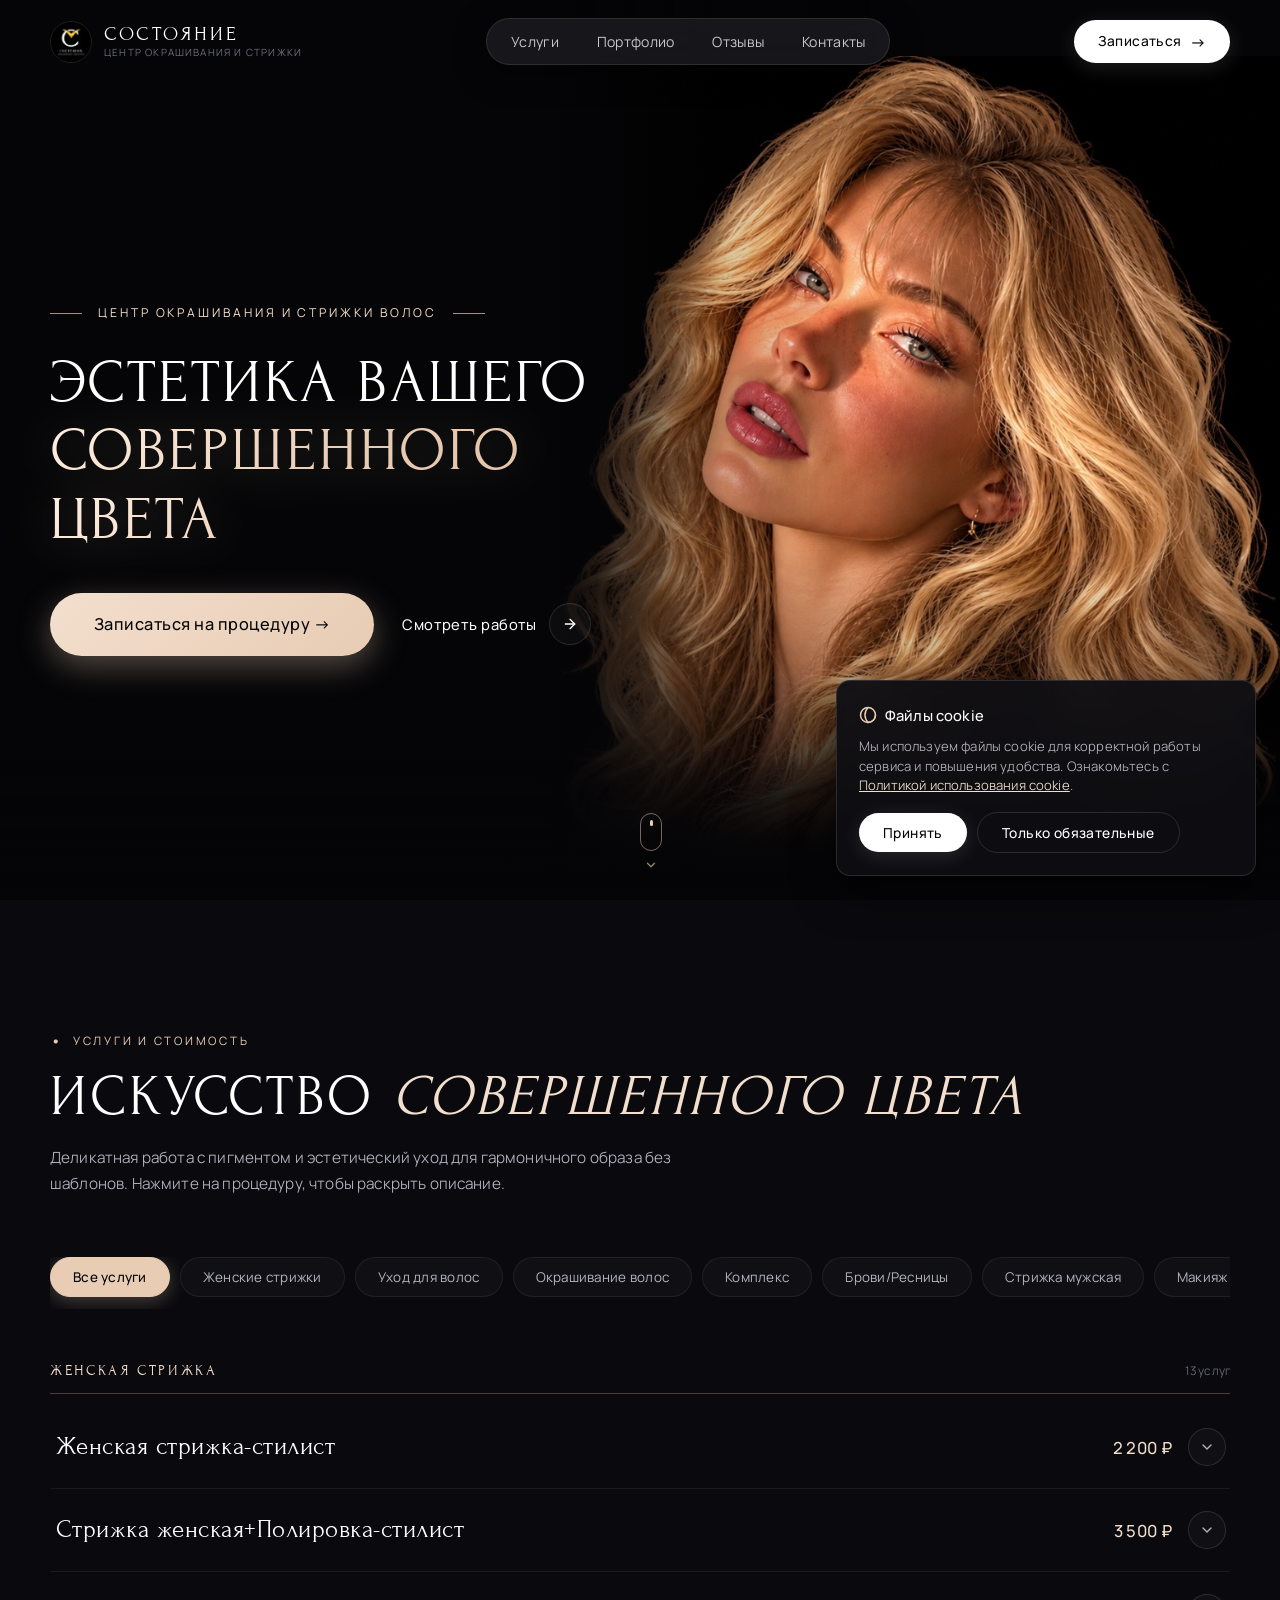
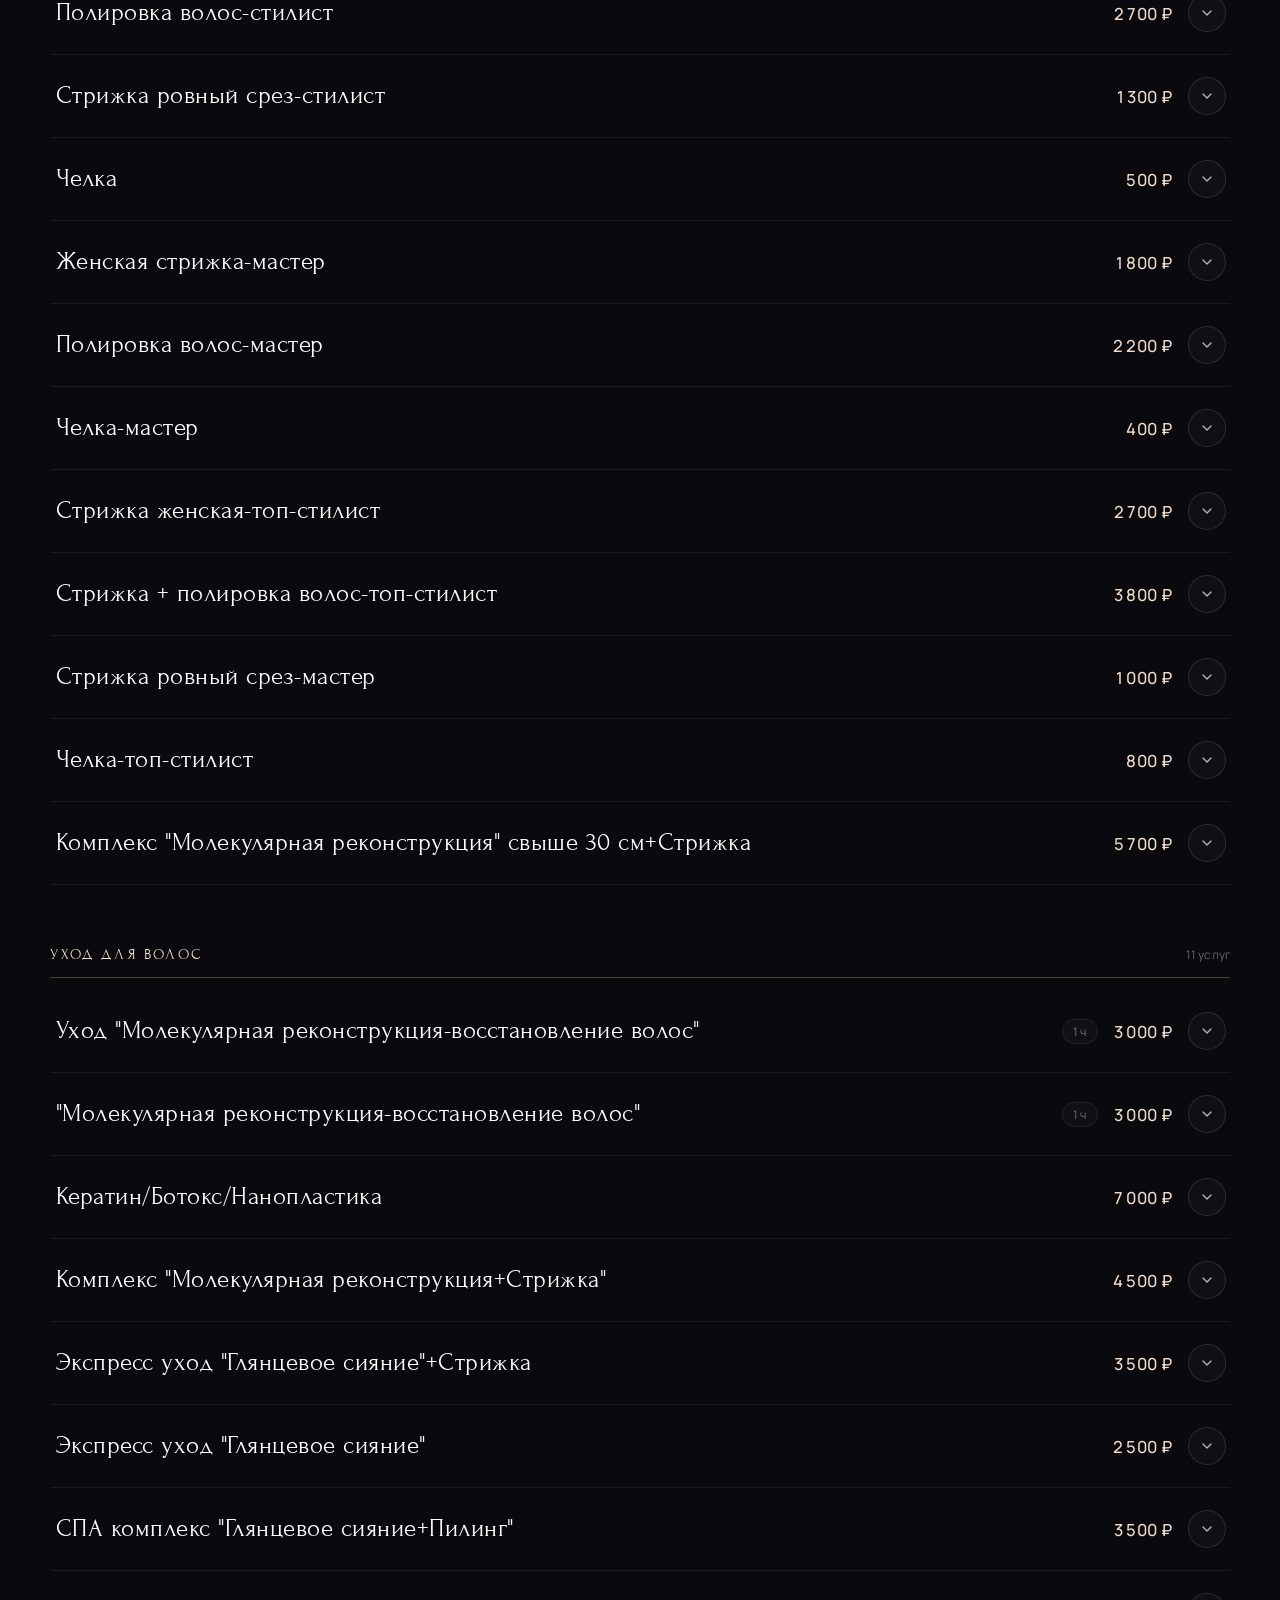
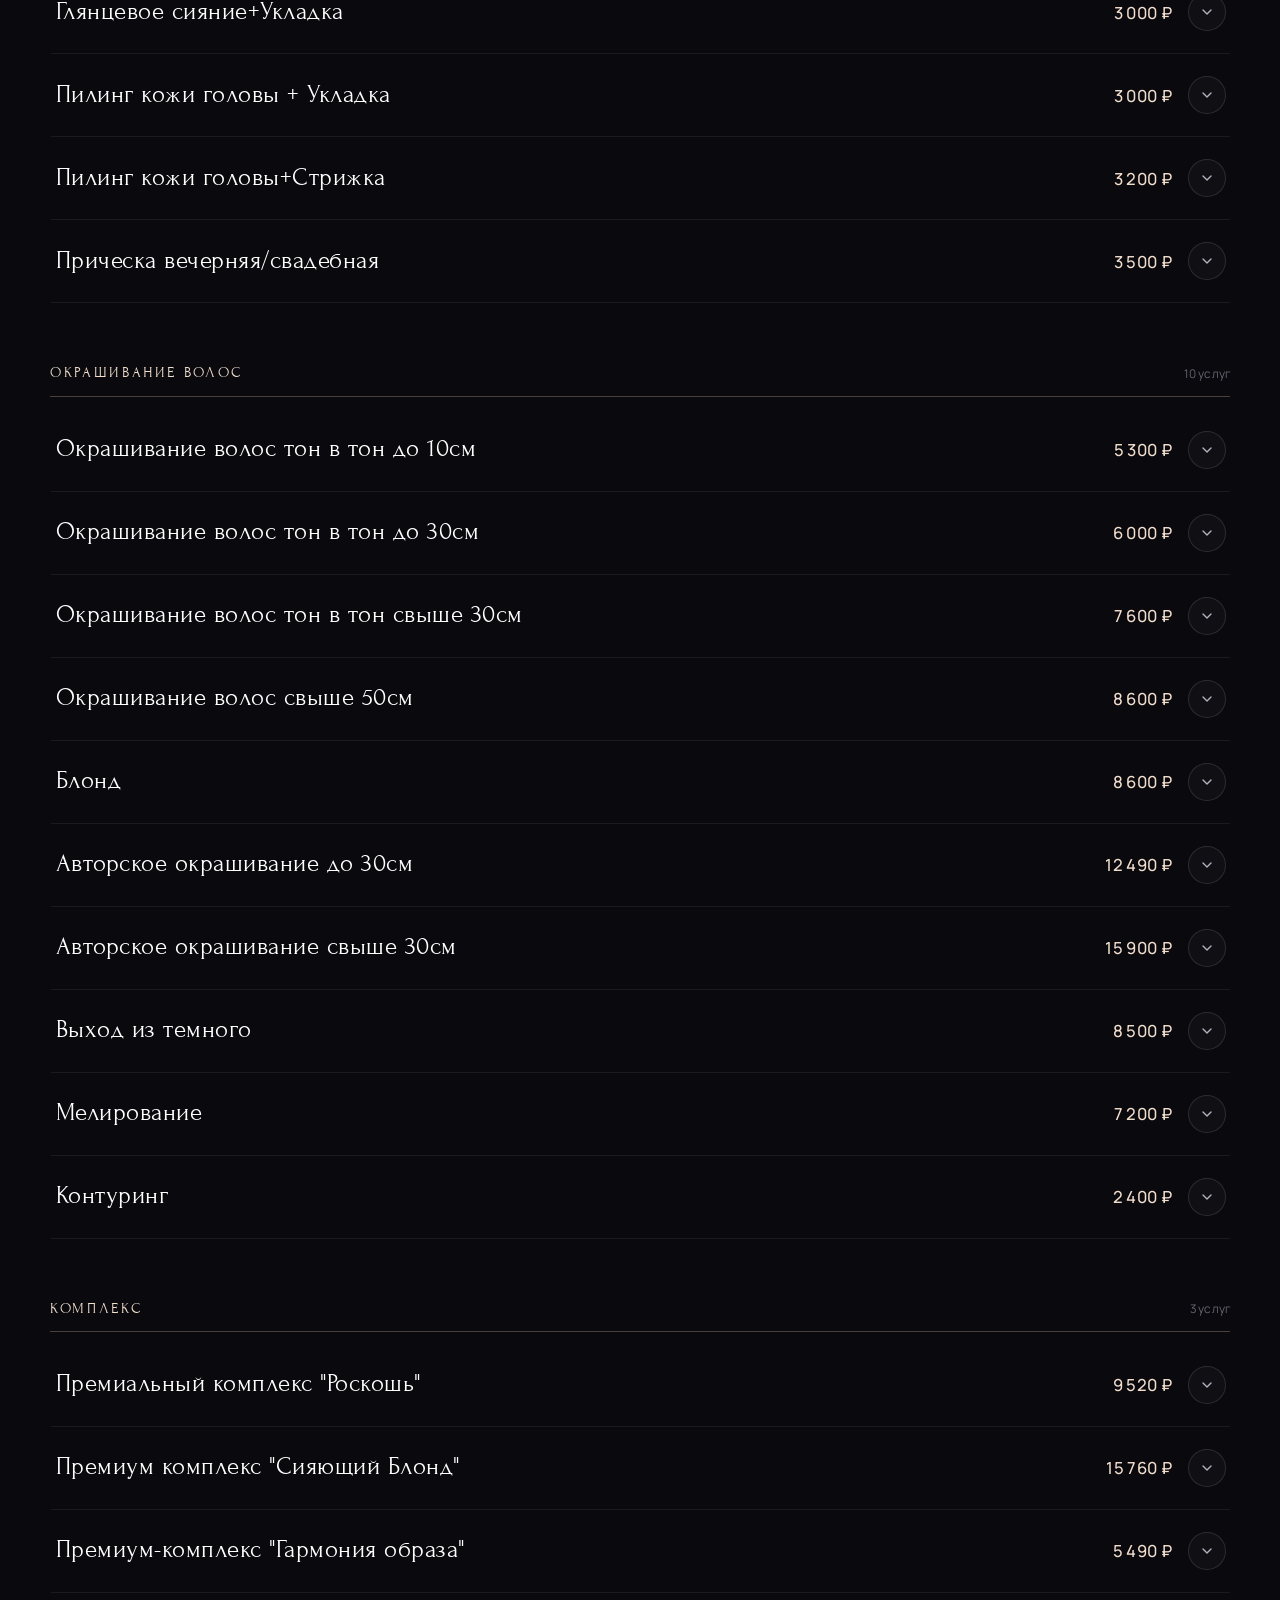
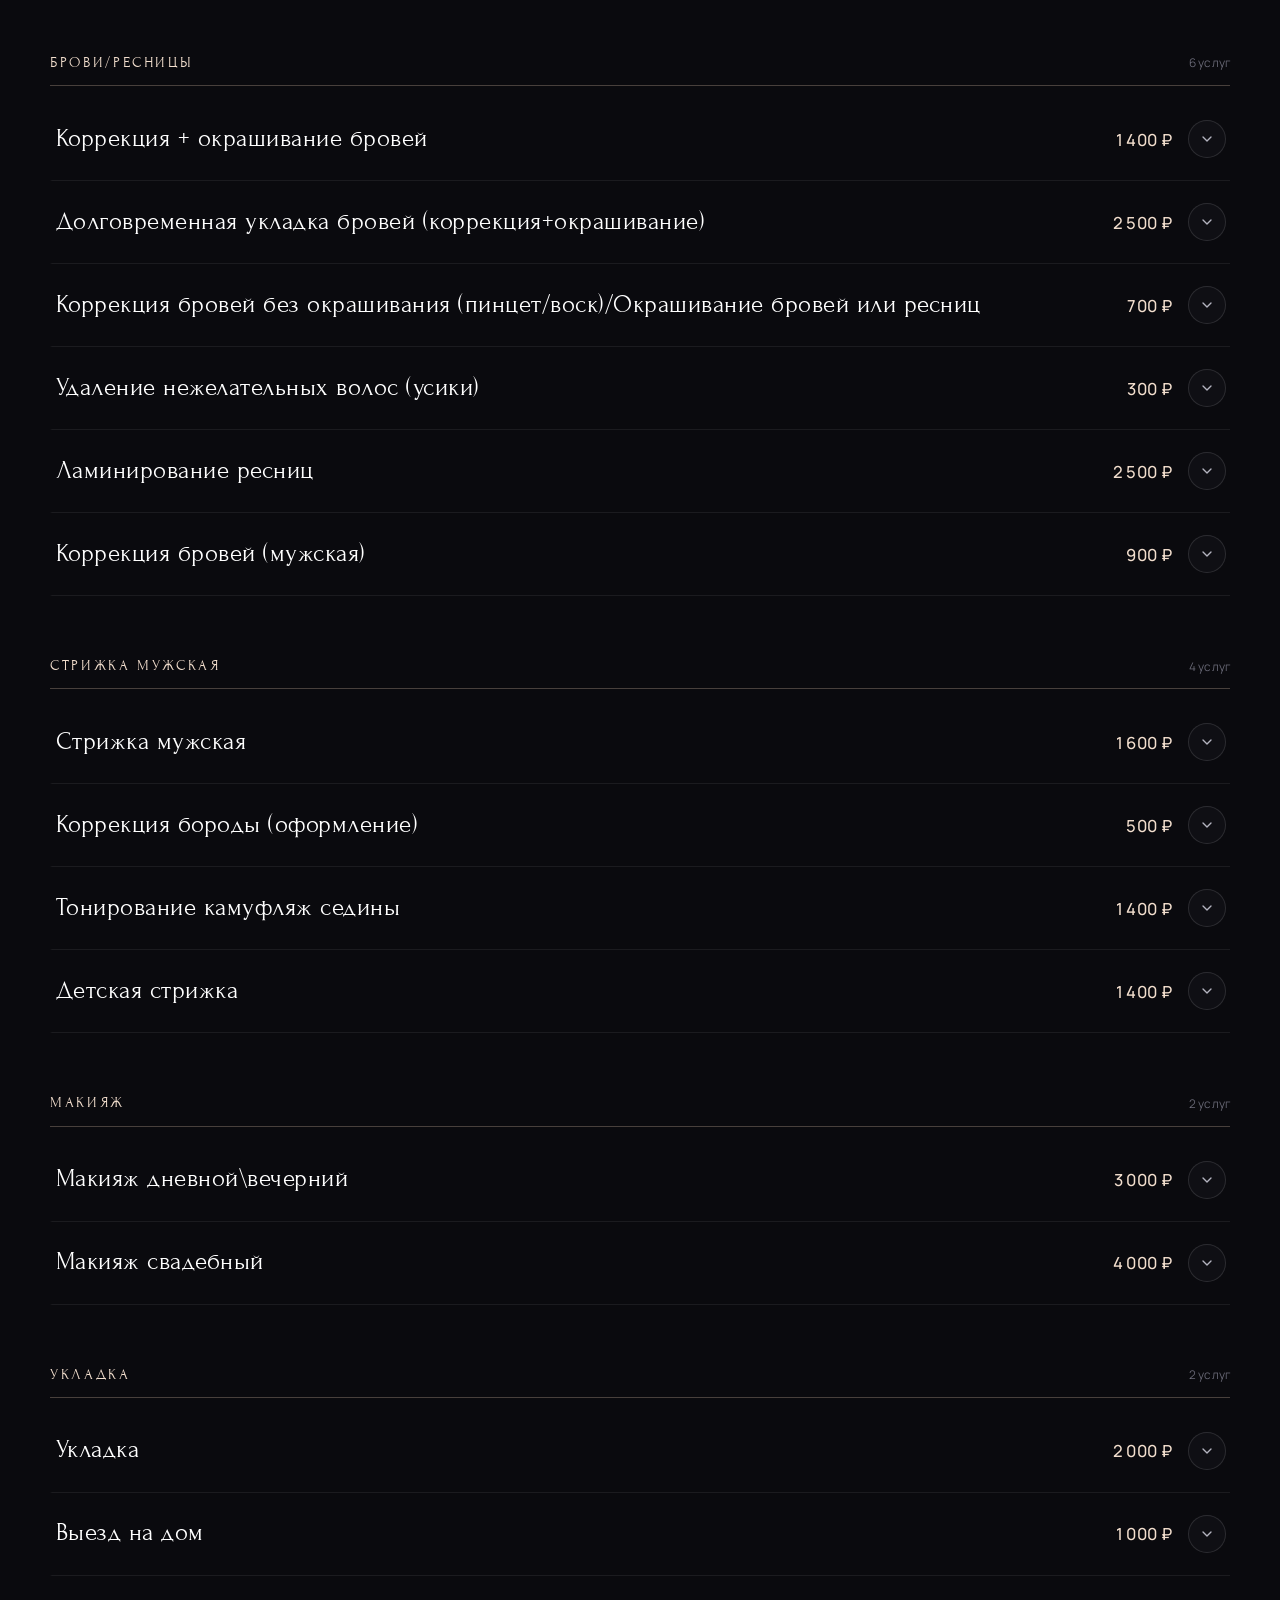
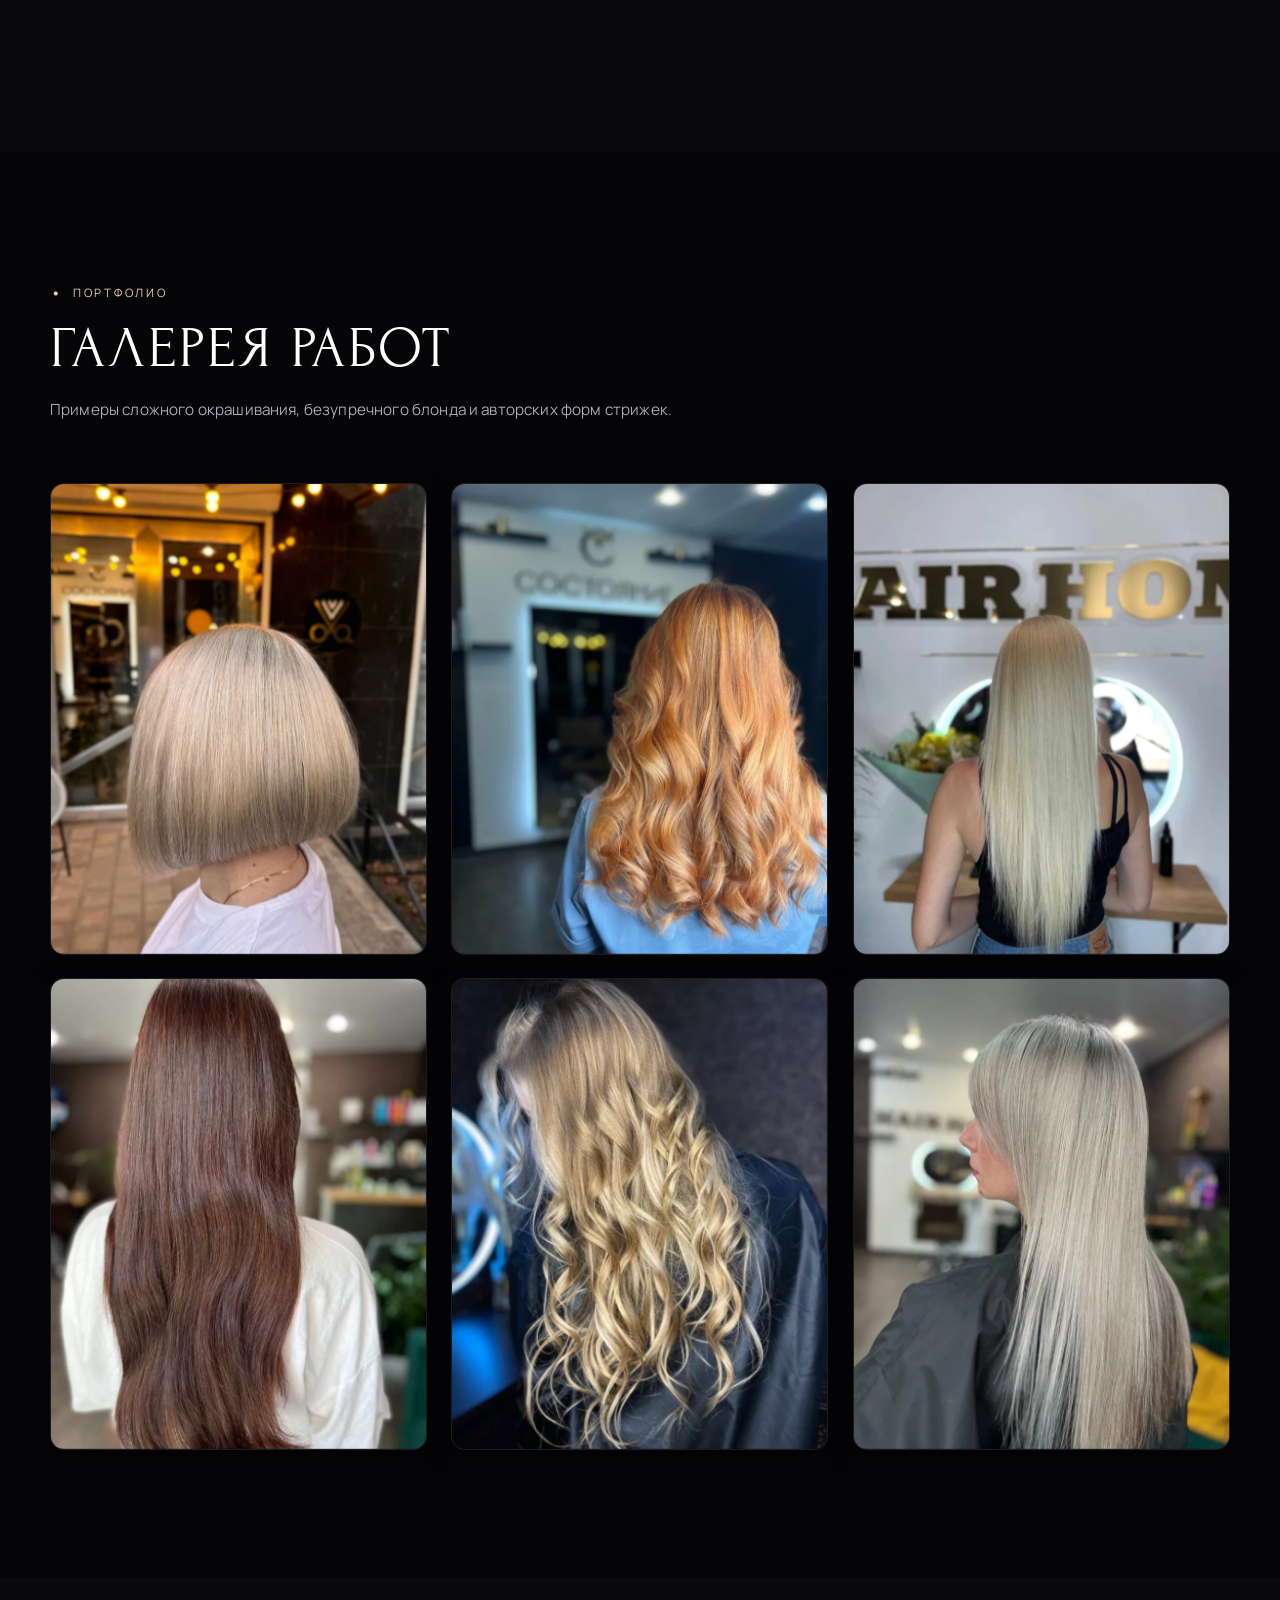
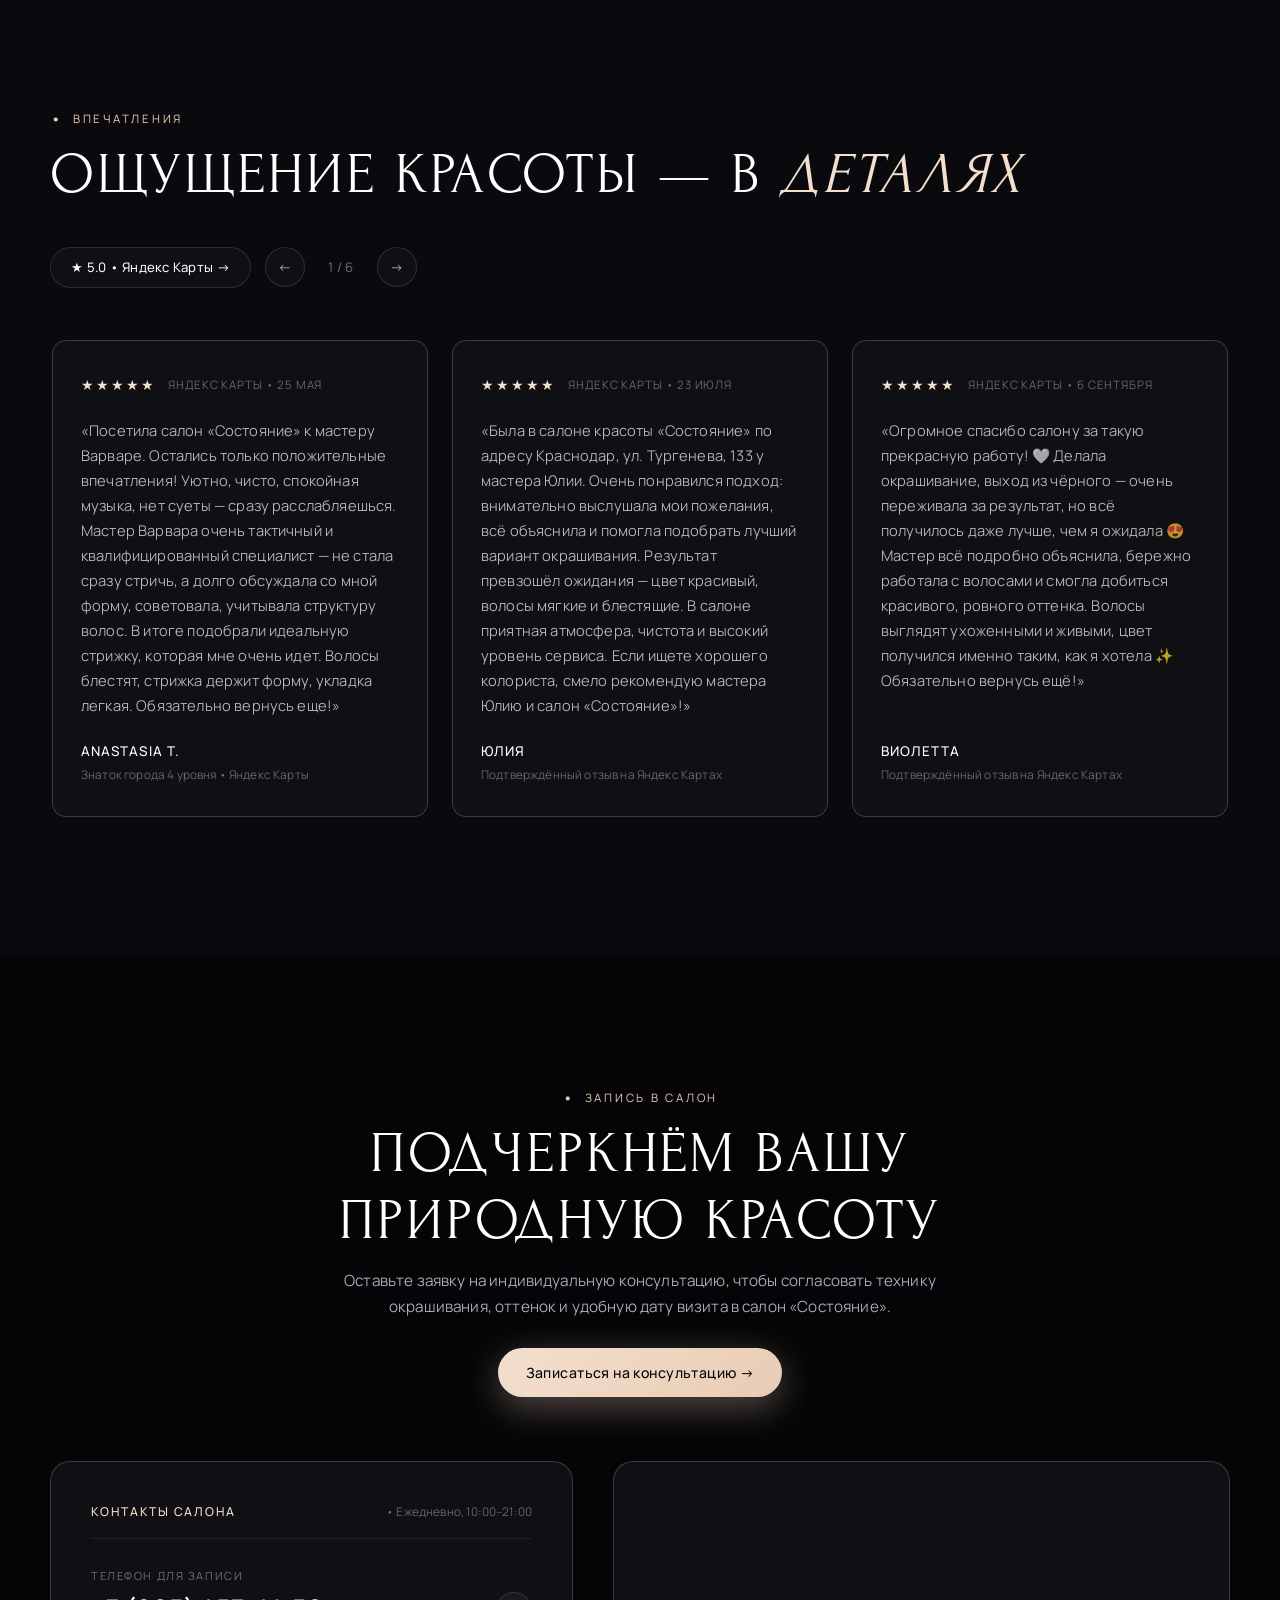
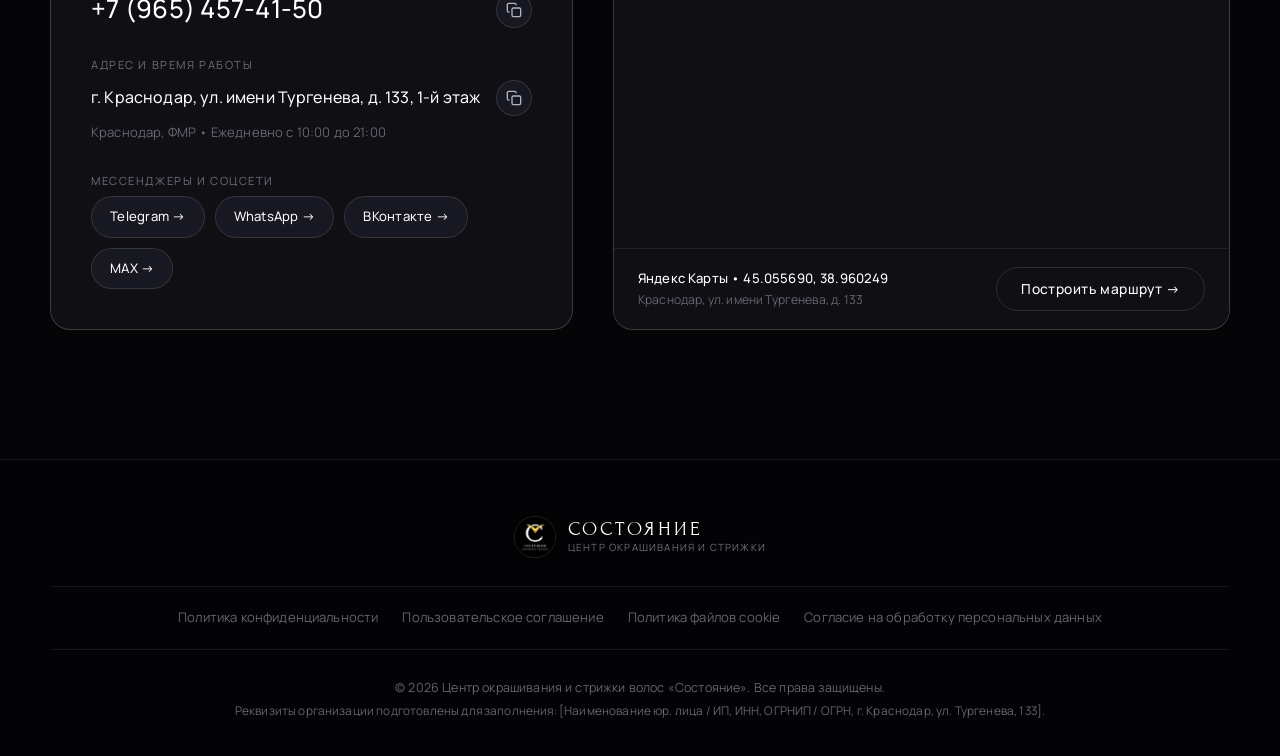
==== index.html @ 6e99339f "feat: complete luxury hair center website «Состояние»" ====
<!DOCTYPE html>
<html lang="ru">
<head>
  <meta charset="UTF-8">
  <meta name="viewport" content="width=device-width, initial-scale=1.0">
  <title>«Состояние» — Центр окрашивания и стрижки волос в Краснодаре | Услуги и цены</title>
  <meta name="description" content="Центр окрашивания и стрижки волос «Состояние» в Краснодаре (ул. имени Тургенева, 133). Авторские техники окрашивания, чистый блонд, выход из темного, женские и мужские стрижки, молекулярный уход. Рейтинг 5.0 на Яндекс Картах.">
  <meta name="keywords" content="салон красоты Краснодар, окрашивание волос Краснодар, стрижка волос Тургенева, салон Состояние, колорист Краснодар">
  
  <!-- Open Graph -->
  <meta property="og:type" content="website">
  <meta property="og:title" content="Центр окрашивания и стрижки волос «Состояние» | Краснодар">
  <meta property="og:description" content="Эстетика вашего совершенного цвета и безупречная форма волос. Ул. Тургенева, 133. Рейтинг 5.0 на Яндекс Картах.">
  <meta property="og:image" content="assets/images/hero-model.jpg">
  
  <!-- Favicon (Salon Brand Emblem) -->
  <link rel="icon" type="image/png" sizes="32x32" href="assets/images/favicon-32x32.png">
  <link rel="icon" type="image/png" sizes="16x16" href="assets/images/favicon-16x16.png">
  <link rel="icon" type="image/png" href="assets/images/favicon.png">
  <link rel="apple-touch-icon" sizes="180x180" href="assets/images/apple-touch-icon.png">
  <link rel="shortcut icon" href="favicon.ico">
  
  <!-- Google Fonts: Cormorant Garamond & Manrope -->
  <link rel="preconnect" href="https://fonts.googleapis.com">
  <link rel="preconnect" href="https://fonts.gstatic.com" crossorigin>
  <link href="https://fonts.googleapis.com/css2?family=Forum&family=Prata&family=Manrope:wght@300;400;500;600&display=swap" rel="stylesheet">
  
  <!-- Stylesheets -->
  <link rel="stylesheet" href="assets/css/style.css">
  </head>
<body>

  <!-- Ambient Cursor Spotlight Glow -->
  <div class="cursor-glow" id="cursorGlow" aria-hidden="true"></div>

  <!-- ========================================================================
       ФИКСИРОВАННАЯ ШАПКА САЙТА (HEADER)
       Строго по референсу (Фото 3): капсула Услуги, Портфолио, О мастере, Отзывы, Контакты
       Полоса прогресса скролла (Фото 4): сплошной трек и светящаяся линия
       ======================================================================== -->
  <header class="site-header" id="siteHeader">
    <div class="container header-container">
      
      <!-- Brand Logo -->
      <a href="#hero" class="brand-logo" aria-label="Центр окрашивания и стрижки Состояние">
        <div class="brand-emblem-wrap">
          <img src="assets/images/logo.png" alt="Логотип «Состояние»" width="42" height="42">
        </div>
        <div class="brand-text-wrap">
          <span class="brand-name">СОСТОЯНИЕ</span>
          <span class="brand-tagline">Центр окрашивания и стрижки</span>
        </div>
      </a>

      <!-- Floating Nav Capsule (Matching Image 3) -->
      <div class="nav-pill-container" role="navigation" aria-label="Основное меню">
        <nav class="desktop-nav">
          <a href="#services" class="nav-link active">Услуги</a>
          <a href="#portfolio" class="nav-link">Портфолио</a>
          <a href="#reviews" class="nav-link">Отзывы</a>
          <a href="#contacts" class="nav-link">Контакты</a>
        </nav>
      </div>

      <!-- Header Action -->
      <div class="header-actions">
        <a href="https://n567509.yclients.com" target="_blank" rel="noopener noreferrer" class="btn btn-primary btn-sm" aria-label="Записаться онлайн">
          <span>Записаться</span>
          <span class="btn-arrow" aria-hidden="true">→</span>
        </a>
        <button type="button" class="mobile-menu-toggle" id="mobileMenuToggle" aria-label="Открыть мобильное меню" aria-expanded="false">
          <span></span>
        </button>
      </div>

    </div>

    <!-- Ultra-thin Reading Progress Line appearing together with scrolled header -->
    <div class="header-scroll-progress" id="scrollProgressBar" aria-hidden="true"></div>
  </header>

  <!-- Mobile Drawer Menu -->
  <div class="mobile-nav-drawer" id="mobileNavDrawer" aria-hidden="true">
    <div class="mobile-nav-links">
      <a href="#services" class="mobile-nav-link">Услуги</a>
      <a href="#portfolio" class="mobile-nav-link">Портфолио</a>
      <a href="#reviews" class="mobile-nav-link">Отзывы</a>
      <a href="#contacts" class="mobile-nav-link">Контакты</a>
    </div>
    <div class="mobile-nav-footer">
      <p style="font-size: 0.95rem; color: #FFFFFF; font-weight: 600;">+7 (965) 457-41-50</p>
      <p style="font-size: 0.84rem; color: var(--text-muted);">г. Краснодар, ул. Тургенева, 133 • Ежедневно с 10:00 до 21:00</p>
      <a href="https://n567509.yclients.com" target="_blank" rel="noopener noreferrer" class="btn btn-gold" style="width: 100%; margin-top: 10px;">
        <span>Записаться онлайн</span>
        <span class="btn-arrow" aria-hidden="true">→</span>
      </a>
    </div>
  </div>

  <main id="mainContent">

    <!-- ======================================================================
         БЛОК 1. ГЛАВНЫЙ ЭКРАН (HERO SECTION)
         Девушка сохраняет оригинальную яркость (не затемнена).
         Плавное бесшовное затемнение к нижней границе (Фото 5).
         ====================================================================== -->
    <section class="hero-section" id="hero">
      
      <!-- Model Girl Background (Full natural brightness + seamless gradient fade) -->
      <div class="hero-visual-wrap" aria-hidden="true">
        <img src="assets/images/hero-model.jpg" alt="Модель с роскошным окрашиванием волос в салоне Состояние" class="hero-model-img" width="901" height="1024" fetchpriority="high">
        <div class="hero-gradient-overlay"></div>
      </div>

      <div class="container hero-container">
        <div class="hero-copy-refined">
          
          <!-- Top Eyebrow with Lines -->
          <div class="hero-top-eyebrow hero-fade-in">
            <span class="eyebrow-line"></span>
            <span class="eyebrow-text">ЦЕНТР ОКРАШИВАНИЯ И СТРИЖКИ ВОЛОС</span>
            <span class="eyebrow-line"></span>
          </div>

          <!-- Hero Heading (Strictly 3 Lines: enlarged & shifted left) -->
          <h1 class="hero-title-refined">
            <span class="hero-line hero-line-white hero-fade-in">Эстетика вашего</span>
            <span class="hero-line hero-line-gold hero-fade-in">совершенного</span>
            <span class="hero-line hero-line-gold hero-fade-in">цвета</span>
          </h1>

          <!-- Hero CTA Group -->
          <div class="hero-cta-group-refined hero-fade-in">
            <a href="https://n567509.yclients.com" target="_blank" rel="noopener noreferrer" class="btn btn-gold">
              Записаться на процедуру →
            </a>
            <a href="#portfolio" class="hero-secondary-action">
              <span class="hero-sec-text">Смотреть работы</span>
              <span class="hero-sec-arrow-circle" aria-hidden="true">
                <svg width="16" height="16" viewBox="0 0 24 24" fill="none" stroke="currentColor" stroke-width="2" stroke-linecap="round" stroke-linejoin="round"><line x1="5" y1="12" x2="19" y2="12"></line><polyline points="12 5 19 12 12 19"></polyline></svg>
              </span>
            </a>
          </div>

        </div>
      </div>

      <!-- Bottom Scroll Hint (Matching Photo 1 Reference) -->
      <a href="#services" class="hero-scroll-indicator hero-fade-in" aria-label="Прокрутить к услугам">
        <span class="scroll-mouse-pill" aria-hidden="true">
          <span class="scroll-mouse-wheel"></span>
        </span>
        <svg class="scroll-chevron-down" width="14" height="14" viewBox="0 0 24 24" fill="none" stroke="currentColor" stroke-width="2.2" stroke-linecap="round" stroke-linejoin="round" aria-hidden="true">
          <polyline points="6 9 12 15 18 9"></polyline>
        </svg>
      </a>

    </section>

    <!-- ======================================================================
         БЛОК 2. УСЛУГИ И ЦЕНЫ
         ВСЕ РЕАЛЬНЫЕ УСЛУГИ ЦЕНТРА «СОСТОЯНИЕ» (51 услуга по 8 категориям)
         Без номеров услуг, без просвечивающих рамок снизу, переключение групп
         ====================================================================== -->
    <section class="services-section" id="services">
      <div class="container">
        
        <div class="section-header reveal-on-scroll">
          <span class="section-label">Услуги и стоимость</span>
          <h2 class="section-title">Искусство <span class="text-gold">совершенного цвета</span></h2>
          <p class="section-subtitle">
            Деликатная работа с пигментом и эстетический уход для гармоничного образа без шаблонов. Нажмите на процедуру, чтобы раскрыть описание.
          </p>
        </div>

        <!-- Group Switcher Tabs -->
        <div class="price-tabs reveal-on-scroll reveal-delay-1" role="tablist" aria-label="Группы услуг">
          <button type="button" class="price-tab-btn active" data-category="all" role="tab">Все услуги</button>
          <button type="button" class="price-tab-btn" data-category="haircut-w" role="tab">Женские стрижки</button>
          <button type="button" class="price-tab-btn" data-category="care" role="tab">Уход для волос</button>
          <button type="button" class="price-tab-btn" data-category="coloring" role="tab">Окрашивание волос</button>
          <button type="button" class="price-tab-btn" data-category="complex" role="tab">Комплекс</button>
          <button type="button" class="price-tab-btn" data-category="brows" role="tab">Брови/Ресницы</button>
          <button type="button" class="price-tab-btn" data-category="haircut-m" role="tab">Стрижка мужская</button>
          <button type="button" class="price-tab-btn" data-category="makeup" role="tab">Макияж</button>
          <button type="button" class="price-tab-btn" data-category="styling" role="tab">Укладка</button>
        </div>

        <!-- Groups Wrapper -->
        <div class="services-groups-container">
          <!-- ГРУППА: ЖЕНСКАЯ СТРИЖКА -->
          <div class="price-category-group" data-category="haircut-w">
            <div class="price-group-bar">
              <span class="price-group-tag">Женская стрижка</span>
              <span class="price-group-items-count">13 услуг</span>
            </div>

            <div class="price-table-list">
              <div class="service-item-row">
                <button type="button" class="service-row-header" aria-expanded="false">
                  <span class="service-title">Женская стрижка-стилист</span>
                  <div class="service-meta-right">
                    <span class="service-price">2 200 ₽</span>
                    <span class="service-chevron-circle" aria-hidden="true">
                      <svg viewBox="0 0 24 24" fill="none" stroke="currentColor" stroke-width="2" stroke-linecap="round" stroke-linejoin="round"><polyline points="6 9 12 15 18 9"></polyline></svg>
                    </span>
                  </div>
                </button>
                <div class="service-collapse">
                  <div class="service-collapse-inner">
                    <div class="service-clean-content">
                      <p class="service-description">
                        Женская стрижка в центре «Состояние» — это индивидуально подобранная форма с учётом типа лица, структуры, густоты и длины волос. Мастер поможет подобрать современную стрижку, которая красиво лежит, сохраняет форму и легко укладывается дома. Включает мытье головы, уход и укладку на брашинг.
                      </p>
                      <a href="https://n567509.yclients.com" target="_blank" rel="noopener noreferrer" class="btn btn-gold btn-sm">
                        Записаться на процедуру →
                      </a>
                    </div>
                  </div>
                </div>
              </div>
              <div class="service-item-row">
                <button type="button" class="service-row-header" aria-expanded="false">
                  <span class="service-title">Стрижка женская+Полировка-стилист</span>
                  <div class="service-meta-right">
                    <span class="service-price">3 500 ₽</span>
                    <span class="service-chevron-circle" aria-hidden="true">
                      <svg viewBox="0 0 24 24" fill="none" stroke="currentColor" stroke-width="2" stroke-linecap="round" stroke-linejoin="round"><polyline points="6 9 12 15 18 9"></polyline></svg>
                    </span>
                  </div>
                </button>
                <div class="service-collapse">
                  <div class="service-collapse-inner">
                    <div class="service-clean-content">
                      <p class="service-description">
                        Женская стрижка + полировка волос в Краснодаре — комплекс для тех, кто хочет обновить форму и сохранить длину. Стрижка помогает создать аккуратный силуэт, а полировка убирает секущиеся кончики по длине, делая волосы более гладкими, блестящими и ухоженными.
                      </p>
                      <a href="https://n567509.yclients.com" target="_blank" rel="noopener noreferrer" class="btn btn-gold btn-sm">
                        Записаться на процедуру →
                      </a>
                    </div>
                  </div>
                </div>
              </div>
              <div class="service-item-row">
                <button type="button" class="service-row-header" aria-expanded="false">
                  <span class="service-title">Полировка волос-стилист</span>
                  <div class="service-meta-right">
                    <span class="service-price">2 700 ₽</span>
                    <span class="service-chevron-circle" aria-hidden="true">
                      <svg viewBox="0 0 24 24" fill="none" stroke="currentColor" stroke-width="2" stroke-linecap="round" stroke-linejoin="round"><polyline points="6 9 12 15 18 9"></polyline></svg>
                    </span>
                  </div>
                </button>
                <div class="service-collapse">
                  <div class="service-collapse-inner">
                    <div class="service-clean-content">
                      <p class="service-description">
                        Полировка волос в Краснодаре. Хотите сохранить длину, но сделать волосы более аккуратными и ухоженными? Полировка волос помогает убрать секущиеся кончики по длине без необходимости значительно укорачивать общую длину.
                      </p>
                      <a href="https://n567509.yclients.com" target="_blank" rel="noopener noreferrer" class="btn btn-gold btn-sm">
                        Записаться на процедуру →
                      </a>
                    </div>
                  </div>
                </div>
              </div>
              <div class="service-item-row">
                <button type="button" class="service-row-header" aria-expanded="false">
                  <span class="service-title">Стрижка ровный срез-стилист</span>
                  <div class="service-meta-right">
                    <span class="service-price">1 300 ₽</span>
                    <span class="service-chevron-circle" aria-hidden="true">
                      <svg viewBox="0 0 24 24" fill="none" stroke="currentColor" stroke-width="2" stroke-linecap="round" stroke-linejoin="round"><polyline points="6 9 12 15 18 9"></polyline></svg>
                    </span>
                  </div>
                </button>
                <div class="service-collapse">
                  <div class="service-collapse-inner">
                    <div class="service-clean-content">
                      <p class="service-description">
                        Стрижка «Ровный срез» в Краснодаре. Хотите сохранить длину, но сделать волосы визуально более густыми и ухоженными? Стрижка ровный срез помогает убрать сухие и повреждённые кончики, выровнять линию волос и придать причёске аккуратную форму без лишнего срезания.
                      </p>
                      <a href="https://n567509.yclients.com" target="_blank" rel="noopener noreferrer" class="btn btn-gold btn-sm">
                        Записаться на процедуру →
                      </a>
                    </div>
                  </div>
                </div>
              </div>
              <div class="service-item-row">
                <button type="button" class="service-row-header" aria-expanded="false">
                  <span class="service-title">Челка</span>
                  <div class="service-meta-right">
                    <span class="service-price">500 ₽</span>
                    <span class="service-chevron-circle" aria-hidden="true">
                      <svg viewBox="0 0 24 24" fill="none" stroke="currentColor" stroke-width="2" stroke-linecap="round" stroke-linejoin="round"><polyline points="6 9 12 15 18 9"></polyline></svg>
                    </span>
                  </div>
                </button>
                <div class="service-collapse">
                  <div class="service-collapse-inner">
                    <div class="service-clean-content">
                      <p class="service-description">
                        Хотите обновить образ без кардинальной смены длины? Стрижка чёлки помогает скорректировать форму причёски, подчеркнуть черты лица и сделать образ более современным. Мастер центра «Состояние» подберёт форму и длину чёлки индивидуально: чёлка-шторка, прямая или текстурная.
                      </p>
                      <a href="https://n567509.yclients.com" target="_blank" rel="noopener noreferrer" class="btn btn-gold btn-sm">
                        Записаться на процедуру →
                      </a>
                    </div>
                  </div>
                </div>
              </div>
              <div class="service-item-row">
                <button type="button" class="service-row-header" aria-expanded="false">
                  <span class="service-title">Женская стрижка-мастер</span>
                  <div class="service-meta-right">
                    <span class="service-price">1 800 ₽</span>
                    <span class="service-chevron-circle" aria-hidden="true">
                      <svg viewBox="0 0 24 24" fill="none" stroke="currentColor" stroke-width="2" stroke-linecap="round" stroke-linejoin="round"><polyline points="6 9 12 15 18 9"></polyline></svg>
                    </span>
                  </div>
                </button>
                <div class="service-collapse">
                  <div class="service-collapse-inner">
                    <div class="service-clean-content">
                      <p class="service-description">
                        Женская стрижка в центре «Состояние» — это индивидуально подобранная форма с учётом типа лица, структуры, густоты и длины волос. Мастер поможет подобрать современную стрижку, которая красиво лежит, сохраняет форму и легко укладывается дома.
                      </p>
                      <a href="https://n567509.yclients.com" target="_blank" rel="noopener noreferrer" class="btn btn-gold btn-sm">
                        Записаться на процедуру →
                      </a>
                    </div>
                  </div>
                </div>
              </div>
              <div class="service-item-row">
                <button type="button" class="service-row-header" aria-expanded="false">
                  <span class="service-title">Полировка волос-мастер</span>
                  <div class="service-meta-right">
                    <span class="service-price">2 200 ₽</span>
                    <span class="service-chevron-circle" aria-hidden="true">
                      <svg viewBox="0 0 24 24" fill="none" stroke="currentColor" stroke-width="2" stroke-linecap="round" stroke-linejoin="round"><polyline points="6 9 12 15 18 9"></polyline></svg>
                    </span>
                  </div>
                </button>
                <div class="service-collapse">
                  <div class="service-collapse-inner">
                    <div class="service-clean-content">
                      <p class="service-description">
                        Стрижка + полировка волос в Краснодаре. Хотите сохранить длину, но сделать волосы более аккуратными и ухоженными? Женская стрижка + полировка волос помогает обновить форму и убрать секущиеся кончики по длине без потери длины.
                      </p>
                      <a href="https://n567509.yclients.com" target="_blank" rel="noopener noreferrer" class="btn btn-gold btn-sm">
                        Записаться на процедуру →
                      </a>
                    </div>
                  </div>
                </div>
              </div>
              <div class="service-item-row">
                <button type="button" class="service-row-header" aria-expanded="false">
                  <span class="service-title">Челка-мастер</span>
                  <div class="service-meta-right">
                    <span class="service-price">400 ₽</span>
                    <span class="service-chevron-circle" aria-hidden="true">
                      <svg viewBox="0 0 24 24" fill="none" stroke="currentColor" stroke-width="2" stroke-linecap="round" stroke-linejoin="round"><polyline points="6 9 12 15 18 9"></polyline></svg>
                    </span>
                  </div>
                </button>
                <div class="service-collapse">
                  <div class="service-collapse-inner">
                    <div class="service-clean-content">
                      <p class="service-description">
                        Хотите обновить образ без кардинальной смены длины? Стрижка чёлки помогает скорректировать форму причёски, подчеркнуть черты лица и сделать образ более современным. Мастер подберёт форму индивидуально.
                      </p>
                      <a href="https://n567509.yclients.com" target="_blank" rel="noopener noreferrer" class="btn btn-gold btn-sm">
                        Записаться на процедуру →
                      </a>
                    </div>
                  </div>
                </div>
              </div>
              <div class="service-item-row">
                <button type="button" class="service-row-header" aria-expanded="false">
                  <span class="service-title">Стрижка женская-топ-стилист</span>
                  <div class="service-meta-right">
                    <span class="service-price">2 700 ₽</span>
                    <span class="service-chevron-circle" aria-hidden="true">
                      <svg viewBox="0 0 24 24" fill="none" stroke="currentColor" stroke-width="2" stroke-linecap="round" stroke-linejoin="round"><polyline points="6 9 12 15 18 9"></polyline></svg>
                    </span>
                  </div>
                </button>
                <div class="service-collapse">
                  <div class="service-collapse-inner">
                    <div class="service-clean-content">
                      <p class="service-description">
                        Женская стрижка от топ-стилиста центра «Состояние» — высший уровень точности, безупречная геометрия с учётом особенностей структуры и направления роста волос, сохраняющая идеальный вид месяцами.
                      </p>
                      <a href="https://n567509.yclients.com" target="_blank" rel="noopener noreferrer" class="btn btn-gold btn-sm">
                        Записаться на процедуру →
                      </a>
                    </div>
                  </div>
                </div>
              </div>
              <div class="service-item-row">
                <button type="button" class="service-row-header" aria-expanded="false">
                  <span class="service-title">Стрижка + полировка волос-топ-стилист</span>
                  <div class="service-meta-right">
                    <span class="service-price">3 800 ₽</span>
                    <span class="service-chevron-circle" aria-hidden="true">
                      <svg viewBox="0 0 24 24" fill="none" stroke="currentColor" stroke-width="2" stroke-linecap="round" stroke-linejoin="round"><polyline points="6 9 12 15 18 9"></polyline></svg>
                    </span>
                  </div>
                </button>
                <div class="service-collapse">
                  <div class="service-collapse-inner">
                    <div class="service-clean-content">
                      <p class="service-description">
                        Стрижка + полировка волос от ведущего топ-стилиста студии. Идеальный силуэт, глубокое запаивание кончиков и непревзойденная гладкость полотна.
                      </p>
                      <a href="https://n567509.yclients.com" target="_blank" rel="noopener noreferrer" class="btn btn-gold btn-sm">
                        Записаться на процедуру →
                      </a>
                    </div>
                  </div>
                </div>
              </div>
              <div class="service-item-row">
                <button type="button" class="service-row-header" aria-expanded="false">
                  <span class="service-title">Стрижка ровный срез-мастер</span>
                  <div class="service-meta-right">
                    <span class="service-price">1 000 ₽</span>
                    <span class="service-chevron-circle" aria-hidden="true">
                      <svg viewBox="0 0 24 24" fill="none" stroke="currentColor" stroke-width="2" stroke-linecap="round" stroke-linejoin="round"><polyline points="6 9 12 15 18 9"></polyline></svg>
                    </span>
                  </div>
                </button>
                <div class="service-collapse">
                  <div class="service-collapse-inner">
                    <div class="service-clean-content">
                      <p class="service-description">
                        Стрижка «Ровный срез» у мастера. Создание плотного, густого и опрятного среза с сохранением максимальной длины волос.
                      </p>
                      <a href="https://n567509.yclients.com" target="_blank" rel="noopener noreferrer" class="btn btn-gold btn-sm">
                        Записаться на процедуру →
                      </a>
                    </div>
                  </div>
                </div>
              </div>
              <div class="service-item-row">
                <button type="button" class="service-row-header" aria-expanded="false">
                  <span class="service-title">Челка-топ-стилист</span>
                  <div class="service-meta-right">
                    <span class="service-price">800 ₽</span>
                    <span class="service-chevron-circle" aria-hidden="true">
                      <svg viewBox="0 0 24 24" fill="none" stroke="currentColor" stroke-width="2" stroke-linecap="round" stroke-linejoin="round"><polyline points="6 9 12 15 18 9"></polyline></svg>
                    </span>
                  </div>
                </button>
                <div class="service-collapse">
                  <div class="service-collapse-inner">
                    <div class="service-clean-content">
                      <p class="service-description">
                        Филигранное моделирование и стрижка чёлки от топ-стилиста центра «Состояние». Идеальное оформление пропорций лица.
                      </p>
                      <a href="https://n567509.yclients.com" target="_blank" rel="noopener noreferrer" class="btn btn-gold btn-sm">
                        Записаться на процедуру →
                      </a>
                    </div>
                  </div>
                </div>
              </div>
              <div class="service-item-row">
                <button type="button" class="service-row-header" aria-expanded="false">
                  <span class="service-title">Комплекс "Молекулярная реконструкция" свыше 30 см+Стрижка</span>
                  <div class="service-meta-right">
                    <span class="service-price">5 700 ₽</span>
                    <span class="service-chevron-circle" aria-hidden="true">
                      <svg viewBox="0 0 24 24" fill="none" stroke="currentColor" stroke-width="2" stroke-linecap="round" stroke-linejoin="round"><polyline points="6 9 12 15 18 9"></polyline></svg>
                    </span>
                  </div>
                </button>
                <div class="service-collapse">
                  <div class="service-collapse-inner">
                    <div class="service-clean-content">
                      <p class="service-description">
                        После процедуры вы получаете: аккуратную стрижку, которая легко укладывается; профессиональный уход, который питает и восстанавливает длину свыше 30 см; мягкие, гладкие, блестящие и более послушные волосы; персональные рекомендации по домашнему уходу.
                      </p>
                      <button type="button" class="btn btn-gold btn-sm" data-booking-trigger data-service="Комплекс "Молекулярная реконструкция" свыше 30 см+Стрижка">
                        Записаться на процедуру →
                      </button>
                    </div>
                  </div>
                </div>
              </div>
            </div>
          </div>

          <!-- ГРУППА: УХОД ДЛЯ ВОЛОС -->
          <div class="price-category-group" data-category="care">
            <div class="price-group-bar">
              <span class="price-group-tag">Уход для волос</span>
              <span class="price-group-items-count">11 услуг</span>
            </div>

            <div class="price-table-list">
              <div class="service-item-row">
                <button type="button" class="service-row-header" aria-expanded="false">
                  <span class="service-title">Уход "Молекулярная реконструкция-восстановление волос"</span>
                  <div class="service-meta-right">
                    <span class="service-duration-badge">1 ч</span>
                    <span class="service-price">3 000 ₽</span>
                    <span class="service-chevron-circle" aria-hidden="true">
                      <svg viewBox="0 0 24 24" fill="none" stroke="currentColor" stroke-width="2" stroke-linecap="round" stroke-linejoin="round"><polyline points="6 9 12 15 18 9"></polyline></svg>
                    </span>
                  </div>
                </button>
                <div class="service-collapse">
                  <div class="service-collapse-inner">
                    <div class="service-clean-content">
                      <p class="service-description">
                        Молекулярная реконструкция волос — глубокое восстановление. Профессиональный уход для сухих и поврежденных волос в Краснодаре. Молекулярная реконструкция подходит для волос, которые стали сухими, пористыми, ломкими и тусклыми после окрашивания или осветления.
                      </p>
                      <button type="button" class="btn btn-gold btn-sm" data-booking-trigger data-service="Уход "Молекулярная реконструкция-восстановление волос"">
                        Записаться на процедуру →
                      </button>
                    </div>
                  </div>
                </div>
              </div>
              <div class="service-item-row">
                <button type="button" class="service-row-header" aria-expanded="false">
                  <span class="service-title">"Молекулярная реконструкция-восстановление волос"</span>
                  <div class="service-meta-right">
                    <span class="service-duration-badge">1 ч</span>
                    <span class="service-price">3 000 ₽</span>
                    <span class="service-chevron-circle" aria-hidden="true">
                      <svg viewBox="0 0 24 24" fill="none" stroke="currentColor" stroke-width="2" stroke-linecap="round" stroke-linejoin="round"><polyline points="6 9 12 15 18 9"></polyline></svg>
                    </span>
                  </div>
                </button>
                <div class="service-collapse">
                  <div class="service-collapse-inner">
                    <div class="service-clean-content">
                      <p class="service-description">
                        Молекулярная реконструкция волос в Краснодаре — глубокий уход для сухих, повреждённых и ослабленных волос. Процедура помогает восстановить структуру волос изнутри, уменьшить ломкость и сечение, сделать волосы более гладкими, плотными, мягкими и блестящими.
                      </p>
                      <button type="button" class="btn btn-gold btn-sm" data-booking-trigger data-service=""Молекулярная реконструкция-восстановление волос"">
                        Записаться на процедуру →
                      </button>
                    </div>
                  </div>
                </div>
              </div>
              <div class="service-item-row">
                <button type="button" class="service-row-header" aria-expanded="false">
                  <span class="service-title">Кератин/Ботокс/Нанопластика</span>
                  <div class="service-meta-right">
                    <span class="service-price">7 000 ₽</span>
                    <span class="service-chevron-circle" aria-hidden="true">
                      <svg viewBox="0 0 24 24" fill="none" stroke="currentColor" stroke-width="2" stroke-linecap="round" stroke-linejoin="round"><polyline points="6 9 12 15 18 9"></polyline></svg>
                    </span>
                  </div>
                </button>
                <div class="service-collapse">
                  <div class="service-collapse-inner">
                    <div class="service-clean-content">
                      <p class="service-description">
                        Профессиональный уход за волосами в Краснодаре в центре окрашивания и стрижки «Состояние». Подбираем процедуру индивидуально под состояние и потребности волос: убирает пушистость, дисциплинирует пряди, делает волосы гладкими и рассыпчатыми.
                      </p>
                      <a href="https://n567509.yclients.com" target="_blank" rel="noopener noreferrer" class="btn btn-gold btn-sm">
                        Записаться на процедуру →
                      </a>
                    </div>
                  </div>
                </div>
              </div>
              <div class="service-item-row">
                <button type="button" class="service-row-header" aria-expanded="false">
                  <span class="service-title">Комплекс "Молекулярная реконструкция+Стрижка"</span>
                  <div class="service-meta-right">
                    <span class="service-price">4 500 ₽</span>
                    <span class="service-chevron-circle" aria-hidden="true">
                      <svg viewBox="0 0 24 24" fill="none" stroke="currentColor" stroke-width="2" stroke-linecap="round" stroke-linejoin="round"><polyline points="6 9 12 15 18 9"></polyline></svg>
                    </span>
                  </div>
                </button>
                <div class="service-collapse">
                  <div class="service-collapse-inner">
                    <div class="service-clean-content">
                      <p class="service-description">
                        Стрижка + профессиональный уход для волос. Комплекс для тех, кто хочет обновить стрижку и восстановить волосы за один визит. Профессиональный уход помогает увлажнить сухие и повреждённые волосы, придать им гладкость, мягкость и блеск, а стрижка обновляет форму.
                      </p>
                      <button type="button" class="btn btn-gold btn-sm" data-booking-trigger data-service="Комплекс "Молекулярная реконструкция+Стрижка"">
                        Записаться на процедуру →
                      </button>
                    </div>
                  </div>
                </div>
              </div>
              <div class="service-item-row">
                <button type="button" class="service-row-header" aria-expanded="false">
                  <span class="service-title">Экспресс уход "Глянцевое сияние"+Стрижка</span>
                  <div class="service-meta-right">
                    <span class="service-price">3 500 ₽</span>
                    <span class="service-chevron-circle" aria-hidden="true">
                      <svg viewBox="0 0 24 24" fill="none" stroke="currentColor" stroke-width="2" stroke-linecap="round" stroke-linejoin="round"><polyline points="6 9 12 15 18 9"></polyline></svg>
                    </span>
                  </div>
                </button>
                <div class="service-collapse">
                  <div class="service-collapse-inner">
                    <div class="service-clean-content">
                      <p class="service-description">
                        Глянцевое сияние — стрижка + уход для волос. Комплекс «Глянцевое сияние» — профессиональный уход и стрижка за один визит. Подходит для сухих, тусклых, пористых, окрашенных и повреждённых волос. Интенсивно увлажняет и возвращает зеркальный блеск.
                      </p>
                      <button type="button" class="btn btn-gold btn-sm" data-booking-trigger data-service="Экспресс уход "Глянцевое сияние"+Стрижка">
                        Записаться на процедуру →
                      </button>
                    </div>
                  </div>
                </div>
              </div>
              <div class="service-item-row">
                <button type="button" class="service-row-header" aria-expanded="false">
                  <span class="service-title">Экспресс уход "Глянцевое сияние"</span>
                  <div class="service-meta-right">
                    <span class="service-price">2 500 ₽</span>
                    <span class="service-chevron-circle" aria-hidden="true">
                      <svg viewBox="0 0 24 24" fill="none" stroke="currentColor" stroke-width="2" stroke-linecap="round" stroke-linejoin="round"><polyline points="6 9 12 15 18 9"></polyline></svg>
                    </span>
                  </div>
                </button>
                <div class="service-collapse">
                  <div class="service-collapse-inner">
                    <div class="service-clean-content">
                      <p class="service-description">
                        Глянцевое сияние — профессиональный уход для волос. Профессиональный уход для сухих, тусклых, пористых и окрашенных волос. Помогает глубоко увлажнить волосы, вернуть им мягкость, эластичность и зеркальный блеск, сделать более гладкими и послушными.
                      </p>
                      <button type="button" class="btn btn-gold btn-sm" data-booking-trigger data-service="Экспресс уход "Глянцевое сияние"">
                        Записаться на процедуру →
                      </button>
                    </div>
                  </div>
                </div>
              </div>
              <div class="service-item-row">
                <button type="button" class="service-row-header" aria-expanded="false">
                  <span class="service-title">СПА комплекс "Глянцевое сияние+Пилинг"</span>
                  <div class="service-meta-right">
                    <span class="service-price">3 500 ₽</span>
                    <span class="service-chevron-circle" aria-hidden="true">
                      <svg viewBox="0 0 24 24" fill="none" stroke="currentColor" stroke-width="2" stroke-linecap="round" stroke-linejoin="round"><polyline points="6 9 12 15 18 9"></polyline></svg>
                    </span>
                  </div>
                </button>
                <div class="service-collapse">
                  <div class="service-collapse-inner">
                    <div class="service-clean-content">
                      <p class="service-description">
                        СПА-комплекс «Глянцевое сияние + пилинг». Комплексный уход за волосами и кожей головы для глубокого очищения, увлажнения и восстановления. Пилинг помогает бережно очистить кожу головы от загрязнений и излишков себума, а профессиональный уход возвращает сияние.
                      </p>
                      <button type="button" class="btn btn-gold btn-sm" data-booking-trigger data-service="СПА комплекс "Глянцевое сияние+Пилинг"">
                        Записаться на процедуру →
                      </button>
                    </div>
                  </div>
                </div>
              </div>
              <div class="service-item-row">
                <button type="button" class="service-row-header" aria-expanded="false">
                  <span class="service-title">Глянцевое сияние+Укладка</span>
                  <div class="service-meta-right">
                    <span class="service-price">3 000 ₽</span>
                    <span class="service-chevron-circle" aria-hidden="true">
                      <svg viewBox="0 0 24 24" fill="none" stroke="currentColor" stroke-width="2" stroke-linecap="round" stroke-linejoin="round"><polyline points="6 9 12 15 18 9"></polyline></svg>
                    </span>
                  </div>
                </button>
                <div class="service-collapse">
                  <div class="service-collapse-inner">
                    <div class="service-clean-content">
                      <p class="service-description">
                        Глянцевое сияние + укладка | уход для волос в Краснодаре. Профессиональный уход для волос «Глянцевое сияние» помогает вернуть волосам гладкость, мягкость и красивый зеркальный блеск. Подходит для сухих, тусклых, пористых и окрашенных волос.
                      </p>
                      <a href="https://n567509.yclients.com" target="_blank" rel="noopener noreferrer" class="btn btn-gold btn-sm">
                        Записаться на процедуру →
                      </a>
                    </div>
                  </div>
                </div>
              </div>
              <div class="service-item-row">
                <button type="button" class="service-row-header" aria-expanded="false">
                  <span class="service-title">Пилинг кожи головы + Укладка</span>
                  <div class="service-meta-right">
                    <span class="service-price">3 000 ₽</span>
                    <span class="service-chevron-circle" aria-hidden="true">
                      <svg viewBox="0 0 24 24" fill="none" stroke="currentColor" stroke-width="2" stroke-linecap="round" stroke-linejoin="round"><polyline points="6 9 12 15 18 9"></polyline></svg>
                    </span>
                  </div>
                </button>
                <div class="service-collapse">
                  <div class="service-collapse-inner">
                    <div class="service-clean-content">
                      <p class="service-description">
                        Пилинг кожи головы + укладка | Краснодар. Профессиональный пилинг кожи головы помогает глубоко очистить кожу от загрязнений, излишков себума и остатков стайлинга, освежить кожу головы и подготовить волосы к дальнейшему уходу с красивой укладкой.
                      </p>
                      <a href="https://n567509.yclients.com" target="_blank" rel="noopener noreferrer" class="btn btn-gold btn-sm">
                        Записаться на процедуру →
                      </a>
                    </div>
                  </div>
                </div>
              </div>
              <div class="service-item-row">
                <button type="button" class="service-row-header" aria-expanded="false">
                  <span class="service-title">Пилинг кожи головы+Стрижка</span>
                  <div class="service-meta-right">
                    <span class="service-price">3 200 ₽</span>
                    <span class="service-chevron-circle" aria-hidden="true">
                      <svg viewBox="0 0 24 24" fill="none" stroke="currentColor" stroke-width="2" stroke-linecap="round" stroke-linejoin="round"><polyline points="6 9 12 15 18 9"></polyline></svg>
                    </span>
                  </div>
                </button>
                <div class="service-collapse">
                  <div class="service-collapse-inner">
                    <div class="service-clean-content">
                      <p class="service-description">
                        Пилинг кожи головы + стрижка в Краснодаре. Комплекс для тех, кто хочет одновременно позаботиться о коже головы и обновить форму волос. Глубокое очищение пор, свежесть и точная стрижка.
                      </p>
                      <a href="https://n567509.yclients.com" target="_blank" rel="noopener noreferrer" class="btn btn-gold btn-sm">
                        Записаться на процедуру →
                      </a>
                    </div>
                  </div>
                </div>
              </div>
              <div class="service-item-row">
                <button type="button" class="service-row-header" aria-expanded="false">
                  <span class="service-title">Прическа вечерняя/свадебная</span>
                  <div class="service-meta-right">
                    <span class="service-price">3 500 ₽</span>
                    <span class="service-chevron-circle" aria-hidden="true">
                      <svg viewBox="0 0 24 24" fill="none" stroke="currentColor" stroke-width="2" stroke-linecap="round" stroke-linejoin="round"><polyline points="6 9 12 15 18 9"></polyline></svg>
                    </span>
                  </div>
                </button>
                <div class="service-collapse">
                  <div class="service-collapse-inner">
                    <div class="service-clean-content">
                      <p class="service-description">
                        Впереди важное событие, а вы ещё не решили, что сделать с волосами? В центре окрашивания и стрижки волос «Состояние» создаём причёски и вечерние укладки в Краснодаре для свадьбы, дня рождения, корпоратива, фотосессии и выпускного.
                      </p>
                      <a href="https://n567509.yclients.com" target="_blank" rel="noopener noreferrer" class="btn btn-gold btn-sm">
                        Записаться на процедуру →
                      </a>
                    </div>
                  </div>
                </div>
              </div>
            </div>
          </div>

          <!-- ГРУППА: ОКРАШИВАНИЕ ВОЛОС -->
          <div class="price-category-group" data-category="coloring">
            <div class="price-group-bar">
              <span class="price-group-tag">Окрашивание волос</span>
              <span class="price-group-items-count">10 услуг</span>
            </div>

            <div class="price-table-list">
              <div class="service-item-row">
                <button type="button" class="service-row-header" aria-expanded="false">
                  <span class="service-title">Окрашивание волос тон в тон до 10см</span>
                  <div class="service-meta-right">
                    <span class="service-price">5 300 ₽</span>
                    <span class="service-chevron-circle" aria-hidden="true">
                      <svg viewBox="0 0 24 24" fill="none" stroke="currentColor" stroke-width="2" stroke-linecap="round" stroke-linejoin="round"><polyline points="6 9 12 15 18 9"></polyline></svg>
                    </span>
                  </div>
                </button>
                <div class="service-collapse">
                  <div class="service-collapse-inner">
                    <div class="service-clean-content">
                      <p class="service-description">
                        Окрашивание волос тон в тон в Краснодаре — идеальный вариант, если хочется освежить цвет волос, вернуть насыщенность и блеск, выровнять оттенок по длине или закрасить седину без сложного изменения образа.
                      </p>
                      <a href="https://n567509.yclients.com" target="_blank" rel="noopener noreferrer" class="btn btn-gold btn-sm">
                        Записаться на процедуру →
                      </a>
                    </div>
                  </div>
                </div>
              </div>
              <div class="service-item-row">
                <button type="button" class="service-row-header" aria-expanded="false">
                  <span class="service-title">Окрашивание волос тон в тон до 30см</span>
                  <div class="service-meta-right">
                    <span class="service-price">6 000 ₽</span>
                    <span class="service-chevron-circle" aria-hidden="true">
                      <svg viewBox="0 0 24 24" fill="none" stroke="currentColor" stroke-width="2" stroke-linecap="round" stroke-linejoin="round"><polyline points="6 9 12 15 18 9"></polyline></svg>
                    </span>
                  </div>
                </button>
                <div class="service-collapse">
                  <div class="service-collapse-inner">
                    <div class="service-clean-content">
                      <p class="service-description">
                        Окрашивание волос тон в тон для средней длины до 30 см. Бережные безаммиачные красители, идеальное выравнивание оттенка по длине, насыщенный цвет и шелковистый блеск.
                      </p>
                      <a href="https://n567509.yclients.com" target="_blank" rel="noopener noreferrer" class="btn btn-gold btn-sm">
                        Записаться на процедуру →
                      </a>
                    </div>
                  </div>
                </div>
              </div>
              <div class="service-item-row">
                <button type="button" class="service-row-header" aria-expanded="false">
                  <span class="service-title">Окрашивание волос тон в тон свыше 30см</span>
                  <div class="service-meta-right">
                    <span class="service-price">7 600 ₽</span>
                    <span class="service-chevron-circle" aria-hidden="true">
                      <svg viewBox="0 0 24 24" fill="none" stroke="currentColor" stroke-width="2" stroke-linecap="round" stroke-linejoin="round"><polyline points="6 9 12 15 18 9"></polyline></svg>
                    </span>
                  </div>
                </button>
                <div class="service-collapse">
                  <div class="service-collapse-inner">
                    <div class="service-clean-content">
                      <p class="service-description">
                        Окрашивание волос тон в тон для длинных волос свыше 30 см. Глубокое проникновение пигмента, равномерность оттенка от корней до кончиков и уход за полотном волос.
                      </p>
                      <a href="https://n567509.yclients.com" target="_blank" rel="noopener noreferrer" class="btn btn-gold btn-sm">
                        Записаться на процедуру →
                      </a>
                    </div>
                  </div>
                </div>
              </div>
              <div class="service-item-row">
                <button type="button" class="service-row-header" aria-expanded="false">
                  <span class="service-title">Окрашивание волос свыше 50см</span>
                  <div class="service-meta-right">
                    <span class="service-price">8 600 ₽</span>
                    <span class="service-chevron-circle" aria-hidden="true">
                      <svg viewBox="0 0 24 24" fill="none" stroke="currentColor" stroke-width="2" stroke-linecap="round" stroke-linejoin="round"><polyline points="6 9 12 15 18 9"></polyline></svg>
                    </span>
                  </div>
                </button>
                <div class="service-collapse">
                  <div class="service-collapse-inner">
                    <div class="service-clean-content">
                      <p class="service-description">
                        Окрашивание тон в тон для очень длинных волос свыше 50 см. Бережная формула, восстановление защитного липидного слоя и безупречный зеркальный блеск.
                      </p>
                      <a href="https://n567509.yclients.com" target="_blank" rel="noopener noreferrer" class="btn btn-gold btn-sm">
                        Записаться на процедуру →
                      </a>
                    </div>
                  </div>
                </div>
              </div>
              <div class="service-item-row">
                <button type="button" class="service-row-header" aria-expanded="false">
                  <span class="service-title">Блонд</span>
                  <div class="service-meta-right">
                    <span class="service-price">8 600 ₽</span>
                    <span class="service-chevron-circle" aria-hidden="true">
                      <svg viewBox="0 0 24 24" fill="none" stroke="currentColor" stroke-width="2" stroke-linecap="round" stroke-linejoin="round"><polyline points="6 9 12 15 18 9"></polyline></svg>
                    </span>
                  </div>
                </button>
                <div class="service-collapse">
                  <div class="service-collapse-inner">
                    <div class="service-clean-content">
                      <p class="service-description">
                        Окрашивание в блонд в Краснодаре. Хотите получить красивый, чистый блонд или обновить уже существующий оттенок? Выполняем профессиональное осветление, тотальный блонд без желтизны с защитой структуры волос и тонированием.
                      </p>
                      <a href="https://n567509.yclients.com" target="_blank" rel="noopener noreferrer" class="btn btn-gold btn-sm">
                        Записаться на процедуру →
                      </a>
                    </div>
                  </div>
                </div>
              </div>
              <div class="service-item-row">
                <button type="button" class="service-row-header" aria-expanded="false">
                  <span class="service-title">Авторское окрашивание до 30см</span>
                  <div class="service-meta-right">
                    <span class="service-price">12 490 ₽</span>
                    <span class="service-chevron-circle" aria-hidden="true">
                      <svg viewBox="0 0 24 24" fill="none" stroke="currentColor" stroke-width="2" stroke-linecap="round" stroke-linejoin="round"><polyline points="6 9 12 15 18 9"></polyline></svg>
                    </span>
                  </div>
                </button>
                <div class="service-collapse">
                  <div class="service-collapse-inner">
                    <div class="service-clean-content">
                      <p class="service-description">
                        Сложные техники (AirTouch, шатуш, балаяж) на среднюю длину волос до 30 см. Тончайшее распределение прядей, выдувная техника феном и максимально мягкое отрастание корней на 6–12 месяцев.
                      </p>
                      <a href="https://n567509.yclients.com" target="_blank" rel="noopener noreferrer" class="btn btn-gold btn-sm">
                        Записаться на процедуру →
                      </a>
                    </div>
                  </div>
                </div>
              </div>
              <div class="service-item-row">
                <button type="button" class="service-row-header" aria-expanded="false">
                  <span class="service-title">Авторское окрашивание свыше 30см</span>
                  <div class="service-meta-right">
                    <span class="service-price">15 900 ₽</span>
                    <span class="service-chevron-circle" aria-hidden="true">
                      <svg viewBox="0 0 24 24" fill="none" stroke="currentColor" stroke-width="2" stroke-linecap="round" stroke-linejoin="round"><polyline points="6 9 12 15 18 9"></polyline></svg>
                    </span>
                  </div>
                </button>
                <div class="service-collapse">
                  <div class="service-collapse-inner">
                    <div class="service-clean-content">
                      <p class="service-description">
                        Премиальное авторское сложное окрашивание на длинные волосы свыше 30 см. Многомерный рельеф, благородные переливы блонда, защитный бондинг и фирменная укладка.
                      </p>
                      <a href="https://n567509.yclients.com" target="_blank" rel="noopener noreferrer" class="btn btn-gold btn-sm">
                        Записаться на процедуру →
                      </a>
                    </div>
                  </div>
                </div>
              </div>
              <div class="service-item-row">
                <button type="button" class="service-row-header" aria-expanded="false">
                  <span class="service-title">Выход из темного</span>
                  <div class="service-meta-right">
                    <span class="service-price">8 500 ₽</span>
                    <span class="service-chevron-circle" aria-hidden="true">
                      <svg viewBox="0 0 24 24" fill="none" stroke="currentColor" stroke-width="2" stroke-linecap="round" stroke-linejoin="round"><polyline points="6 9 12 15 18 9"></polyline></svg>
                    </span>
                  </div>
                </button>
                <div class="service-collapse">
                  <div class="service-collapse-inner">
                    <div class="service-clean-content">
                      <p class="service-description">
                        Надоел тёмный цвет, но страшно испортить волосы при осветлении? В центре окрашивания и стрижки волос «Состояние» выполняем профессиональный бережный выход из тёмного и чёрного цвета в Краснодаре с сохранением плотности волос.
                      </p>
                      <a href="https://n567509.yclients.com" target="_blank" rel="noopener noreferrer" class="btn btn-gold btn-sm">
                        Записаться на процедуру →
                      </a>
                    </div>
                  </div>
                </div>
              </div>
              <div class="service-item-row">
                <button type="button" class="service-row-header" aria-expanded="false">
                  <span class="service-title">Мелирование</span>
                  <div class="service-meta-right">
                    <span class="service-price">7 200 ₽</span>
                    <span class="service-chevron-circle" aria-hidden="true">
                      <svg viewBox="0 0 24 24" fill="none" stroke="currentColor" stroke-width="2" stroke-linecap="round" stroke-linejoin="round"><polyline points="6 9 12 15 18 9"></polyline></svg>
                    </span>
                  </div>
                </button>
                <div class="service-collapse">
                  <div class="service-collapse-inner">
                    <div class="service-clean-content">
                      <p class="service-description">
                        Хотите стать светлее, но не готовы полностью менять цвет волос? Мелирование — способ добавить светлые пряди, глубину оттенка и визуальную многогранность цвета, сохранив часть натуральной базы.
                      </p>
                      <a href="https://n567509.yclients.com" target="_blank" rel="noopener noreferrer" class="btn btn-gold btn-sm">
                        Записаться на процедуру →
                      </a>
                    </div>
                  </div>
                </div>
              </div>
              <div class="service-item-row">
                <button type="button" class="service-row-header" aria-expanded="false">
                  <span class="service-title">Контуринг</span>
                  <div class="service-meta-right">
                    <span class="service-price">2 400 ₽</span>
                    <span class="service-chevron-circle" aria-hidden="true">
                      <svg viewBox="0 0 24 24" fill="none" stroke="currentColor" stroke-width="2" stroke-linecap="round" stroke-linejoin="round"><polyline points="6 9 12 15 18 9"></polyline></svg>
                    </span>
                  </div>
                </button>
                <div class="service-collapse">
                  <div class="service-collapse-inner">
                    <div class="service-clean-content">
                      <p class="service-description">
                        Хочется стать светлее, но не окрашивать полностью всю длину? Контуринг — отличный вариант, когда хочется заметно освежить цвет с помощью акцентных светлых прядей у лица.
                      </p>
                      <a href="https://n567509.yclients.com" target="_blank" rel="noopener noreferrer" class="btn btn-gold btn-sm">
                        Записаться на процедуру →
                      </a>
                    </div>
                  </div>
                </div>
              </div>
            </div>
          </div>

          <!-- ГРУППА: КОМПЛЕКС -->
          <div class="price-category-group" data-category="complex">
            <div class="price-group-bar">
              <span class="price-group-tag">Комплекс</span>
              <span class="price-group-items-count">3 услуг</span>
            </div>

            <div class="price-table-list">
              <div class="service-item-row">
                <button type="button" class="service-row-header" aria-expanded="false">
                  <span class="service-title">Премиальный комплекс "Роскошь"</span>
                  <div class="service-meta-right">
                    <span class="service-price">9 520 ₽</span>
                    <span class="service-chevron-circle" aria-hidden="true">
                      <svg viewBox="0 0 24 24" fill="none" stroke="currentColor" stroke-width="2" stroke-linecap="round" stroke-linejoin="round"><polyline points="6 9 12 15 18 9"></polyline></svg>
                    </span>
                  </div>
                </button>
                <div class="service-collapse">
                  <div class="service-collapse-inner">
                    <div class="service-clean-content">
                      <p class="service-description">
                        КОМПЛЕКС: ОКРАШИВАНИЕ + СТРИЖКА + МОЛЕКУЛЯРНАЯ РЕКОНСТРУКЦИЯ ВОЛОС. Полное обновление волос за один визит в центре окрашивания и стрижки волос «Состояние» в Краснодаре. В комплекс входит профессиональное окрашивание, стрижка по форме и глубокое восстановление.
                      </p>
                      <button type="button" class="btn btn-gold btn-sm" data-booking-trigger data-service="Премиальный комплекс "Роскошь"">
                        Записаться на процедуру →
                      </button>
                    </div>
                  </div>
                </div>
              </div>
              <div class="service-item-row">
                <button type="button" class="service-row-header" aria-expanded="false">
                  <span class="service-title">Премиум комплекс "Сияющий Блонд"</span>
                  <div class="service-meta-right">
                    <span class="service-price">15 760 ₽</span>
                    <span class="service-chevron-circle" aria-hidden="true">
                      <svg viewBox="0 0 24 24" fill="none" stroke="currentColor" stroke-width="2" stroke-linecap="round" stroke-linejoin="round"><polyline points="6 9 12 15 18 9"></polyline></svg>
                    </span>
                  </div>
                </button>
                <div class="service-collapse">
                  <div class="service-collapse-inner">
                    <div class="service-clean-content">
                      <p class="service-description">
                        КОМПЛЕКС: ОСВЕТЛЕНИЕ/ОКРАШИВАНИЕ + СТРИЖКА + МОЛЕКУЛЯРНАЯ РЕКОНСТРУКЦИЯ ВОЛОС. Высший уровень заботы для идеального чистого блонда с максимальной защитой дисульфидных связей волоса.
                      </p>
                      <button type="button" class="btn btn-gold btn-sm" data-booking-trigger data-service="Премиум комплекс "Сияющий Блонд"">
                        Записаться на процедуру →
                      </button>
                    </div>
                  </div>
                </div>
              </div>
              <div class="service-item-row">
                <button type="button" class="service-row-header" aria-expanded="false">
                  <span class="service-title">Премиум-комплекс "Гармония образа"</span>
                  <div class="service-meta-right">
                    <span class="service-price">5 490 ₽</span>
                    <span class="service-chevron-circle" aria-hidden="true">
                      <svg viewBox="0 0 24 24" fill="none" stroke="currentColor" stroke-width="2" stroke-linecap="round" stroke-linejoin="round"><polyline points="6 9 12 15 18 9"></polyline></svg>
                    </span>
                  </div>
                </button>
                <div class="service-collapse">
                  <div class="service-collapse-inner">
                    <div class="service-clean-content">
                      <p class="service-description">
                        Комплекс «Гармония образа» в Краснодаре. Хотите обновить стрижку, сделать укладку и оформить брови за один визит? Комплекс объединяет сразу три востребованные услуги: женская стрижка + стойкая укладка + оформление бровей.
                      </p>
                      <button type="button" class="btn btn-gold btn-sm" data-booking-trigger data-service="Премиум-комплекс "Гармония образа"">
                        Записаться на процедуру →
                      </button>
                    </div>
                  </div>
                </div>
              </div>
            </div>
          </div>

          <!-- ГРУППА: БРОВИ/РЕСНИЦЫ -->
          <div class="price-category-group" data-category="brows">
            <div class="price-group-bar">
              <span class="price-group-tag">Брови/Ресницы</span>
              <span class="price-group-items-count">6 услуг</span>
            </div>

            <div class="price-table-list">
              <div class="service-item-row">
                <button type="button" class="service-row-header" aria-expanded="false">
                  <span class="service-title">Коррекция + окрашивание бровей</span>
                  <div class="service-meta-right">
                    <span class="service-price">1 400 ₽</span>
                    <span class="service-chevron-circle" aria-hidden="true">
                      <svg viewBox="0 0 24 24" fill="none" stroke="currentColor" stroke-width="2" stroke-linecap="round" stroke-linejoin="round"><polyline points="6 9 12 15 18 9"></polyline></svg>
                    </span>
                  </div>
                </button>
                <div class="service-collapse">
                  <div class="service-collapse-inner">
                    <div class="service-clean-content">
                      <p class="service-description">
                        Коррекция и окрашивание бровей в Краснодаре. Хотите аккуратные брови с естественным оттенком, которые не нужно каждый день дополнительно оформлять карандашом? Выполняем моделирование формы пинцетом/воском и стойкое окрашивание.
                      </p>
                      <a href="https://n567509.yclients.com" target="_blank" rel="noopener noreferrer" class="btn btn-gold btn-sm">
                        Записаться на процедуру →
                      </a>
                    </div>
                  </div>
                </div>
              </div>
              <div class="service-item-row">
                <button type="button" class="service-row-header" aria-expanded="false">
                  <span class="service-title">Долговременная укладка бровей (коррекция+окрашивание)</span>
                  <div class="service-meta-right">
                    <span class="service-price">2 500 ₽</span>
                    <span class="service-chevron-circle" aria-hidden="true">
                      <svg viewBox="0 0 24 24" fill="none" stroke="currentColor" stroke-width="2" stroke-linecap="round" stroke-linejoin="round"><polyline points="6 9 12 15 18 9"></polyline></svg>
                    </span>
                  </div>
                </button>
                <div class="service-collapse">
                  <div class="service-collapse-inner">
                    <div class="service-clean-content">
                      <p class="service-description">
                        Долговременная укладка бровей + коррекция и окрашивание в Краснодаре. Процедура помогает дисциплинировать непослушные волоски, задать правильное направление и придать бровям ухоженную густоту на 1.5–2 месяца.
                      </p>
                      <a href="https://n567509.yclients.com" target="_blank" rel="noopener noreferrer" class="btn btn-gold btn-sm">
                        Записаться на процедуру →
                      </a>
                    </div>
                  </div>
                </div>
              </div>
              <div class="service-item-row">
                <button type="button" class="service-row-header" aria-expanded="false">
                  <span class="service-title">Коррекция бровей без окрашивания (пинцет/воск)/Окрашивание бровей или ресниц</span>
                  <div class="service-meta-right">
                    <span class="service-price">700 ₽</span>
                    <span class="service-chevron-circle" aria-hidden="true">
                      <svg viewBox="0 0 24 24" fill="none" stroke="currentColor" stroke-width="2" stroke-linecap="round" stroke-linejoin="round"><polyline points="6 9 12 15 18 9"></polyline></svg>
                    </span>
                  </div>
                </button>
                <div class="service-collapse">
                  <div class="service-collapse-inner">
                    <div class="service-clean-content">
                      <p class="service-description">
                        Хотите быстро привести брови в порядок, но полный комплекс вам сейчас не нужен? В центре «Состояние» можно записаться отдельно на коррекцию бровей воском/пинцетом либо окрашивание бровей или ресниц.
                      </p>
                      <a href="https://n567509.yclients.com" target="_blank" rel="noopener noreferrer" class="btn btn-gold btn-sm">
                        Записаться на процедуру →
                      </a>
                    </div>
                  </div>
                </div>
              </div>
              <div class="service-item-row">
                <button type="button" class="service-row-header" aria-expanded="false">
                  <span class="service-title">Удаление нежелательных волос (усики)</span>
                  <div class="service-meta-right">
                    <span class="service-price">300 ₽</span>
                    <span class="service-chevron-circle" aria-hidden="true">
                      <svg viewBox="0 0 24 24" fill="none" stroke="currentColor" stroke-width="2" stroke-linecap="round" stroke-linejoin="round"><polyline points="6 9 12 15 18 9"></polyline></svg>
                    </span>
                  </div>
                </button>
                <div class="service-collapse">
                  <div class="service-collapse-inner">
                    <div class="service-clean-content">
                      <p class="service-description">
                        Удаление нежелательных волос на лице в Краснодаре. Деликатное и быстрое удаление волосков над верхней губой гипоаллергенным воском с успокаивающим уходом после процедуры.
                      </p>
                      <a href="https://n567509.yclients.com" target="_blank" rel="noopener noreferrer" class="btn btn-gold btn-sm">
                        Записаться на процедуру →
                      </a>
                    </div>
                  </div>
                </div>
              </div>
              <div class="service-item-row">
                <button type="button" class="service-row-header" aria-expanded="false">
                  <span class="service-title">Ламинирование ресниц</span>
                  <div class="service-meta-right">
                    <span class="service-price">2 500 ₽</span>
                    <span class="service-chevron-circle" aria-hidden="true">
                      <svg viewBox="0 0 24 24" fill="none" stroke="currentColor" stroke-width="2" stroke-linecap="round" stroke-linejoin="round"><polyline points="6 9 12 15 18 9"></polyline></svg>
                    </span>
                  </div>
                </button>
                <div class="service-collapse">
                  <div class="service-collapse-inner">
                    <div class="service-clean-content">
                      <p class="service-description">
                        Ламинирование ресниц в Краснодаре. Создание красивого изгиба, глубокого черного цвета и визуального удлинения ресниц. Взгляд становится открытым и выразительным даже без использования туши.
                      </p>
                      <a href="https://n567509.yclients.com" target="_blank" rel="noopener noreferrer" class="btn btn-gold btn-sm">
                        Записаться на процедуру →
                      </a>
                    </div>
                  </div>
                </div>
              </div>
              <div class="service-item-row">
                <button type="button" class="service-row-header" aria-expanded="false">
                  <span class="service-title">Коррекция бровей (мужская)</span>
                  <div class="service-meta-right">
                    <span class="service-price">900 ₽</span>
                    <span class="service-chevron-circle" aria-hidden="true">
                      <svg viewBox="0 0 24 24" fill="none" stroke="currentColor" stroke-width="2" stroke-linecap="round" stroke-linejoin="round"><polyline points="6 9 12 15 18 9"></polyline></svg>
                    </span>
                  </div>
                </button>
                <div class="service-collapse">
                  <div class="service-collapse-inner">
                    <div class="service-clean-content">
                      <p class="service-description">
                        Коррекция бровей для мужчин в Краснодаре. Мужская коррекция бровей помогает привести их в порядок, удаляя лишние волоски и сохраняя абсолютно естественный, опрятный вид.
                      </p>
                      <a href="https://n567509.yclients.com" target="_blank" rel="noopener noreferrer" class="btn btn-gold btn-sm">
                        Записаться на процедуру →
                      </a>
                    </div>
                  </div>
                </div>
              </div>
            </div>
          </div>

          <!-- ГРУППА: СТРИЖКА МУЖСКАЯ -->
          <div class="price-category-group" data-category="haircut-m">
            <div class="price-group-bar">
              <span class="price-group-tag">Стрижка мужская</span>
              <span class="price-group-items-count">4 услуг</span>
            </div>

            <div class="price-table-list">
              <div class="service-item-row">
                <button type="button" class="service-row-header" aria-expanded="false">
                  <span class="service-title">Стрижка мужская</span>
                  <div class="service-meta-right">
                    <span class="service-price">1 600 ₽</span>
                    <span class="service-chevron-circle" aria-hidden="true">
                      <svg viewBox="0 0 24 24" fill="none" stroke="currentColor" stroke-width="2" stroke-linecap="round" stroke-linejoin="round"><polyline points="6 9 12 15 18 9"></polyline></svg>
                    </span>
                  </div>
                </button>
                <div class="service-collapse">
                  <div class="service-collapse-inner">
                    <div class="service-clean-content">
                      <p class="service-description">
                        Современные и классические мужские стрижки в Краснодаре: фейд, кроп, полубокс, модельная стрижка с учетом формы головы, направления роста волос и привычного стиля укладки.
                      </p>
                      <a href="https://n567509.yclients.com" target="_blank" rel="noopener noreferrer" class="btn btn-gold btn-sm">
                        Записаться на процедуру →
                      </a>
                    </div>
                  </div>
                </div>
              </div>
              <div class="service-item-row">
                <button type="button" class="service-row-header" aria-expanded="false">
                  <span class="service-title">Коррекция бороды (оформление)</span>
                  <div class="service-meta-right">
                    <span class="service-price">500 ₽</span>
                    <span class="service-chevron-circle" aria-hidden="true">
                      <svg viewBox="0 0 24 24" fill="none" stroke="currentColor" stroke-width="2" stroke-linecap="round" stroke-linejoin="round"><polyline points="6 9 12 15 18 9"></polyline></svg>
                    </span>
                  </div>
                </button>
                <div class="service-collapse">
                  <div class="service-collapse-inner">
                    <div class="service-clean-content">
                      <p class="service-description">
                        Профессиональное оформление и моделирование бороды и усов в Краснодаре. Мастер аккуратно корректирует длину, прорисовывает четкие контуры и задает аккуратную форму.
                      </p>
                      <a href="https://n567509.yclients.com" target="_blank" rel="noopener noreferrer" class="btn btn-gold btn-sm">
                        Записаться на процедуру →
                      </a>
                    </div>
                  </div>
                </div>
              </div>
              <div class="service-item-row">
                <button type="button" class="service-row-header" aria-expanded="false">
                  <span class="service-title">Тонирование камуфляж седины</span>
                  <div class="service-meta-right">
                    <span class="service-price">1 400 ₽</span>
                    <span class="service-chevron-circle" aria-hidden="true">
                      <svg viewBox="0 0 24 24" fill="none" stroke="currentColor" stroke-width="2" stroke-linecap="round" stroke-linejoin="round"><polyline points="6 9 12 15 18 9"></polyline></svg>
                    </span>
                  </div>
                </button>
                <div class="service-collapse">
                  <div class="service-collapse-inner">
                    <div class="service-clean-content">
                      <p class="service-description">
                        Мужское тонирование и камуфляж седины в Краснодаре. Процедура помогает мягко приглушить седые волосы всего за 10–15 минут без эффекта окрашенных волос и без резких границ при отрастании.
                      </p>
                      <a href="https://n567509.yclients.com" target="_blank" rel="noopener noreferrer" class="btn btn-gold btn-sm">
                        Записаться на процедуру →
                      </a>
                    </div>
                  </div>
                </div>
              </div>
              <div class="service-item-row">
                <button type="button" class="service-row-header" aria-expanded="false">
                  <span class="service-title">Детская стрижка</span>
                  <div class="service-meta-right">
                    <span class="service-price">1 400 ₽</span>
                    <span class="service-chevron-circle" aria-hidden="true">
                      <svg viewBox="0 0 24 24" fill="none" stroke="currentColor" stroke-width="2" stroke-linecap="round" stroke-linejoin="round"><polyline points="6 9 12 15 18 9"></polyline></svg>
                    </span>
                  </div>
                </button>
                <div class="service-collapse">
                  <div class="service-collapse-inner">
                    <div class="service-clean-content">
                      <p class="service-description">
                        Современные и удобные детские стрижки в Краснодаре. Мастер аккуратно и бережно подбирает форму с учетом структуры волос ребенка в спокойной дружелюбной атмосфере.
                      </p>
                      <a href="https://n567509.yclients.com" target="_blank" rel="noopener noreferrer" class="btn btn-gold btn-sm">
                        Записаться на процедуру →
                      </a>
                    </div>
                  </div>
                </div>
              </div>
            </div>
          </div>

          <!-- ГРУППА: МАКИЯЖ -->
          <div class="price-category-group" data-category="makeup">
            <div class="price-group-bar">
              <span class="price-group-tag">Макияж</span>
              <span class="price-group-items-count">2 услуг</span>
            </div>

            <div class="price-table-list">
              <div class="service-item-row">
                <button type="button" class="service-row-header" aria-expanded="false">
                  <span class="service-title">Макияж дневной\вечерний</span>
                  <div class="service-meta-right">
                    <span class="service-price">3 000 ₽</span>
                    <span class="service-chevron-circle" aria-hidden="true">
                      <svg viewBox="0 0 24 24" fill="none" stroke="currentColor" stroke-width="2" stroke-linecap="round" stroke-linejoin="round"><polyline points="6 9 12 15 18 9"></polyline></svg>
                    </span>
                  </div>
                </button>
                <div class="service-collapse">
                  <div class="service-collapse-inner">
                    <div class="service-clean-content">
                      <p class="service-description">
                        Профессиональный макияж на мероприятие, фотосессию, праздник или важную встречу. Создаём макияж с учетом вашего образа, формата события и индивидуальных черт лица: стойкий, легкий и фотогеничный.
                      </p>
                      <a href="https://n567509.yclients.com" target="_blank" rel="noopener noreferrer" class="btn btn-gold btn-sm">
                        Записаться на процедуру →
                      </a>
                    </div>
                  </div>
                </div>
              </div>
              <div class="service-item-row">
                <button type="button" class="service-row-header" aria-expanded="false">
                  <span class="service-title">Макияж свадебный</span>
                  <div class="service-meta-right">
                    <span class="service-price">4 000 ₽</span>
                    <span class="service-chevron-circle" aria-hidden="true">
                      <svg viewBox="0 0 24 24" fill="none" stroke="currentColor" stroke-width="2" stroke-linecap="round" stroke-linejoin="round"><polyline points="6 9 12 15 18 9"></polyline></svg>
                    </span>
                  </div>
                </button>
                <div class="service-collapse">
                  <div class="service-collapse-inner">
                    <div class="service-clean-content">
                      <p class="service-description">
                        Профессиональный свадебный макияж невесты с учетом фаты, прически, свадебного платья и стилистики торжества. Стойкость до 24 часов и безупречный вид при любом освещении.
                      </p>
                      <a href="https://n567509.yclients.com" target="_blank" rel="noopener noreferrer" class="btn btn-gold btn-sm">
                        Записаться на процедуру →
                      </a>
                    </div>
                  </div>
                </div>
              </div>
            </div>
          </div>

          <!-- ГРУППА: УКЛАДКА -->
          <div class="price-category-group" data-category="styling">
            <div class="price-group-bar">
              <span class="price-group-tag">Укладка</span>
              <span class="price-group-items-count">2 услуг</span>
            </div>

            <div class="price-table-list">
              <div class="service-item-row">
                <button type="button" class="service-row-header" aria-expanded="false">
                  <span class="service-title">Укладка</span>
                  <div class="service-meta-right">
                    <span class="service-price">2 000 ₽</span>
                    <span class="service-chevron-circle" aria-hidden="true">
                      <svg viewBox="0 0 24 24" fill="none" stroke="currentColor" stroke-width="2" stroke-linecap="round" stroke-linejoin="round"><polyline points="6 9 12 15 18 9"></polyline></svg>
                    </span>
                  </div>
                </button>
                <div class="service-collapse">
                  <div class="service-collapse-inner">
                    <div class="service-clean-content">
                      <p class="service-description">
                        Профессиональные укладки волос в Краснодаре — от лёгкой повседневной укладки на брашинг и прикорневого объёма до романтичных волн, текстурных локонов и гладких причесок.
                      </p>
                      <a href="https://n567509.yclients.com" target="_blank" rel="noopener noreferrer" class="btn btn-gold btn-sm">
                        Записаться на процедуру →
                      </a>
                    </div>
                  </div>
                </div>
              </div>
              <div class="service-item-row">
                <button type="button" class="service-row-header" aria-expanded="false">
                  <span class="service-title">Выезд на дом</span>
                  <div class="service-meta-right">
                    <span class="service-price">1 000 ₽</span>
                    <span class="service-chevron-circle" aria-hidden="true">
                      <svg viewBox="0 0 24 24" fill="none" stroke="currentColor" stroke-width="2" stroke-linecap="round" stroke-linejoin="round"><polyline points="6 9 12 15 18 9"></polyline></svg>
                    </span>
                  </div>
                </button>
                <div class="service-collapse">
                  <div class="service-collapse-inner">
                    <div class="service-clean-content">
                      <p class="service-description">
                        Выезд стилиста или визажиста центра «Состояние» на дом в Краснодаре для сборов на свадьбу, корпоратив, фотосессию или важное мероприятие. Комфортная подготовка в привычной обстановке.
                      </p>
                      <a href="https://n567509.yclients.com" target="_blank" rel="noopener noreferrer" class="btn btn-gold btn-sm">
                        Записаться на процедуру →
                      </a>
                    </div>
                  </div>
                </div>
              </div>
            </div>
          </div>
        </div>

      </div>
    </section>

    <!-- ======================================================================
         БЛОК 4. ПОРТФОЛИО
         Только слоты для фото работ (без текста под фото)
         ====================================================================== -->
    <section class="portfolio-section" id="portfolio">
      <div class="container">
        
        <div class="section-header reveal-on-scroll">
          <span class="section-label">Портфолио</span>
          <h2 class="section-title">Галерея работ</h2>
          <p class="section-subtitle">
            Примеры сложного окрашивания, безупречного блонда и авторских форм стрижек.
          </p>
        </div>

        <div class="portfolio-grid">
          
          <div class="portfolio-photo-slot reveal-on-scroll reveal-delay-1">
            <img src="assets/images/portfolio/work-1.webp" alt="Стрижка каре и тотал блонд" class="portfolio-photo-img" loading="lazy" width="768" height="1024">
            <div class="portfolio-photo-overlay" aria-hidden="true"></div>
          </div>

          <div class="portfolio-photo-slot reveal-on-scroll reveal-delay-2">
            <img src="assets/images/portfolio/work-2.webp" alt="Медное окрашивание и волны" class="portfolio-photo-img" loading="lazy" width="768" height="1024">
            <div class="portfolio-photo-overlay" aria-hidden="true"></div>
          </div>

          <div class="portfolio-photo-slot reveal-on-scroll reveal-delay-3">
            <img src="assets/images/portfolio/work-3.webp" alt="Платиновый AirTouch" class="portfolio-photo-img" loading="lazy" width="768" height="1024">
            <div class="portfolio-photo-overlay" aria-hidden="true"></div>
          </div>

          <div class="portfolio-photo-slot reveal-on-scroll reveal-delay-1">
            <img src="assets/images/portfolio/work-4.webp" alt="Глубокий шоколадный брюнет" class="portfolio-photo-img" loading="lazy" width="768" height="1024">
            <div class="portfolio-photo-overlay" aria-hidden="true"></div>
          </div>

          <div class="portfolio-photo-slot reveal-on-scroll reveal-delay-2">
            <img src="assets/images/portfolio/work-5.webp" alt="Рельефный AirTouch и текстурные локоны" class="portfolio-photo-img" loading="lazy" width="768" height="1024">
            <div class="portfolio-photo-overlay" aria-hidden="true"></div>
          </div>

          <div class="portfolio-photo-slot reveal-on-scroll reveal-delay-3">
            <img src="assets/images/portfolio/work-6.webp" alt="Холодный пепельный блонд и ровный срез" class="portfolio-photo-img" loading="lazy" width="768" height="1024">
            <div class="portfolio-photo-overlay" aria-hidden="true"></div>
          </div>

        </div>

      </div>
    </section>

    <!-- ======================================================================
         БЛОК 5. ОТЗЫВЫ (РЕАЛЬНЫЕ С ЯНДЕКС КАРТ)
         Строго по референсу Фото 9: карточки статичны на ховере (без прыжков)
         ====================================================================== -->
    <section class="reviews-section" id="reviews">
      <div class="container">
        
        <div class="reviews-top-bar reveal-on-scroll">
          <div>
            <span class="section-label">Впечатления</span>
            <h2 class="section-title">Ощущение красоты — в <span class="text-gold">деталях</span></h2>
          </div>

          <div class="reviews-nav-controls">
            <a href="https://yandex.ru/maps/org/sostoyaniye/66404246232/reviews/?ll=38.960249%2C45.055690&z=17" target="_blank" rel="noopener noreferrer" class="reviews-yandex-pill">
              ★ 5.0 • Яндекс Карты →
            </a>
            <button type="button" class="reviews-arrow-btn" id="reviewPrevBtn" aria-label="Предыдущий отзыв">←</button>
            <span class="reviews-counter" id="reviewCounter">1 / 6</span>
            <button type="button" class="reviews-arrow-btn" id="reviewNextBtn" aria-label="Следующий отзыв">→</button>
          </div>
        </div>

        <div class="reviews-carousel-wrapper reveal-on-scroll reveal-delay-1">
          <div class="reviews-carousel-track" id="reviewsTrack">
            
            <!-- Review 1 (Anastasia T.) -->
            <article class="review-slide-card">
              <div class="review-card-top-line">
                <span class="review-stars" aria-label="Оценка 5 из 5">★★★★★</span>
                <span class="review-card-meta">ЯНДЕКС КАРТЫ • 25 МАЯ</span>
              </div>
              <blockquote class="review-card-quote">
                «Посетила салон «Состояние» к мастеру Варваре. Остались только положительные впечатления! Уютно, чисто, спокойная музыка, нет суеты — сразу расслабляешься. Мастер Варвара очень тактичный и квалифицированный специалист — не стала сразу стричь, а долго обсуждала со мной форму, советовала, учитывала структуру волос. В итоге подобрали идеальную стрижку, которая мне очень идет. Волосы блестят, стрижка держит форму, укладка легкая. Обязательно вернусь еще!»
              </blockquote>
              <div>
                <div class="review-author-name">Anastasia T.</div>
                <div class="review-author-status">Знаток города 4 уровня • Яндекс Карты</div>
              </div>
            </article>

            <!-- Review 2 (Юлия) -->
            <article class="review-slide-card">
              <div class="review-card-top-line">
                <span class="review-stars" aria-label="Оценка 5 из 5">★★★★★</span>
                <span class="review-card-meta">ЯНДЕКС КАРТЫ • 23 ИЮЛЯ</span>
              </div>
              <blockquote class="review-card-quote">
                «Была в салоне красоты «Состояние» по адресу Краснодар, ул. Тургенева, 133 у мастера Юлии. Очень понравился подход: внимательно выслушала мои пожелания, всё объяснила и помогла подобрать лучший вариант окрашивания. Результат превзошёл ожидания — цвет красивый, волосы мягкие и блестящие. В салоне приятная атмосфера, чистота и высокий уровень сервиса. Если ищете хорошего колориста, смело рекомендую мастера Юлию и салон «Состояние»!»
              </blockquote>
              <div>
                <div class="review-author-name">Юлия</div>
                <div class="review-author-status">Подтверждённый отзыв на Яндекс Картах</div>
              </div>
            </article>

            <!-- Review 3 (Виолетта) -->
            <article class="review-slide-card">
              <div class="review-card-top-line">
                <span class="review-stars" aria-label="Оценка 5 из 5">★★★★★</span>
                <span class="review-card-meta">ЯНДЕКС КАРТЫ • 6 СЕНТЯБРЯ</span>
              </div>
              <blockquote class="review-card-quote">
                «Огромное спасибо салону за такую прекрасную работу! 🤍 Делала окрашивание, выход из чёрного — очень переживала за результат, но всё получилось даже лучше, чем я ожидала 😍 Мастер всё подробно объяснила, бережно работала с волосами и смогла добиться красивого, ровного оттенка. Волосы выглядят ухоженными и живыми, цвет получился именно таким, как я хотела ✨ Обязательно вернусь ещё!»
              </blockquote>
              <div>
                <div class="review-author-name">Виолетта</div>
                <div class="review-author-status">Подтверждённый отзыв на Яндекс Картах</div>
              </div>
            </article>

            <!-- Review 4 (Ирина Скороходова) -->
            <article class="review-slide-card">
              <div class="review-card-top-line">
                <span class="review-stars" aria-label="Оценка 5 из 5">★★★★★</span>
                <span class="review-card-meta">ЯНДЕКС КАРТЫ • 11 СЕНТЯБРЯ</span>
              </div>
              <blockquote class="review-card-quote">
                «Первое посещение: Лариса меня покрасила и подстригла, помогла выбрать стиль. Я в восторге! Второе посещение: всё прошло быстро, учли пожелания. Третье посещение: пришла на окрашивание, стрижку и уход по очень хорошей цене 👍 Стилист Юлия всё сделала крайне бережно и приятно, как спа-процедуру. Уже который раз прихожу в «Состояние» и остаюсь довольна!! Очень рекомендую!»
              </blockquote>
              <div>
                <div class="review-author-name">Ирина Скороходова</div>
                <div class="review-author-status">Знаток города 3 уровня • Яндекс Карты</div>
              </div>
            </article>

            <!-- Review 5 (Ирина Пугачева) -->
            <article class="review-slide-card">
              <div class="review-card-top-line">
                <span class="review-stars" aria-label="Оценка 5 из 5">★★★★★</span>
                <span class="review-card-meta">ЯНДЕКС КАРТЫ • 7 ОКТЯБРЯ</span>
              </div>
              <blockquote class="review-card-quote">
                «Мои волосы теперь с эффектом вау, очень блестящие. Специалист Юлия делала мне уход «Глянцевое сияние». Сам процесс не долгий, но то, что я увидела в итоге, приятно удивило! Перед процедурой изучили кожу головы и состояние волос, дали полезные рекомендации по домашнему уходу. Сам салон очень понравился, приятный персонал, вкусным кофе напоили. Ушла счастливой 🥰»
              </blockquote>
              <div>
                <div class="review-author-name">Ирина Пугачева</div>
                <div class="review-author-status">Знаток города 8 уровня • Яндекс Карты</div>
              </div>
            </article>

            <!-- Review 6 (Наталья В.) -->
            <article class="review-slide-card">
              <div class="review-card-top-line">
                <span class="review-stars" aria-label="Оценка 5 из 5">★★★★★</span>
                <span class="review-card-meta">ЯНДЕКС КАРТЫ • 18 АВГУСТА</span>
              </div>
              <blockquote class="review-card-quote">
                «Хочу выразить огромную благодарность мастеру Юле! Очень понравилось, что стрижка выполнена идеально и не требует сложной, сильной укладки — волосы сами ложатся легко, естественно и красиво. Мастер тонко почувствовал мои пожелания и сделал именно то, что нужно. Волосы выглядят очень ухоженными и живыми. Обязательно приду еще раз!»
              </blockquote>
              <div>
                <div class="review-author-name">Наталья В.</div>
                <div class="review-author-status">Знаток города 5 уровня • Яндекс Карты</div>
              </div>
            </article>

          </div>
        </div>

      </div>
    </section>

    <!-- ======================================================================
         БЛОК 6. КОНТАКТЫ
         Строго по референсу Фото 8:
         Сверху CTA, затем 2 карточки: слева контакты с 1 телефоном, копированием
         и всеми соцсетями, справа темная интерактивная Яндекс Карта
         ====================================================================== -->
    <section class="contacts-section" id="contacts">
      <div class="container">
        
        <div class="contacts-pre-cta reveal-on-scroll">
          <span class="section-label">Запись в салон</span>
          <h2 class="section-title">Подчеркнём вашу природную красоту</h2>
          <p class="section-subtitle">
            Оставьте заявку на индивидуальную консультацию, чтобы согласовать технику окрашивания, оттенок и удобную дату визита в салон «Состояние».
          </p>
          <a href="https://n567509.yclients.com" target="_blank" rel="noopener noreferrer" class="btn btn-gold">
            Записаться на консультацию →
          </a>
        </div>

        <div class="contacts-dual-grid reveal-on-scroll">
          
          <!-- Left Card: Contacts -->
          <div class="contact-card-box reveal-on-scroll reveal-delay-1">
            
            <div class="contact-card-header">
              <span class="contact-card-title">Контакты салона</span>
              <span class="contact-card-badge">• Ежедневно, 10:00–21:00</span>
            </div>

            <!-- Single Phone with Copy Button -->
            <div class="contact-info-block">
              <span class="contact-field-label">Телефон для записи</span>
              <div class="contact-value-row">
                <span class="contact-big-value">
                  <a href="tel:+79654574150">+7 (965) 457-41-50</a>
                </span>
                <button type="button" class="copy-mini-btn" id="copyPhoneBtn" aria-label="Скопировать телефон">
                  <svg width="16" height="16" viewBox="0 0 24 24" fill="none" stroke="currentColor" stroke-width="2"><rect x="9" y="9" width="13" height="13" rx="2" ry="2"></rect><path d="M5 15H4a2 2 0 0 1-2-2V4a2 2 0 0 1 2-2h9a2 2 0 0 1 2 2v1"></path></svg>
                </button>
              </div>
            </div>

            <!-- Address with Copy Button -->
            <div class="contact-info-block">
              <span class="contact-field-label">Адрес и время работы</span>
              <div class="contact-value-row">
                <span class="contact-sub-value">г. Краснодар, ул. имени Тургенева, д. 133, 1-й этаж</span>
                <button type="button" class="copy-mini-btn" id="copyAddressBtn" aria-label="Скопировать адрес">
                  <svg width="16" height="16" viewBox="0 0 24 24" fill="none" stroke="currentColor" stroke-width="2"><rect x="9" y="9" width="13" height="13" rx="2" ry="2"></rect><path d="M5 15H4a2 2 0 0 1-2-2V4a2 2 0 0 1 2-2h9a2 2 0 0 1 2 2v1"></path></svg>
                </button>
              </div>
              <span class="contact-sub-hint">Краснодар, ФМР • Ежедневно с 10:00 до 21:00</span>
            </div>

            <!-- Messengers and All Socials -->
            <div class="contact-info-block">
              <span class="contact-field-label">Мессенджеры и соцсети</span>
              <div class="socials-pills-row">
                <a href="https://t.me/sostoyaniye_krd" target="_blank" rel="noopener noreferrer" class="social-pill-btn">
                  Telegram →
                </a>
                <a href="https://wa.me/79654574150?text=%D0%97%D0%B4%D1%80%D0%B0%D0%B2%D1%81%D1%82%D0%B2%D1%83%D0%B9%D1%82%D0%B5!%20%D0%A5%D0%BE%D1%87%D1%83%20%D0%B7%D0%B0%D0%BF%D0%B8%D1%81%D0%B0%D1%82%D1%8C%D1%81%D1%8F%20%D0%B2%20%D1%81%D0%B0%D0%BB%D0%BE%D0%BD%20%C2%AB%D0%A1%D0%BE%D1%81%D1%82%D0%BE%D1%8F%D0%BD%D0%B8%D0%B5%C2%BB" target="_blank" rel="noopener noreferrer" class="social-pill-btn">
                  WhatsApp →
                </a>
                <a href="https://vk.com/sostoyaniye_salon" target="_blank" rel="noopener noreferrer" class="social-pill-btn">
                  ВКонтакте →
                </a>
                <a href="https://n567509.yclients.com" target="_blank" rel="noopener noreferrer" class="social-pill-btn">
                  MAX →
                </a>
              </div>
            </div>

          </div>

          <!-- Right Card: Dark Night Mode Interactive Yandex Map -->
          <div class="contact-map-box reveal-on-scroll reveal-delay-2">
            <div class="contact-map-iframe-wrap">
              <iframe 
                src="https://yandex.ru/map-widget/v1/?ll=38.960249%2C45.055690&z=17&pt=38.960249%2C45.055690~pm2wtm" 
                title="Салон Состояние на Яндекс Картах" 
                loading="lazy" 
                allowfullscreen>
              </iframe>
            </div>
            
            <div class="contact-map-bottom-bar">
              <div class="map-coords-info">
                <div class="map-coords-title">Яндекс Карты • 45.055690, 38.960249</div>
                <div class="map-coords-sub">Краснодар, ул. имени Тургенева, д. 133</div>
              </div>
              <a href="https://yandex.ru/maps/org/sostoyaniye/66404246232/?ll=38.960249%2C45.055690&z=17" target="_blank" rel="noopener noreferrer" class="btn btn-outline btn-sm">
                Построить маршрут →
              </a>
            </div>
          </div>

        </div>

      </div>
    </section>

  </main>

  <!-- ========================================================================
       ФУТЕР САЙТА (Упрощенный, юридические моменты - Фото 10)
       ======================================================================== -->
  <footer class="site-footer" id="siteFooter">
    <div class="container footer-simplified-container">
      
      <!-- Logo & Brand -->
      <a href="#hero" class="brand-logo" aria-label="На главную">
        <div class="brand-emblem-wrap">
          <img src="assets/images/logo.png" alt="Логотип «Состояние»" width="42" height="42">
        </div>
        <div class="brand-text-wrap" style="text-align: left;">
          <span class="brand-name">СОСТОЯНИЕ</span>
          <span class="brand-tagline">Центр окрашивания и стрижки</span>
        </div>
      </a>

      <!-- Legal Links Inline Row (Manrope) -->
      <nav class="footer-legal-inline-row" aria-label="Юридические документы">
        <a href="privacy-policy.html" class="footer-legal-inline-link">Политика конфиденциальности</a>
        <a href="terms-of-service.html" class="footer-legal-inline-link">Пользовательское соглашение</a>
        <a href="cookie-policy.html" class="footer-legal-inline-link">Политика файлов cookie</a>
        <a href="personal-data-consent.html" class="footer-legal-inline-link">Согласие на обработку персональных данных</a>
      </nav>

      <!-- Copyright & Requisites Placeholder -->
      <div class="footer-bottom-copy-block">
        <p>© 2026 Центр окрашивания и стрижки волос «Состояние». Все права защищены.</p>
        <p style="margin-top: 4px; font-size: 0.74rem;">
          Реквизиты организации подготовлены для заполнения: [Наименование юр. лица / ИП, ИНН, ОГРНИП / ОГРН, г. Краснодар, ул. Тургенева, 133].
        </p>
      </div>

    </div>
  </footer>

  <!-- Cookie Banner -->
  <aside class="cookie-banner" id="cookieBanner" role="region" aria-label="Уведомление об использовании cookie">
    <div class="cookie-header">
      <span class="cookie-title">
        <svg width="18" height="18" viewBox="0 0 24 24" fill="none" stroke="currentColor" stroke-width="2" style="color: var(--accent-gold);"><circle cx="12" cy="12" r="10"></circle><path d="M12 2a14.5 14.5 0 0 0 0 20 10 10 0 0 0 10-10"></path></svg>
        Файлы cookie
      </span>
    </div>
    <p class="cookie-text">
      Мы используем файлы cookie для корректной работы сервиса и повышения удобства. Ознакомьтесь с <a href="cookie-policy.html">Политикой использования cookie</a>.
    </p>
    <div class="cookie-buttons-row">
      <button type="button" class="btn btn-primary btn-sm" id="cookieAcceptAll">Принять</button>
      <button type="button" class="btn btn-outline btn-sm" id="cookieNecessaryOnly">Только обязательные</button>
    </div>
  </aside>

  <!-- Toast Notification (Copied to Clipboard) -->
  <div class="toast-notification" id="toastNotification" role="alert" aria-live="polite">
    <div class="toast-icon" aria-hidden="true">
      <svg width="18" height="18" viewBox="0 0 24 24" fill="none" stroke="currentColor" stroke-width="2.5" stroke-linecap="round" stroke-linejoin="round">
        <polyline points="20 6 9 17 4 12"></polyline>
      </svg>
    </div>
    <span class="toast-message" id="toastMessage">Скопировано в буфер обмена</span>
  </div>

  <!-- Scripts -->
  <script src="assets/js/main.js"></script>
  <script src="assets/js/cookie-banner.js"></script>

</body>
</html>
---- assets/css/style.css ----
/* ==========================================================================
   «СОСТОЯНИЕ» — ЦЕНТР ОКРАШИВАНИЯ И СТРИЖКИ ВОЛОС (КРАСНОДАР)
   Премиальный минималистичный стиль: Cormorant Garamond + Manrope
   ========================================================================== */

/* --------------------------------------------------------------------------
   1. Design Tokens & Variables
   -------------------------------------------------------------------------- */
:root {
  /* Backgrounds */
  --bg-primary: #050507;
  --bg-secondary: #0A0A0E;
  --bg-card: #0F0F14;
  --bg-card-hover: #15151D;
  --bg-surface-elevated: #181822;
  --bg-glass: rgba(10, 10, 14, 0.78);
  --bg-glass-card: rgba(15, 15, 20, 0.75);

  /* Typography Colors */
  --text-primary: #FFFFFF;
  --text-secondary: #B4B4C0;
  --text-muted: #6E6E7C;
  --text-inverse: #050507;

  /* Accent Gold (Delicate Noble Champagne & Warm Amber) */
  --accent-gold: #E8CCB4;
  --accent-gold-light: #F3DFCE;
  --accent-gold-dark: #C9A485;
  --accent-gold-soft: rgba(232, 204, 180, 0.12);
  --accent-gold-border: rgba(232, 204, 180, 0.28);
  --accent-gold-glow: rgba(232, 204, 180, 0.35);

  /* Borders & Dividers */
  --border-subtle: rgba(255, 255, 255, 0.07);
  --border-medium: rgba(255, 255, 255, 0.12);
  --border-card: rgba(232, 204, 180, 0.22);

  /* Typography */
  --font-serif: 'Forum', 'Prata', 'Oranienbaum', 'Didot', 'Bodoni MT', serif;
  --font-sans: 'Manrope', -apple-system, BlinkMacSystemFont, 'Segoe UI', Roboto, Helvetica, Arial, sans-serif;

  /* Layout */
  --container-max: 1260px;
  --section-pad-y: clamp(76px, 10vw, 130px);
  --radius-sm: 8px;
  --radius-md: 14px;
  --radius-lg: 20px;
  --radius-pill: 9999px;

  /* Transitions */
  --transition-fast: 0.18s cubic-bezier(0.16, 1, 0.3, 1);
  --transition-base: 0.28s cubic-bezier(0.16, 1, 0.3, 1);
  --transition-slow: 0.45s cubic-bezier(0.16, 1, 0.3, 1);

  /* Shadows */
  --shadow-card: 0 14px 40px rgba(0, 0, 0, 0.6);
  --shadow-glow: 0 10px 36px var(--accent-gold-glow);
}

/* --------------------------------------------------------------------------
   2. Reset & Global Styles
   -------------------------------------------------------------------------- */
*, *::before, *::after {
  box-sizing: border-box;
  margin: 0;
  padding: 0;
}

html {
  font-size: 16px;
  scroll-behavior: smooth;
  scroll-padding-top: 90px;
  -webkit-text-size-adjust: 100%;
}

body {
  font-family: var(--font-sans);
  background-color: var(--bg-primary);
  color: var(--text-primary);
  line-height: 1.65;
  font-weight: 350;
  letter-spacing: 0.01em;
  overflow-x: hidden;
  -webkit-font-smoothing: antialiased;
  -moz-osx-font-smoothing: grayscale;
}

img, picture, svg, video {
  display: block;
  max-width: 100%;
  height: auto;
}

section[id] {
  scroll-margin-top: 80px;
}

a {
  color: inherit;
  text-decoration: none;
  transition: color var(--transition-fast);
}

button {
  font-family: var(--font-sans);
  cursor: pointer;
  border: none;
  background: none;
  color: inherit;
}

:focus-visible {
  outline: 2px solid var(--accent-gold);
  outline-offset: 3px;
}

.container {
  width: 100%;
  max-width: var(--container-max);
  margin-left: auto;
  margin-right: auto;
  padding-left: clamp(20px, 4vw, 40px);
  padding-right: clamp(20px, 4vw, 40px);
}

/* --------------------------------------------------------------------------
   3. Typography & Section Headers
   -------------------------------------------------------------------------- */
.text-gold {
  color: var(--accent-gold-light);
  font-style: italic;
  font-family: var(--font-serif);
}

.section-label {
  display: inline-flex;
  align-items: center;
  gap: 8px;
  font-family: var(--font-sans);
  font-size: 0.72rem;
  font-weight: 400;
  letter-spacing: 0.24em;
  text-transform: uppercase;
  color: var(--accent-gold);
  margin-bottom: 14px;
}

.section-label::before {
  content: "•";
  display: inline-block;
  color: var(--accent-gold);
  font-size: 1.1rem;
  line-height: 1;
}

.section-title {
  font-family: var(--font-serif);
  font-size: clamp(2.2rem, 4.5vw, 3.6rem);
  font-weight: 400;
  color: var(--text-primary);
  line-height: 1.15;
  margin-bottom: 14px;
  letter-spacing: 0.05em;
  text-transform: uppercase;
}

.section-subtitle {
  font-family: var(--font-sans);
  font-size: clamp(0.92rem, 1.2vw, 1.02rem);
  font-weight: 350;
  color: var(--text-secondary);
  max-width: 650px;
  line-height: 1.7;
}

.section-header {
  margin-bottom: clamp(38px, 5.5vw, 60px);
}

/* --------------------------------------------------------------------------
   4. Buttons (Manrope)
   -------------------------------------------------------------------------- */
.btn {
  display: inline-flex;
  align-items: center;
  justify-content: center;
  gap: 10px;
  padding: 13px 28px;
  border-radius: var(--radius-pill);
  font-family: var(--font-sans);
  font-size: 0.88rem;
  font-weight: 500;
  letter-spacing: 0.03em;
  transition: all var(--transition-base);
  text-align: center;
  white-space: nowrap;
}

.btn-primary {
  background-color: #FFFFFF;
  color: #050507;
  box-shadow: 0 4px 20px rgba(255, 255, 255, 0.12);
}

.btn-primary:hover {
  background-color: #F1F1F4;
  transform: translateY(-2px);
  box-shadow: 0 8px 26px rgba(255, 255, 255, 0.22);
}

.btn-gold {
  background: linear-gradient(135deg, #F3DFCE 0%, #E8CCB4 100%);
  color: #050507;
  font-weight: 500;
  letter-spacing: 0.03em;
  box-shadow: var(--shadow-glow);
}

.btn-gold:hover {
  background: linear-gradient(135deg, #F8E7D8 0%, #DFC0A5 100%);
  transform: translateY(-2px);
  box-shadow: 0 12px 42px rgba(232, 204, 180, 0.5);
}

.btn-outline {
  background: transparent;
  color: var(--text-primary);
  border: 1px solid var(--border-medium);
}

.btn-outline:hover {
  border-color: var(--accent-gold);
  color: var(--accent-gold-light);
  background: var(--accent-gold-soft);
  transform: translateY(-2px);
}

.btn-sm {
  padding: 10px 24px;
  font-size: 0.86rem;
  display: inline-flex;
  align-items: center;
  gap: 8px;
  border-radius: var(--radius-pill);
}

.btn-arrow {
  display: inline-block;
  font-size: 1rem;
  line-height: 1;
  transition: transform var(--transition-fast);
}

.btn:hover .btn-arrow {
  transform: translateX(4px);
}

/* --------------------------------------------------------------------------
   5. Site Header & Floating Navigation
   -------------------------------------------------------------------------- */
.site-header {
  position: fixed;
  top: 0;
  left: 0;
  right: 0;
  z-index: 1000;
  padding: 18px 0;
  opacity: 0;
  transform: translateY(-14px);
  transition: padding var(--transition-base), background-color var(--transition-base), backdrop-filter var(--transition-base), opacity 0.8s cubic-bezier(0.16, 1, 0.3, 1), transform 0.8s cubic-bezier(0.16, 1, 0.3, 1);
}

body.page-loaded .site-header {
  opacity: 1;
  transform: translateY(0);
}

.site-header.scrolled {
  padding: 12px 0;
  background-color: rgba(5, 5, 7, 0.68);
  backdrop-filter: blur(12px);
  -webkit-backdrop-filter: blur(12px);
  border-bottom: none;
}


/* Ultra-refined, 1px Scroll Progress Bar in #E8CCB4 (Liquid-smooth GPU scaleX, NO stepping/stutter) */
.header-scroll-progress {
  position: absolute;
  bottom: 0;
  left: 0;
  width: 100%;
  height: 1px;
  background: var(--accent-gold);
  box-shadow: 0 0 8px rgba(232, 204, 180, 0.45);
  pointer-events: none;
  z-index: 100;
  opacity: 0;
  transform: scaleX(0);
  transform-origin: left center;
  will-change: transform;
  transition: opacity 0.35s ease;
}

.site-header.scrolled .header-scroll-progress {
  opacity: 1;
}

.header-container {
  display: flex;
  align-items: center;
  justify-content: space-between;
  gap: 20px;
}

.brand-logo {
  display: flex;
  align-items: center;
  gap: 12px;
  text-decoration: none;
}

.brand-emblem-wrap {
  width: 42px;
  height: 42px;
  border-radius: 50%;
  overflow: hidden;
  display: flex;
  align-items: center;
  justify-content: center;
  background-color: #000000;
  border: 1px solid var(--border-medium);
  flex-shrink: 0;
}

.brand-emblem-wrap img {
  width: 100%;
  height: 100%;
  object-fit: cover;
}

.brand-text-wrap {
  display: flex;
  flex-direction: column;
}

.brand-name {
  font-family: var(--font-serif);
  font-size: 1.22rem;
  font-weight: 400;
  letter-spacing: 0.18em;
  color: var(--text-primary);
  line-height: 1.1;
  text-transform: uppercase;
}

.brand-tagline {
  font-family: var(--font-sans);
  font-size: 0.62rem;
  letter-spacing: 0.12em;
  color: var(--text-muted);
  text-transform: uppercase;
  font-weight: 400;
}

/* Floating Navigation Capsule */
/* Floating Nav Capsule (Matching Image 3) */
.nav-pill-container {
  background: rgba(28, 28, 32, 0.82);
  backdrop-filter: blur(20px);
  -webkit-backdrop-filter: blur(20px);
  border: 1px solid rgba(255, 255, 255, 0.1);
  border-radius: 9999px;
  padding: 4px 6px;
  box-shadow: 0 8px 30px rgba(0, 0, 0, 0.5);
}

.desktop-nav {
  display: flex;
  align-items: center;
  gap: 2px;
}

.nav-link {
  font-family: var(--font-sans);
  padding: 7px 18px;
  border-radius: 9999px;
  font-size: 0.88rem;
  font-weight: 400;
  color: #C7C7CC;
  transition: all var(--transition-fast);
  white-space: nowrap;
  letter-spacing: 0.02em;
}

.nav-link:hover {
  color: #FFFFFF;
}

.nav-link.active {
  color: #FFFFFF;
  background-color: rgba(255, 255, 255, 0.12);
  font-weight: 500;
}

.header-actions {
  display: flex;
  align-items: center;
  gap: 12px;
}

.mobile-menu-toggle {
  display: none;
  width: 44px;
  height: 44px;
  border-radius: 50%;
  background: rgba(255, 255, 255, 0.05);
  border: 1px solid rgba(255, 255, 255, 0.12);
  align-items: center;
  justify-content: center;
  color: var(--text-primary);
  z-index: 1001;
  transition: all var(--transition-fast);
  padding: 0;
  cursor: pointer;
  box-sizing: border-box;
}

.mobile-menu-toggle:hover {
  background: rgba(255, 255, 255, 0.1);
  border-color: var(--accent-gold-border);
}

/* Symmetrically centered 2-bar hamburger (Photo 8) */
.mobile-menu-toggle span {
  display: block;
  position: relative;
  width: 18px;
  height: 8px; /* 2px bar + 4px gap + 2px bar = 8px, centered in 44px circle */
  background: transparent !important;
  pointer-events: none;
}

.mobile-menu-toggle span::before,
.mobile-menu-toggle span::after {
  content: "";
  position: absolute;
  left: 0;
  width: 18px;
  height: 2px;
  background-color: #FFFFFF;
  border-radius: 1px;
  transition: transform 0.3s cubic-bezier(0.16, 1, 0.3, 1), top 0.3s cubic-bezier(0.16, 1, 0.3, 1), bottom 0.3s cubic-bezier(0.16, 1, 0.3, 1);
}

.mobile-menu-toggle span::before {
  top: 0;
}

.mobile-menu-toggle span::after {
  bottom: 0;
}

/* Perfect centered X when active */
.mobile-menu-toggle.active span::before {
  top: 3px;
  transform: rotate(45deg);
}

.mobile-menu-toggle.active span::after {
  bottom: 3px;
  transform: rotate(-45deg);
}

/* Mobile Drawer */
.mobile-nav-drawer {
  position: fixed;
  inset: 0;
  background: rgba(5, 5, 7, 0.98);
  backdrop-filter: blur(24px);
  -webkit-backdrop-filter: blur(24px);
  z-index: 999;
  display: flex;
  flex-direction: column;
  justify-content: center;
  padding: 80px 30px 40px;
  opacity: 0;
  visibility: hidden;
  transform: translateY(-20px);
  transition: all var(--transition-slow);
}

.mobile-nav-drawer.open {
  opacity: 1;
  visibility: visible;
  transform: translateY(0);
}

.mobile-nav-links {
  display: flex;
  flex-direction: column;
  gap: 20px;
  margin-bottom: 40px;
}

.mobile-nav-links a {
  font-family: var(--font-sans);
  font-size: 1.35rem;
  font-weight: 400;
  color: var(--text-primary);
  letter-spacing: 0.03em;
  transition: color var(--transition-fast);
}

.mobile-nav-links a:hover {
  color: var(--accent-gold-light);
}

.mobile-nav-footer {
  border-top: 1px solid var(--border-subtle);
  padding-top: 24px;
  display: flex;
  flex-direction: column;
  gap: 12px;
  font-family: var(--font-sans);
}

/* --------------------------------------------------------------------------
   6. Hero Section (Strictly Matching Image 3 Reference)
   -------------------------------------------------------------------------- */
.hero-section {
  position: relative;
  min-height: 100vh;
  min-height: 100svh;
  display: flex;
  align-items: center;
  padding-top: 110px;
  padding-bottom: 60px;
  background-color: var(--bg-primary);
  overflow: hidden;
}

/* Atmospheric bottom feather for seamless transition to next section */
.hero-section::after {
  content: '';
  position: absolute;
  left: 0;
  right: 0;
  bottom: 0;
  height: 140px;
  background: linear-gradient(to bottom, transparent 0%, rgba(5, 5, 7, 0.35) 45%, rgba(5, 5, 7, 0.82) 80%, #050507 100%);
  pointer-events: none;
  z-index: 2;
}

.hero-visual-wrap {
  position: absolute;
  top: 0;
  right: 0;
  bottom: 0;
  width: 58vw; /* Fills right-center of screen, closing empty central gap */
  max-width: 880px;
  height: 100%;
  z-index: 1;
  pointer-events: none;
  opacity: 0;
  transform: scale(1.02);
  transition: opacity 1.4s cubic-bezier(0.16, 1, 0.3, 1), transform 1.6s cubic-bezier(0.16, 1, 0.3, 1);
  will-change: opacity, transform;
  display: flex;
  align-items: flex-end; /* Sits naturally grounded down to her shoulder */
  justify-content: center; /* Positioned so voluminous curls flow towards center */
}

body.page-loaded .hero-visual-wrap {
  opacity: 1;
  transform: scale(1);
}

.hero-model-img {
  height: 96vh; /* Generous height showing full head, curls, and bare shoulder */
  max-height: 980px;
  width: auto;
  max-width: 100%;
  object-fit: contain; /* NEVER cut off the shoulder! */
  object-position: center bottom;
  display: block;
  /* Silky smooth darkening dissolution at bottom (User request: плавное затемнение внизу) */
  -webkit-mask-image: linear-gradient(
    to bottom,
    #000 0%,
    #000 74%,
    rgba(0, 0, 0, 0.88) 82%,
    rgba(0, 0, 0, 0.55) 90%,
    rgba(0, 0, 0, 0.18) 96%,
    transparent 100%
  );
  mask-image: linear-gradient(
    to bottom,
    #000 0%,
    #000 74%,
    rgba(0, 0, 0, 0.88) 82%,
    rgba(0, 0, 0, 0.55) 90%,
    rgba(0, 0, 0, 0.18) 96%,
    transparent 100%
  );
}

.hero-gradient-overlay {
  position: absolute;
  inset: 0;
  pointer-events: none;
  background:
    /* Delicate left feather for smooth blending into dark background */
    linear-gradient(to right, #050507 0%, rgba(5, 5, 7, 0.8) 8%, rgba(5, 5, 7, 0.15) 25%, transparent 45%),
    /* Silky bottom smooth darkening to seamlessly melt the model into the deep background */
    linear-gradient(to bottom, transparent 60%, rgba(5, 5, 7, 0.25) 75%, rgba(5, 5, 7, 0.7) 86%, rgba(5, 5, 7, 0.95) 95%, #050507 100%);
}

.hero-container {
  position: relative;
  z-index: 3; /* Elevated above background overlays for sharp text & clickable actions */
  width: 100%;
}

.hero-copy-refined {
  max-width: 680px;
  margin-left: 0;
}

@media (min-width: 992px) {
  .hero-copy-refined {
    margin-left: 0; /* Balanced luxury editorial alignment without excessive leftward gap */
  }
}

@media (min-width: 1380px) {
  .hero-copy-refined {
    margin-left: 0;
  }
}

/* Top Eyebrow with Lines (Neat, balanced, refined) */
.hero-top-eyebrow {
  display: inline-flex;
  align-items: center;
  gap: 16px;
  margin-bottom: 26px;
}

.eyebrow-line {
  display: inline-block;
  width: 32px;
  height: 1px;
  background-color: var(--accent-gold);
  opacity: 0.7;
}

.eyebrow-text {
  font-family: var(--font-sans);
  font-size: 0.76rem;
  font-weight: 400;
  letter-spacing: 0.24em;
  text-transform: uppercase;
  color: var(--accent-gold-light);
}

@media (max-width: 480px) {
  .hero-top-eyebrow {
    gap: 8px;
  }
  .eyebrow-line {
    width: 16px;
  }
  .eyebrow-text {
    font-size: 0.64rem;
    letter-spacing: 0.14em;
  }
}

/* Hero Heading (Strictly 3 Lines: enlarged & impactful, shifted left) */
.hero-title-refined {
  font-family: var(--font-serif);
  font-size: clamp(2.1rem, 4.8vw, 4.75rem);
  font-weight: 400;
  line-height: 1.12;
  letter-spacing: 0.04em;
  text-transform: uppercase;
  margin-bottom: 38px;
}

@media (min-width: 1200px) {
  .hero-title-refined {
    font-size: clamp(3rem, 4.8vw, 4.85rem);
  }
}

.hero-line,
.hero-line-white,
.hero-line-gold {
  display: block;
  white-space: nowrap; /* Strictly guarantees exactly 3 lines */
}

.hero-line-white {
  color: #FFFFFF;
}

.hero-line-gold {
  color: var(--accent-gold-light);
  background: linear-gradient(135deg, #FFF0E2 0%, #E8CCB4 45%, #DFBCA0 100%);
  -webkit-background-clip: text;
  -webkit-text-fill-color: transparent;
  filter: drop-shadow(0 0 25px rgba(232, 204, 180, 0.35));
}

/* Hero CTA Group (Neat, balanced, refined buttons) */
.hero-cta-group-refined {
  display: flex;
  align-items: center;
  gap: 28px;
  flex-wrap: wrap;
}

.hero-cta-group-refined .btn-gold {
  padding: 18px 44px;
  font-size: 1.02rem;
  font-weight: 500;
  border-radius: 9999px;
  letter-spacing: 0.03em;
  box-shadow: 0 10px 32px rgba(232, 204, 180, 0.35);
  transition: all var(--transition-base);
}

.hero-cta-group-refined .btn-gold:hover {
  transform: translateY(-2px);
  box-shadow: 0 16px 45px rgba(232, 204, 180, 0.52);
}

/* Hero Trust Micro-Badge (Social Proof) */
.hero-trust-badge {
  display: inline-flex;
  align-items: center;
  gap: 10px;
  margin-top: 36px;
  padding: 8px 18px;
  background: rgba(255, 255, 255, 0.03);
  border: 1px solid var(--border-subtle);
  border-radius: 9999px;
  backdrop-filter: blur(10px);
  -webkit-backdrop-filter: blur(10px);
  font-family: var(--font-sans);
  font-size: 0.82rem;
  color: var(--text-secondary);
}

.hero-trust-badge .trust-stars {
  color: var(--accent-gold-light);
  letter-spacing: 2px;
  font-size: 0.85rem;
}

.hero-trust-badge .trust-rating {
  color: #FFFFFF;
  font-weight: 500;
}

.hero-trust-badge .trust-sep {
  color: var(--text-muted);
  opacity: 0.5;
}

.hero-trust-badge .trust-text {
  color: var(--text-secondary);
}

.hero-trust-badge .trust-status {
  color: var(--accent-gold-light);
  font-weight: 400;
}

.hero-secondary-action {
  display: inline-flex;
  align-items: center;
  gap: 12px;
  color: #FFFFFF;
  font-family: var(--font-sans);
  font-size: 0.92rem;
  font-weight: 450;
  letter-spacing: 0.03em;
  transition: color var(--transition-fast);
}

.hero-secondary-action:hover {
  color: var(--accent-gold-light);
}

.hero-sec-arrow-circle {
  width: 42px;
  height: 42px;
  border-radius: 50%;
  border: 1px solid var(--border-medium);
  background: rgba(255, 255, 255, 0.03);
  display: flex;
  align-items: center;
  justify-content: center;
  color: #FFFFFF;
  transition: all var(--transition-base);
}

.hero-secondary-action:hover .hero-sec-arrow-circle {
  border-color: var(--accent-gold);
  color: var(--accent-gold-light);
  background: var(--accent-gold-soft);
  transform: translateX(4px);
}

/* --------------------------------------------------------------------------
   Scroll Down Hint (Matching Photo 1 Reference - Desktop & Mobile)
   -------------------------------------------------------------------------- */
.hero-scroll-indicator {
  position: absolute;
  bottom: 28px;
  left: 50%;
  transform: translateX(-50%);
  z-index: 10;
  display: flex;
  flex-direction: column;
  align-items: center;
  gap: 7px;
  text-decoration: none;
  cursor: pointer;
  opacity: 0.82;
  transition: opacity var(--transition-fast), transform var(--transition-fast);
}

.hero-scroll-indicator:hover {
  opacity: 1;
  transform: translateX(-50%) translateY(-2px);
}

.scroll-mouse-pill {
  width: 22px;
  height: 38px;
  border: 1.5px solid rgba(232, 204, 180, 0.5);
  border-radius: 9999px;
  display: flex;
  justify-content: center;
  padding-top: 6px;
  position: relative;
  transition: border-color var(--transition-fast), box-shadow var(--transition-fast);
}

.hero-scroll-indicator:hover .scroll-mouse-pill {
  border-color: var(--accent-gold);
  box-shadow: 0 0 16px rgba(232, 204, 180, 0.3);
}

.scroll-mouse-wheel {
  width: 3px;
  height: 6px;
  background-color: var(--accent-gold);
  border-radius: 2px;
  animation: mouseWheelScroll 1.8s infinite ease-in-out;
}

@keyframes mouseWheelScroll {
  0% {
    opacity: 0;
    transform: translateY(0);
  }
  30% {
    opacity: 1;
  }
  100% {
    opacity: 0;
    transform: translateY(14px);
  }
}

.scroll-chevron-down {
  color: rgba(232, 204, 180, 0.65);
  animation: chevronBounce 1.8s infinite ease-in-out;
  transition: color var(--transition-fast);
}

.hero-scroll-indicator:hover .scroll-chevron-down {
  color: var(--accent-gold-light);
}

@keyframes chevronBounce {
  0%, 100% {
    transform: translateY(0);
    opacity: 0.5;
  }
  50% {
    transform: translateY(4px);
    opacity: 1;
  }
}

@media (max-width: 991px) {
  .hero-scroll-indicator {
    position: relative;
    bottom: auto;
    left: auto;
    transform: none;
    margin-top: 22px;
    margin-bottom: 6px;
    align-self: center;
  }

  .hero-scroll-indicator:hover {
    transform: translateY(-2px);
  }
}


/* --------------------------------------------------------------------------
   Brand Values Strip (3 Quality Standards)
   -------------------------------------------------------------------------- */
.brand-values-strip {
  padding: 56px 0;
  background-color: var(--bg-secondary);
  border-top: 1px solid var(--border-subtle);
  border-bottom: 1px solid var(--border-subtle);
  position: relative;
}

.values-grid {
  display: grid;
  grid-template-columns: repeat(3, 1fr);
  gap: 36px;
}

.value-item {
  display: flex;
  gap: 20px;
  align-items: flex-start;
  padding: 10px 14px;
}

.value-num {
  font-family: var(--font-serif);
  font-size: 2.1rem;
  font-weight: 400;
  line-height: 1;
  color: var(--accent-gold);
  opacity: 0.85;
  flex-shrink: 0;
}

.value-content {
  display: flex;
  flex-direction: column;
  gap: 8px;
}

.value-title {
  font-family: var(--font-sans);
  font-size: 1.02rem;
  font-weight: 500;
  color: #FFFFFF;
  letter-spacing: 0.02em;
}

.value-desc {
  font-family: var(--font-sans);
  font-size: 0.88rem;
  line-height: 1.6;
  color: var(--text-secondary);
}

@media (max-width: 991px) {
  .values-grid {
    grid-template-columns: 1fr;
    gap: 24px;
  }
  .value-item {
    border-bottom: 1px solid var(--border-subtle);
    padding-bottom: 22px;
  }
  .value-item:last-child {
    border-bottom: none;
    padding-bottom: 0;
  }
}

/* --------------------------------------------------------------------------
   7. Services & Pricing Section (Clean, NO weird bottom shape, NO numbers)
   -------------------------------------------------------------------------- */
.services-section {
  padding-top: var(--section-pad-y);
  padding-bottom: var(--section-pad-y);
  background-color: var(--bg-secondary);
  position: relative;
}

/* Group Switcher Tabs */
.price-tabs {
  display: flex;
  align-items: center;
  gap: 10px;
  overflow-x: auto;
  padding-bottom: 12px;
  margin-bottom: 40px;
  -webkit-overflow-scrolling: touch;
  scrollbar-width: none;
}

.price-tabs::-webkit-scrollbar { display: none; }

.price-tab-btn {
  font-family: var(--font-sans);
  padding: 10px 22px;
  border-radius: var(--radius-pill);
  font-size: 0.84rem;
  font-weight: 400;
  color: var(--text-secondary);
  background: var(--bg-card);
  border: 1px solid var(--border-subtle);
  transition: all var(--transition-fast);
  white-space: nowrap;
  letter-spacing: 0.02em;
}

.price-tab-btn:hover {
  color: var(--text-primary);
  border-color: var(--border-medium);
}

.price-tab-btn.active {
  color: #050507;
  background-color: var(--accent-gold);
  border-color: var(--accent-gold);
  font-weight: 500;
  box-shadow: 0 4px 18px rgba(232, 204, 180, 0.28);
}

/* Category Groups */
.price-category-group {
  margin-bottom: 48px;
}

.price-category-group.hidden {
  display: none;
}

.price-group-bar {
  padding: 10px 0;
  border-bottom: 1px solid var(--accent-gold-border);
  margin-bottom: 12px;
  display: flex;
  align-items: center;
  justify-content: space-between;
}

.price-group-tag {
  font-family: var(--font-serif);
  font-size: 0.92rem;
  font-weight: 400;
  letter-spacing: 0.18em;
  text-transform: uppercase;
  color: var(--accent-gold-light);
}

.price-group-items-count {
  font-family: var(--font-sans);
  font-size: 0.74rem;
  color: var(--text-muted);
}

/* Service Rows (Clean Hairline, NO numbers, NO peeking inner borders) */
.price-table-list {
  display: flex;
  flex-direction: column;
}

.service-item-row {
  border-bottom: 1px solid var(--border-subtle);
  border-left: 2px solid transparent;
  transition: background-color var(--transition-fast), border-left-color var(--transition-fast), padding-left var(--transition-fast);
}

.service-item-row.active {
  background: linear-gradient(90deg, rgba(232, 204, 180, 0.06) 0%, rgba(232, 204, 180, 0.01) 40%, transparent 100%);
  border-left-color: var(--accent-gold);
  padding-left: 14px;
}

.service-duration-badge {
  font-family: var(--font-sans);
  font-size: 0.74rem;
  font-weight: 400;
  color: var(--text-muted);
  background: rgba(255, 255, 255, 0.03);
  border: 1px solid var(--border-subtle);
  border-radius: 9999px;
  padding: 3px 10px;
  white-space: nowrap;
  letter-spacing: 0.02em;
  transition: all var(--transition-fast);
}

.service-item-row.active .service-duration-badge {
  color: var(--accent-gold-light);
  border-color: var(--accent-gold-border);
  background: var(--accent-gold-soft);
}

@media (max-width: 520px) {
  .service-duration-badge {
    display: none;
  }
}

.service-item-row:hover {
  background-color: rgba(255, 255, 255, 0.02);
}

.service-row-header {
  width: 100%;
  display: flex;
  align-items: center;
  justify-content: space-between;
  gap: 20px;
  padding: 22px 4px;
  text-align: left;
  user-select: none;
  cursor: pointer;
  background: transparent;
  border: none;
}

.service-title {
  font-family: var(--font-serif);
  font-size: clamp(1.2rem, 2vw, 1.55rem);
  font-weight: 400;
  letter-spacing: 0.02em;
  color: var(--text-primary);
  flex-grow: 1;
  line-height: 1.25;
  transition: color var(--transition-fast);
}

.service-item-row:hover .service-title {
  color: var(--accent-gold-light);
}

.service-meta-right {
  display: flex;
  align-items: center;
  gap: 16px;
  flex-shrink: 0;
}

.service-price {
  font-family: var(--font-sans);
  font-size: clamp(0.98rem, 1.3vw, 1.15rem);
  font-weight: 500;
  color: var(--accent-gold-light);
  white-space: nowrap;
  letter-spacing: 0.02em;
}

/* Circular Chevron Button */
.service-chevron-circle {
  width: 38px;
  height: 38px;
  border-radius: 50%;
  border: 1px solid var(--border-medium);
  display: flex;
  align-items: center;
  justify-content: center;
  color: var(--text-secondary);
  background: var(--bg-card);
  flex-shrink: 0;
  transition: all var(--transition-base);
}

.service-chevron-circle svg {
  width: 16px;
  height: 16px;
  transition: transform var(--transition-base);
}

.service-item-row.active .service-chevron-circle {
  border-color: var(--accent-gold);
  color: var(--accent-gold-light);
  background: var(--accent-gold-soft);
}

.service-item-row.active .service-chevron-circle svg {
  transform: rotate(180deg);
}

/* Expandable content: Strictly NO peeking borders, NO boxed shape */
.service-collapse {
  max-height: 0;
  opacity: 0;
  visibility: hidden;
  overflow: hidden;
  transition: max-height 0.35s ease, opacity 0.25s ease, visibility 0.35s;
}

.service-item-row.active .service-collapse {
  max-height: 400px;
  opacity: 1;
  visibility: visible;
}

.service-collapse-inner {
  padding: 6px 4px 26px 4px;
}

.service-clean-content {
  display: flex;
  flex-direction: column;
  gap: 14px;
}

@media (min-width: 768px) {
  .service-clean-content {
    flex-direction: row;
    align-items: center;
    justify-content: space-between;
    gap: 24px;
  }
}

.service-description {
  font-family: var(--font-sans);
  font-size: 0.9rem;
  font-weight: 350;
  color: rgba(255, 255, 255, 0.65);
  line-height: 1.65;
  max-width: 760px;
}

/* --------------------------------------------------------------------------
   8. Portfolio Section (Pure Work Photos)
   -------------------------------------------------------------------------- */
.portfolio-section {
  padding-top: var(--section-pad-y);
  padding-bottom: var(--section-pad-y);
  background-color: var(--bg-primary);
  position: relative;
}

.portfolio-grid {
  display: grid;
  grid-template-columns: repeat(3, 1fr);
  gap: 24px;
}

@media (max-width: 991px) {
  .portfolio-grid {
    grid-template-columns: repeat(2, 1fr);
    gap: 18px;
  }
}

@media (max-width: 520px) {
  .portfolio-grid {
    grid-template-columns: repeat(2, 1fr);
    gap: 12px;
  }
}

.portfolio-photo-slot {
  position: relative;
  aspect-ratio: 4 / 5;
  border-radius: var(--radius-md);
  overflow: hidden;
  background-color: #0b0b10;
  border: 1px solid var(--border-subtle);
  cursor: pointer;
  transition: border-color var(--transition-base), box-shadow var(--transition-base);
  box-shadow: 0 8px 24px rgba(0, 0, 0, 0.4);
}

.portfolio-photo-slot:hover {
  border-color: var(--accent-gold-border);
  box-shadow: 0 14px 38px rgba(0, 0, 0, 0.65), 0 0 24px rgba(232, 204, 180, 0.15);
}

.portfolio-photo-img {
  width: 100%;
  height: 100%;
  object-fit: cover;
  display: block;
  transition: transform 0.75s cubic-bezier(0.16, 1, 0.3, 1);
  will-change: transform;
}

.portfolio-photo-slot:hover .portfolio-photo-img {
  transform: scale(1.05);
}

.portfolio-photo-overlay {
  position: absolute;
  inset: 0;
  background: linear-gradient(to top, rgba(5, 5, 7, 0.5) 0%, transparent 50%);
  opacity: 0;
  transition: opacity var(--transition-base);
  pointer-events: none;
}

.portfolio-photo-slot:hover .portfolio-photo-overlay {
  opacity: 1;
}

.portfolio-slot-placeholder {
  display: flex;
  flex-direction: column;
  align-items: center;
  justify-content: center;
  gap: 12px;
  color: var(--text-muted);
  text-align: center;
  padding: 20px;
}

.portfolio-slot-icon {
  width: 48px;
  height: 48px;
  border-radius: 50%;
  border: 1px dashed var(--accent-gold-border);
  display: flex;
  align-items: center;
  justify-content: center;
  color: var(--accent-gold-light);
  background: rgba(232, 204, 180, 0.06);
}

.portfolio-slot-caption {
  font-family: var(--font-sans);
  font-size: 0.8rem;
  letter-spacing: 0.08em;
  text-transform: uppercase;
}

/* --------------------------------------------------------------------------
   9. Reviews Section (Completely Static on Hover, No Top Cut-off)
   -------------------------------------------------------------------------- */
.reviews-section {
  padding-top: var(--section-pad-y);
  padding-bottom: var(--section-pad-y);
  background-color: var(--bg-secondary);
  position: relative;
}

.reviews-top-bar {
  display: flex;
  align-items: flex-end;
  justify-content: space-between;
  gap: 24px;
  margin-bottom: 40px;
  flex-wrap: wrap;
}

.reviews-nav-controls {
  display: flex;
  align-items: center;
  gap: 14px;
}

.reviews-yandex-pill {
  font-family: var(--font-sans);
  display: inline-flex;
  align-items: center;
  gap: 8px;
  padding: 9px 20px;
  border-radius: var(--radius-pill);
  border: 1px solid var(--border-medium);
  background: var(--bg-card);
  font-size: 0.82rem;
  font-weight: 450;
  color: var(--text-primary);
  transition: all var(--transition-fast);
  letter-spacing: 0.02em;
}

.reviews-yandex-pill:hover {
  border-color: var(--accent-gold);
  color: var(--accent-gold-light);
}

.reviews-arrow-btn {
  width: 40px;
  height: 40px;
  border-radius: 50%;
  border: 1px solid var(--border-medium);
  background: var(--bg-card);
  display: flex;
  align-items: center;
  justify-content: center;
  color: var(--text-secondary);
  transition: all var(--transition-fast);
}

.reviews-arrow-btn:hover {
  border-color: var(--accent-gold);
  color: #FFFFFF;
  background: var(--accent-gold-soft);
}

.reviews-counter {
  font-family: var(--font-sans);
  font-size: 0.82rem;
  color: var(--text-muted);
  font-weight: 400;
  min-width: 44px;
  text-align: center;
}

/* Carousel Slider: Padded so cards never clip */
.reviews-carousel-wrapper {
  overflow: hidden;
  position: relative;
  padding: 12px 2px;
}

.reviews-carousel-track {
  display: flex;
  gap: 24px;
  transition: transform var(--transition-slow);
}

/* Card is STRICTLY STATIC on hover — no translateY, no jump */
.review-slide-card {
  flex: 0 0 calc(33.333% - 16px);
  min-width: 300px;
  padding: 32px 28px;
  background-color: var(--bg-card);
  border-radius: var(--radius-md);
  border: 1px solid var(--border-card);
  display: flex;
  flex-direction: column;
  justify-content: space-between;
  gap: 22px;
  transition: border-color var(--transition-fast), box-shadow var(--transition-fast);
}

.review-slide-card:hover {
  border-color: var(--accent-gold);
  box-shadow: 0 8px 30px rgba(0, 0, 0, 0.4);
  /* NO transform! Completely static as requested in Photo 1 */
}

.review-card-top-line {
  display: flex;
  align-items: center;
  gap: 12px;
}

.review-stars {
  color: var(--accent-gold-light);
  letter-spacing: 2px;
  font-size: 0.88rem;
}

.review-card-meta {
  font-family: var(--font-sans);
  font-size: 0.72rem;
  color: var(--text-muted);
  text-transform: uppercase;
  letter-spacing: 0.08em;
}

.review-card-quote {
  font-family: var(--font-sans);
  font-size: 0.92rem;
  font-weight: 350;
  color: rgba(255, 255, 255, 0.72);
  line-height: 1.7;
  flex-grow: 1;
}

.review-author-name {
  font-family: var(--font-sans);
  font-size: 0.84rem;
  font-weight: 500;
  letter-spacing: 0.08em;
  text-transform: uppercase;
  color: var(--text-primary);
  margin-bottom: 2px;
}

.review-author-status {
  font-family: var(--font-sans);
  font-size: 0.74rem;
  color: var(--text-muted);
}

.reviews-progress-dots {
  display: flex;
  align-items: center;
  justify-content: center;
  gap: 8px;
  margin-top: 36px;
}

.progress-dash {
  width: 28px;
  height: 3px;
  border-radius: 2px;
  background-color: var(--border-medium);
  transition: all var(--transition-base);
}

.progress-dash.active {
  width: 44px;
  background-color: var(--accent-gold);
}

/* --------------------------------------------------------------------------
   10. Contacts Section (Matching Image 8 Reference)
   -------------------------------------------------------------------------- */
.contacts-section {
  padding-top: var(--section-pad-y);
  padding-bottom: var(--section-pad-y);
  background-color: var(--bg-primary);
  position: relative;
}

.contacts-pre-cta {
  text-align: center;
  max-width: 720px;
  margin: 0 auto clamp(40px, 6vw, 64px);
}

.contacts-pre-cta .section-title {
  margin-bottom: 14px;
}

.contacts-pre-cta .section-subtitle {
  margin: 0 auto 28px;
}

.contacts-dual-grid {
  display: grid;
  grid-template-columns: 1fr;
  gap: 32px;
}

@media (min-width: 992px) {
  .contacts-dual-grid {
    grid-template-columns: 1fr 1.18fr;
    gap: 40px;
    align-items: stretch;
  }
}

.contact-card-box {
  padding: clamp(28px, 4vw, 40px);
  background-color: var(--bg-card);
  border-radius: var(--radius-lg);
  border: 1px solid var(--border-card);
  display: flex;
  flex-direction: column;
  justify-content: space-between;
  gap: 28px;
}

.contact-card-header {
  display: flex;
  align-items: center;
  justify-content: space-between;
  padding-bottom: 16px;
  border-bottom: 1px solid var(--border-subtle);
}

.contact-card-title {
  font-family: var(--font-sans);
  font-size: 0.76rem;
  letter-spacing: 0.16em;
  text-transform: uppercase;
  color: var(--accent-gold-light);
  font-weight: 500;
}

.contact-card-badge {
  font-family: var(--font-sans);
  font-size: 0.74rem;
  color: var(--text-muted);
}

.contact-info-block {
  display: flex;
  flex-direction: column;
  gap: 6px;
}

.contact-field-label {
  font-family: var(--font-sans);
  font-size: 0.7rem;
  letter-spacing: 0.14em;
  text-transform: uppercase;
  color: var(--text-muted);
  font-weight: 400;
}

.contact-value-row {
  display: flex;
  align-items: center;
  justify-content: space-between;
  gap: 12px;
}

.contact-big-value {
  font-family: var(--font-sans);
  font-size: clamp(1.3rem, 2vw, 1.75rem);
  font-weight: 500;
  color: #FFFFFF;
  line-height: 1.2;
  letter-spacing: 0.01em;
}

.contact-big-value a:hover {
  color: var(--accent-gold-light);
}

.contact-sub-value {
  font-family: var(--font-sans);
  font-size: 1rem;
  color: var(--text-primary);
  font-weight: 450;
  line-height: 1.45;
}

.contact-sub-hint {
  font-family: var(--font-sans);
  font-size: 0.82rem;
  color: var(--text-muted);
}

.copy-mini-btn {
  width: 36px;
  height: 36px;
  border-radius: 50%;
  border: 1px solid var(--border-medium);
  background: var(--bg-surface-elevated);
  display: flex;
  align-items: center;
  justify-content: center;
  color: var(--text-secondary);
  flex-shrink: 0;
  transition: all var(--transition-fast);
}

.copy-mini-btn:hover {
  color: var(--accent-gold-light);
  border-color: var(--accent-gold);
}

/* Messengers & Socials Pills */
.socials-pills-row {
  display: flex;
  flex-wrap: wrap;
  gap: 10px;
}

.social-pill-btn {
  font-family: var(--font-sans);
  padding: 9px 18px;
  border-radius: var(--radius-pill);
  border: 1px solid var(--border-medium);
  background: var(--bg-surface-elevated);
  font-size: 0.82rem;
  font-weight: 450;
  color: var(--text-primary);
  display: inline-flex;
  align-items: center;
  gap: 6px;
  letter-spacing: 0.02em;
  transition: all var(--transition-fast);
}

.social-pill-btn:hover {
  border-color: var(--accent-gold);
  color: var(--accent-gold-light);
  background: var(--accent-gold-soft);
  transform: translateY(-2px);
}

/* Map Box */
.contact-map-box {
  background-color: var(--bg-card);
  border-radius: var(--radius-lg);
  border: 1px solid var(--border-card);
  overflow: hidden;
  display: flex;
  flex-direction: column;
  min-height: 440px;
}

.contact-map-iframe-wrap {
  flex-grow: 1;
  width: 100%;
  min-height: 340px;
  position: relative;
}

.contact-map-iframe-wrap iframe {
  width: 100%;
  height: 100%;
  min-height: 340px;
  border: none;
  filter: invert(90%) hue-rotate(180deg) contrast(115%) brightness(82%) saturate(85%);
  transition: filter var(--transition-base);
}

.contact-map-iframe-wrap:hover iframe {
  filter: invert(90%) hue-rotate(180deg) contrast(120%) brightness(90%) saturate(92%);
}

.contact-map-bottom-bar {
  padding: 18px 24px;
  background: var(--bg-card);
  border-top: 1px solid var(--border-subtle);
  display: flex;
  align-items: center;
  justify-content: space-between;
  gap: 16px;
  flex-wrap: wrap;
}

.map-coords-info {
  font-family: var(--font-sans);
}

.map-coords-title {
  font-size: 0.82rem;
  font-weight: 500;
  color: var(--text-primary);
}

.map-coords-sub {
  font-size: 0.76rem;
  color: var(--text-muted);
}

/* --------------------------------------------------------------------------
   11. Footer (Simplified, Elegant, Legal Only)
   -------------------------------------------------------------------------- */
.site-footer {
  background-color: #030305;
  border-top: 1px solid var(--border-subtle);
  padding: 56px 0 36px;
  text-align: center;
}

.footer-simplified-container {
  display: flex;
  flex-direction: column;
  align-items: center;
  gap: 28px;
}

.footer-legal-inline-row {
  display: flex;
  flex-wrap: wrap;
  align-items: center;
  justify-content: center;
  gap: 18px 24px;
  padding: 20px 0;
  border-top: 1px solid var(--border-subtle);
  border-bottom: 1px solid var(--border-subtle);
  width: 100%;
}

.footer-legal-inline-link {
  font-family: var(--font-sans);
  font-size: 0.82rem;
  color: var(--text-muted);
  transition: color var(--transition-fast);
}

.footer-legal-inline-link:hover {
  color: var(--accent-gold-light);
}

.footer-bottom-copy-block {
  font-family: var(--font-sans);
  font-size: 0.78rem;
  color: var(--text-muted);
  line-height: 1.6;
}

/* --------------------------------------------------------------------------
   12. Cookie Notice Banner
   -------------------------------------------------------------------------- */
.cookie-banner {
  position: fixed;
  bottom: 24px;
  right: 24px;
  max-width: 420px;
  width: calc(100% - 48px);
  z-index: 9990;
  background: rgba(14, 14, 18, 0.95);
  backdrop-filter: blur(20px);
  -webkit-backdrop-filter: blur(20px);
  border: 1px solid var(--border-medium);
  border-radius: var(--radius-md);
  padding: 22px;
  box-shadow: 0 16px 40px rgba(0, 0, 0, 0.6);
  transform: translateY(120%);
  opacity: 0;
  transition: all var(--transition-slow);
  font-family: var(--font-sans);
}

.cookie-banner.visible {
  transform: translateY(0);
  opacity: 1;
}

.cookie-header {
  display: flex;
  align-items: center;
  justify-content: space-between;
  margin-bottom: 10px;
}

.cookie-title {
  font-size: 0.92rem;
  font-weight: 500;
  color: var(--text-primary);
  display: flex;
  align-items: center;
  gap: 8px;
}

.cookie-text {
  font-size: 0.82rem;
  color: var(--text-secondary);
  line-height: 1.5;
  margin-bottom: 16px;
}

.cookie-text a {
  color: var(--accent-gold-light);
  text-decoration: underline;
}

.cookie-buttons-row {
  display: flex;
  align-items: center;
  gap: 10px;
  flex-wrap: wrap;
}

/* --------------------------------------------------------------------------
   13. Responsive Breakpoints
   -------------------------------------------------------------------------- */
@media (max-width: 991px) {
  .nav-pill-container { display: none; }
  .mobile-menu-toggle { display: flex; }
  .review-slide-card { flex: 0 0 calc(50% - 12px); }
  .site-header .header-actions .btn {
    display: none !important;
  }

  /* Centered Hero on Tablet & Mobile: Uncropped Model + Clean Flow (Photo 8) */
  .hero-section {
    display: flex;
    flex-direction: column;
    align-items: center;
    min-height: auto;
    padding-top: 76px; /* Generous breathing room under the fixed header */
    padding-bottom: 44px;
    position: relative;
    overflow: visible;
  }

  .hero-visual-wrap {
    position: relative;
    top: auto;
    right: auto;
    bottom: auto;
    width: 100%;
    max-width: 420px;
    height: auto;
    max-height: none;
    margin: 0 auto;
    padding: 0 16px;
    opacity: 1 !important;
    transform: none !important;
    pointer-events: none;
    z-index: 1;
    overflow: visible;
    display: flex;
    justify-content: center;
  }

  .hero-model-img {
    width: 100%;
    max-width: 380px;
    height: auto;
    max-height: 58vh; /* Generous height allowing full shoulder to show clearly */
    object-fit: contain;
    object-position: top center;
    display: block;
    margin: 0 auto;
    /* Clean visibility down to her shoulder; silky smooth fade into dark background */
    -webkit-mask-image: linear-gradient(
      to bottom,
      #000 0%,
      #000 76%,
      rgba(0, 0, 0, 0.82) 84%,
      rgba(0, 0, 0, 0.45) 92%,
      rgba(0, 0, 0, 0.12) 97%,
      transparent 100%
    );
    mask-image: linear-gradient(
      to bottom,
      #000 0%,
      #000 76%,
      rgba(0, 0, 0, 0.82) 84%,
      rgba(0, 0, 0, 0.45) 92%,
      rgba(0, 0, 0, 0.12) 97%,
      transparent 100%
    );
  }

  .hero-gradient-overlay {
    display: none;
  }

  .hero-section::after {
    display: none;
  }

  /* Text container sits strictly BELOW the girl's photo with zero overlap */
  .hero-container {
    position: relative;
    z-index: 2;
    margin-top: 14px; /* Positive spacing ensures text is NEVER on the girl */
    padding: 0 20px;
    width: 100%;
  }

  .hero-copy-refined {
    margin-left: 0 !important;
    max-width: 100%;
    text-align: center;
    display: flex;
    flex-direction: column;
    align-items: center;
  }

  .hero-top-eyebrow {
    justify-content: center;
    margin-bottom: 14px;
  }

  .hero-title-refined {
    text-align: center;
    font-size: clamp(1.65rem, 6.8vw, 2.35rem);
    line-height: 1.18;
    letter-spacing: 0.03em;
    margin-bottom: 24px;
  }

  .hero-line,
  .hero-line-white,
  .hero-line-gold {
    display: block;
    white-space: nowrap; /* Strictly guarantees 3 lines */
  }

  .hero-cta-group-refined {
    flex-direction: column;
    align-items: center;
    justify-content: center;
    width: 100%;
    gap: 16px;
    margin-bottom: 22px;
  }

  .hero-cta-group-refined .btn-gold {
    width: 100%;
    max-width: 360px;
    padding: 16px 28px;
    font-size: 0.98rem;
    display: flex;
    align-items: center;
    justify-content: center;
  }

  .hero-secondary-action {
    justify-content: center;
    font-size: 0.9rem;
  }

  .hero-sec-arrow-circle {
    width: 38px;
    height: 38px;
  }

  .hero-scroll-indicator {
    position: relative;
    bottom: auto;
    left: auto;
    transform: none;
    margin-top: 18px;
    margin-bottom: 6px;
    align-self: center;
  }
}

@media (max-width: 640px) {
  .review-slide-card { flex: 0 0 100%; }
  .cookie-banner { bottom: 16px; right: 16px; left: 16px; width: auto; }
  .cookie-buttons-row { flex-direction: column; }
  .cookie-buttons-row .btn { width: 100%; }
}


/* --------------------------------------------------------------------------
   Toast Notification (Copied to Clipboard Feedback)
   -------------------------------------------------------------------------- */
.toast-notification {
  position: fixed;
  bottom: 32px;
  right: 32px;
  z-index: 10000;
  display: flex;
  align-items: center;
  gap: 12px;
  padding: 14px 22px;
  background: rgba(15, 15, 20, 0.95);
  border: 1px solid var(--accent-gold-border);
  border-radius: 9999px;
  box-shadow: 0 12px 36px rgba(0, 0, 0, 0.65), 0 0 20px rgba(232, 204, 180, 0.22);
  backdrop-filter: blur(18px);
  -webkit-backdrop-filter: blur(18px);
  color: #FFFFFF;
  font-family: var(--font-sans);
  font-size: 0.88rem;
  font-weight: 450;
  opacity: 0;
  transform: translateY(18px) scale(0.96);
  pointer-events: none;
  transition: opacity 0.3s cubic-bezier(0.16, 1, 0.3, 1), transform 0.3s cubic-bezier(0.16, 1, 0.3, 1);
}

.toast-notification.active {
  opacity: 1;
  transform: translateY(0) scale(1);
  pointer-events: auto;
}

.toast-icon {
  display: flex;
  align-items: center;
  justify-content: center;
  width: 26px;
  height: 26px;
  border-radius: 50%;
  background: var(--accent-gold-soft);
  color: var(--accent-gold-light);
}

@media (max-width: 640px) {
  .toast-notification {
    bottom: 24px;
    left: 20px;
    right: 20px;
    justify-content: center;
  }
}

/* --------------------------------------------------------------------------
   Reveal on Scroll (Smooth Fade-In-Up)
   -------------------------------------------------------------------------- */
/* Page Load Entrance Animations */
.hero-fade-in {
  opacity: 0;
  transform: translateY(28px);
  transition: opacity 0.85s cubic-bezier(0.16, 1, 0.3, 1), transform 0.85s cubic-bezier(0.16, 1, 0.3, 1);
  will-change: opacity, transform;
}

body.page-loaded .hero-fade-in {
  opacity: 1;
  transform: translateY(0);
}

body.page-loaded .hero-top-eyebrow.hero-fade-in {
  transition-delay: 0.15s;
}

body.page-loaded .hero-line:nth-child(1).hero-fade-in {
  transition-delay: 0.3s;
}

body.page-loaded .hero-line:nth-child(2).hero-fade-in {
  transition-delay: 0.45s;
}

body.page-loaded .hero-line:nth-child(3).hero-fade-in {
  transition-delay: 0.6s;
}

body.page-loaded .hero-cta-group-refined.hero-fade-in {
  transition-delay: 0.75s;
}

/* Scroll Reveal Elements */
.reveal-on-scroll {
  opacity: 0;
  transform: translateY(28px);
  transition: opacity 0.75s cubic-bezier(0.16, 1, 0.3, 1), transform 0.75s cubic-bezier(0.16, 1, 0.3, 1);
  will-change: opacity, transform;
}

.reveal-on-scroll.revealed {
  opacity: 1;
  transform: translateY(0);
}

.reveal-delay-1 { transition-delay: 0.1s; }
.reveal-delay-2 { transition-delay: 0.2s; }
.reveal-delay-3 { transition-delay: 0.3s; }
.reveal-delay-4 { transition-delay: 0.4s; }
.reveal-delay-5 { transition-delay: 0.5s; }
.reveal-delay-6 { transition-delay: 0.6s; }

@media (prefers-reduced-motion: reduce) {
  .hero-fade-in,
  .hero-visual-wrap,
  .site-header,
  .reveal-on-scroll {
    opacity: 1 !important;
    transform: none !important;
    transition: none !important;
  }
}


/* --------------------------------------------------------------------------
   Ambient Cursor Spotlight Glow
   -------------------------------------------------------------------------- */
.cursor-glow {
  position: fixed;
  top: 0;
  left: 0;
  width: 550px;
  height: 550px;
  border-radius: 50%;
  pointer-events: none;
  background: radial-gradient(circle, rgba(232, 204, 180, 0.075) 0%, rgba(232, 204, 180, 0.02) 42%, transparent 70%);
  transform: translate3d(-9999px, -9999px, 0);
  opacity: 0;
  transition: opacity 0.4s ease;
  z-index: 9999;
  will-change: transform;
}

@media (pointer: coarse) {
  .cursor-glow {
    display: none;
  }
}
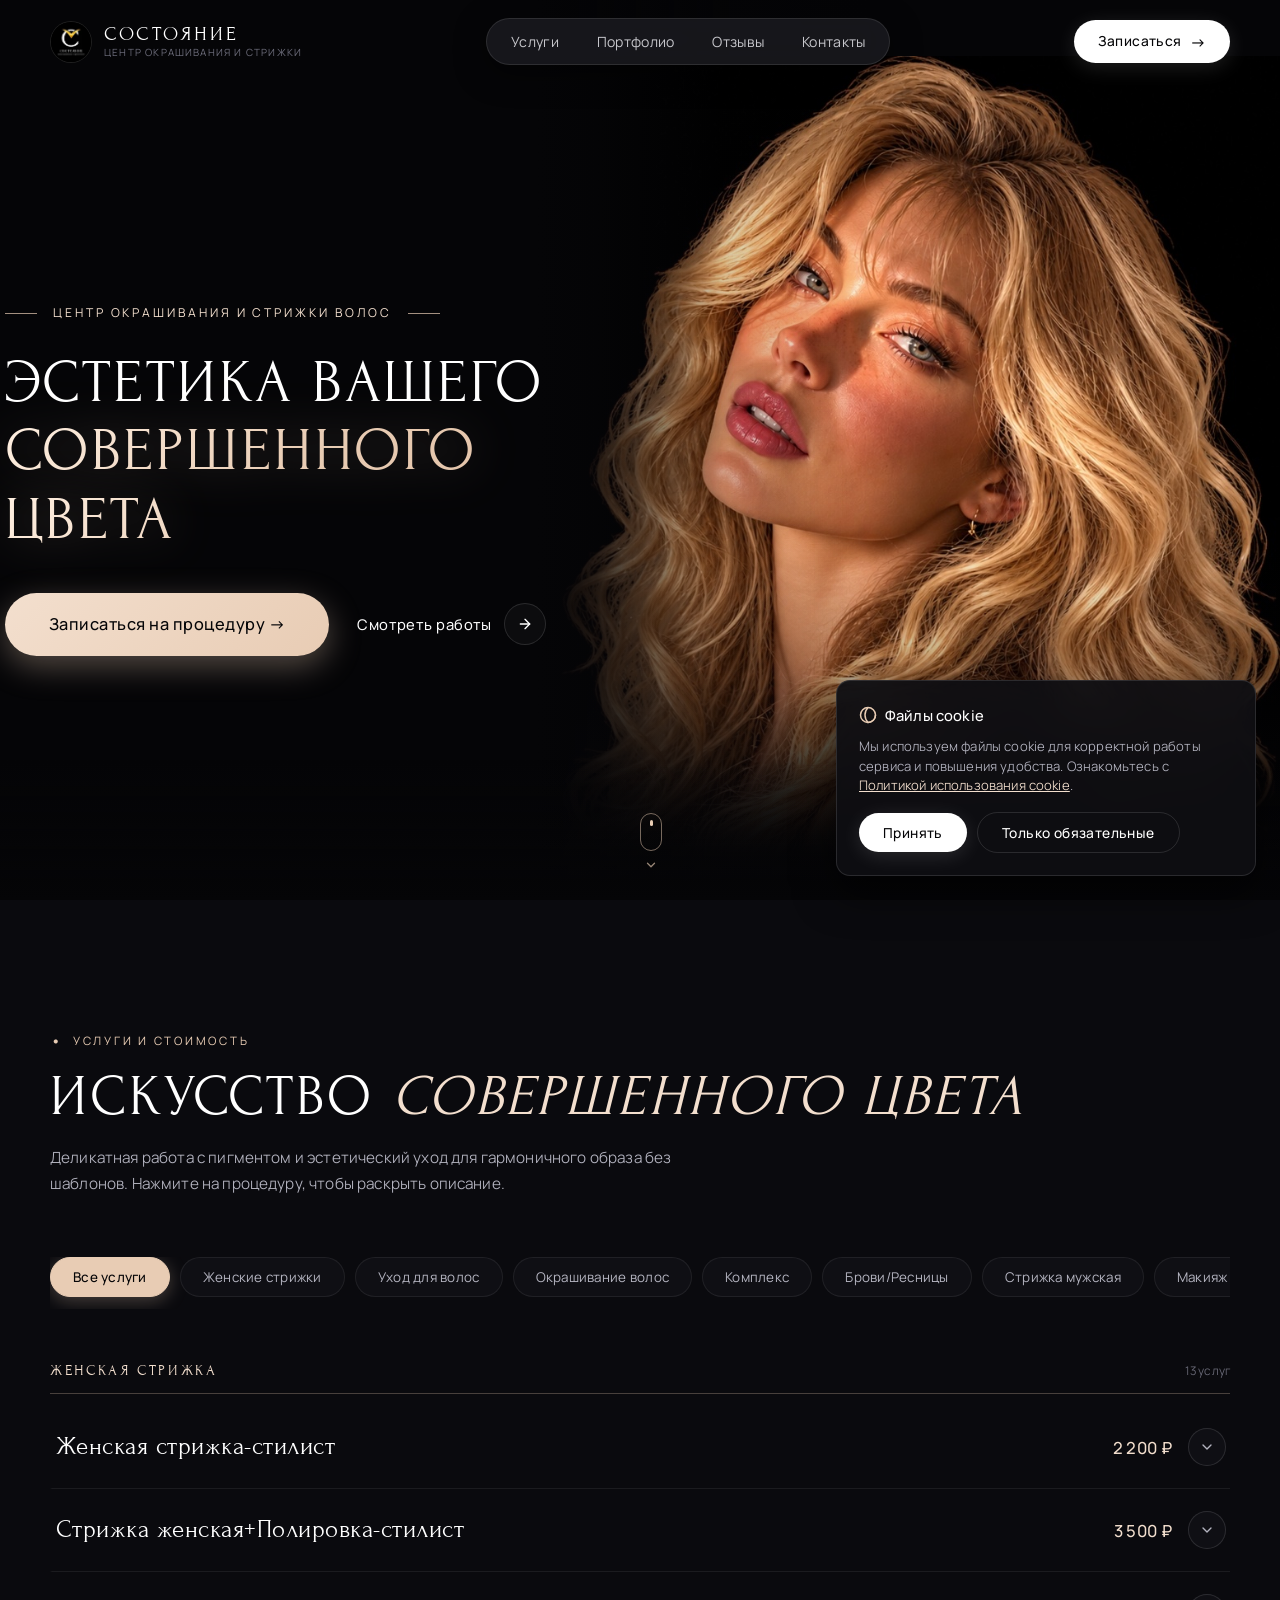
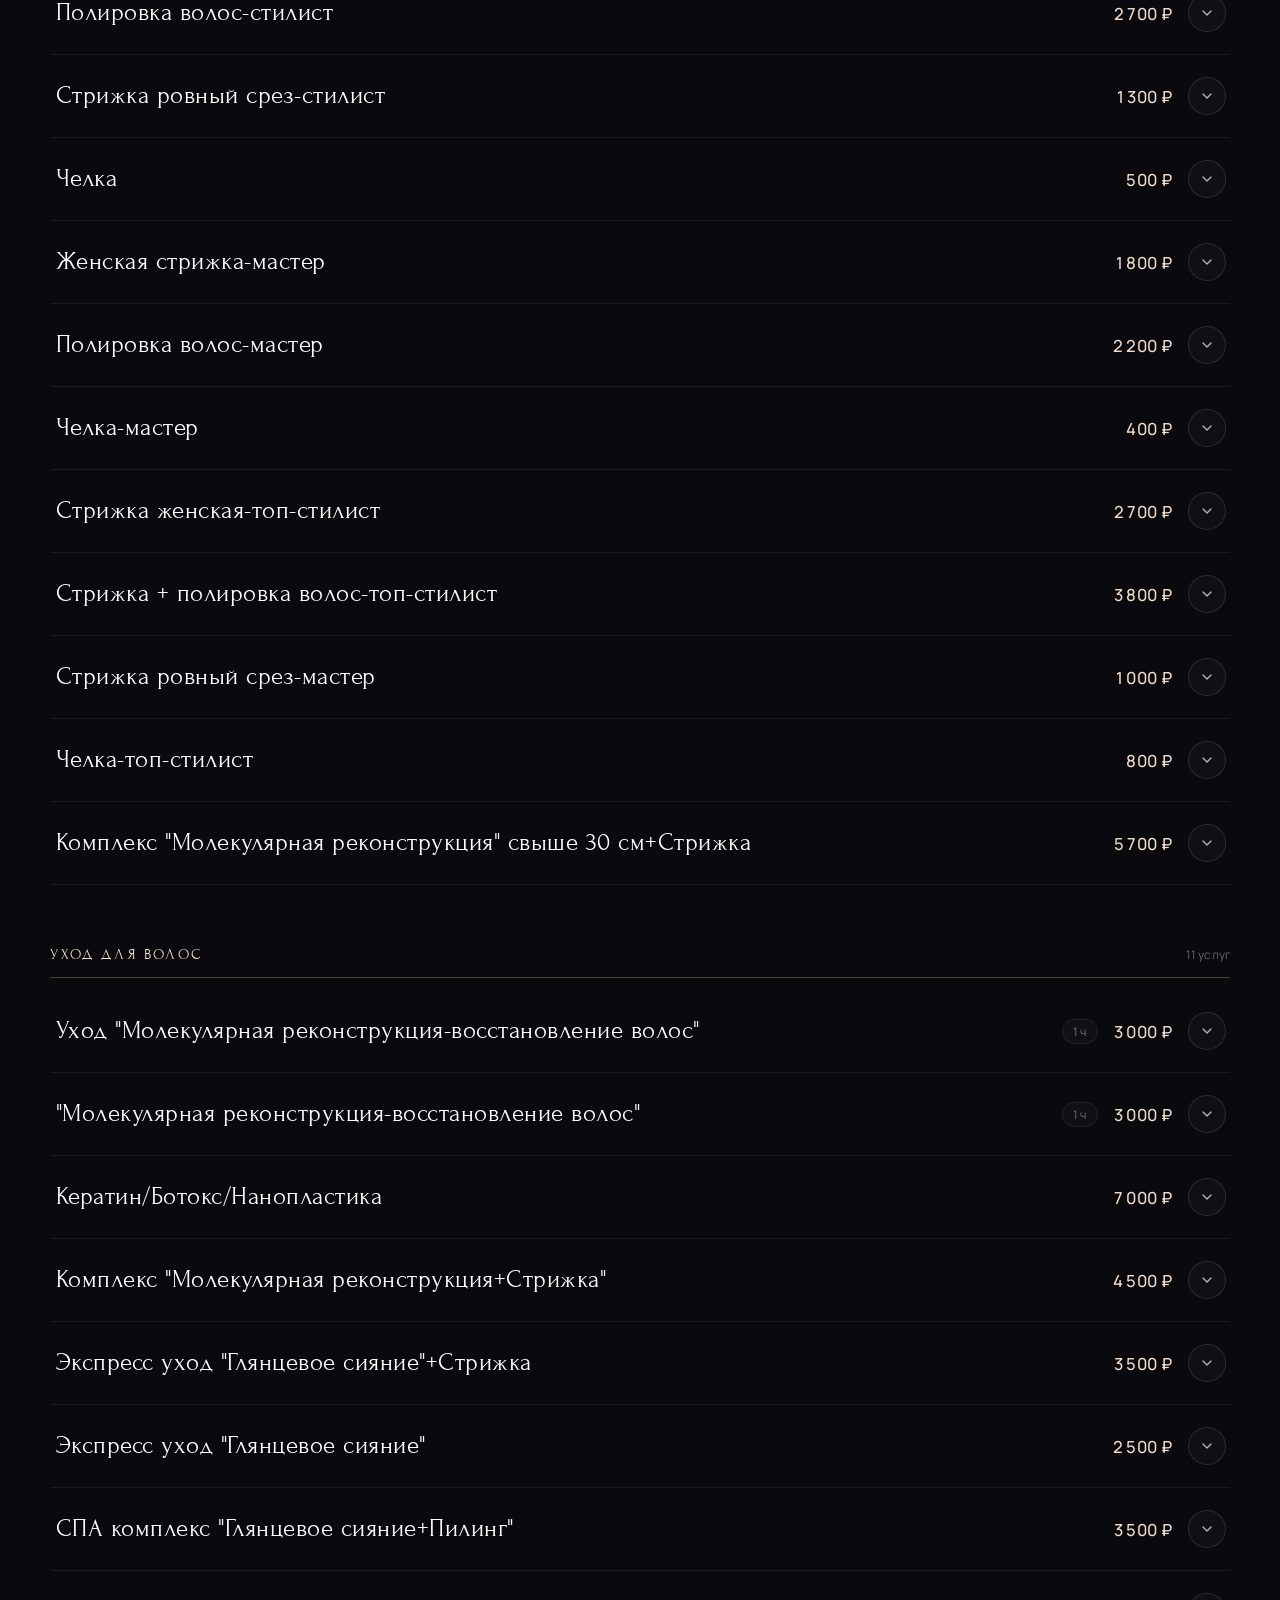
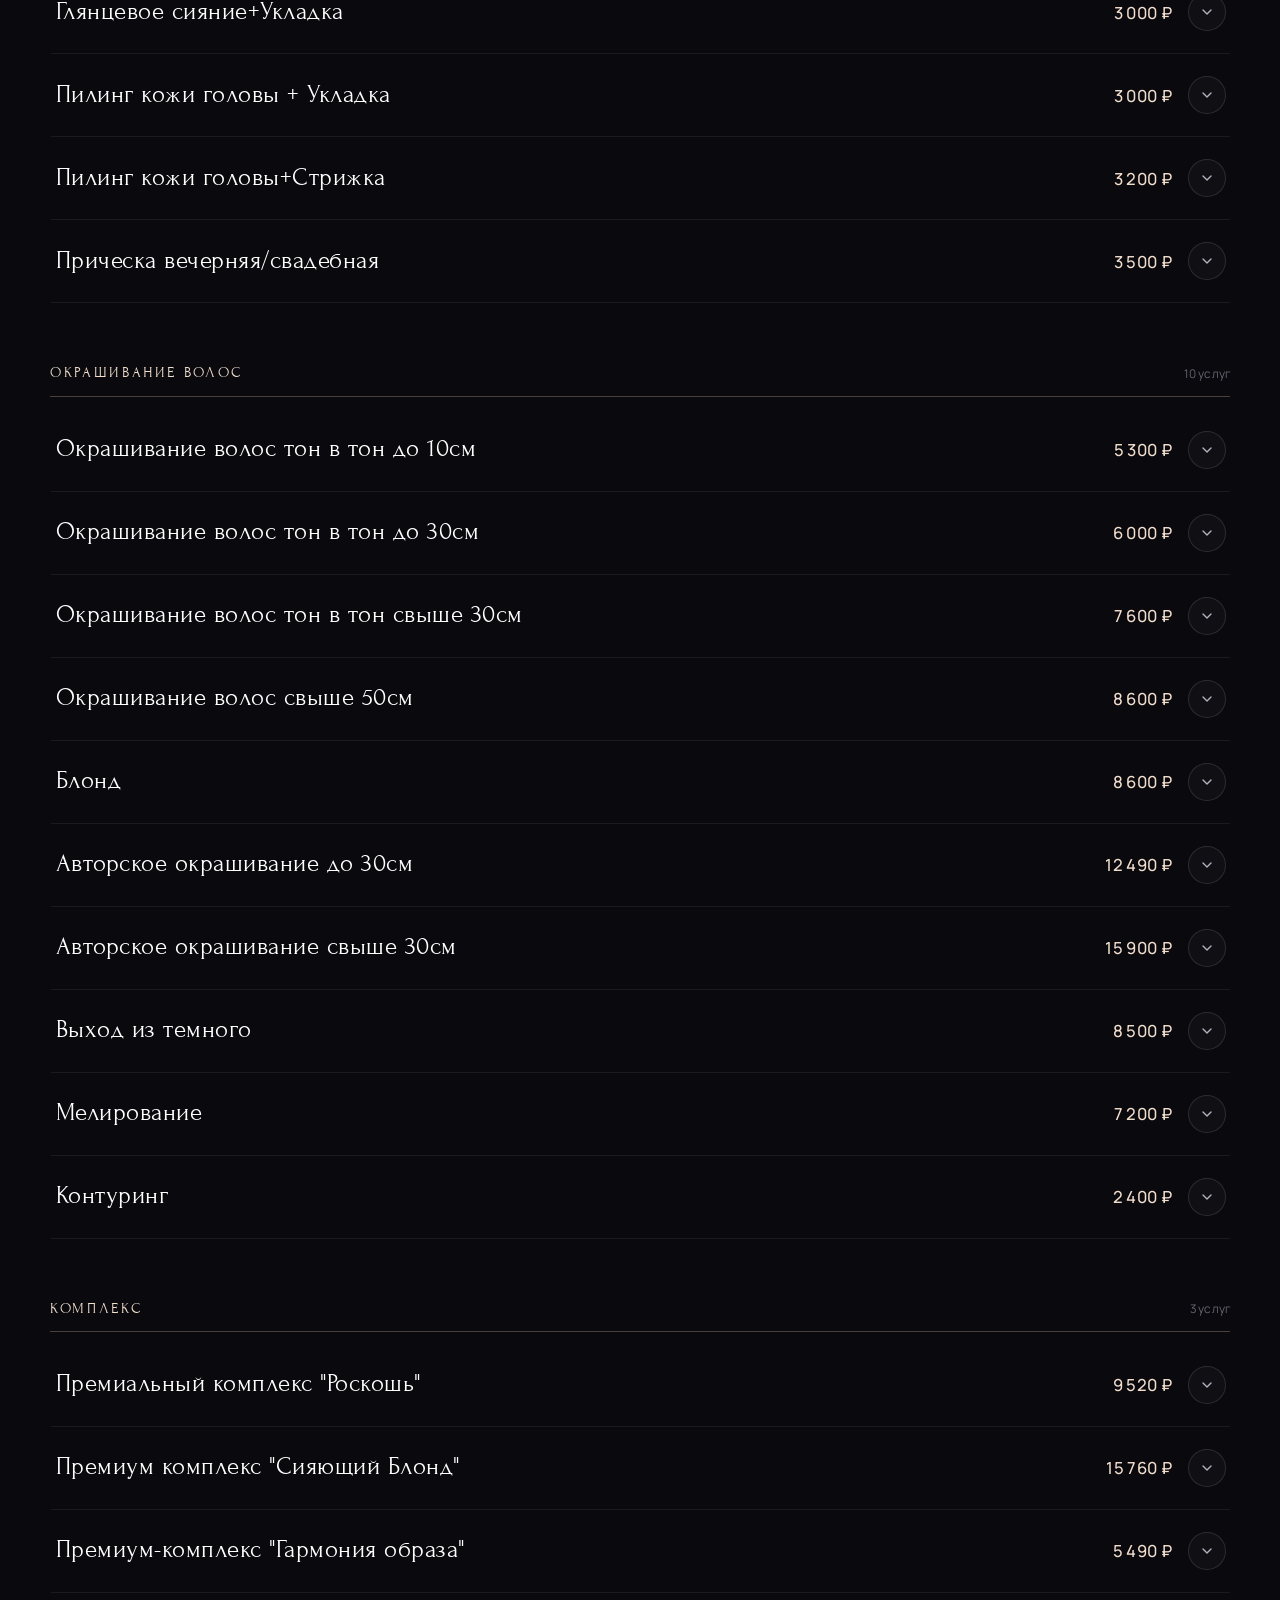
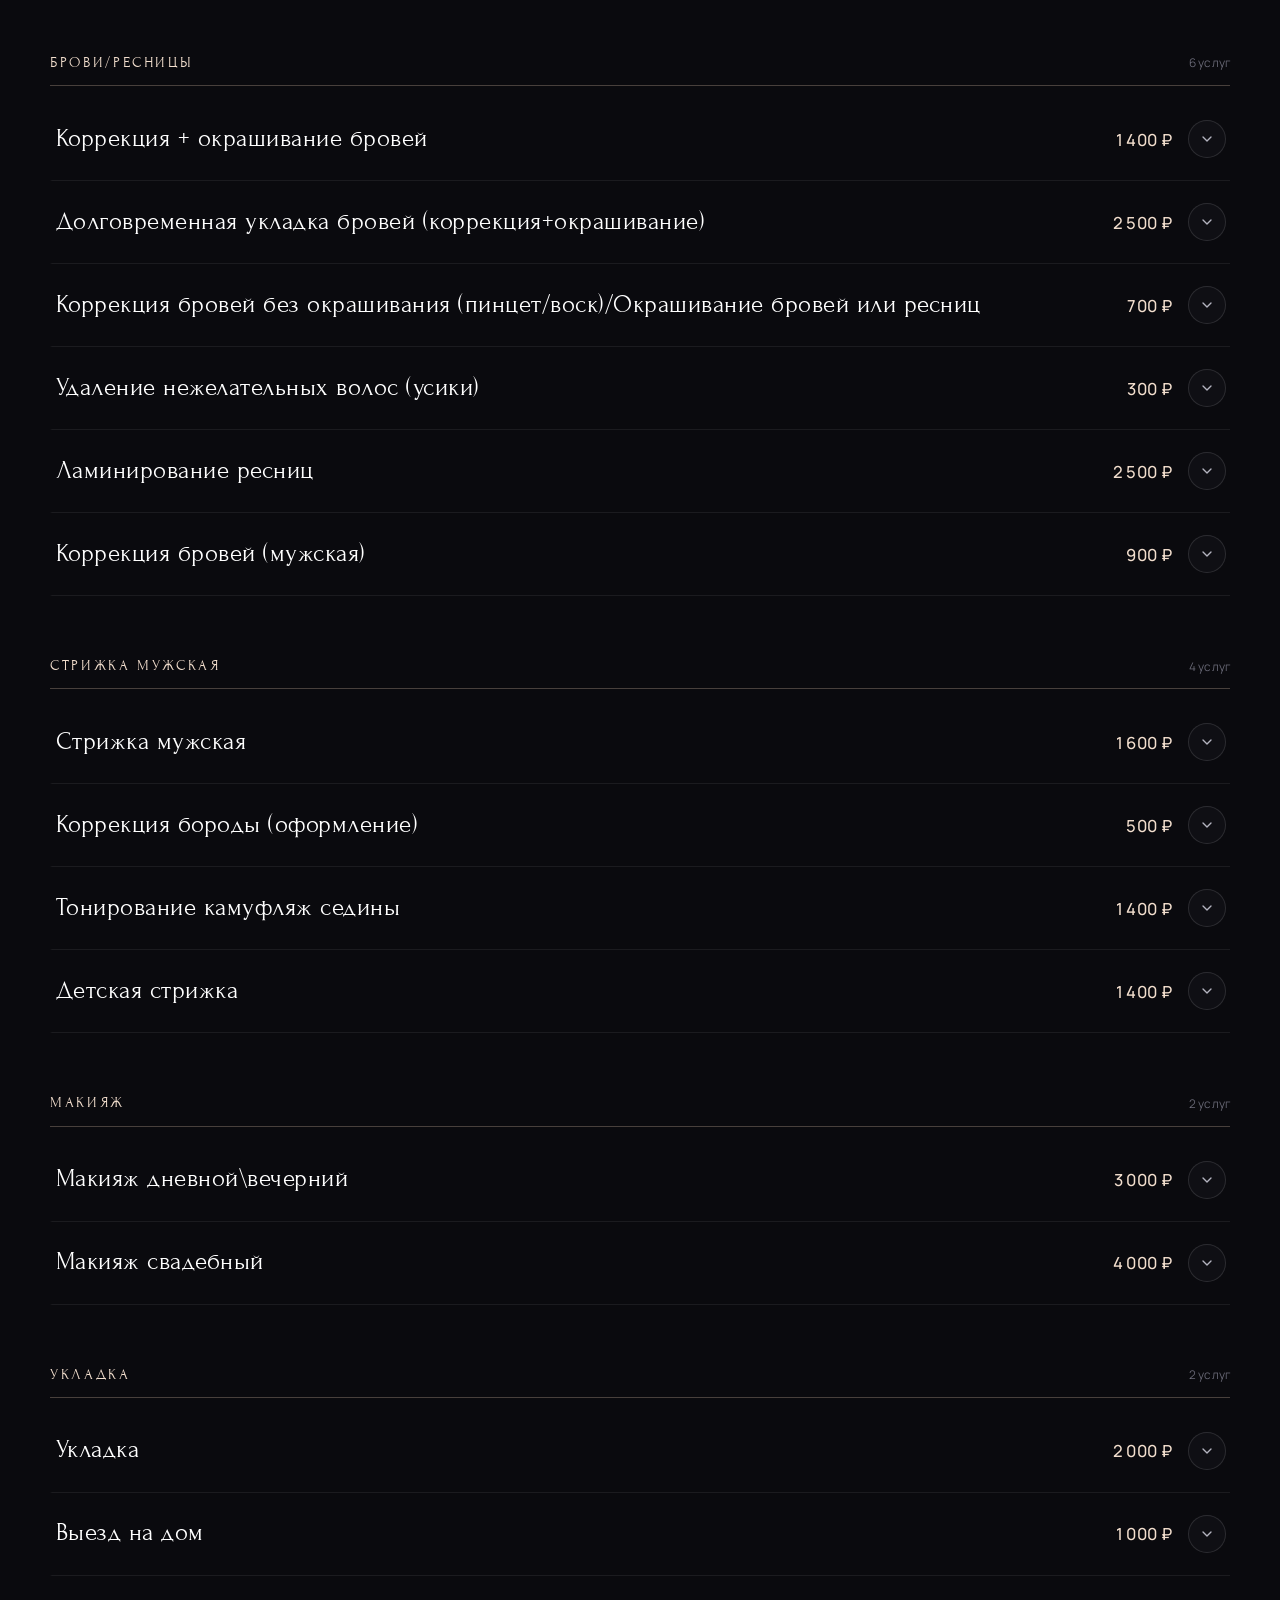
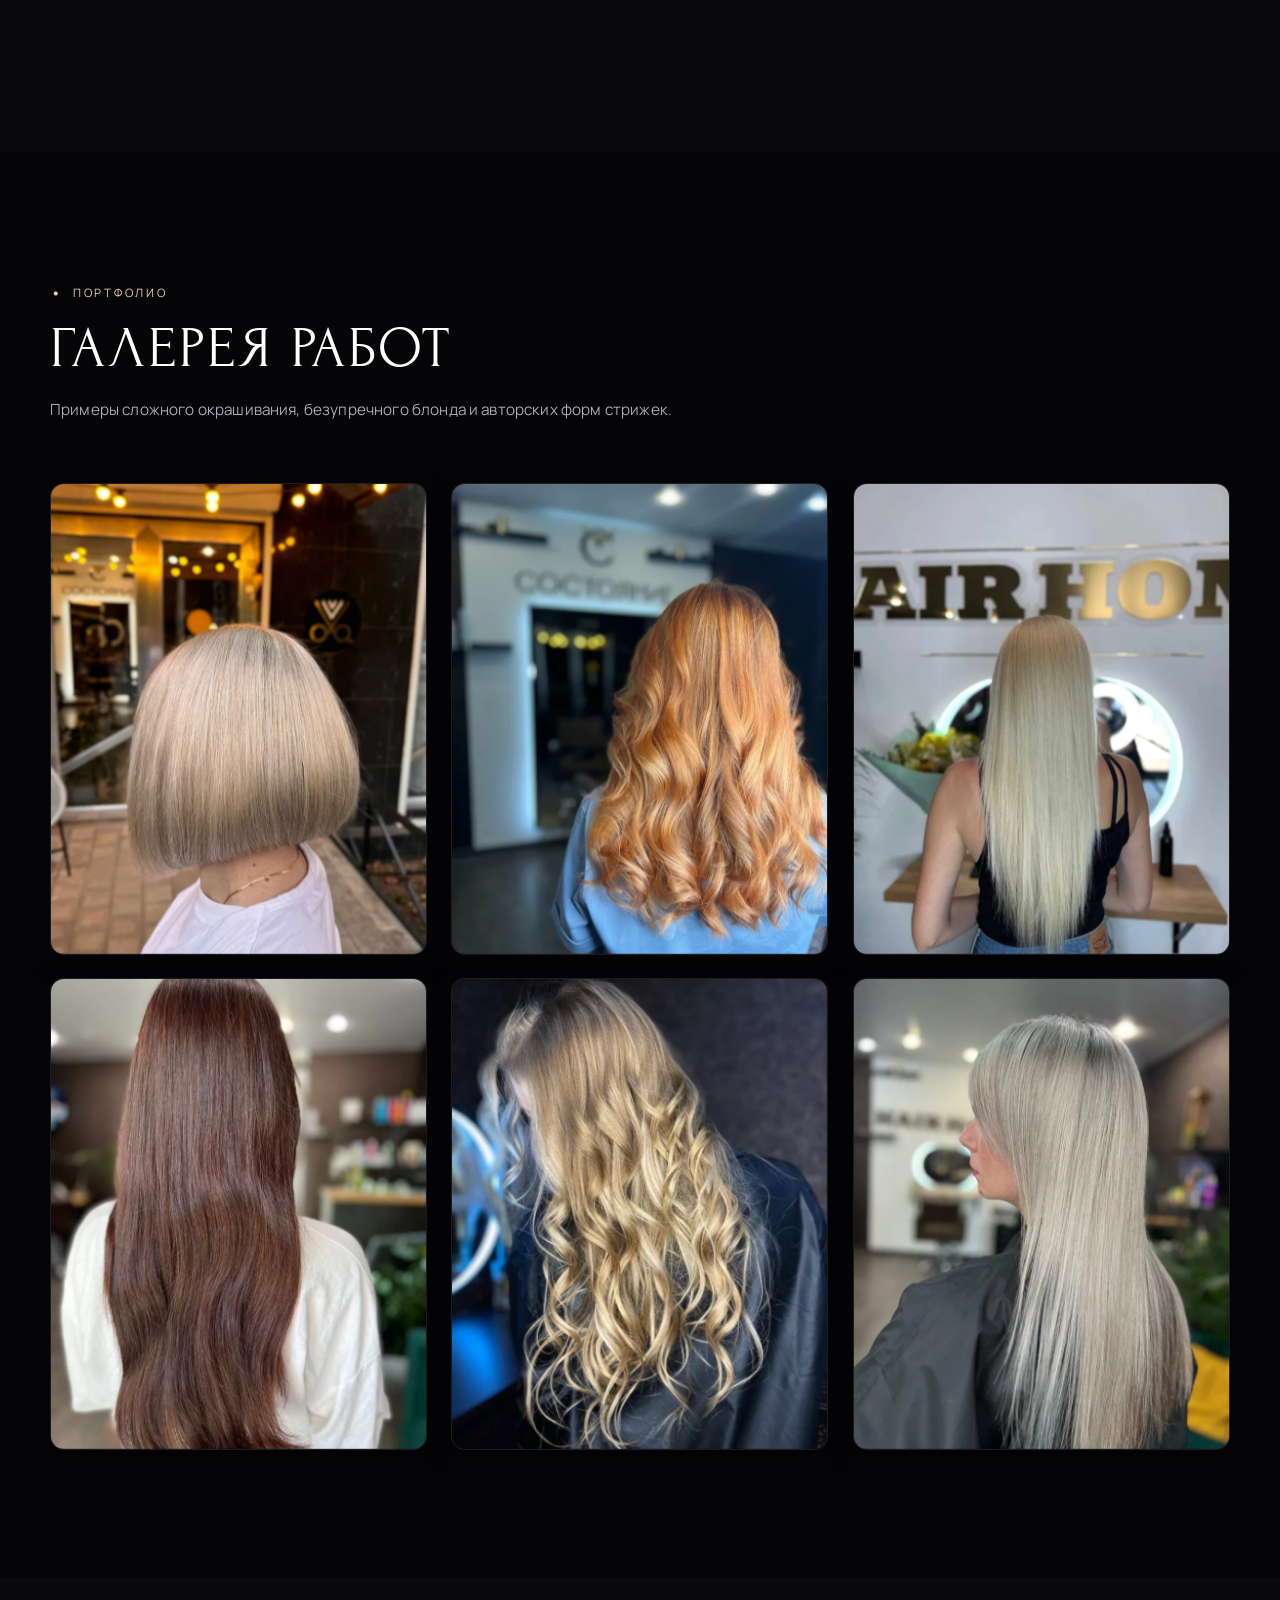
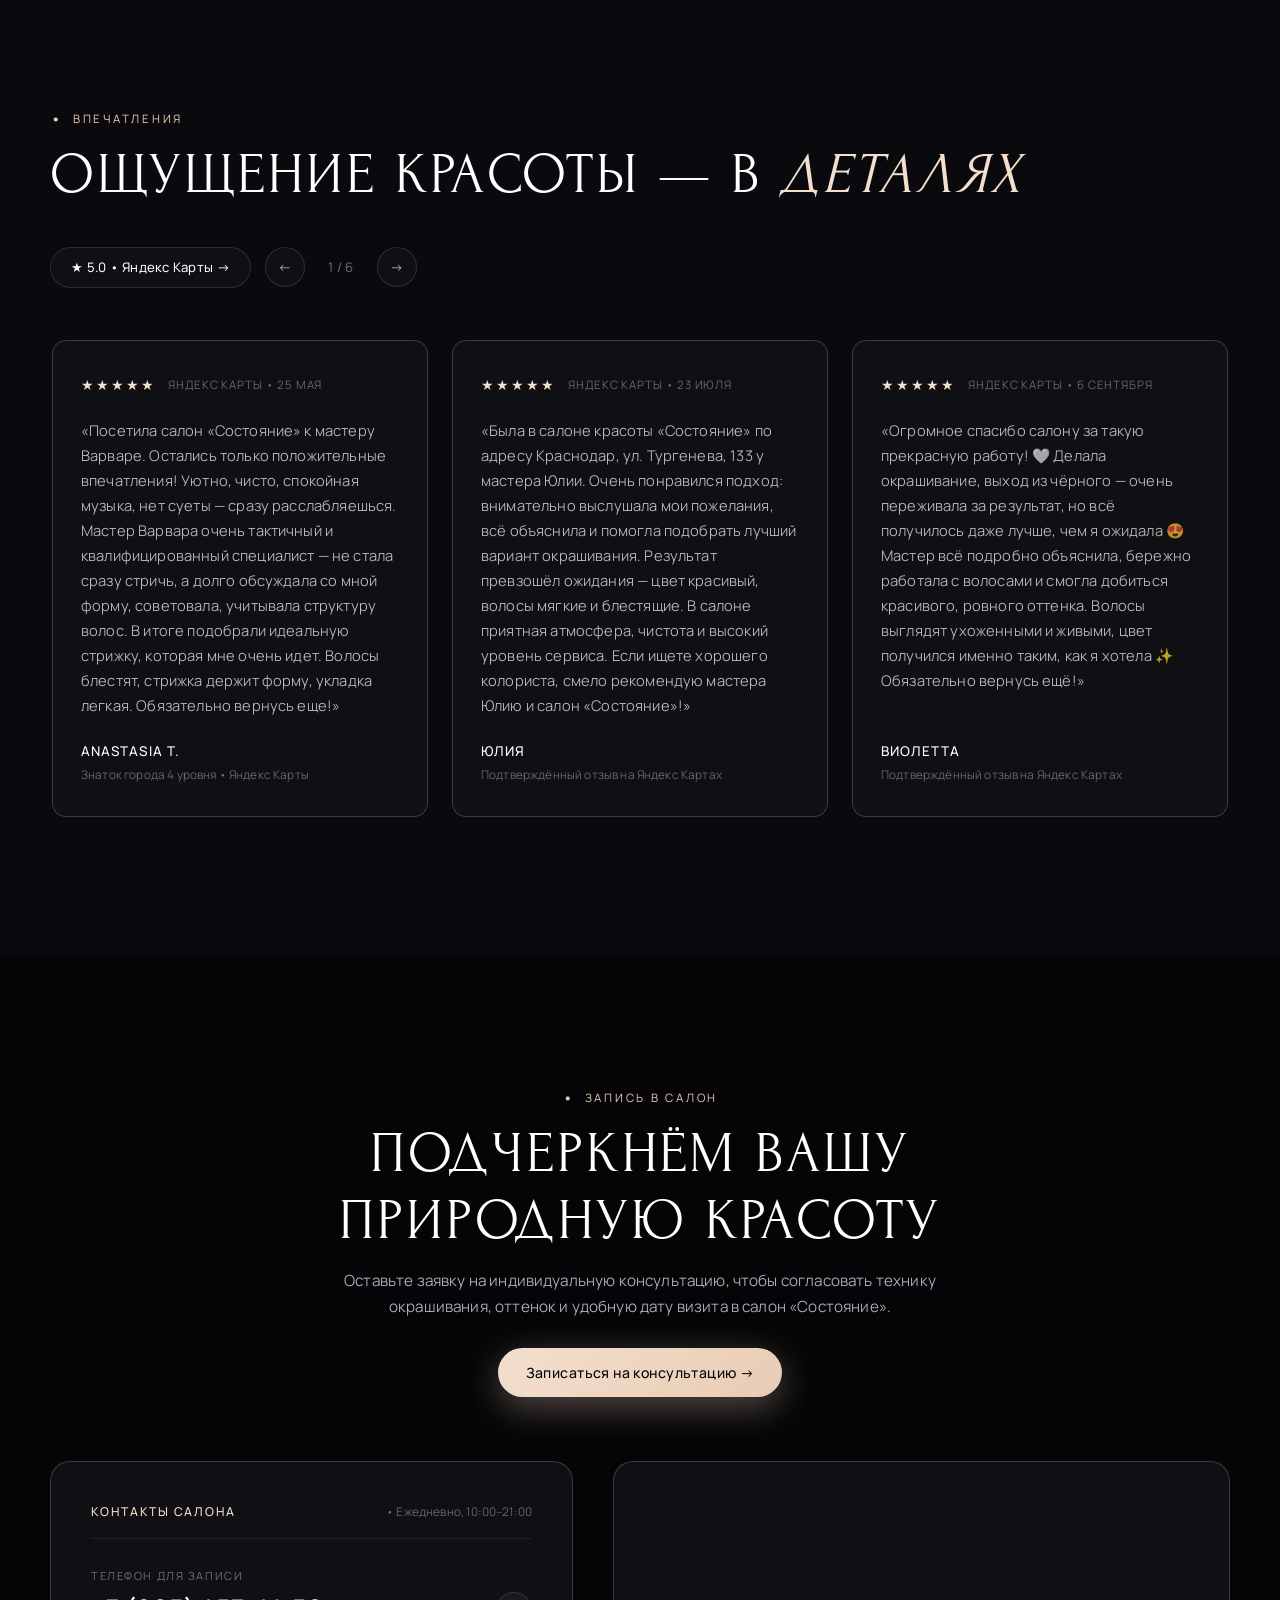
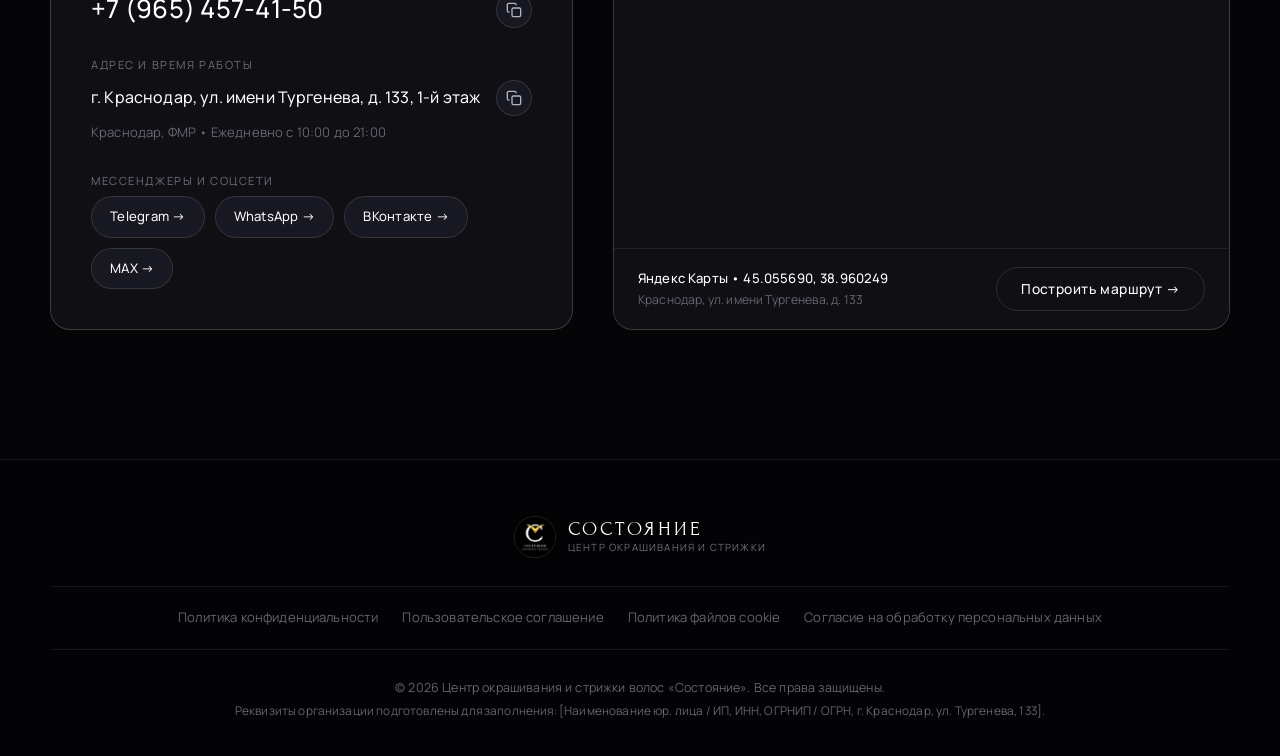
==== commit a4a1888a: "feat: use salon logo for OG link previews, fit mobile hero buttons above fold, make cookie notice co" ====
--- a/index.html
+++ b/index.html
@@ -7,11 +7,21 @@
   <meta name="description" content="Центр окрашивания и стрижки волос «Состояние» в Краснодаре (ул. имени Тургенева, 133). Авторские техники окрашивания, чистый блонд, выход из темного, женские и мужские стрижки, молекулярный уход. Рейтинг 5.0 на Яндекс Картах.">
   <meta name="keywords" content="салон красоты Краснодар, окрашивание волос Краснодар, стрижка волос Тургенева, салон Состояние, колорист Краснодар">
   
-  <!-- Open Graph -->
+  <!-- Open Graph (Salon Brand Monogram Logo) -->
   <meta property="og:type" content="website">
   <meta property="og:title" content="Центр окрашивания и стрижки волос «Состояние» | Краснодар">
   <meta property="og:description" content="Эстетика вашего совершенного цвета и безупречная форма волос. Ул. Тургенева, 133. Рейтинг 5.0 на Яндекс Картах.">
-  <meta property="og:image" content="assets/images/hero-model.jpg">
+  <meta property="og:image" content="assets/images/og-image.jpg">
+  <meta property="og:image:width" content="1200">
+  <meta property="og:image:height" content="630">
+  <meta property="og:image:type" content="image/jpeg">
+  <meta property="og:image:alt" content="Логотип центра окрашивания волос Состояние Краснодар">
+  
+  <!-- Twitter Card -->
+  <meta name="twitter:card" content="summary_large_image">
+  <meta name="twitter:title" content="Центр окрашивания и стрижки волос «Состояние» | Краснодар">
+  <meta name="twitter:description" content="Эстетика вашего совершенного цвета и безупречная форма волос. Ул. Тургенева, 133. Рейтинг 5.0 на Яндекс Картах.">
+  <meta name="twitter:image" content="assets/images/og-image.jpg">
   
   <!-- Favicon (Salon Brand Emblem) -->
   <link rel="icon" type="image/png" sizes="32x32" href="assets/images/favicon-32x32.png">
--- a/assets/css/style.css
+++ b/assets/css/style.css
@@ -630,13 +630,25 @@
 
 @media (min-width: 992px) {
   .hero-copy-refined {
-    margin-left: 0; /* Balanced luxury editorial alignment without excessive leftward gap */
-  }
-}
-
-@media (min-width: 1380px) {
+    margin-left: -20px; /* Gently shifted left per user request */
+  }
+}
+
+@media (min-width: 1200px) {
   .hero-copy-refined {
-    margin-left: 0;
+    margin-left: -45px; /* Confident editorial alignment shifted left */
+  }
+}
+
+@media (min-width: 1400px) {
+  .hero-copy-refined {
+    margin-left: -75px; /* Clean luxury spacing on wide screens */
+  }
+}
+
+@media (min-width: 1600px) {
+  .hero-copy-refined {
+    margin-left: -110px; /* Spacious balance on large displays */
   }
 }
 
@@ -1867,9 +1879,11 @@
     display: flex;
     flex-direction: column;
     align-items: center;
-    min-height: auto;
-    padding-top: 76px; /* Generous breathing room under the fixed header */
-    padding-bottom: 44px;
+    justify-content: flex-start;
+    min-height: 100svh;
+    min-height: 100dvh;
+    padding-top: 68px; /* Compact breathing room under fixed header */
+    padding-bottom: 14px;
     position: relative;
     overflow: visible;
   }
@@ -1880,11 +1894,11 @@
     right: auto;
     bottom: auto;
     width: 100%;
-    max-width: 420px;
+    max-width: 320px;
     height: auto;
     max-height: none;
     margin: 0 auto;
-    padding: 0 16px;
+    padding: 0 12px;
     opacity: 1 !important;
     transform: none !important;
     pointer-events: none;
@@ -1896,9 +1910,9 @@
 
   .hero-model-img {
     width: 100%;
-    max-width: 380px;
+    max-width: 300px;
     height: auto;
-    max-height: 58vh; /* Generous height allowing full shoulder to show clearly */
+    max-height: clamp(190px, 32vh, 270px); /* Compact height ensuring all buttons fit on screen (User request Photo 2->3) */
     object-fit: contain;
     object-position: top center;
     display: block;
@@ -1936,8 +1950,8 @@
   .hero-container {
     position: relative;
     z-index: 2;
-    margin-top: 14px; /* Positive spacing ensures text is NEVER on the girl */
-    padding: 0 20px;
+    margin-top: 6px; /* Tight compact margin */
+    padding: 0 16px;
     width: 100%;
   }
 
@@ -1952,15 +1966,25 @@
 
   .hero-top-eyebrow {
     justify-content: center;
-    margin-bottom: 14px;
+    margin-bottom: 8px;
+    gap: 10px;
+  }
+
+  .hero-top-eyebrow .eyebrow-line {
+    width: 20px;
+  }
+
+  .hero-top-eyebrow .eyebrow-text {
+    font-size: 0.68rem;
+    letter-spacing: 0.18em;
   }
 
   .hero-title-refined {
     text-align: center;
-    font-size: clamp(1.65rem, 6.8vw, 2.35rem);
-    line-height: 1.18;
-    letter-spacing: 0.03em;
-    margin-bottom: 24px;
+    font-size: clamp(1.35rem, 5.4vw, 1.85rem);
+    line-height: 1.15;
+    letter-spacing: 0.02em;
+    margin-bottom: 14px;
   }
 
   .hero-line,
@@ -1975,28 +1999,30 @@
     align-items: center;
     justify-content: center;
     width: 100%;
-    gap: 16px;
-    margin-bottom: 22px;
+    gap: 10px;
+    margin-bottom: 12px;
   }
 
   .hero-cta-group-refined .btn-gold {
     width: 100%;
-    max-width: 360px;
-    padding: 16px 28px;
-    font-size: 0.98rem;
+    max-width: 310px;
+    padding: 13px 24px;
+    font-size: 0.92rem;
     display: flex;
     align-items: center;
     justify-content: center;
+    border-radius: 9999px;
   }
 
   .hero-secondary-action {
     justify-content: center;
-    font-size: 0.9rem;
+    font-size: 0.84rem;
+    gap: 8px;
   }
 
   .hero-sec-arrow-circle {
-    width: 38px;
-    height: 38px;
+    width: 32px;
+    height: 32px;
   }
 
   .hero-scroll-indicator {
@@ -2004,17 +2030,118 @@
     bottom: auto;
     left: auto;
     transform: none;
-    margin-top: 18px;
-    margin-bottom: 6px;
+    margin-top: 6px;
+    margin-bottom: 2px;
     align-self: center;
+    gap: 4px;
+  }
+
+  .scroll-mouse-pill {
+    width: 18px;
+    height: 30px;
+    padding-top: 4px;
+    border-width: 1.2px;
+  }
+
+  .scroll-mouse-wheel {
+    width: 2.5px;
+    height: 5px;
+  }
+}
+
+/* Extra short mobile viewport protection (e.g. iPhone SE / browser toolbars) */
+@media (max-height: 720px) and (max-width: 991px) {
+  .hero-section {
+    padding-top: 60px;
+    padding-bottom: 8px;
+  }
+  .hero-model-img {
+    max-height: 26vh;
+  }
+  .hero-title-refined {
+    font-size: 1.25rem;
+    margin-bottom: 10px;
+  }
+  .hero-cta-group-refined {
+    gap: 8px;
+    margin-bottom: 8px;
+  }
+  .hero-cta-group-refined .btn-gold {
+    padding: 11px 20px;
+    font-size: 0.88rem;
+    max-width: 280px;
+  }
+  .hero-scroll-indicator {
+    margin-top: 4px;
   }
 }
 
 @media (max-width: 640px) {
   .review-slide-card { flex: 0 0 100%; }
-  .cookie-banner { bottom: 16px; right: 16px; left: 16px; width: auto; }
-  .cookie-buttons-row { flex-direction: column; }
-  .cookie-buttons-row .btn { width: 100%; }
+  
+  /* Compact, sleek Cookie Notice on mobile (User request: не такой большой) */
+  .cookie-banner {
+    bottom: 12px;
+    right: 12px;
+    left: 12px;
+    width: auto;
+    max-width: none;
+    padding: 12px 14px;
+    border-radius: 14px;
+    box-shadow: 0 10px 30px rgba(0, 0, 0, 0.7);
+    backdrop-filter: blur(24px);
+    -webkit-backdrop-filter: blur(24px);
+  }
+
+  .cookie-header {
+    display: none; /* Hide redundant header to save vertical space on mobile */
+  }
+
+  .cookie-text {
+    font-size: 0.74rem;
+    line-height: 1.35;
+    margin-bottom: 10px;
+    color: var(--text-secondary);
+  }
+
+  .cookie-text a {
+    color: var(--accent-gold);
+    text-underline-offset: 2px;
+  }
+
+  .cookie-buttons-row {
+    display: flex;
+    flex-direction: row;
+    align-items: center;
+    gap: 8px;
+    width: 100%;
+    flex-wrap: nowrap;
+  }
+
+  .cookie-buttons-row .btn {
+    width: auto;
+    height: 36px;
+    min-height: 36px;
+    padding: 8px 12px;
+    font-size: 0.78rem;
+    border-radius: 9999px;
+    display: inline-flex;
+    align-items: center;
+    justify-content: center;
+    text-align: center;
+    white-space: nowrap;
+  }
+
+  .cookie-buttons-row #cookieAcceptAll {
+    flex: 1.2;
+    font-weight: 500;
+  }
+
+  .cookie-buttons-row #cookieNecessaryOnly {
+    flex: 1;
+    padding: 8px 8px;
+    font-size: 0.74rem;
+  }
 }
 
 
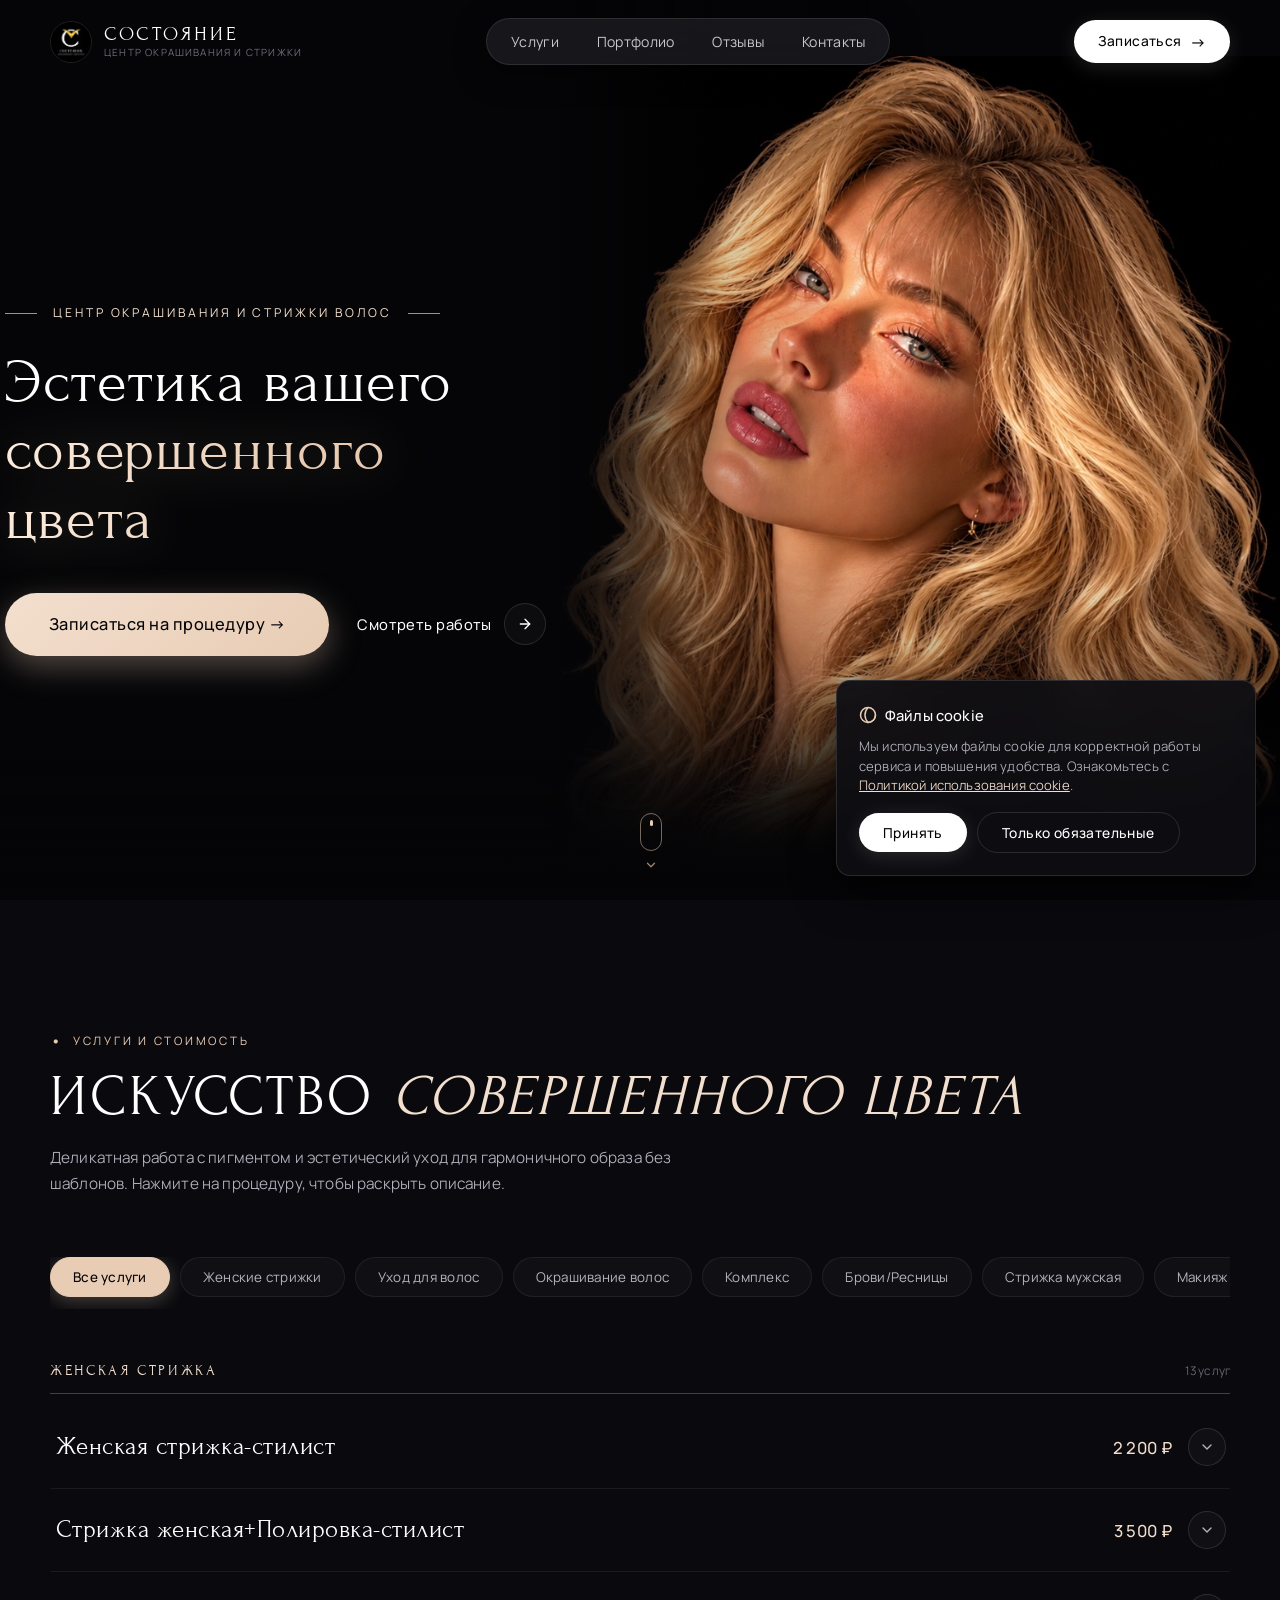
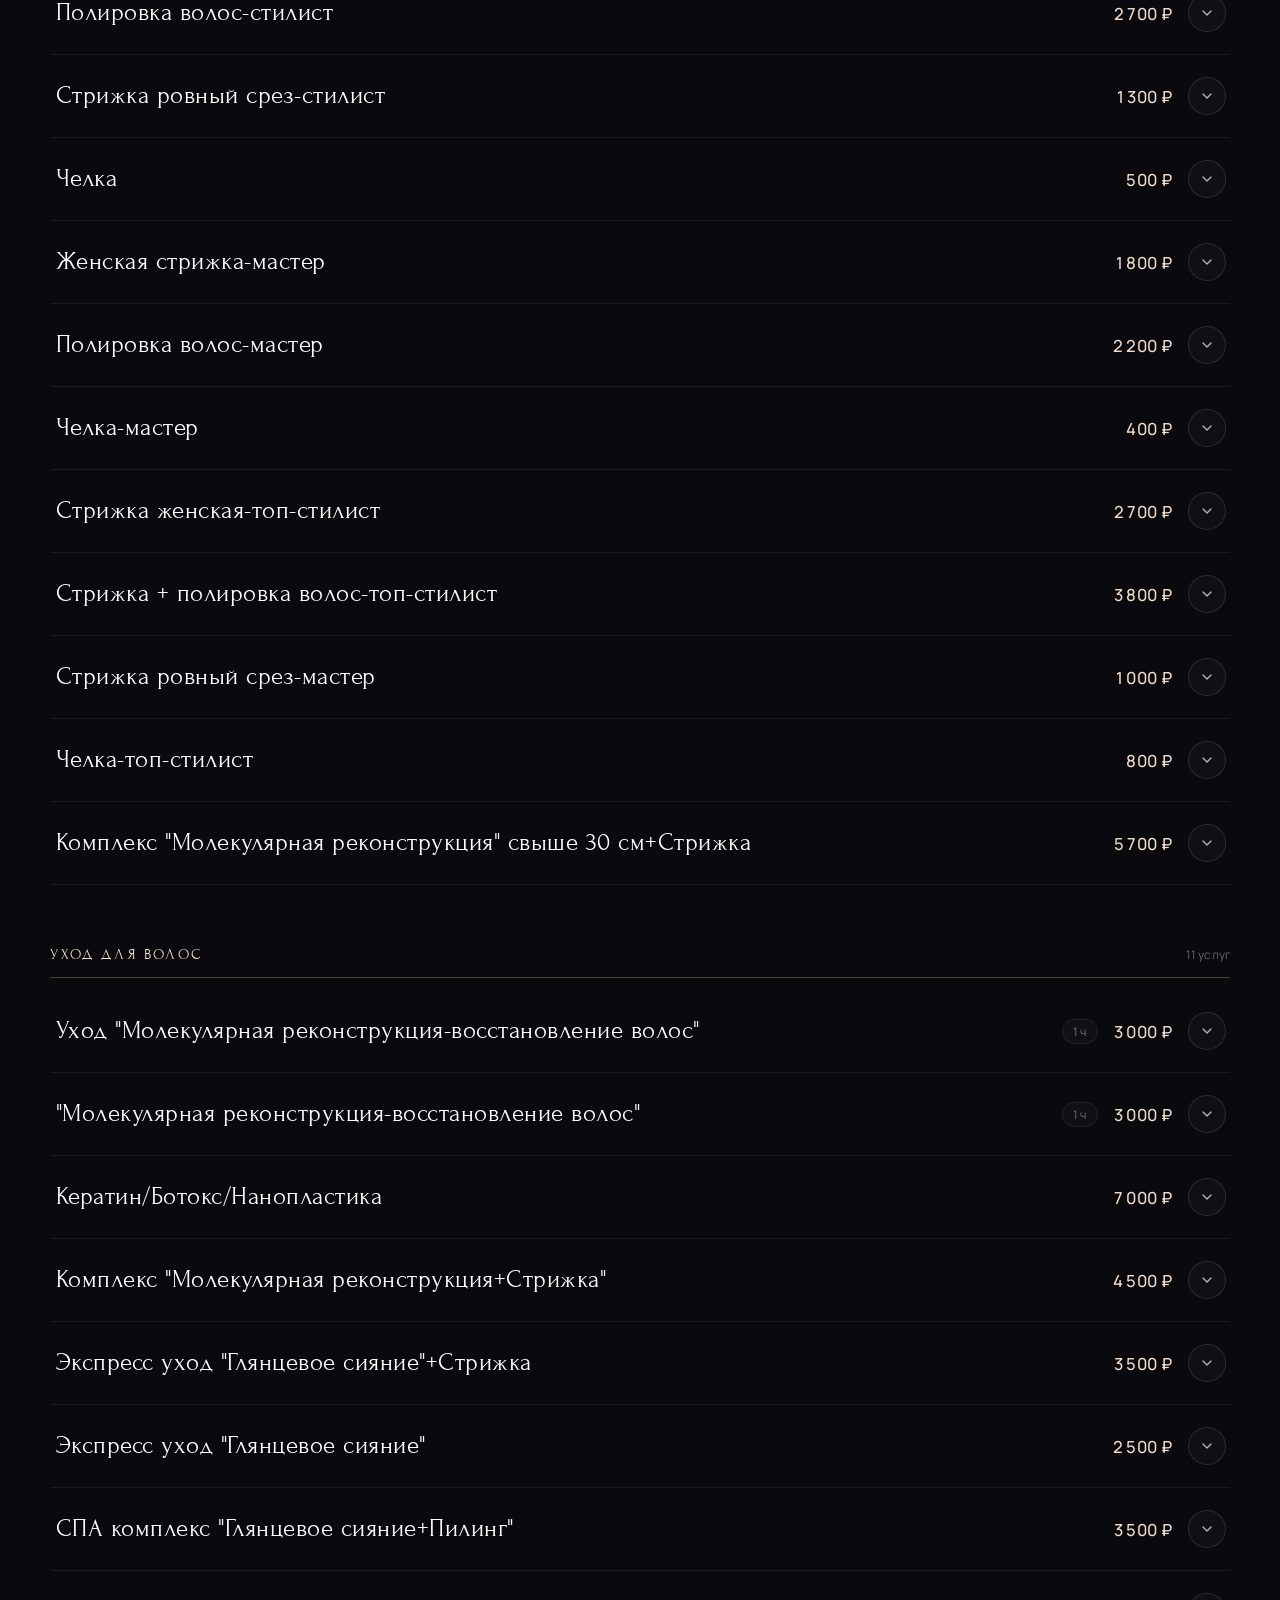
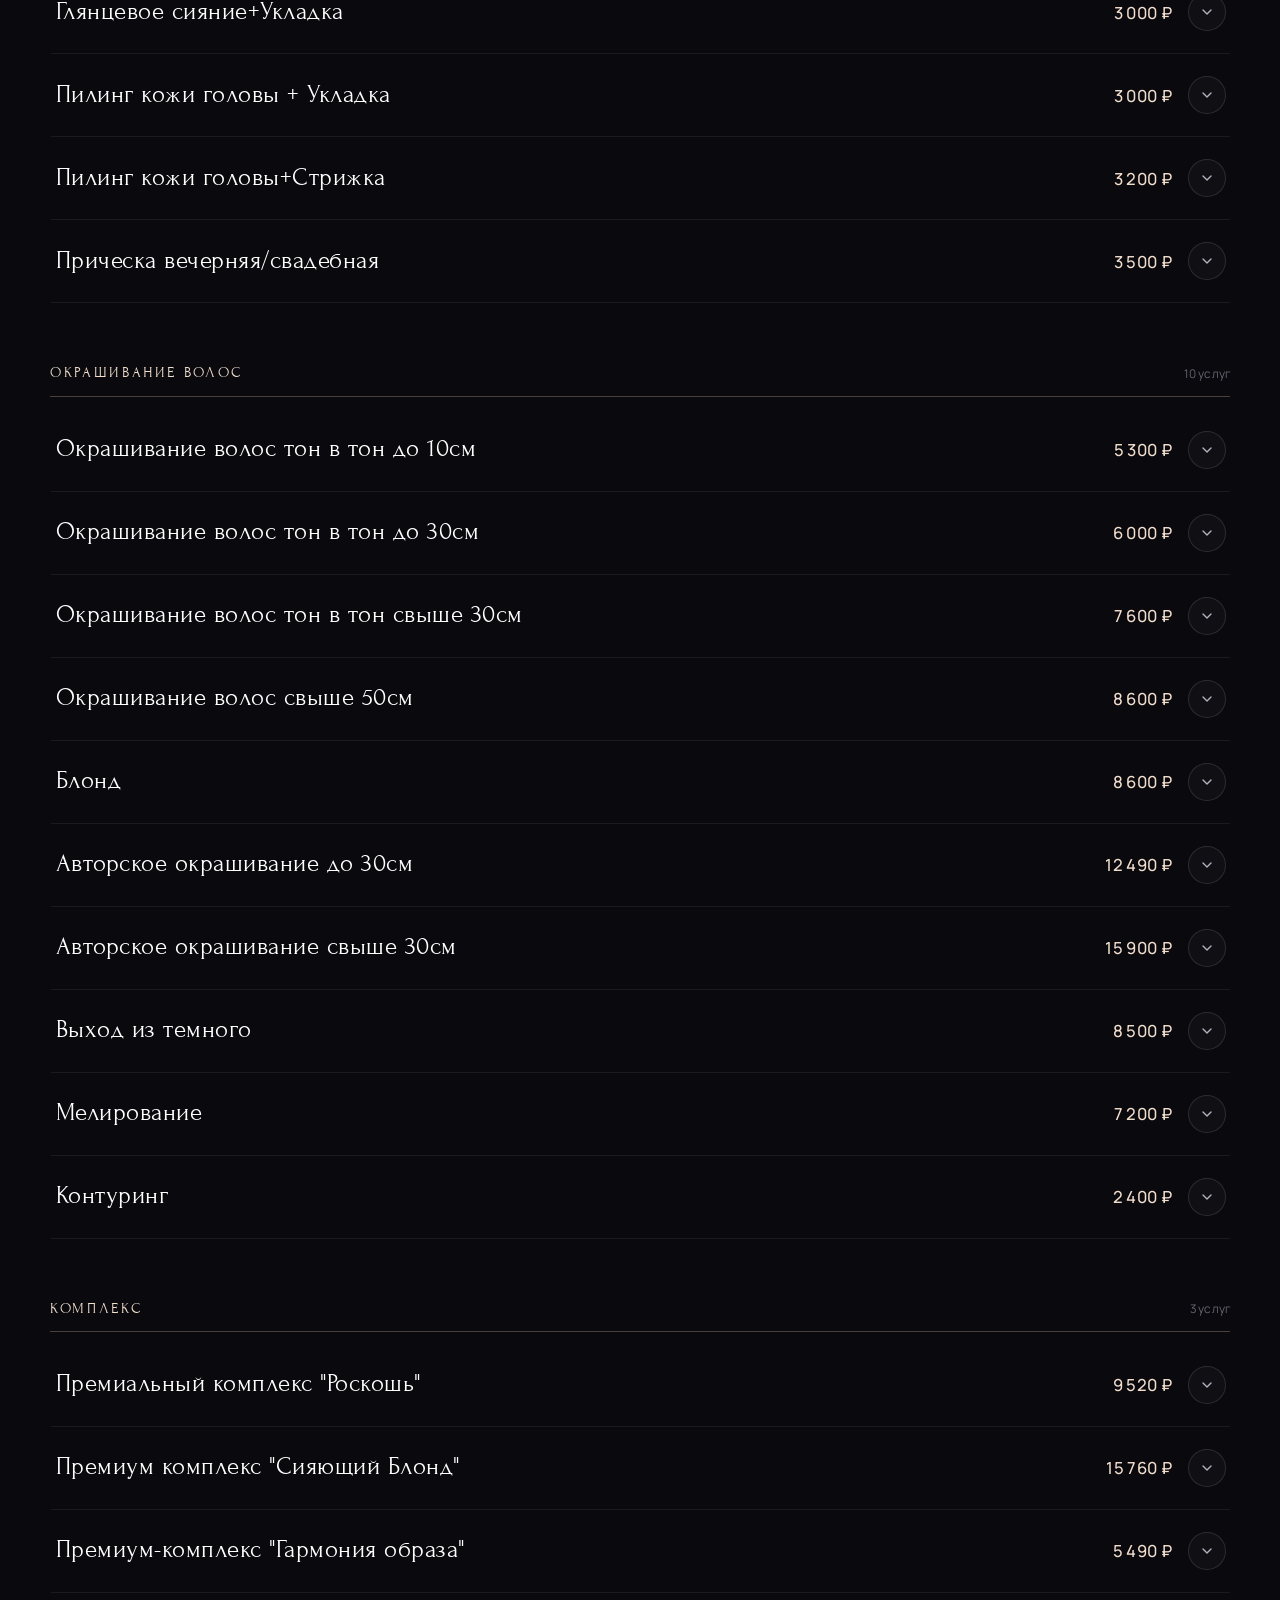
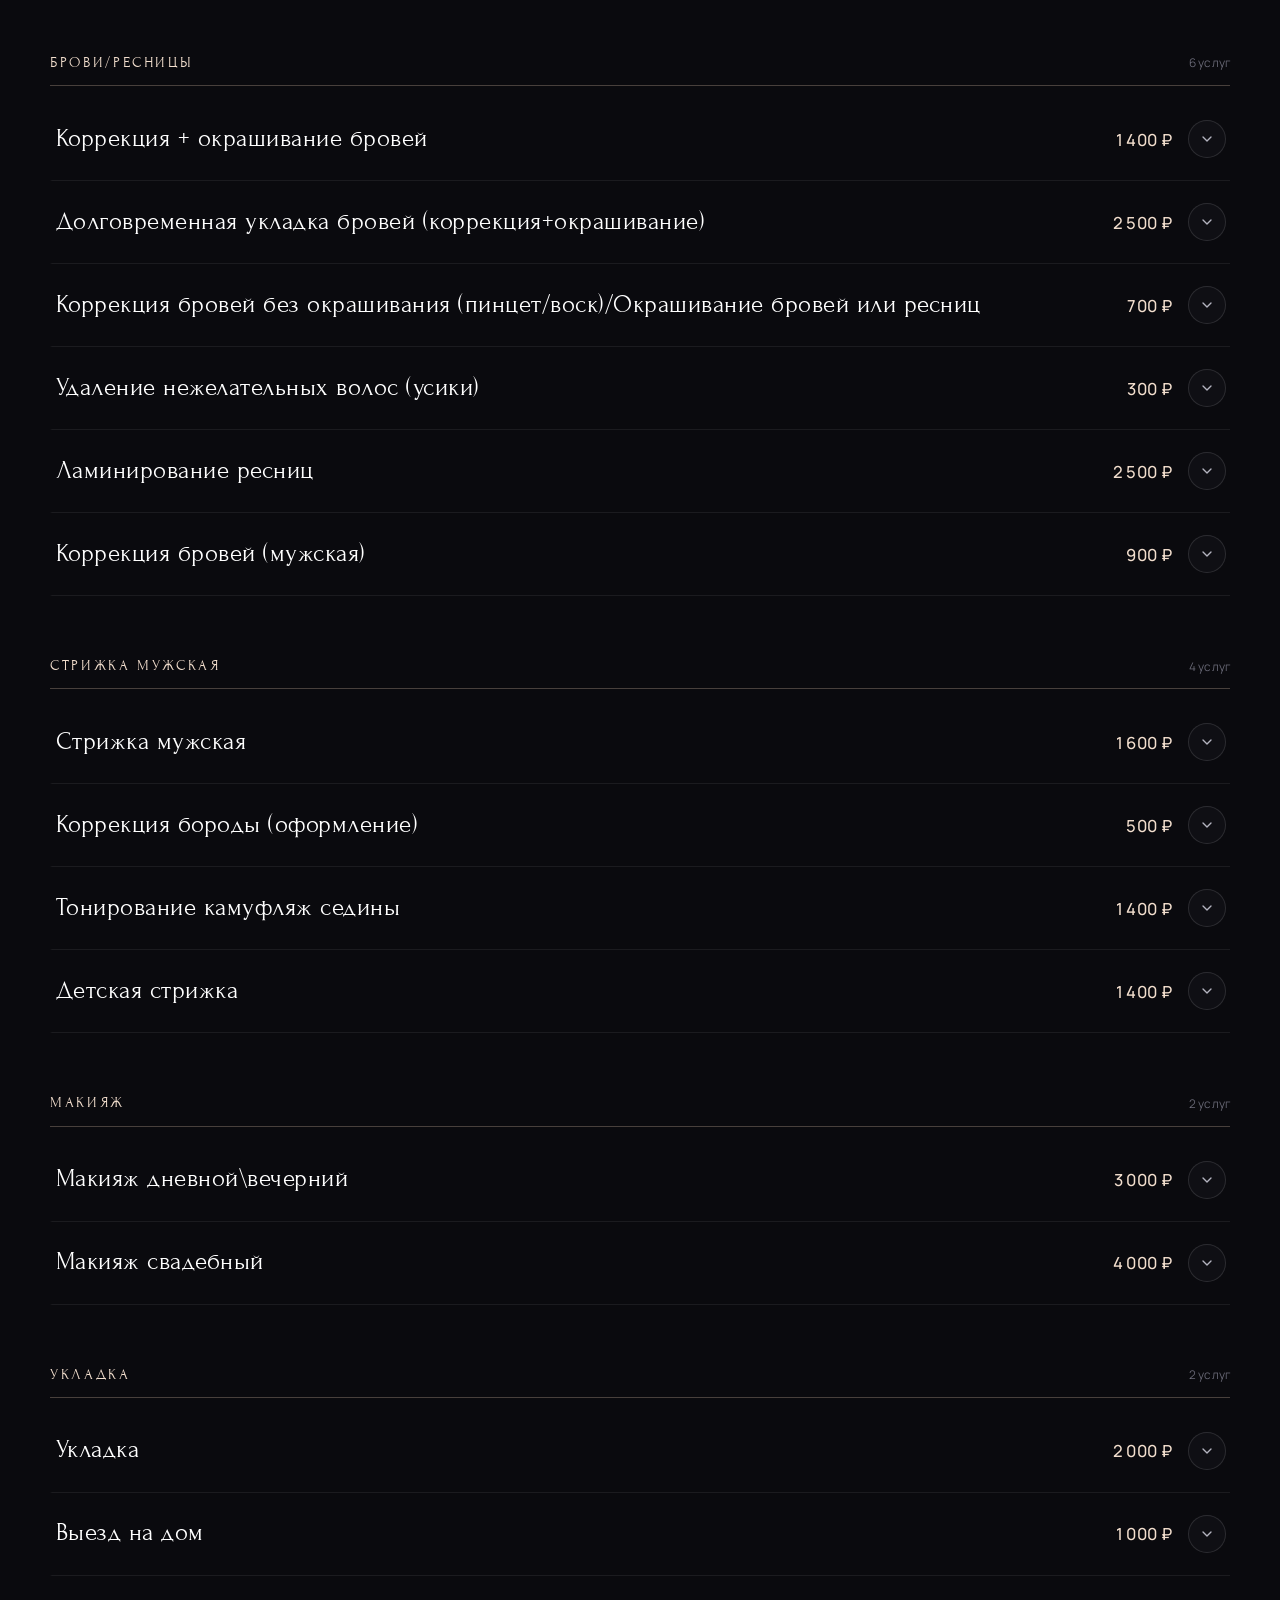
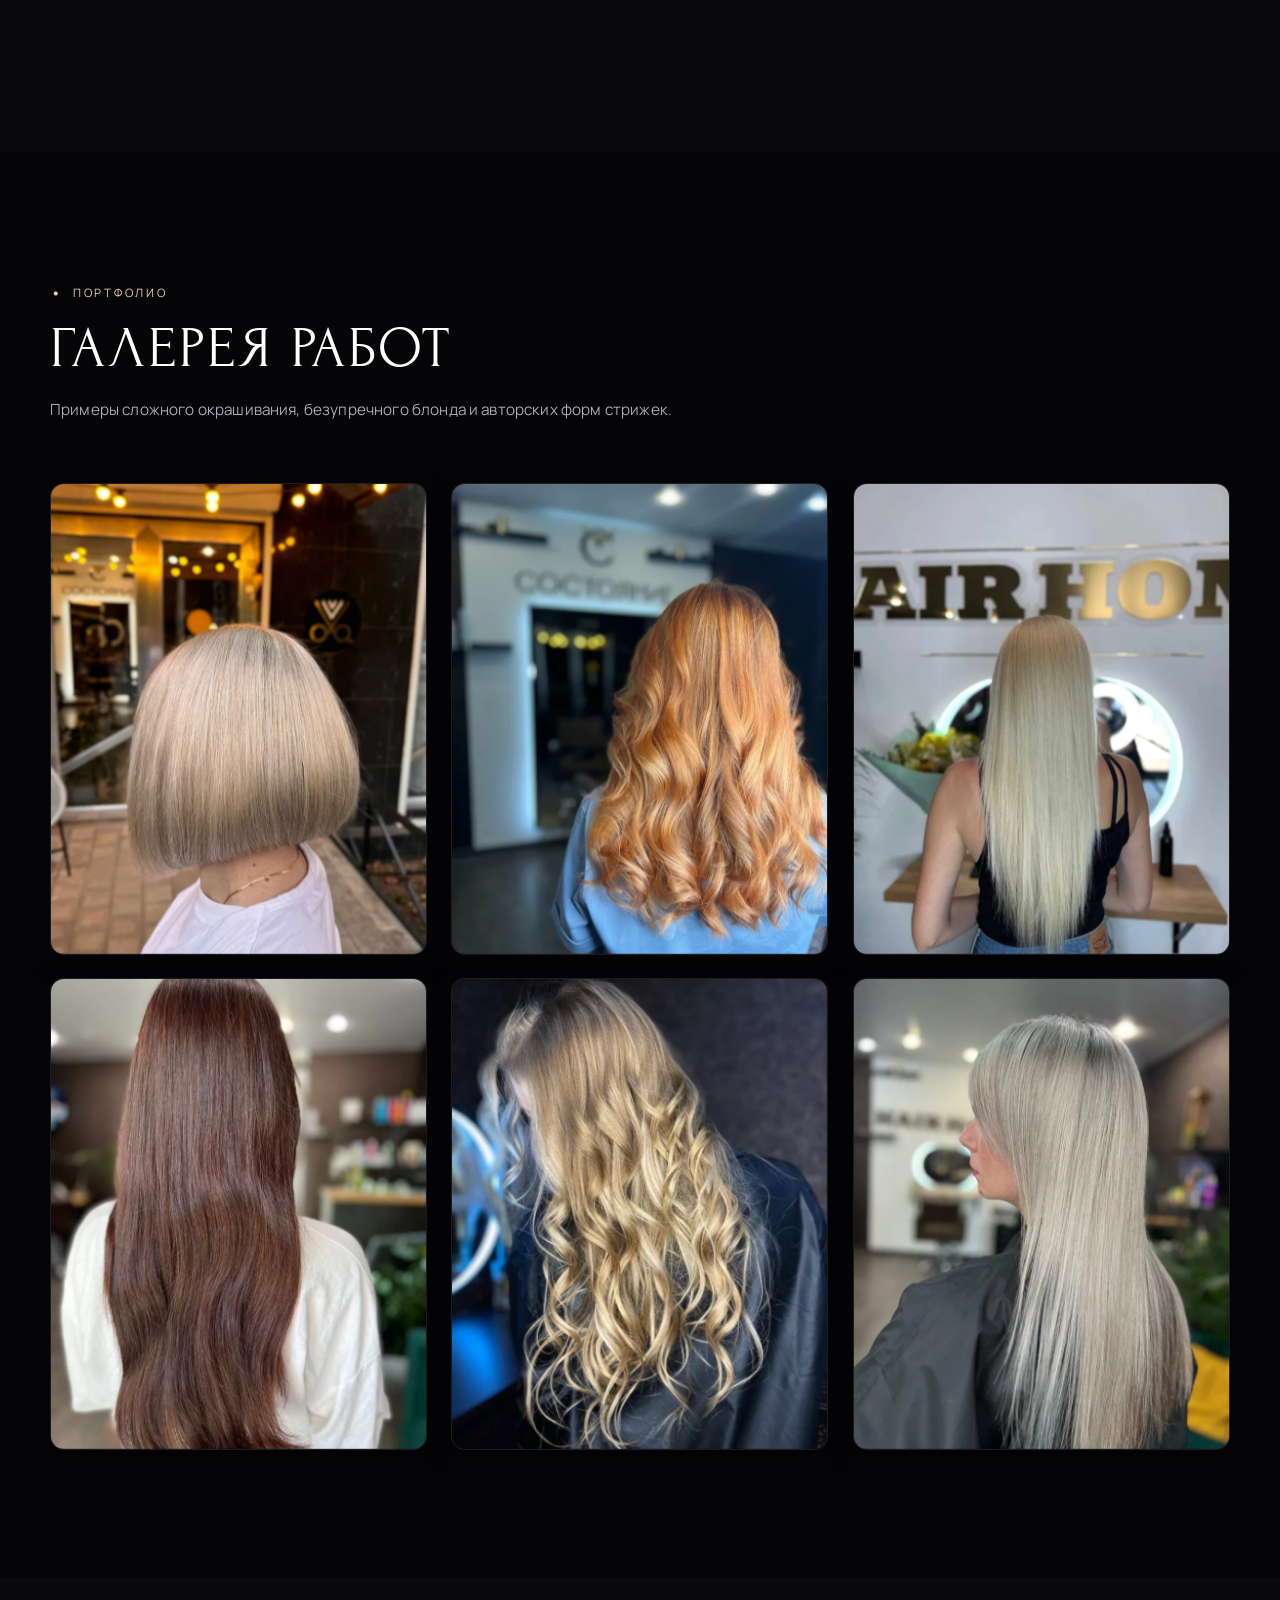
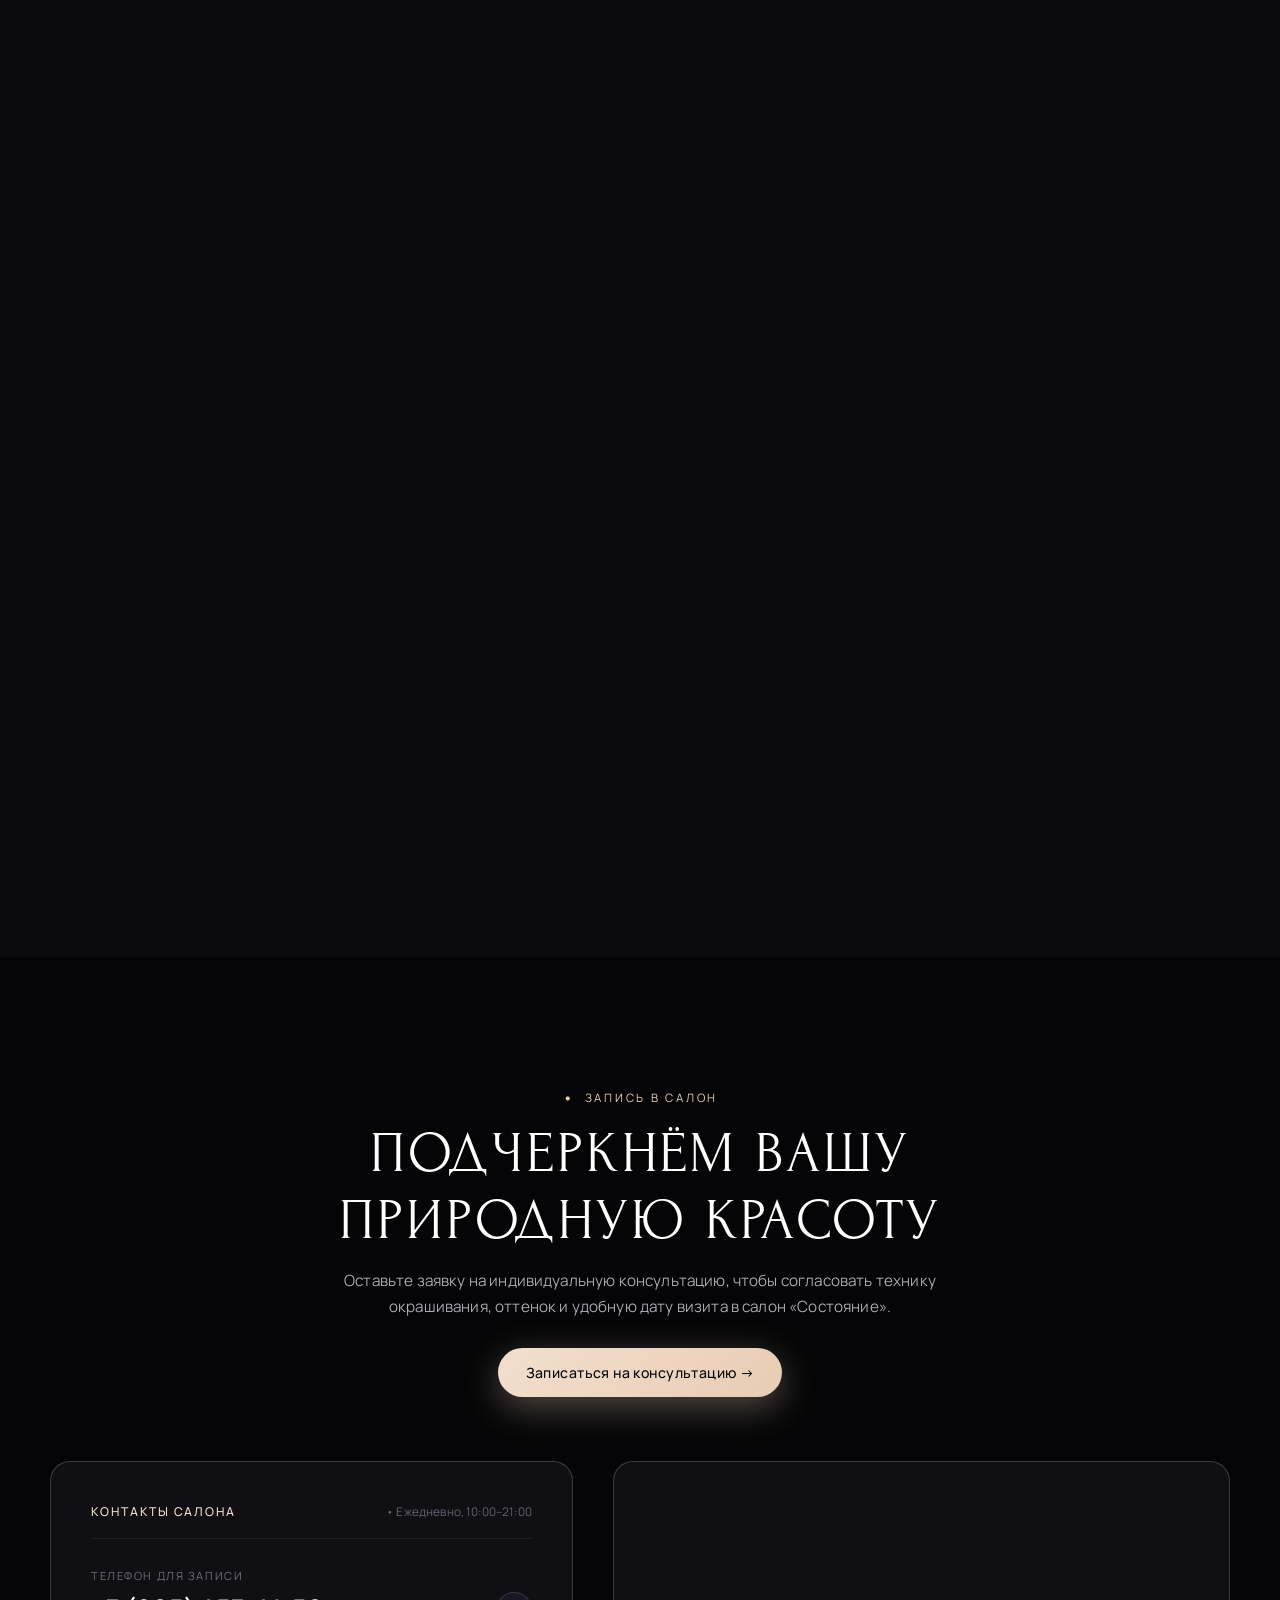
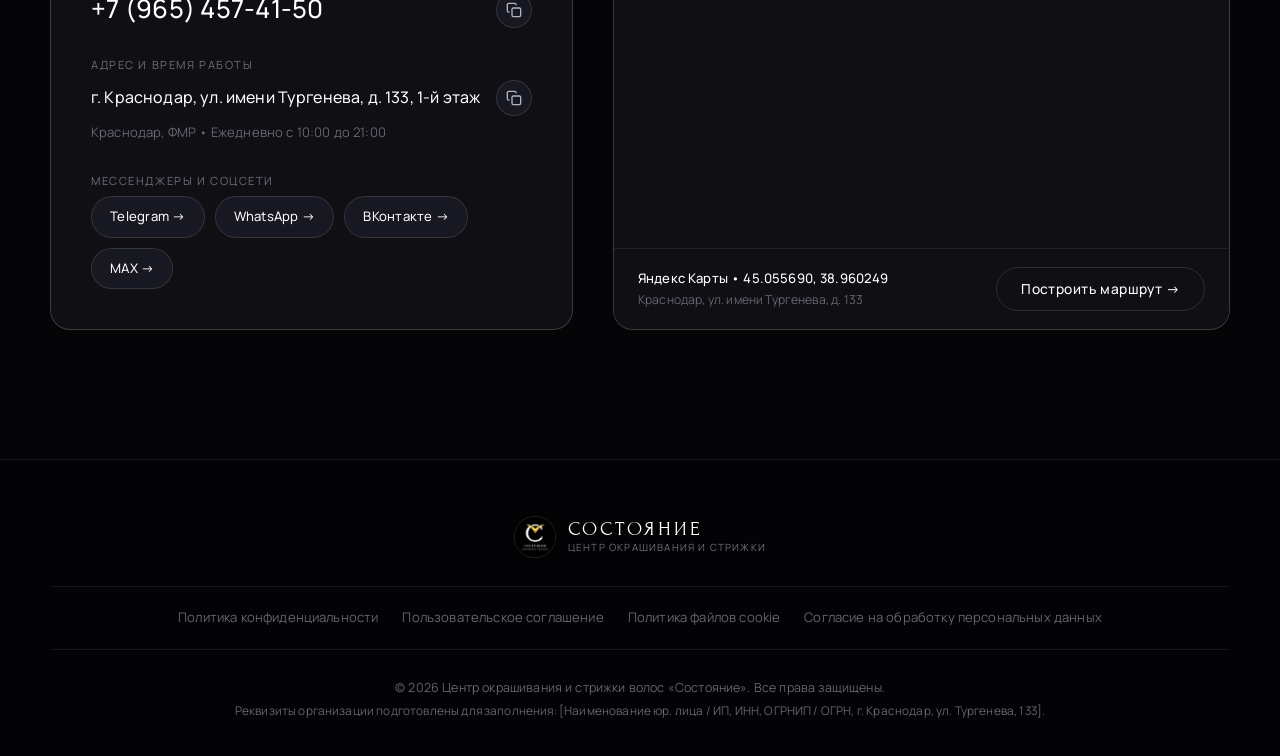
==== commit 56b8ac6f: "style(mobile): align mobile hero layout and typography to reference design (full-width model, 2-line" ====
--- a/index.html
+++ b/index.html
@@ -132,11 +132,10 @@
             <span class="eyebrow-line"></span>
           </div>
 
-          <!-- Hero Heading (Strictly 3 Lines: enlarged & shifted left) -->
+          <!-- Hero Heading (2 Lines on Mobile matching Reference Photo 2, 3 Lines on Desktop) -->
           <h1 class="hero-title-refined">
             <span class="hero-line hero-line-white hero-fade-in">Эстетика вашего</span>
-            <span class="hero-line hero-line-gold hero-fade-in">совершенного</span>
-            <span class="hero-line hero-line-gold hero-fade-in">цвета</span>
+            <span class="hero-line-gold-block hero-fade-in"><span class="hero-line hero-line-gold hero-word-1">совершенного</span> <span class="hero-line hero-line-gold hero-word-2">цвета</span></span>
           </h1>
 
           <!-- Hero CTA Group -->
--- a/assets/css/style.css
+++ b/assets/css/style.css
@@ -691,13 +691,14 @@
 }
 
 /* Hero Heading (Strictly 3 Lines: enlarged & impactful, shifted left) */
+/* Hero Heading (Strictly 3 Lines on Desktop, 2 Lines on Mobile matching Reference Photo 2) */
 .hero-title-refined {
   font-family: var(--font-serif);
   font-size: clamp(2.1rem, 4.8vw, 4.75rem);
   font-weight: 400;
   line-height: 1.12;
-  letter-spacing: 0.04em;
-  text-transform: uppercase;
+  letter-spacing: 0.02em;
+  text-transform: none; /* Sentence case matching high-fashion reference Photo 2 */
   margin-bottom: 38px;
 }
 
@@ -708,10 +709,19 @@
 }
 
 .hero-line,
-.hero-line-white,
-.hero-line-gold {
+.hero-line-white {
   display: block;
-  white-space: nowrap; /* Strictly guarantees exactly 3 lines */
+  white-space: nowrap;
+}
+
+.hero-line-gold-block {
+  display: block;
+}
+
+.hero-line.hero-word-1,
+.hero-line.hero-word-2 {
+  display: block; /* Strictly 3 lines on desktop */
+  white-space: nowrap;
 }
 
 .hero-line-white {
@@ -1874,7 +1884,7 @@
     display: none !important;
   }
 
-  /* Centered Hero on Tablet & Mobile: Uncropped Model + Clean Flow (Photo 8) */
+  /* Centered Hero on Tablet & Mobile: Immersive Model + Seamless 2-Line Flow (Matching Photo 2 Reference) */
   .hero-section {
     display: flex;
     flex-direction: column;
@@ -1882,10 +1892,10 @@
     justify-content: flex-start;
     min-height: 100svh;
     min-height: 100dvh;
-    padding-top: 68px; /* Compact breathing room under fixed header */
+    padding-top: 52px; /* Sits naturally under fixed header */
     padding-bottom: 14px;
     position: relative;
-    overflow: visible;
+    overflow: hidden;
   }
 
   .hero-visual-wrap {
@@ -1894,11 +1904,12 @@
     right: auto;
     bottom: auto;
     width: 100%;
-    max-width: 320px;
-    height: auto;
-    max-height: none;
-    margin: 0 auto;
-    padding: 0 12px;
+    max-width: 100%;
+    height: 46vh;
+    max-height: 390px;
+    min-height: 250px;
+    margin: 0;
+    padding: 0;
     opacity: 1 !important;
     transform: none !important;
     pointer-events: none;
@@ -1910,30 +1921,27 @@
 
   .hero-model-img {
     width: 100%;
-    max-width: 300px;
-    height: auto;
-    max-height: clamp(190px, 32vh, 270px); /* Compact height ensuring all buttons fit on screen (User request Photo 2->3) */
-    object-fit: contain;
-    object-position: top center;
+    max-width: 440px;
+    height: 100%;
+    object-fit: cover;
+    object-position: center 8%; /* Centers model face, curls, and bare shoulder */
     display: block;
     margin: 0 auto;
-    /* Clean visibility down to her shoulder; silky smooth fade into dark background */
+    /* Soft luxurious dissolution at bottom melting directly behind the eyebrow and title */
     -webkit-mask-image: linear-gradient(
       to bottom,
       #000 0%,
-      #000 76%,
-      rgba(0, 0, 0, 0.82) 84%,
-      rgba(0, 0, 0, 0.45) 92%,
-      rgba(0, 0, 0, 0.12) 97%,
+      #000 58%,
+      rgba(0, 0, 0, 0.78) 74%,
+      rgba(0, 0, 0, 0.3) 88%,
       transparent 100%
     );
     mask-image: linear-gradient(
       to bottom,
       #000 0%,
-      #000 76%,
-      rgba(0, 0, 0, 0.82) 84%,
-      rgba(0, 0, 0, 0.45) 92%,
-      rgba(0, 0, 0, 0.12) 97%,
+      #000 58%,
+      rgba(0, 0, 0, 0.78) 74%,
+      rgba(0, 0, 0, 0.3) 88%,
       transparent 100%
     );
   }
@@ -1946,11 +1954,11 @@
     display: none;
   }
 
-  /* Text container sits strictly BELOW the girl's photo with zero overlap */
+  /* Text container floats gracefully right over the soft feathered bottom of the portrait */
   .hero-container {
     position: relative;
     z-index: 2;
-    margin-top: 6px; /* Tight compact margin */
+    margin-top: -36px; /* Seamless overlap onto soft feathered photo edge like Photo 2 */
     padding: 0 16px;
     width: 100%;
   }
@@ -1965,6 +1973,8 @@
   }
 
   .hero-top-eyebrow {
+    display: inline-flex;
+    align-items: center;
     justify-content: center;
     margin-bottom: 8px;
     gap: 10px;
@@ -1972,57 +1982,85 @@
 
   .hero-top-eyebrow .eyebrow-line {
     width: 20px;
+    height: 1px;
+    background-color: var(--accent-gold);
+    opacity: 0.8;
   }
 
   .hero-top-eyebrow .eyebrow-text {
     font-size: 0.68rem;
     letter-spacing: 0.18em;
+    color: var(--accent-gold);
+    text-transform: uppercase;
   }
 
   .hero-title-refined {
     text-align: center;
-    font-size: clamp(1.35rem, 5.4vw, 1.85rem);
+    font-size: clamp(1.45rem, 6.2vw, 1.95rem);
     line-height: 1.15;
-    letter-spacing: 0.02em;
-    margin-bottom: 14px;
-  }
-
-  .hero-line,
-  .hero-line-white,
-  .hero-line-gold {
+    letter-spacing: 0.01em;
+    text-transform: none; /* Sentence case matching high-fashion reference Photo 2 */
+    margin-bottom: 12px;
+  }
+
+  .hero-line-white {
     display: block;
-    white-space: nowrap; /* Strictly guarantees 3 lines */
+    margin-bottom: 2px;
+  }
+
+  .hero-line-gold-block {
+    display: block;
+    white-space: nowrap;
+  }
+
+  .hero-line.hero-word-1,
+  .hero-line.hero-word-2 {
+    display: inline; /* Strictly 2 lines on mobile matching Photo 2: "Эстетика вашего" / "совершенного цвета" */
+    white-space: normal;
   }
 
   .hero-cta-group-refined {
+    display: flex;
     flex-direction: column;
     align-items: center;
     justify-content: center;
     width: 100%;
     gap: 10px;
+    margin-top: 14px;
     margin-bottom: 12px;
   }
 
   .hero-cta-group-refined .btn-gold {
     width: 100%;
-    max-width: 310px;
-    padding: 13px 24px;
-    font-size: 0.92rem;
+    max-width: 320px;
+    padding: 14px 26px;
+    font-size: 0.94rem;
+    font-weight: 500;
     display: flex;
     align-items: center;
     justify-content: center;
     border-radius: 9999px;
+    box-shadow: 0 10px 28px rgba(232, 204, 180, 0.28);
   }
 
   .hero-secondary-action {
+    display: inline-flex;
+    align-items: center;
     justify-content: center;
-    font-size: 0.84rem;
+    font-size: 0.86rem;
     gap: 8px;
+    color: rgba(255, 255, 255, 0.9);
   }
 
   .hero-sec-arrow-circle {
-    width: 32px;
-    height: 32px;
+    width: 34px;
+    height: 34px;
+    border-radius: 50%;
+    border: 1px solid rgba(255, 255, 255, 0.25);
+    display: flex;
+    align-items: center;
+    justify-content: center;
+    color: #FFFFFF;
   }
 
   .hero-scroll-indicator {
@@ -2052,24 +2090,30 @@
 /* Extra short mobile viewport protection (e.g. iPhone SE / browser toolbars) */
 @media (max-height: 720px) and (max-width: 991px) {
   .hero-section {
-    padding-top: 60px;
-    padding-bottom: 8px;
-  }
-  .hero-model-img {
-    max-height: 26vh;
+    padding-top: 50px;
+    padding-bottom: 6px;
+  }
+  .hero-visual-wrap {
+    height: 40vh;
+    max-height: 300px;
+    min-height: 220px;
+  }
+  .hero-container {
+    margin-top: -24px;
   }
   .hero-title-refined {
-    font-size: 1.25rem;
+    font-size: 1.3rem;
     margin-bottom: 10px;
   }
   .hero-cta-group-refined {
     gap: 8px;
+    margin-top: 10px;
     margin-bottom: 8px;
   }
   .hero-cta-group-refined .btn-gold {
-    padding: 11px 20px;
+    padding: 12px 22px;
     font-size: 0.88rem;
-    max-width: 280px;
+    max-width: 290px;
   }
   .hero-scroll-indicator {
     margin-top: 4px;
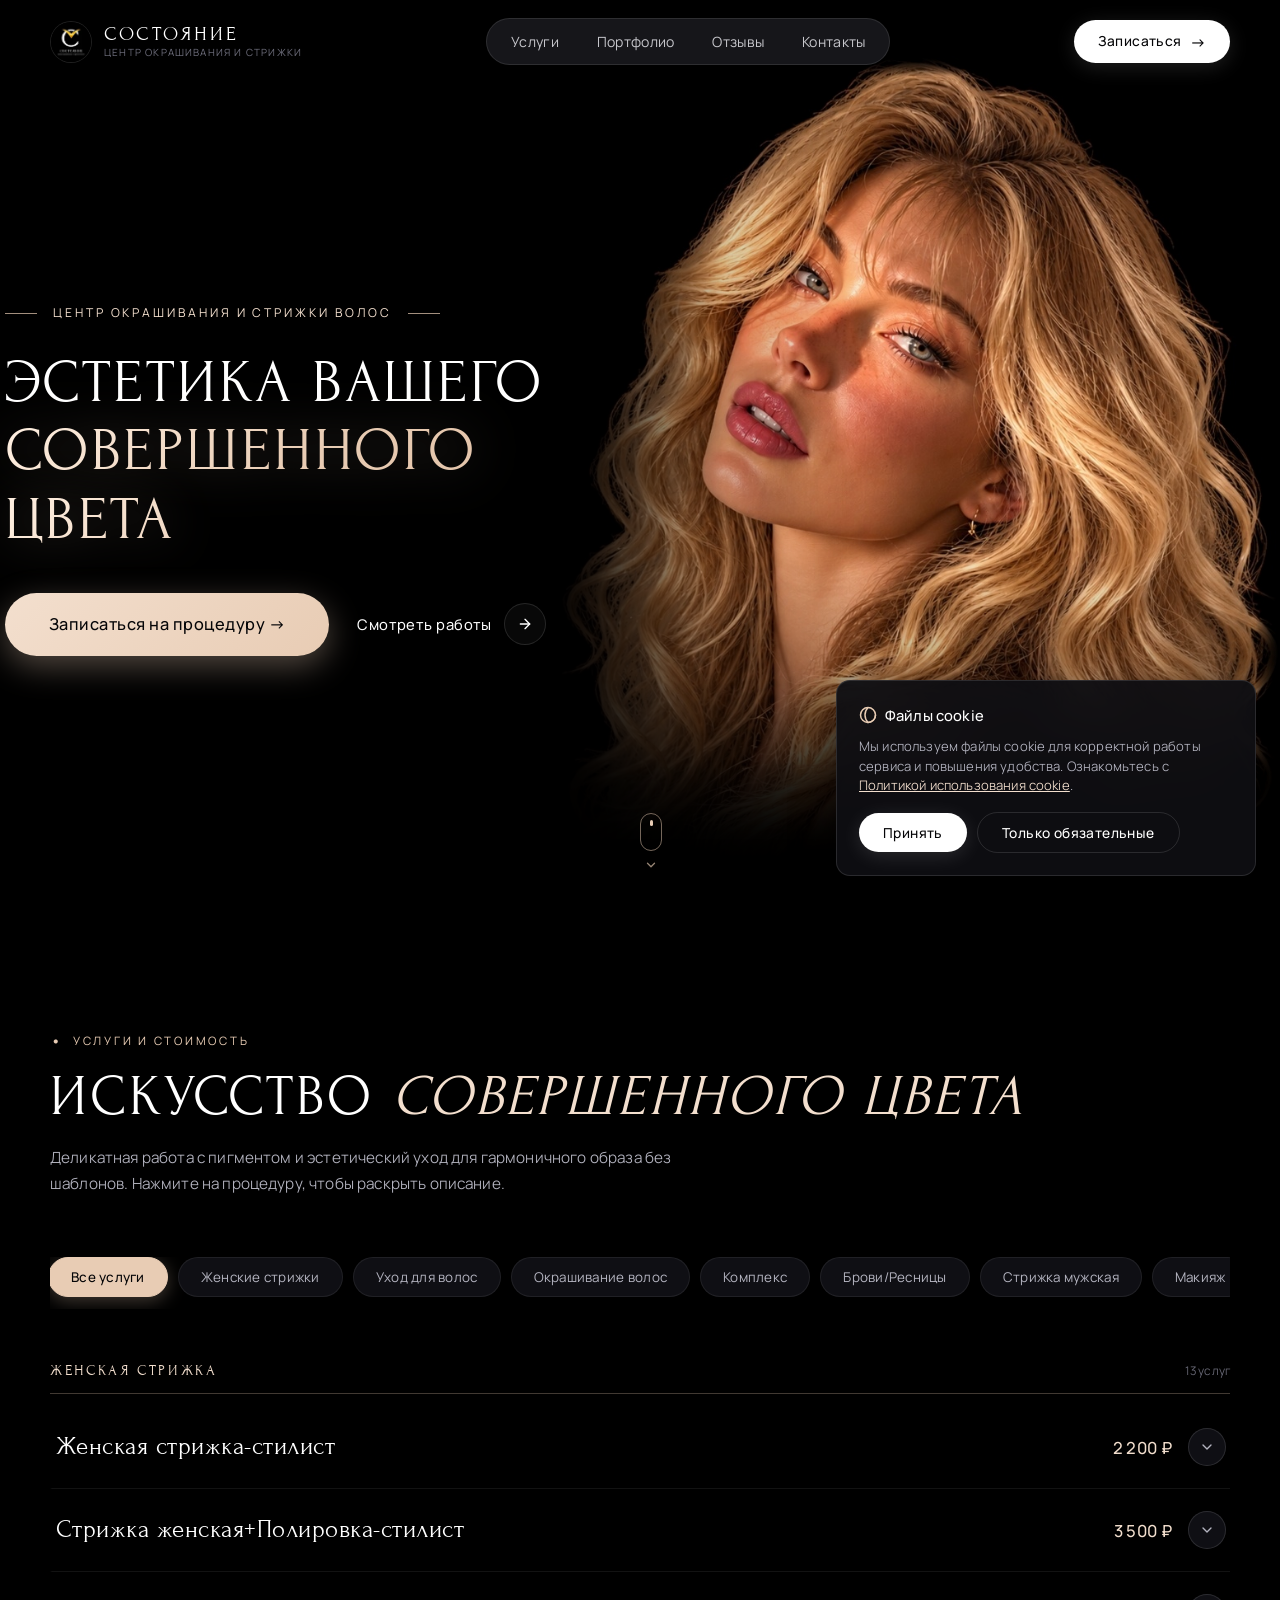
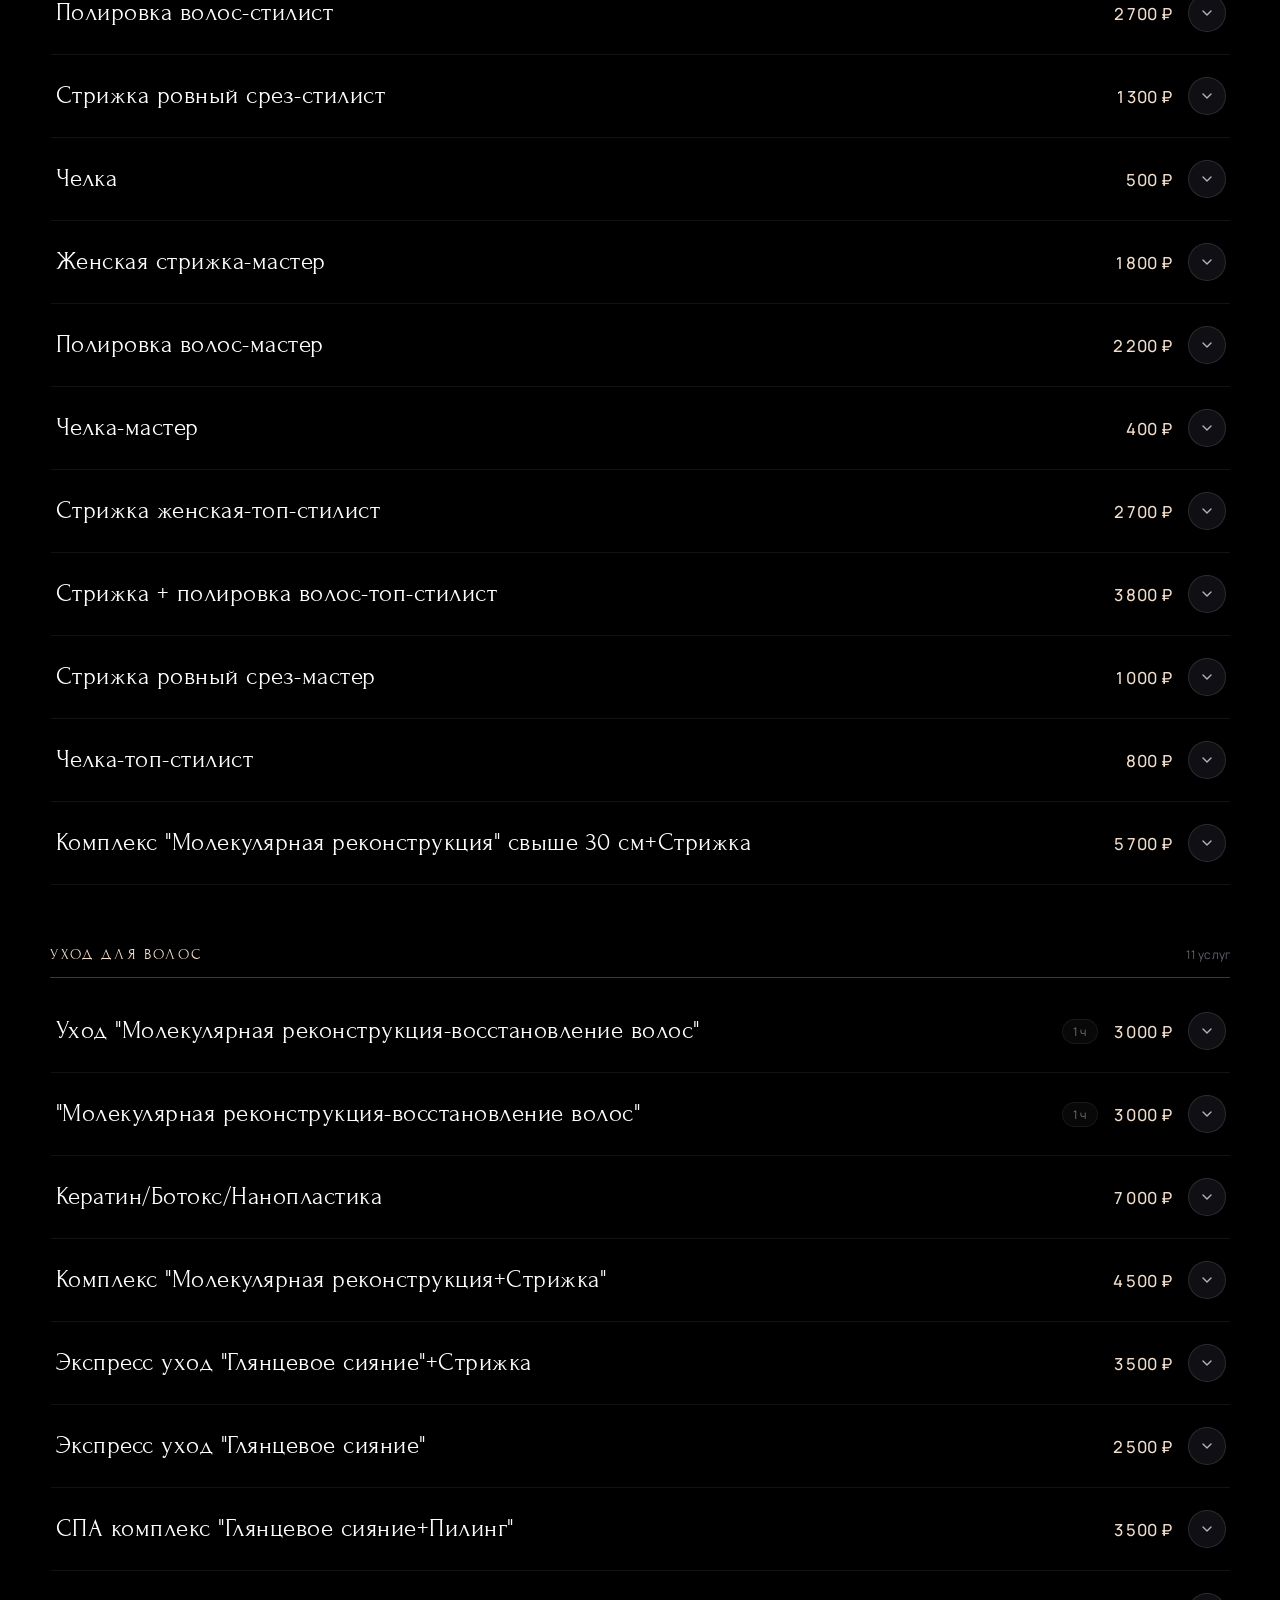
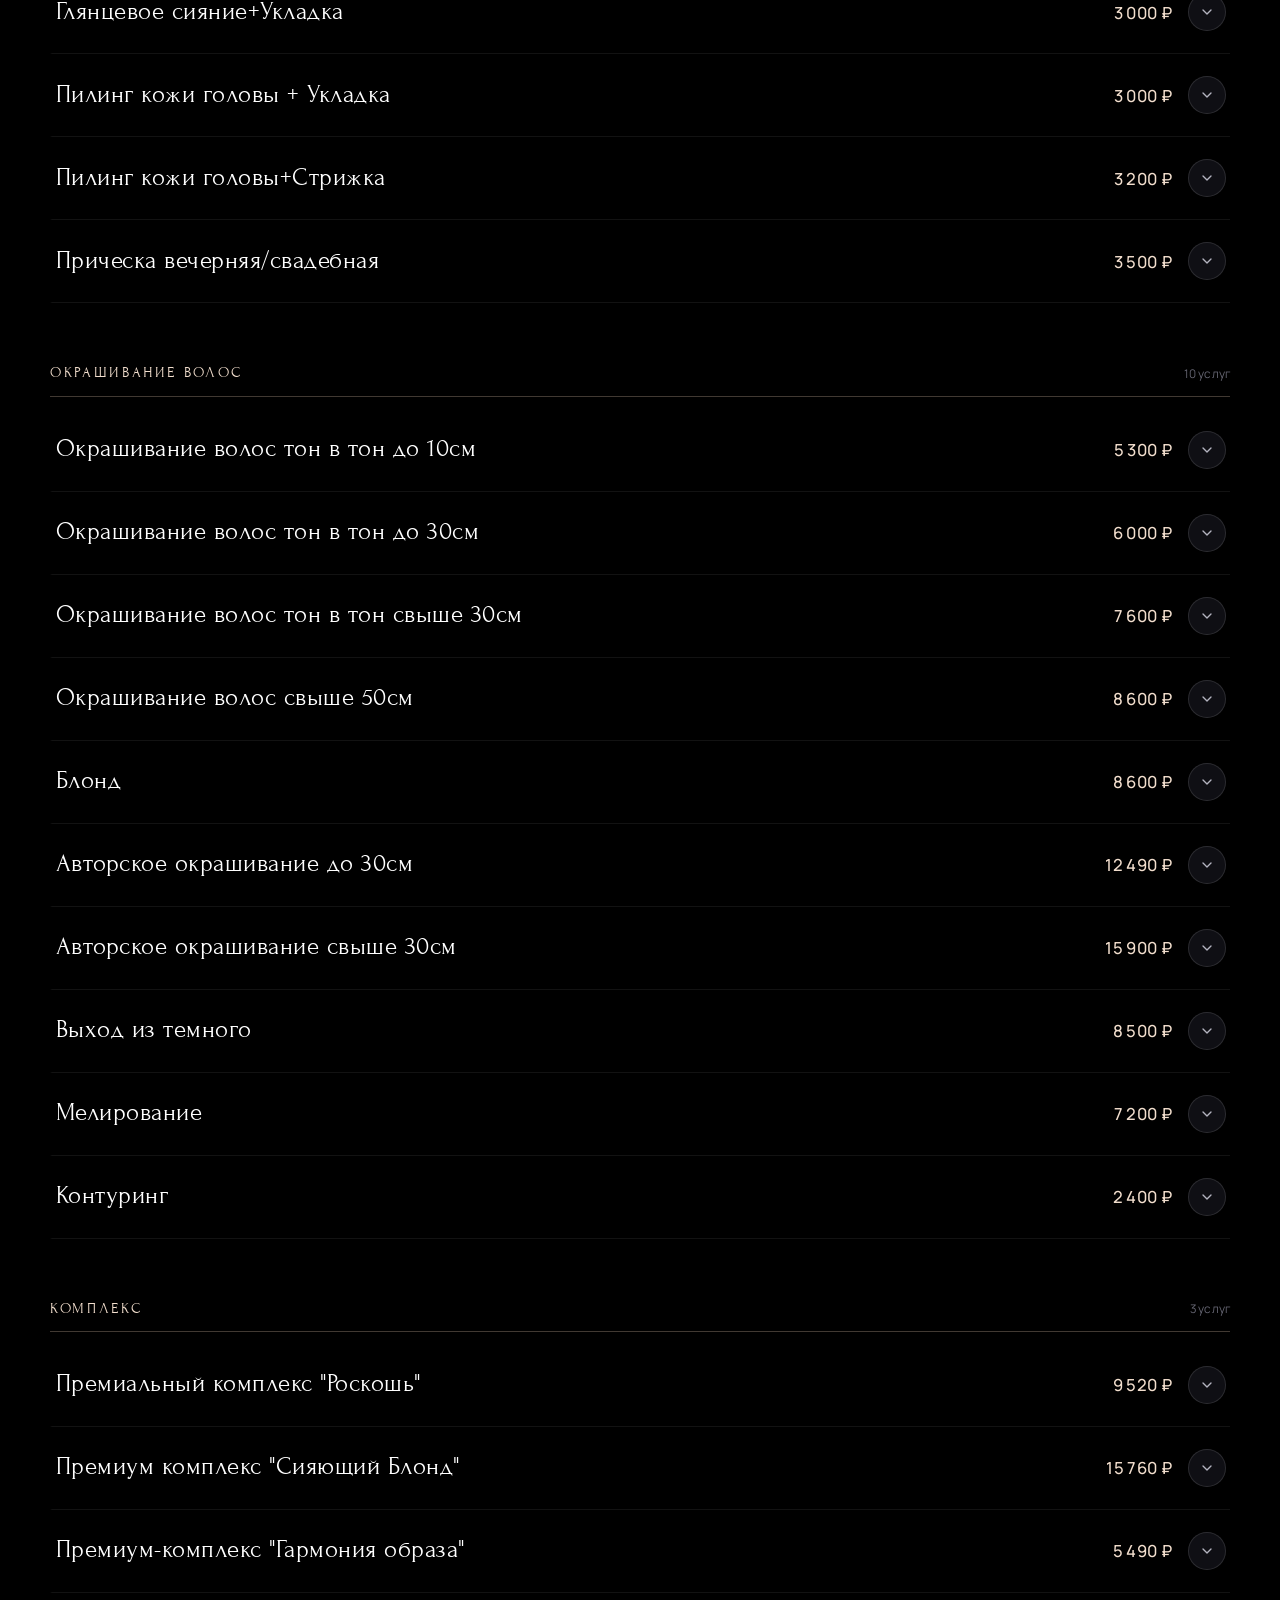
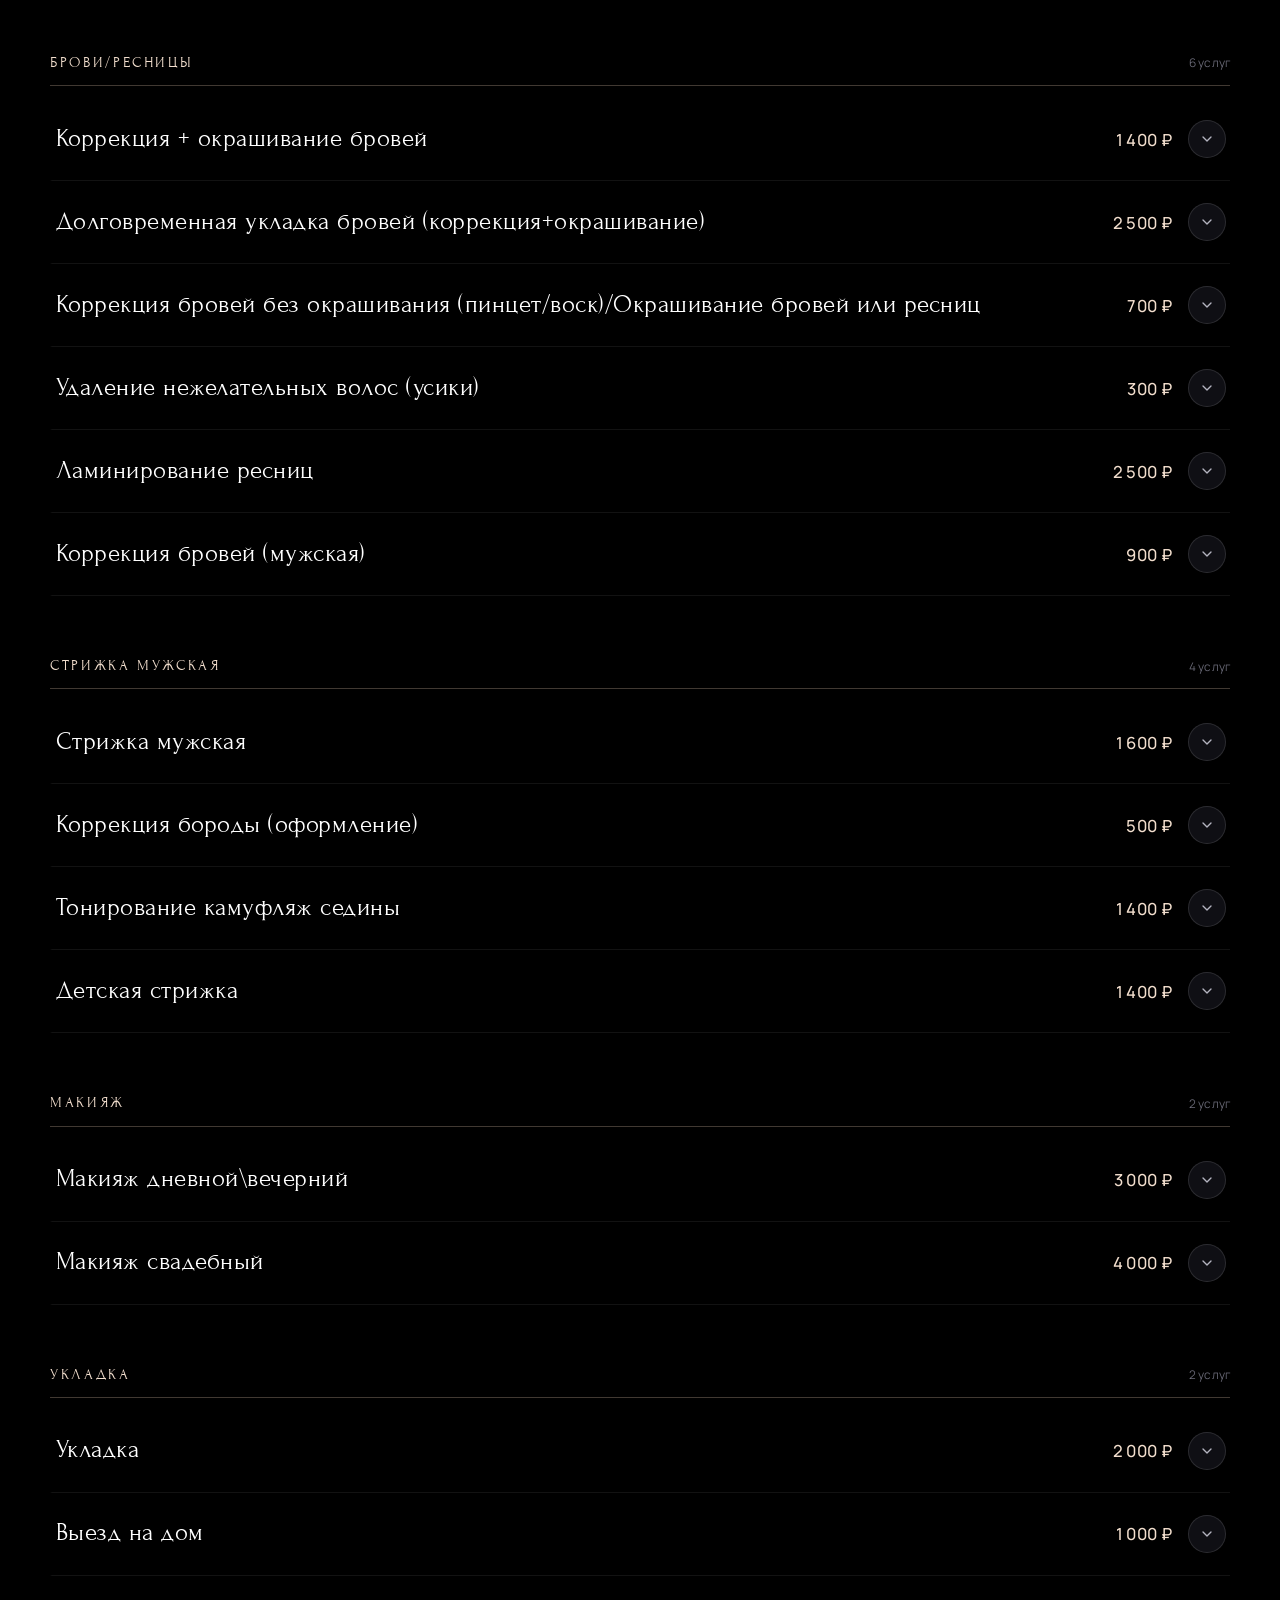
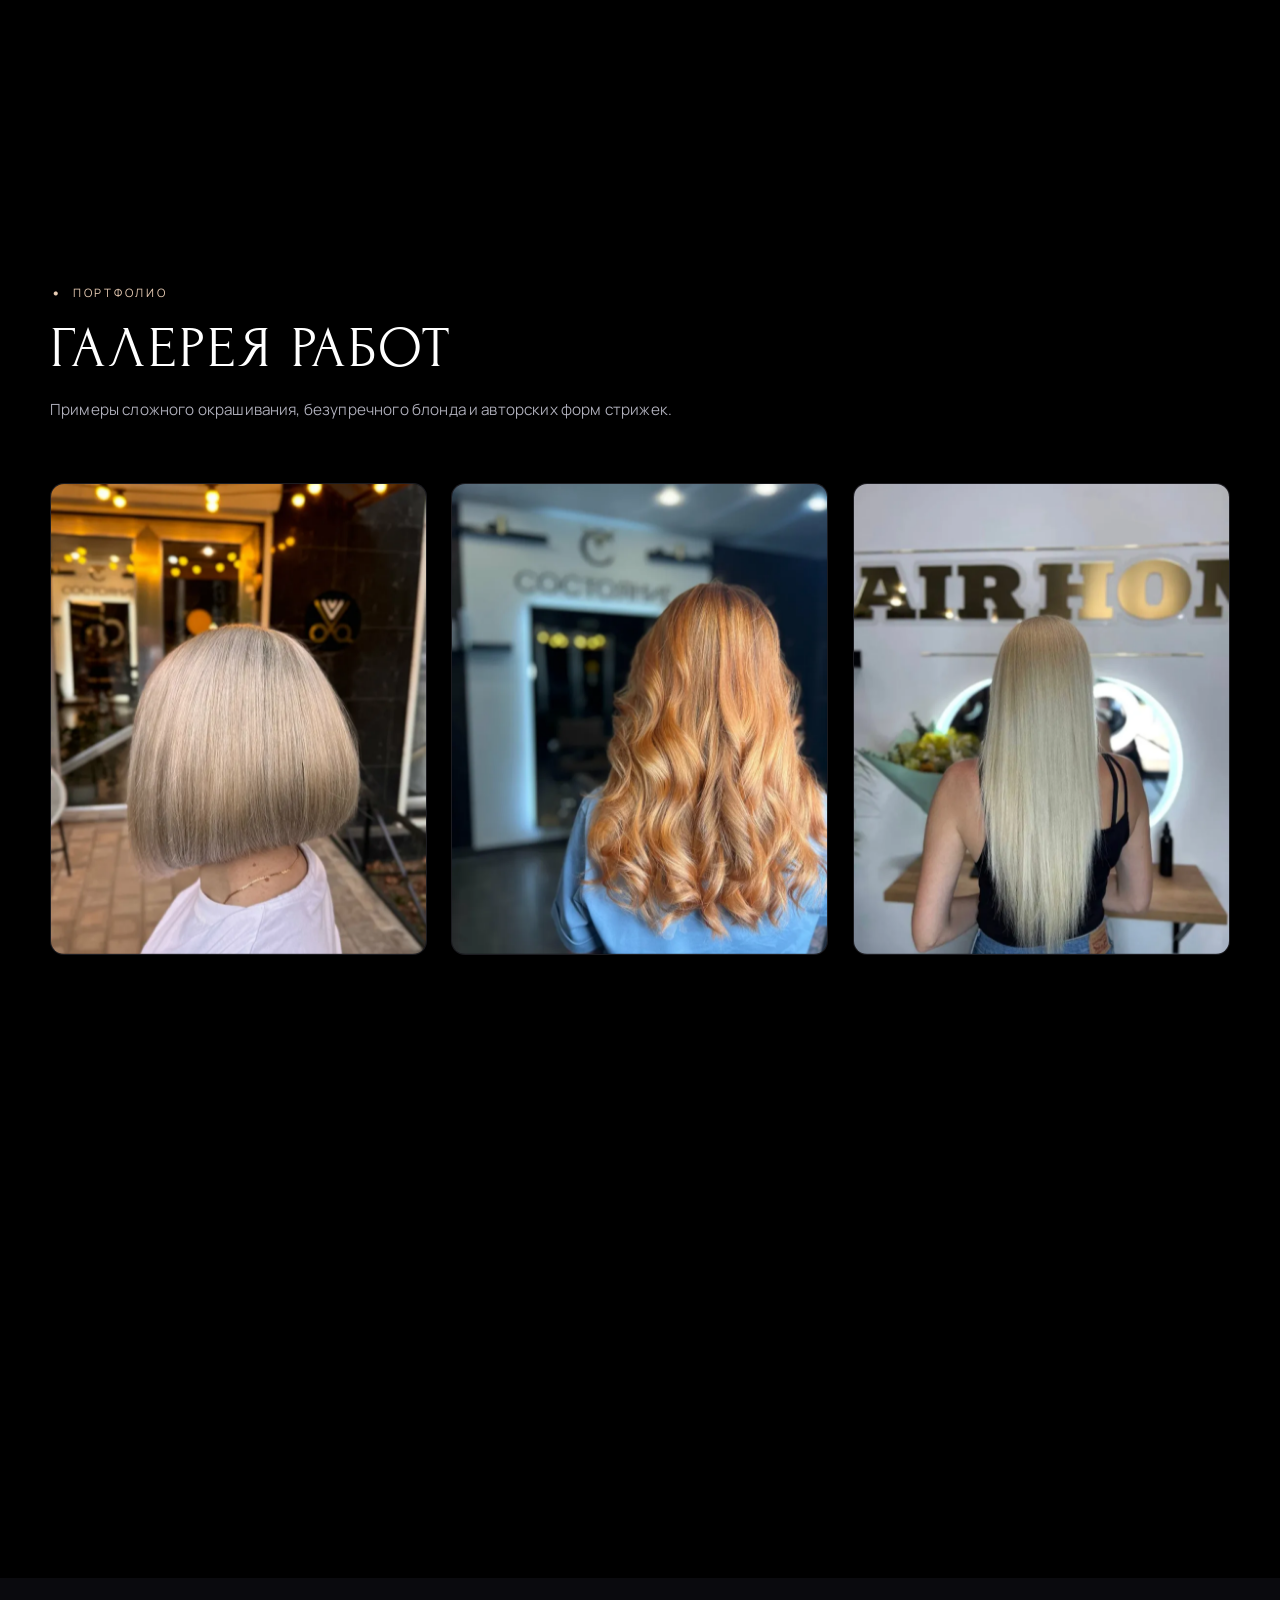
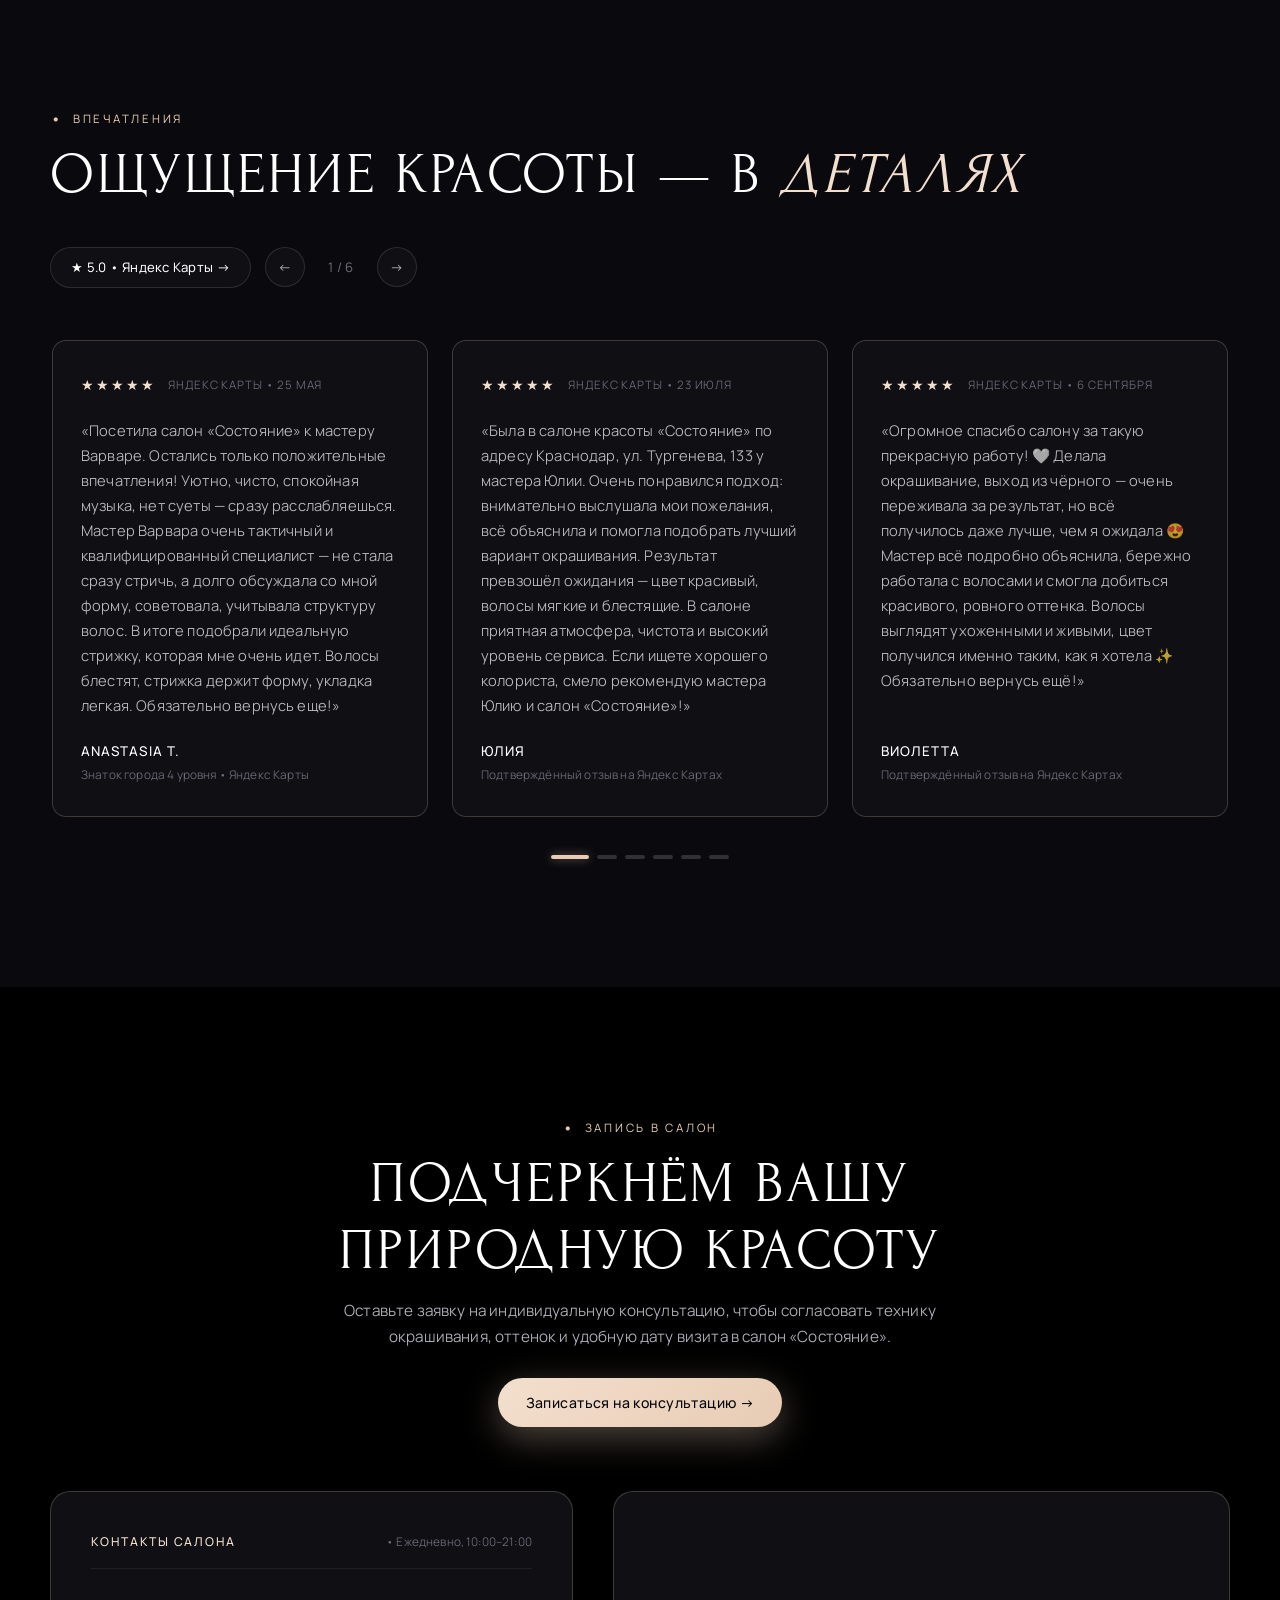
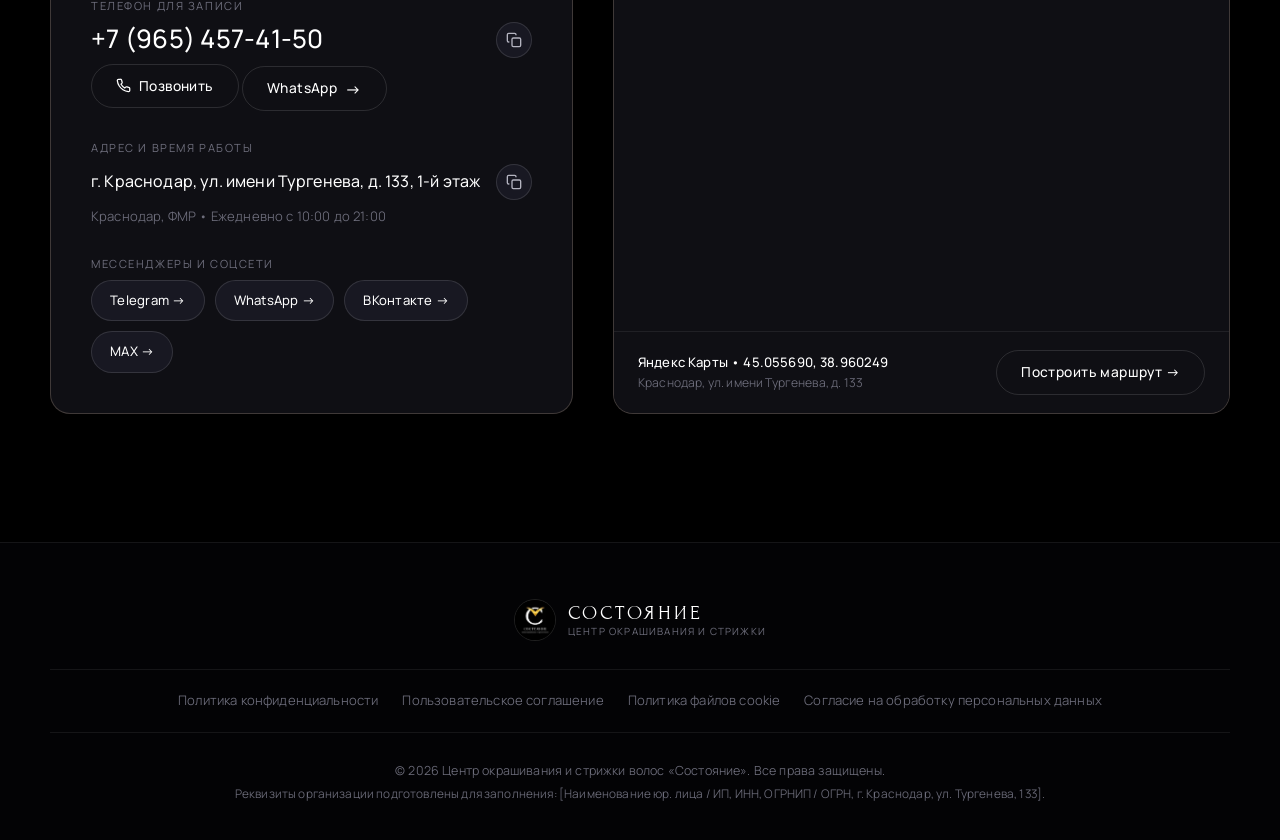
==== commit 1b28176c: "feat(mobile): luxury UI/UX enhancements with floating booking bar, fullscreen lightbox, refined menu" ====
--- a/index.html
+++ b/index.html
@@ -91,16 +91,43 @@
 
   <!-- Mobile Drawer Menu -->
   <div class="mobile-nav-drawer" id="mobileNavDrawer" aria-hidden="true">
+    <div class="mobile-nav-header">
+      <div class="mobile-nav-brand">
+        <span class="mobile-nav-brand-title">СОСТОЯНИЕ</span>
+        <span class="mobile-nav-brand-sub">Центр окрашивания и стрижки волос</span>
+      </div>
+    </div>
     <div class="mobile-nav-links">
-      <a href="#services" class="mobile-nav-link">Услуги</a>
-      <a href="#portfolio" class="mobile-nav-link">Портфолио</a>
-      <a href="#reviews" class="mobile-nav-link">Отзывы</a>
-      <a href="#contacts" class="mobile-nav-link">Контакты</a>
+      <a href="#services" class="mobile-nav-link">
+        <span class="mobile-nav-num">01</span>
+        <span class="mobile-nav-text">Услуги и цены</span>
+      </a>
+      <a href="#portfolio" class="mobile-nav-link">
+        <span class="mobile-nav-num">02</span>
+        <span class="mobile-nav-text">Галерея работ</span>
+      </a>
+      <a href="#reviews" class="mobile-nav-link">
+        <span class="mobile-nav-num">03</span>
+        <span class="mobile-nav-text">Отзывы гостей</span>
+      </a>
+      <a href="#contacts" class="mobile-nav-link">
+        <span class="mobile-nav-num">04</span>
+        <span class="mobile-nav-text">Контакты и адрес</span>
+      </a>
     </div>
     <div class="mobile-nav-footer">
-      <p style="font-size: 0.95rem; color: #FFFFFF; font-weight: 600;">+7 (965) 457-41-50</p>
-      <p style="font-size: 0.84rem; color: var(--text-muted);">г. Краснодар, ул. Тургенева, 133 • Ежедневно с 10:00 до 21:00</p>
-      <a href="https://n567509.yclients.com" target="_blank" rel="noopener noreferrer" class="btn btn-gold" style="width: 100%; margin-top: 10px;">
+      <div class="mobile-nav-contact-card">
+        <a href="tel:+79654574150" class="mobile-nav-phone-link">
+          <svg width="17" height="17" viewBox="0 0 24 24" fill="none" stroke="currentColor" stroke-width="2" stroke-linecap="round" stroke-linejoin="round" aria-hidden="true"><path d="M22 16.92v3a2 2 0 0 1-2.18 2 19.79 19.79 0 0 1-8.63-3.07 19.5 19.5 0 0 1-6-6 19.79 19.79 0 0 1-3.07-8.67A2 2 0 0 1 4.11 2h3a2 2 0 0 1 2 1.72 12.84 12.84 0 0 0 .7 2.81 2 2 0 0 1-.45 2.11L8.09 9.91a16 16 0 0 0 6 6l1.27-1.27a2 2 0 0 1 2.11-.45 12.84 12.84 0 0 0 2.81.7A2 2 0 0 1 22 16.92z"></path></svg>
+          <span>+7 (965) 457-41-50</span>
+        </a>
+        <div class="mobile-nav-messengers">
+          <a href="https://wa.me/79654574150?text=%D0%97%D0%B4%D1%80%D0%B0%D0%B2%D1%81%D1%82%D0%B2%D1%83%D0%B9%D1%82%D0%B5!%20%D0%A5%D0%BE%D1%87%D1%83%20%D0%B7%D0%B0%D0%BF%D0%B8%D1%81%D0%B0%D1%82%D1%8C%D1%81%D1%8F%20%D0%B2%20%D1%81%D0%B0%D0%BB%D0%BE%D0%BD%20%C2%AB%D0%A1%D0%BE%D1%81%D1%82%D0%BE%D1%8F%D0%BD%D0%B8%D0%B5%C2%BB" target="_blank" rel="noopener noreferrer" class="mobile-nav-msg-pill">WhatsApp</a>
+          <a href="https://t.me/sostoyaniye_krd" target="_blank" rel="noopener noreferrer" class="mobile-nav-msg-pill">Telegram</a>
+        </div>
+      </div>
+      <p style="font-size: 0.8rem; color: var(--text-muted); margin-bottom: 6px;">г. Краснодар, ул. Тургенева, 133 • Ежедневно с 10:00 до 21:00</p>
+      <a href="https://n567509.yclients.com" target="_blank" rel="noopener noreferrer" class="btn btn-gold mobile-nav-cta">
         <span>Записаться онлайн</span>
         <span class="btn-arrow" aria-hidden="true">→</span>
       </a>
@@ -1633,6 +1660,16 @@
             </article>
 
           </div>
+        </div>
+
+        <!-- Interactive indicator dashes for carousel navigation -->
+        <div class="reviews-progress-dots" id="reviewsDots" aria-label="Индикаторы отзывов">
+          <button type="button" class="progress-dash active" data-slide="0" aria-label="Отзыв 1"></button>
+          <button type="button" class="progress-dash" data-slide="1" aria-label="Отзыв 2"></button>
+          <button type="button" class="progress-dash" data-slide="2" aria-label="Отзыв 3"></button>
+          <button type="button" class="progress-dash" data-slide="3" aria-label="Отзыв 4"></button>
+          <button type="button" class="progress-dash" data-slide="4" aria-label="Отзыв 5"></button>
+          <button type="button" class="progress-dash" data-slide="5" aria-label="Отзыв 6"></button>
         </div>
 
       </div>
@@ -1679,6 +1716,17 @@
                   <svg width="16" height="16" viewBox="0 0 24 24" fill="none" stroke="currentColor" stroke-width="2"><rect x="9" y="9" width="13" height="13" rx="2" ry="2"></rect><path d="M5 15H4a2 2 0 0 1-2-2V4a2 2 0 0 1 2-2h9a2 2 0 0 1 2 2v1"></path></svg>
                 </button>
               </div>
+              <!-- Mobile Fast Call / Chat Actions -->
+              <div class="mobile-contact-fast-actions">
+                <a href="tel:+79654574150" class="btn btn-outline btn-sm mobile-fast-action-btn">
+                  <svg width="15" height="15" viewBox="0 0 24 24" fill="none" stroke="currentColor" stroke-width="2"><path d="M22 16.92v3a2 2 0 0 1-2.18 2 19.79 19.79 0 0 1-8.63-3.07 19.5 19.5 0 0 1-6-6 19.79 19.79 0 0 1-3.07-8.67A2 2 0 0 1 4.11 2h3a2 2 0 0 1 2 1.72 12.84 12.84 0 0 0 .7 2.81 2 2 0 0 1-.45 2.11L8.09 9.91a16 16 0 0 0 6 6l1.27-1.27a2 2 0 0 1 2.11-.45 12.84 12.84 0 0 0 2.81.7A2 2 0 0 1 22 16.92z"></path></svg>
+                  <span>Позвонить</span>
+                </a>
+                <a href="https://wa.me/79654574150?text=%D0%97%D0%B4%D1%80%D0%B0%D0%B2%D1%81%D1%82%D0%B2%D1%83%D0%B9%D1%82%D0%B5!%20%D0%A5%D0%BE%D1%87%D1%83%20%D0%B7%D0%B0%D0%BF%D0%B8%D1%81%D0%B0%D1%82%D1%8C%D1%81%D1%8F%20%D0%B2%20%D1%81%D0%B0%D0%BB%D0%BE%D0%BD%20%C2%AB%D0%A1%D0%BE%D1%81%D1%82%D0%BE%D1%8F%D0%BD%D0%B8%D0%B5%C2%BB" target="_blank" rel="noopener noreferrer" class="btn btn-outline btn-sm mobile-fast-action-btn">
+                  <span>WhatsApp</span>
+                  <span class="btn-arrow" aria-hidden="true">→</span>
+                </a>
+              </div>
             </div>
 
             <!-- Address with Copy Button -->
@@ -1806,6 +1854,48 @@
     <span class="toast-message" id="toastMessage">Скопировано в буфер обмена</span>
   </div>
 
+  <!-- Portfolio Lightbox Modal (Full-Screen View) -->
+  <div class="portfolio-lightbox" id="portfolioLightbox" aria-hidden="true" role="dialog" aria-modal="true" aria-label="Просмотр фотографии работы">
+    <div class="lightbox-backdrop" id="lightboxBackdrop"></div>
+    <div class="lightbox-dialog">
+      <button type="button" class="lightbox-close-btn" id="lightboxCloseBtn" aria-label="Закрыть просмотр">
+        <svg width="22" height="22" viewBox="0 0 24 24" fill="none" stroke="currentColor" stroke-width="2" stroke-linecap="round" stroke-linejoin="round">
+          <line x1="18" y1="6" x2="6" y2="18"></line>
+          <line x1="6" y1="6" x2="18" y2="18"></line>
+        </svg>
+      </button>
+      <div class="lightbox-media">
+        <img src="" alt="" class="lightbox-image" id="lightboxImg">
+      </div>
+      <div class="lightbox-meta">
+        <span class="lightbox-tag">«Состояние» • Краснодар</span>
+        <h3 class="lightbox-title" id="lightboxCaption"></h3>
+        <a href="https://n567509.yclients.com" target="_blank" rel="noopener noreferrer" class="btn btn-gold btn-sm lightbox-cta">
+          <span>Хочу такое же окрашивание</span>
+          <span class="btn-arrow" aria-hidden="true">→</span>
+        </a>
+      </div>
+    </div>
+  </div>
+
+  <!-- Floating Mobile Quick-Action Bar (Appears when scrolled past hero) -->
+  <aside class="mobile-floating-cta" id="mobileFloatingCta" aria-label="Быстрая запись в салон">
+    <a href="tel:+79654574150" class="floating-cta-icon-btn" aria-label="Позвонить в салон">
+      <svg width="18" height="18" viewBox="0 0 24 24" fill="none" stroke="currentColor" stroke-width="2" stroke-linecap="round" stroke-linejoin="round" aria-hidden="true">
+        <path d="M22 16.92v3a2 2 0 0 1-2.18 2 19.79 19.79 0 0 1-8.63-3.07 19.5 19.5 0 0 1-6-6 19.79 19.79 0 0 1-3.07-8.67A2 2 0 0 1 4.11 2h3a2 2 0 0 1 2 1.72 12.84 12.84 0 0 0 .7 2.81 2 2 0 0 1-.45 2.11L8.09 9.91a16 16 0 0 0 6 6l1.27-1.27a2 2 0 0 1 2.11-.45 12.84 12.84 0 0 0 2.81.7A2 2 0 0 1 22 16.92z"></path>
+      </svg>
+    </a>
+    <a href="https://wa.me/79654574150?text=%D0%97%D0%B4%D1%80%D0%B0%D0%B2%D1%81%D1%82%D0%B2%D1%83%D0%B9%D1%82%D0%B5!%20%D0%A5%D0%BE%D1%87%D1%83%20%D0%B7%D0%B0%D0%BF%D0%B8%D1%81%D0%B0%D1%82%D1%8C%D1%81%D1%8F%20%D0%B2%20%D1%81%D0%B0%D0%BB%D0%BE%D0%BD%20%C2%AB%D0%A1%D0%BE%D1%81%D1%82%D0%BE%D1%8F%D0%BD%D0%B8%D0%B5%C2%BB" target="_blank" rel="noopener noreferrer" class="floating-cta-icon-btn" aria-label="Написать в WhatsApp">
+      <svg width="18" height="18" viewBox="0 0 24 24" fill="none" stroke="currentColor" stroke-width="2" stroke-linecap="round" stroke-linejoin="round" aria-hidden="true">
+        <path d="M21 11.5a8.38 8.38 0 0 1-.9 3.8 8.5 8.5 0 0 1-7.6 4.7 8.38 8.38 0 0 1-3.8-.9L3 21l1.9-5.7a8.38 8.38 0 0 1-.9-3.8 8.5 8.5 0 0 1 4.7-7.6 8.38 8.38 0 0 1 3.8-.9h.5a8.48 8.48 0 0 1 8 8v.5z"></path>
+      </svg>
+    </a>
+    <a href="https://n567509.yclients.com" target="_blank" rel="noopener noreferrer" class="floating-cta-book-btn">
+      <span>Записаться</span>
+      <span class="btn-arrow" aria-hidden="true">→</span>
+    </a>
+  </aside>
+
   <!-- Scripts -->
   <script src="assets/js/main.js"></script>
   <script src="assets/js/cookie-banner.js"></script>
--- a/assets/css/style.css
+++ b/assets/css/style.css
@@ -8,7 +8,7 @@
    -------------------------------------------------------------------------- */
 :root {
   /* Backgrounds */
-  --bg-primary: #050507;
+  --bg-primary: #000000;
   --bg-secondary: #0A0A0E;
   --bg-card: #0F0F14;
   --bg-card-hover: #15151D;
@@ -472,22 +472,24 @@
   transform: rotate(-45deg);
 }
 
-/* Mobile Drawer */
+/* Mobile Drawer (Luxury Didone & Warm Powdery Champagne) */
 .mobile-nav-drawer {
   position: fixed;
   inset: 0;
-  background: rgba(5, 5, 7, 0.98);
-  backdrop-filter: blur(24px);
-  -webkit-backdrop-filter: blur(24px);
+  background: rgba(3, 3, 5, 0.98);
+  backdrop-filter: blur(28px);
+  -webkit-backdrop-filter: blur(28px);
   z-index: 999;
   display: flex;
   flex-direction: column;
-  justify-content: center;
-  padding: 80px 30px 40px;
+  justify-content: space-between;
+  padding: clamp(74px, 12vh, 96px) clamp(22px, 6vw, 36px) clamp(24px, 4vh, 36px);
   opacity: 0;
   visibility: hidden;
-  transform: translateY(-20px);
-  transition: all var(--transition-slow);
+  transform: translateY(-16px);
+  transition: opacity var(--transition-slow), transform var(--transition-slow), visibility var(--transition-slow);
+  overflow-y: auto;
+  -webkit-overflow-scrolling: touch;
 }
 
 .mobile-nav-drawer.open {
@@ -496,33 +498,165 @@
   transform: translateY(0);
 }
 
+.mobile-nav-header {
+  display: flex;
+  align-items: center;
+  justify-content: space-between;
+  padding-bottom: 18px;
+  border-bottom: 1px solid var(--border-subtle);
+  margin-bottom: 24px;
+}
+
+.mobile-nav-brand {
+  display: flex;
+  flex-direction: column;
+  gap: 2px;
+}
+
+.mobile-nav-brand-title {
+  font-family: var(--font-sans);
+  font-size: 0.88rem;
+  font-weight: 600;
+  letter-spacing: 0.22em;
+  color: #FFFFFF;
+}
+
+.mobile-nav-brand-sub {
+  font-family: var(--font-sans);
+  font-size: 0.68rem;
+  letter-spacing: 0.08em;
+  color: var(--accent-gold-light);
+  opacity: 0.85;
+}
+
 .mobile-nav-links {
   display: flex;
   flex-direction: column;
-  gap: 20px;
-  margin-bottom: 40px;
-}
-
-.mobile-nav-links a {
-  font-family: var(--font-sans);
-  font-size: 1.35rem;
+  gap: 4px;
+  flex-grow: 1;
+  justify-content: center;
+}
+
+.mobile-nav-link {
+  display: flex;
+  align-items: baseline;
+  gap: 16px;
+  padding: 12px 0;
+  border-bottom: 1px solid rgba(255, 255, 255, 0.05);
+  transition: transform var(--transition-fast), border-color var(--transition-fast);
+}
+
+.mobile-nav-drawer.open .mobile-nav-link {
+  animation: mobileNavReveal 0.45s cubic-bezier(0.16, 1, 0.3, 1) backwards;
+}
+
+.mobile-nav-drawer.open .mobile-nav-link:nth-child(1) { animation-delay: 0.08s; }
+.mobile-nav-drawer.open .mobile-nav-link:nth-child(2) { animation-delay: 0.14s; }
+.mobile-nav-drawer.open .mobile-nav-link:nth-child(3) { animation-delay: 0.20s; }
+.mobile-nav-drawer.open .mobile-nav-link:nth-child(4) { animation-delay: 0.26s; }
+
+@keyframes mobileNavReveal {
+  from {
+    opacity: 0;
+    transform: translateY(16px);
+  }
+  to {
+    opacity: 1;
+    transform: translateY(0);
+  }
+}
+
+.mobile-nav-num {
+  font-family: var(--font-serif);
+  font-size: 0.88rem;
+  letter-spacing: 0.12em;
+  color: var(--accent-gold);
+  opacity: 0.75;
+  width: 24px;
+}
+
+.mobile-nav-text {
+  font-family: var(--font-serif);
+  font-size: clamp(1.45rem, 6.2vw, 1.85rem);
   font-weight: 400;
-  color: var(--text-primary);
-  letter-spacing: 0.03em;
+  color: #FFFFFF;
+  letter-spacing: 0.02em;
   transition: color var(--transition-fast);
 }
 
-.mobile-nav-links a:hover {
+.mobile-nav-link:hover,
+.mobile-nav-link:active {
+  transform: translateX(4px);
+  border-bottom-color: var(--accent-gold-border);
+}
+
+.mobile-nav-link:hover .mobile-nav-text,
+.mobile-nav-link:active .mobile-nav-text {
   color: var(--accent-gold-light);
 }
 
 .mobile-nav-footer {
   border-top: 1px solid var(--border-subtle);
-  padding-top: 24px;
+  padding-top: 18px;
   display: flex;
   flex-direction: column;
+  gap: 10px;
+  font-family: var(--font-sans);
+}
+
+.mobile-nav-contact-card {
+  display: flex;
+  align-items: center;
+  justify-content: space-between;
   gap: 12px;
-  font-family: var(--font-sans);
+  padding: 10px 14px;
+  background: rgba(255, 255, 255, 0.03);
+  border: 1px solid var(--border-subtle);
+  border-radius: var(--radius-md);
+}
+
+.mobile-nav-phone-link {
+  display: flex;
+  align-items: center;
+  gap: 8px;
+  color: #FFFFFF;
+  font-size: 0.92rem;
+  font-weight: 500;
+  letter-spacing: 0.01em;
+}
+
+.mobile-nav-phone-link svg {
+  color: var(--accent-gold);
+  flex-shrink: 0;
+}
+
+.mobile-nav-messengers {
+  display: flex;
+  align-items: center;
+  gap: 6px;
+}
+
+.mobile-nav-msg-pill {
+  font-size: 0.74rem;
+  padding: 5px 10px;
+  border-radius: 9999px;
+  background: var(--accent-gold-soft);
+  border: 1px solid var(--accent-gold-border);
+  color: var(--accent-gold-light);
+  font-weight: 500;
+  transition: all var(--transition-fast);
+}
+
+.mobile-nav-msg-pill:hover,
+.mobile-nav-msg-pill:active {
+  background: var(--accent-gold);
+  color: #050507;
+}
+
+.mobile-nav-cta {
+  width: 100%;
+  padding: 14px 24px;
+  font-size: 0.94rem;
 }
 
 /* --------------------------------------------------------------------------
@@ -548,7 +682,7 @@
   right: 0;
   bottom: 0;
   height: 140px;
-  background: linear-gradient(to bottom, transparent 0%, rgba(5, 5, 7, 0.35) 45%, rgba(5, 5, 7, 0.82) 80%, #050507 100%);
+  background: linear-gradient(to bottom, transparent 0%, rgba(0, 0, 0, 0.35) 45%, rgba(0, 0, 0, 0.82) 80%, #000000 100%);
   pointer-events: none;
   z-index: 2;
 }
@@ -588,7 +722,8 @@
   /* Silky smooth darkening dissolution at bottom (User request: плавное затемнение внизу) */
   -webkit-mask-image: linear-gradient(
     to bottom,
-    #000 0%,
+    transparent 0%,
+    #000 3%,
     #000 74%,
     rgba(0, 0, 0, 0.88) 82%,
     rgba(0, 0, 0, 0.55) 90%,
@@ -597,7 +732,8 @@
   );
   mask-image: linear-gradient(
     to bottom,
-    #000 0%,
+    transparent 0%,
+    #000 3%,
     #000 74%,
     rgba(0, 0, 0, 0.88) 82%,
     rgba(0, 0, 0, 0.55) 90%,
@@ -612,9 +748,9 @@
   pointer-events: none;
   background:
     /* Delicate left feather for smooth blending into dark background */
-    linear-gradient(to right, #050507 0%, rgba(5, 5, 7, 0.8) 8%, rgba(5, 5, 7, 0.15) 25%, transparent 45%),
+    linear-gradient(to right, #000000 0%, rgba(0, 0, 0, 0.8) 8%, rgba(0, 0, 0, 0.15) 25%, transparent 45%),
     /* Silky bottom smooth darkening to seamlessly melt the model into the deep background */
-    linear-gradient(to bottom, transparent 60%, rgba(5, 5, 7, 0.25) 75%, rgba(5, 5, 7, 0.7) 86%, rgba(5, 5, 7, 0.95) 95%, #050507 100%);
+    linear-gradient(to bottom, transparent 60%, rgba(0, 0, 0, 0.25) 75%, rgba(0, 0, 0, 0.7) 86%, rgba(0, 0, 0, 0.95) 95%, #000000 100%);
 }
 
 .hero-container {
@@ -682,23 +818,22 @@
     gap: 8px;
   }
   .eyebrow-line {
-    width: 16px;
+    width: 14px;
   }
   .eyebrow-text {
-    font-size: 0.64rem;
+    font-size: 0.58rem;
     letter-spacing: 0.14em;
   }
 }
 
-/* Hero Heading (Strictly 3 Lines: enlarged & impactful, shifted left) */
 /* Hero Heading (Strictly 3 Lines on Desktop, 2 Lines on Mobile matching Reference Photo 2) */
 .hero-title-refined {
   font-family: var(--font-serif);
   font-size: clamp(2.1rem, 4.8vw, 4.75rem);
   font-weight: 400;
   line-height: 1.12;
-  letter-spacing: 0.02em;
-  text-transform: none; /* Sentence case matching high-fashion reference Photo 2 */
+  letter-spacing: 0.04em;
+  text-transform: uppercase; /* ALL CAPS on desktop per user request */
   margin-bottom: 38px;
 }
 
@@ -1014,7 +1149,8 @@
 .services-section {
   padding-top: var(--section-pad-y);
   padding-bottom: var(--section-pad-y);
-  background-color: var(--bg-secondary);
+  background-color: var(--bg-primary); /* Seamless matching background with hero - zero border or shade step */
+  border-top: none;
   position: relative;
 }
 
@@ -1884,18 +2020,21 @@
     display: none !important;
   }
 
-  /* Centered Hero on Tablet & Mobile: Immersive Model + Seamless 2-Line Flow (Matching Photo 2 Reference) */
+  /* Centered Hero on Tablet & Mobile: Immersive Full Model + 100% Viewport Height (Matching Golden Reference Photo) */
   .hero-section {
     display: flex;
     flex-direction: column;
     align-items: center;
-    justify-content: flex-start;
-    min-height: 100svh;
+    justify-content: space-between;
+    min-height: 100vh;
+    min-height: 100svh; /* Exactly fills screen on mobile Safari/Chrome without cutting off or peeking next section */
     min-height: 100dvh;
-    padding-top: 52px; /* Sits naturally under fixed header */
-    padding-bottom: 14px;
+    padding-top: 74px; /* Lowered by ~22px per user request */
+    padding-bottom: clamp(6px, 1.5vh, 12px); /* Clean luxury breathing room above Safari bottom bar */
+    border-bottom: none;
     position: relative;
     overflow: hidden;
+    box-sizing: border-box;
   }
 
   .hero-visual-wrap {
@@ -1905,10 +2044,10 @@
     bottom: auto;
     width: 100%;
     max-width: 100%;
-    height: 46vh;
-    max-height: 390px;
-    min-height: 250px;
-    margin: 0;
+    flex: 1 1 auto;
+    min-height: 220px;
+    max-height: 48vh;
+    margin: 0 auto;
     padding: 0;
     opacity: 1 !important;
     transform: none !important;
@@ -1917,31 +2056,33 @@
     overflow: visible;
     display: flex;
     justify-content: center;
+    align-items: center;
   }
 
   .hero-model-img {
-    width: 100%;
-    max-width: 440px;
+    width: auto;
+    max-width: 100%;
     height: 100%;
-    object-fit: cover;
-    object-position: center 8%; /* Centers model face, curls, and bare shoulder */
+    max-height: 48vh;
+    object-fit: contain; /* Full model portrait: face, voluminous curls, and bare shoulder in full view */
+    object-position: center top;
     display: block;
     margin: 0 auto;
-    /* Soft luxurious dissolution at bottom melting directly behind the eyebrow and title */
+    /* Soft luxurious dissolution at bottom melting directly into dark background */
     -webkit-mask-image: linear-gradient(
       to bottom,
-      #000 0%,
-      #000 58%,
-      rgba(0, 0, 0, 0.78) 74%,
-      rgba(0, 0, 0, 0.3) 88%,
+      transparent 0%,
+      #000 3%,
+      #000 84%,
+      rgba(0, 0, 0, 0.45) 94%,
       transparent 100%
     );
     mask-image: linear-gradient(
       to bottom,
-      #000 0%,
-      #000 58%,
-      rgba(0, 0, 0, 0.78) 74%,
-      rgba(0, 0, 0, 0.3) 88%,
+      transparent 0%,
+      #000 3%,
+      #000 84%,
+      rgba(0, 0, 0, 0.45) 94%,
       transparent 100%
     );
   }
@@ -1954,58 +2095,68 @@
     display: none;
   }
 
-  /* Text container floats gracefully right over the soft feathered bottom of the portrait */
+  /* Text container sits cleanly below the portrait with subtle breathing room */
   .hero-container {
     position: relative;
     z-index: 2;
-    margin-top: -36px; /* Seamless overlap onto soft feathered photo edge like Photo 2 */
-    padding: 0 16px;
+    flex: 0 0 auto;
+    margin-top: 2px; /* Shifted lower per user request */
+    padding: 0 20px;
     width: 100%;
+    max-width: 100%;
   }
 
   .hero-copy-refined {
     margin-left: 0 !important;
     max-width: 100%;
-    text-align: center;
+    text-align: left; /* Left-aligned typography matching golden reference photo */
     display: flex;
     flex-direction: column;
-    align-items: center;
+    align-items: flex-start; /* Left-aligned */
+    width: 100%;
   }
 
   .hero-top-eyebrow {
     display: inline-flex;
     align-items: center;
-    justify-content: center;
+    justify-content: flex-start;
+    align-self: flex-start;
     margin-bottom: 8px;
-    gap: 10px;
+    gap: 8px;
   }
 
   .hero-top-eyebrow .eyebrow-line {
-    width: 20px;
+    width: 16px;
     height: 1px;
     background-color: var(--accent-gold);
-    opacity: 0.8;
+    opacity: 0.85;
   }
 
   .hero-top-eyebrow .eyebrow-text {
-    font-size: 0.68rem;
-    letter-spacing: 0.18em;
-    color: var(--accent-gold);
+    font-size: 0.6rem;
+    font-weight: 500;
+    letter-spacing: 0.16em;
+    color: var(--accent-gold-light);
     text-transform: uppercase;
+    white-space: nowrap;
   }
 
   .hero-title-refined {
-    text-align: center;
-    font-size: clamp(1.45rem, 6.2vw, 1.95rem);
-    line-height: 1.15;
-    letter-spacing: 0.01em;
-    text-transform: none; /* Sentence case matching high-fashion reference Photo 2 */
-    margin-bottom: 12px;
+    text-align: left; /* Left-aligned */
+    font-family: var(--font-serif);
+    font-size: clamp(2.35rem, 9.6vw, 3.1rem); /* Increased slightly per user request */
+    line-height: 1.08;
+    letter-spacing: 0.002em;
+    text-transform: none; /* Sentence case matching high-fashion reference */
+    margin-bottom: 18px;
+    width: 100%;
   }
 
   .hero-line-white {
     display: block;
+    color: #FFFFFF;
     margin-bottom: 2px;
+    white-space: nowrap;
   }
 
   .hero-line-gold-block {
@@ -2015,8 +2166,12 @@
 
   .hero-line.hero-word-1,
   .hero-line.hero-word-2 {
-    display: inline; /* Strictly 2 lines on mobile matching Photo 2: "Эстетика вашего" / "совершенного цвета" */
+    display: inline; /* Strictly 2 lines on mobile matching photo: "Эстетика вашего" / "совершенного цвета" */
     white-space: normal;
+    color: var(--accent-gold-light);
+    background: linear-gradient(135deg, #F9E5D4 0%, #E8CCB4 50%, #D4A373 100%);
+    -webkit-background-clip: text;
+    -webkit-text-fill-color: transparent;
   }
 
   .hero-cta-group-refined {
@@ -2025,45 +2180,57 @@
     align-items: center;
     justify-content: center;
     width: 100%;
-    gap: 10px;
-    margin-top: 14px;
-    margin-bottom: 12px;
+    gap: 12px;
+    margin-top: 6px;
+    margin-bottom: 4px;
   }
 
   .hero-cta-group-refined .btn-gold {
     width: 100%;
-    max-width: 320px;
-    padding: 14px 26px;
-    font-size: 0.94rem;
+    max-width: 100%; /* Full width between paddings matching reference photo */
+    padding: 16px 28px;
+    font-size: 0.98rem;
     font-weight: 500;
+    letter-spacing: 0.02em;
     display: flex;
     align-items: center;
     justify-content: center;
     border-radius: 9999px;
-    box-shadow: 0 10px 28px rgba(232, 204, 180, 0.28);
+    background: linear-gradient(135deg, #F3DFCE 0%, #E8CCB4 50%, #D8B79C 100%);
+    color: #08080A;
+    box-shadow: 0 12px 32px rgba(232, 204, 180, 0.32);
+    transition: all var(--transition-fast);
   }
 
   .hero-secondary-action {
     display: inline-flex;
     align-items: center;
     justify-content: center;
-    font-size: 0.86rem;
-    gap: 8px;
+    font-size: 0.9rem;
+    gap: 10px;
     color: rgba(255, 255, 255, 0.9);
+    min-height: 42px;
+    padding: 4px 12px;
+    align-self: center;
   }
 
   .hero-sec-arrow-circle {
-    width: 34px;
-    height: 34px;
+    width: 32px;
+    height: 32px;
     border-radius: 50%;
     border: 1px solid rgba(255, 255, 255, 0.25);
     display: flex;
     align-items: center;
     justify-content: center;
     color: #FFFFFF;
+    transition: all var(--transition-fast);
   }
 
   .hero-scroll-indicator {
+    display: flex !important; /* Visible on mobile matching reference photo */
+    flex-direction: column;
+    align-items: center;
+    justify-content: center;
     position: relative;
     bottom: auto;
     left: auto;
@@ -2071,57 +2238,147 @@
     margin-top: 6px;
     margin-bottom: 2px;
     align-self: center;
-    gap: 4px;
+    gap: 3px;
+    opacity: 0.8;
   }
 
   .scroll-mouse-pill {
-    width: 18px;
-    height: 30px;
+    width: 16px;
+    height: 26px;
+    border-radius: 12px;
+    border: 1.2px solid rgba(232, 204, 180, 0.45);
+    display: flex;
+    justify-content: center;
     padding-top: 4px;
-    border-width: 1.2px;
   }
 
   .scroll-mouse-wheel {
     width: 2.5px;
     height: 5px;
+    background: var(--accent-gold);
+    border-radius: 2px;
+  }
+
+  .scroll-chevron-down {
+    width: 12px;
+    height: 12px;
+    color: var(--accent-gold);
+    opacity: 0.75;
   }
 }
 
 /* Extra short mobile viewport protection (e.g. iPhone SE / browser toolbars) */
 @media (max-height: 720px) and (max-width: 991px) {
   .hero-section {
-    padding-top: 50px;
+    padding-top: 66px; /* Shifted lower */
     padding-bottom: 6px;
+    min-height: 100vh;
+    min-height: 100svh;
+    min-height: 100dvh;
+    border-bottom: none;
   }
   .hero-visual-wrap {
-    height: 40vh;
-    max-height: 300px;
-    min-height: 220px;
+    max-height: 40vh;
+    min-height: 170px;
+  }
+  .hero-model-img {
+    max-height: 40vh;
   }
   .hero-container {
-    margin-top: -24px;
+    margin-top: -4px;
+    padding: 0 16px;
   }
   .hero-title-refined {
-    font-size: 1.3rem;
+    font-size: clamp(1.95rem, 8.4vw, 2.45rem);
     margin-bottom: 10px;
   }
   .hero-cta-group-refined {
     gap: 8px;
+    margin-top: 6px;
+    margin-bottom: 2px;
+  }
+  .hero-cta-group-refined .btn-gold {
+    padding: 13px 24px;
+    font-size: 0.94rem;
+  }
+  .hero-secondary-action {
+    min-height: 36px;
+    font-size: 0.85rem;
+  }
+  .scroll-mouse-pill {
+    width: 15px;
+    height: 24px;
+  }
+}
+
+@media (max-width: 640px) {
+  .review-slide-card {
+    flex: 0 0 100%;
+    min-width: 0;
+    padding: 24px 20px;
+    gap: 16px;
+  }
+
+  .review-card-quote {
+    font-size: 0.88rem;
+    line-height: 1.6;
+  }
+
+  .reviews-top-bar {
+    gap: 16px;
+    margin-bottom: 24px;
+  }
+
+  .reviews-nav-controls {
+    width: 100%;
+    justify-content: space-between;
+  }
+
+  /* Services tabs horizontal scroll indicator */
+  .price-tabs {
+    padding-left: 2px;
+    padding-right: 28px;
+    margin-bottom: 28px;
+    -webkit-mask-image: linear-gradient(to right, #000 0%, #000 86%, transparent 100%);
+    mask-image: linear-gradient(to right, #000 0%, #000 86%, transparent 100%);
+    scroll-snap-type: x mandatory;
+  }
+
+  .price-tab-btn {
+    scroll-snap-align: start;
+    padding: 9px 18px;
+    font-size: 0.82rem;
+  }
+
+  .service-row-header {
+    padding: 18px 4px;
+    min-height: 52px;
+  }
+
+  .service-title {
+    font-size: 1.15rem;
+  }
+
+  .service-chevron-circle {
+    width: 34px;
+    height: 34px;
+  }
+
+  /* Contacts fast action buttons */
+  .mobile-contact-fast-actions {
+    display: flex;
+    gap: 8px;
     margin-top: 10px;
-    margin-bottom: 8px;
-  }
-  .hero-cta-group-refined .btn-gold {
-    padding: 12px 22px;
-    font-size: 0.88rem;
-    max-width: 290px;
-  }
-  .hero-scroll-indicator {
-    margin-top: 4px;
-  }
-}
-
-@media (max-width: 640px) {
-  .review-slide-card { flex: 0 0 100%; }
+    width: 100%;
+  }
+
+  .mobile-fast-action-btn {
+    flex: 1;
+    font-size: 0.82rem;
+    padding: 9px 12px;
+    height: 38px;
+    white-space: nowrap;
+  }
   
   /* Compact, sleek Cookie Notice on mobile (User request: не такой большой) */
   .cookie-banner {
@@ -2241,6 +2498,250 @@
     right: 20px;
     justify-content: center;
   }
+}
+
+/* --------------------------------------------------------------------------
+   Reviews Carousel Indicator Dots
+   -------------------------------------------------------------------------- */
+.reviews-progress-dots {
+  display: flex;
+  align-items: center;
+  justify-content: center;
+  gap: 8px;
+  margin-top: 26px;
+}
+
+.progress-dash {
+  width: 20px;
+  height: 4px;
+  border-radius: 2px;
+  background-color: rgba(255, 255, 255, 0.16);
+  border: none;
+  padding: 0;
+  cursor: pointer;
+  transition: all var(--transition-base);
+}
+
+.progress-dash:hover {
+  background-color: rgba(232, 204, 180, 0.5);
+}
+
+.progress-dash.active {
+  width: 38px;
+  background-color: var(--accent-gold);
+  box-shadow: 0 0 10px rgba(232, 204, 180, 0.45);
+}
+
+/* --------------------------------------------------------------------------
+   Portfolio Lightbox Modal (Ultra-Luxury Full-Screen View)
+   -------------------------------------------------------------------------- */
+.portfolio-lightbox {
+  position: fixed;
+  inset: 0;
+  z-index: 10050;
+  display: flex;
+  align-items: center;
+  justify-content: center;
+  padding: clamp(14px, 3vw, 24px);
+  opacity: 0;
+  visibility: hidden;
+  transition: opacity 0.3s cubic-bezier(0.16, 1, 0.3, 1), visibility 0.3s;
+}
+
+.portfolio-lightbox.active {
+  opacity: 1;
+  visibility: visible;
+}
+
+.lightbox-backdrop {
+  position: absolute;
+  inset: 0;
+  background: rgba(0, 0, 0, 0.92);
+  backdrop-filter: blur(18px);
+  -webkit-backdrop-filter: blur(18px);
+}
+
+.lightbox-dialog {
+  position: relative;
+  z-index: 2;
+  max-width: 480px;
+  width: 100%;
+  max-height: 90vh;
+  background: #0B0B0F;
+  border: 1px solid var(--accent-gold-border);
+  border-radius: var(--radius-lg);
+  overflow: hidden;
+  display: flex;
+  flex-direction: column;
+  box-shadow: 0 20px 50px rgba(0, 0, 0, 0.85), 0 0 30px rgba(232, 204, 180, 0.18);
+  transform: scale(0.94);
+  transition: transform 0.32s cubic-bezier(0.16, 1, 0.3, 1);
+}
+
+.portfolio-lightbox.active .lightbox-dialog {
+  transform: scale(1);
+}
+
+.lightbox-close-btn {
+  position: absolute;
+  top: 14px;
+  right: 14px;
+  z-index: 10;
+  width: 42px;
+  height: 42px;
+  border-radius: 50%;
+  background: rgba(0, 0, 0, 0.7);
+  border: 1px solid rgba(255, 255, 255, 0.25);
+  color: #FFFFFF;
+  display: flex;
+  align-items: center;
+  justify-content: center;
+  backdrop-filter: blur(8px);
+  -webkit-backdrop-filter: blur(8px);
+  cursor: pointer;
+  transition: all var(--transition-fast);
+}
+
+.lightbox-close-btn:hover,
+.lightbox-close-btn:active {
+  background: var(--accent-gold);
+  color: #050507;
+  border-color: var(--accent-gold);
+}
+
+.lightbox-media {
+  width: 100%;
+  max-height: 58vh;
+  overflow: hidden;
+  background: #000000;
+  display: flex;
+  align-items: center;
+  justify-content: center;
+}
+
+.lightbox-image {
+  width: 100%;
+  height: 100%;
+  max-height: 58vh;
+  object-fit: cover;
+  display: block;
+}
+
+.lightbox-meta {
+  padding: 18px 22px 22px;
+  background: #0B0B0F;
+  display: flex;
+  flex-direction: column;
+  gap: 8px;
+}
+
+.lightbox-tag {
+  font-family: var(--font-sans);
+  font-size: 0.7rem;
+  letter-spacing: 0.16em;
+  text-transform: uppercase;
+  color: var(--accent-gold);
+}
+
+.lightbox-title {
+  font-family: var(--font-serif);
+  font-size: 1.25rem;
+  font-weight: 400;
+  color: #FFFFFF;
+  line-height: 1.3;
+}
+
+.lightbox-cta {
+  margin-top: 8px;
+  width: 100%;
+  padding: 12px 22px;
+}
+
+/* --------------------------------------------------------------------------
+   Floating Mobile Quick-Action Pill (Glass CTA Bar)
+   -------------------------------------------------------------------------- */
+.mobile-floating-cta {
+  position: fixed;
+  bottom: calc(14px + env(safe-area-inset-bottom, 0px));
+  left: 50%;
+  transform: translate(-50%, 140%);
+  opacity: 0;
+  pointer-events: none;
+  z-index: 9980;
+  background: rgba(12, 12, 16, 0.88);
+  backdrop-filter: blur(20px);
+  -webkit-backdrop-filter: blur(20px);
+  border: 1px solid rgba(232, 204, 180, 0.3);
+  border-radius: 9999px;
+  padding: 6px 8px;
+  box-shadow: 0 16px 36px rgba(0, 0, 0, 0.75), 0 0 20px rgba(232, 204, 180, 0.16);
+  display: none;
+  align-items: center;
+  gap: 8px;
+  transition: transform 0.35s cubic-bezier(0.16, 1, 0.3, 1), opacity 0.3s ease;
+  max-width: calc(100vw - 32px);
+}
+
+@media (max-width: 991px) {
+  .mobile-floating-cta {
+    display: flex;
+  }
+  .mobile-floating-cta.visible {
+    transform: translate(-50%, 0);
+    opacity: 1;
+    pointer-events: auto;
+  }
+  /* Hide when cookie banner is open to prevent overlap */
+  .cookie-banner.visible ~ .mobile-floating-cta {
+    transform: translate(-50%, 140%) !important;
+    opacity: 0 !important;
+    pointer-events: none !important;
+  }
+}
+
+.floating-cta-icon-btn {
+  width: 40px;
+  height: 40px;
+  border-radius: 50%;
+  display: flex;
+  align-items: center;
+  justify-content: center;
+  background: rgba(255, 255, 255, 0.06);
+  border: 1px solid rgba(255, 255, 255, 0.12);
+  color: var(--accent-gold-light);
+  flex-shrink: 0;
+  transition: all var(--transition-fast);
+}
+
+.floating-cta-icon-btn:hover,
+.floating-cta-icon-btn:active {
+  background: var(--accent-gold-soft);
+  border-color: var(--accent-gold);
+  color: #FFFFFF;
+}
+
+.floating-cta-book-btn {
+  display: inline-flex;
+  align-items: center;
+  justify-content: center;
+  gap: 8px;
+  padding: 10px 22px;
+  background: linear-gradient(135deg, #F3DFCE 0%, #E8CCB4 50%, #D8B79C 100%);
+  color: #08080A;
+  border-radius: 9999px;
+  font-family: var(--font-sans);
+  font-size: 0.88rem;
+  font-weight: 600;
+  letter-spacing: 0.02em;
+  white-space: nowrap;
+  box-shadow: 0 4px 18px rgba(232, 204, 180, 0.35);
+  transition: all var(--transition-fast);
+}
+
+.floating-cta-book-btn:hover,
+.floating-cta-book-btn:active {
+  box-shadow: 0 6px 24px rgba(232, 204, 180, 0.5);
+  transform: translateY(-1px);
 }
 
 /* --------------------------------------------------------------------------
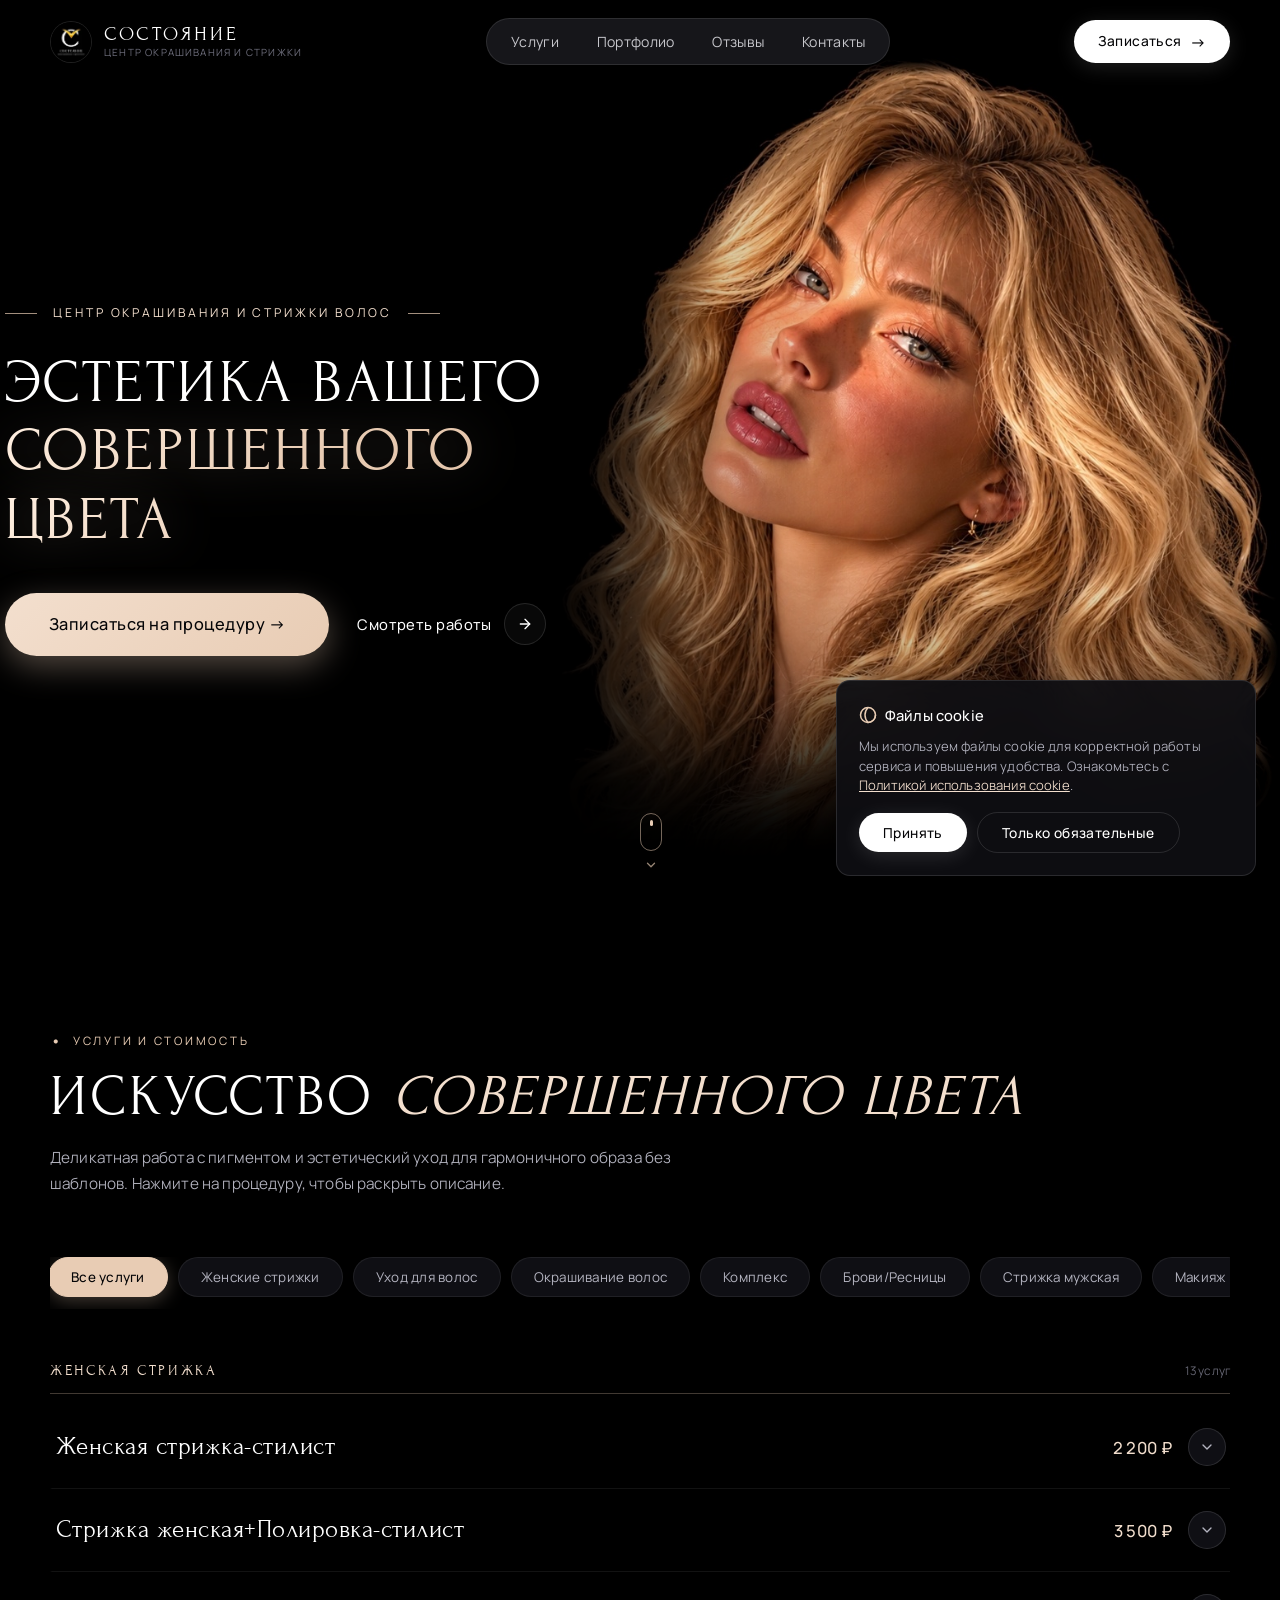
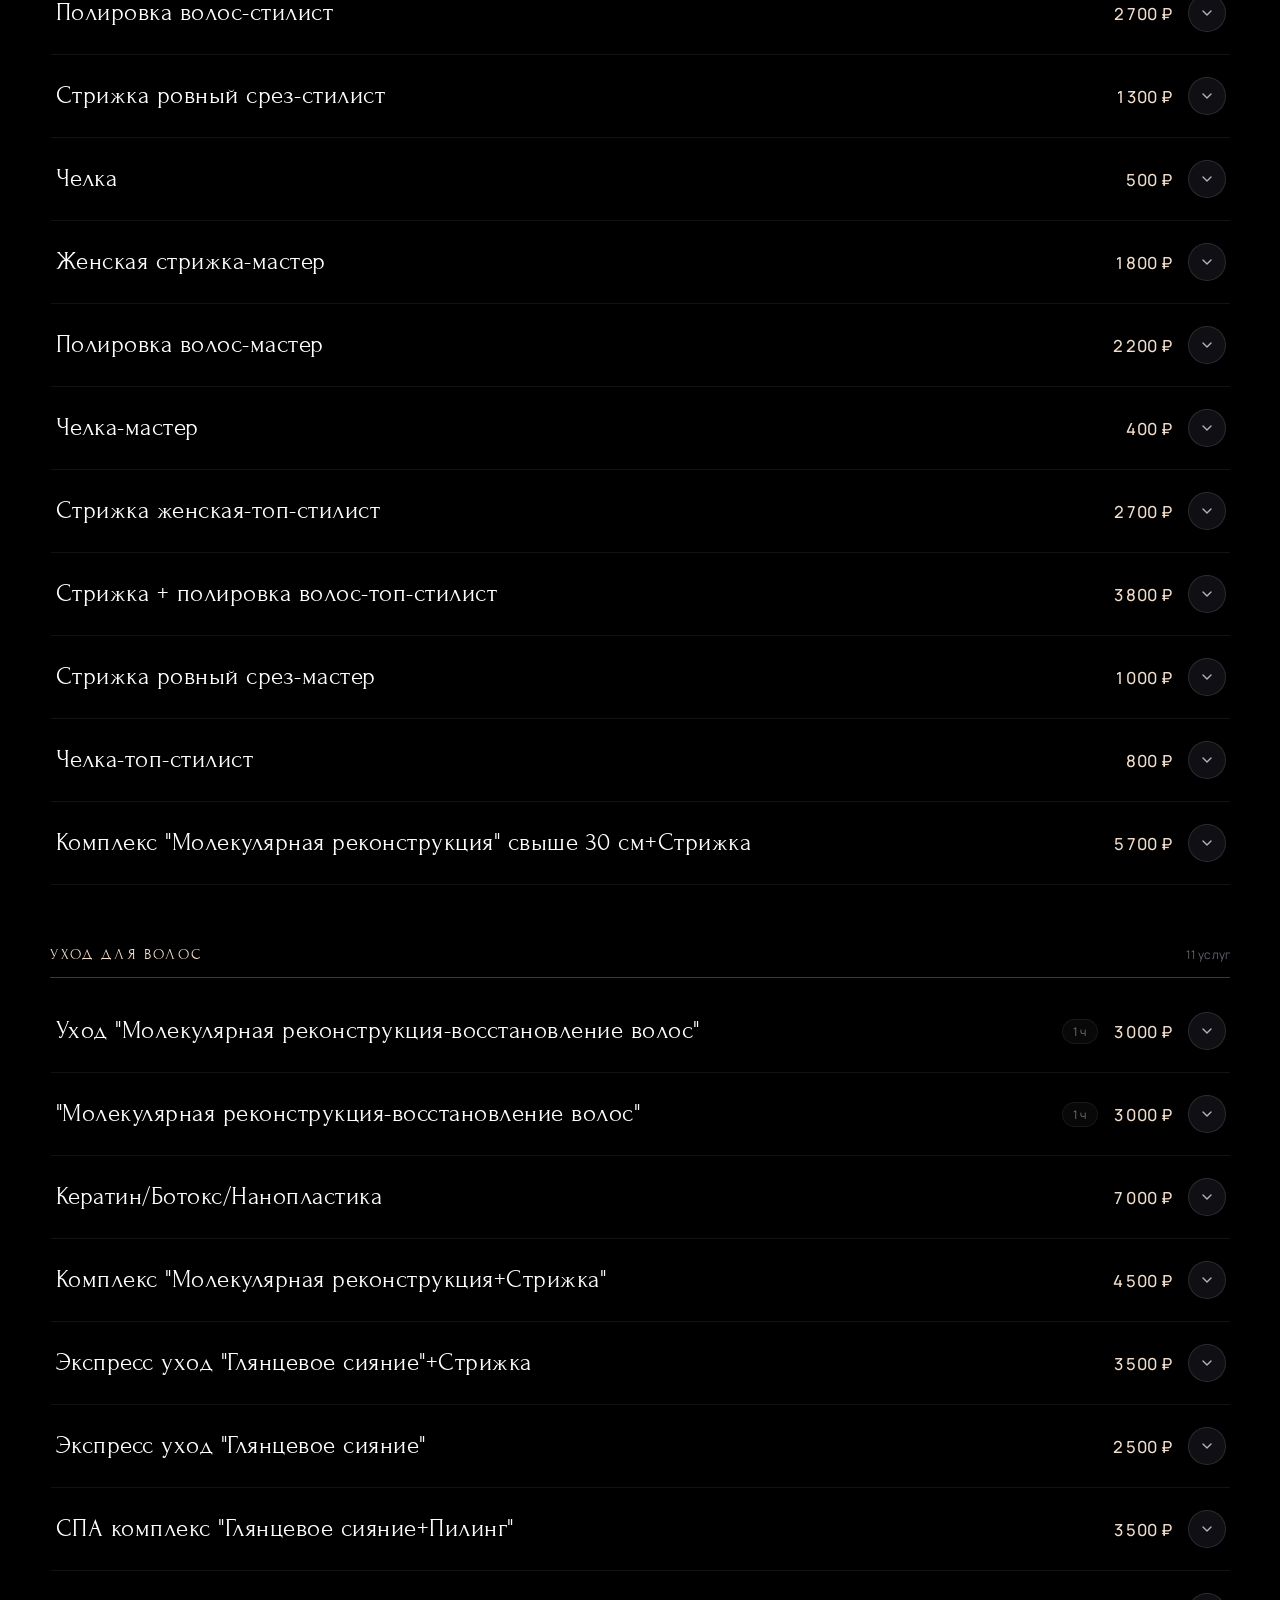
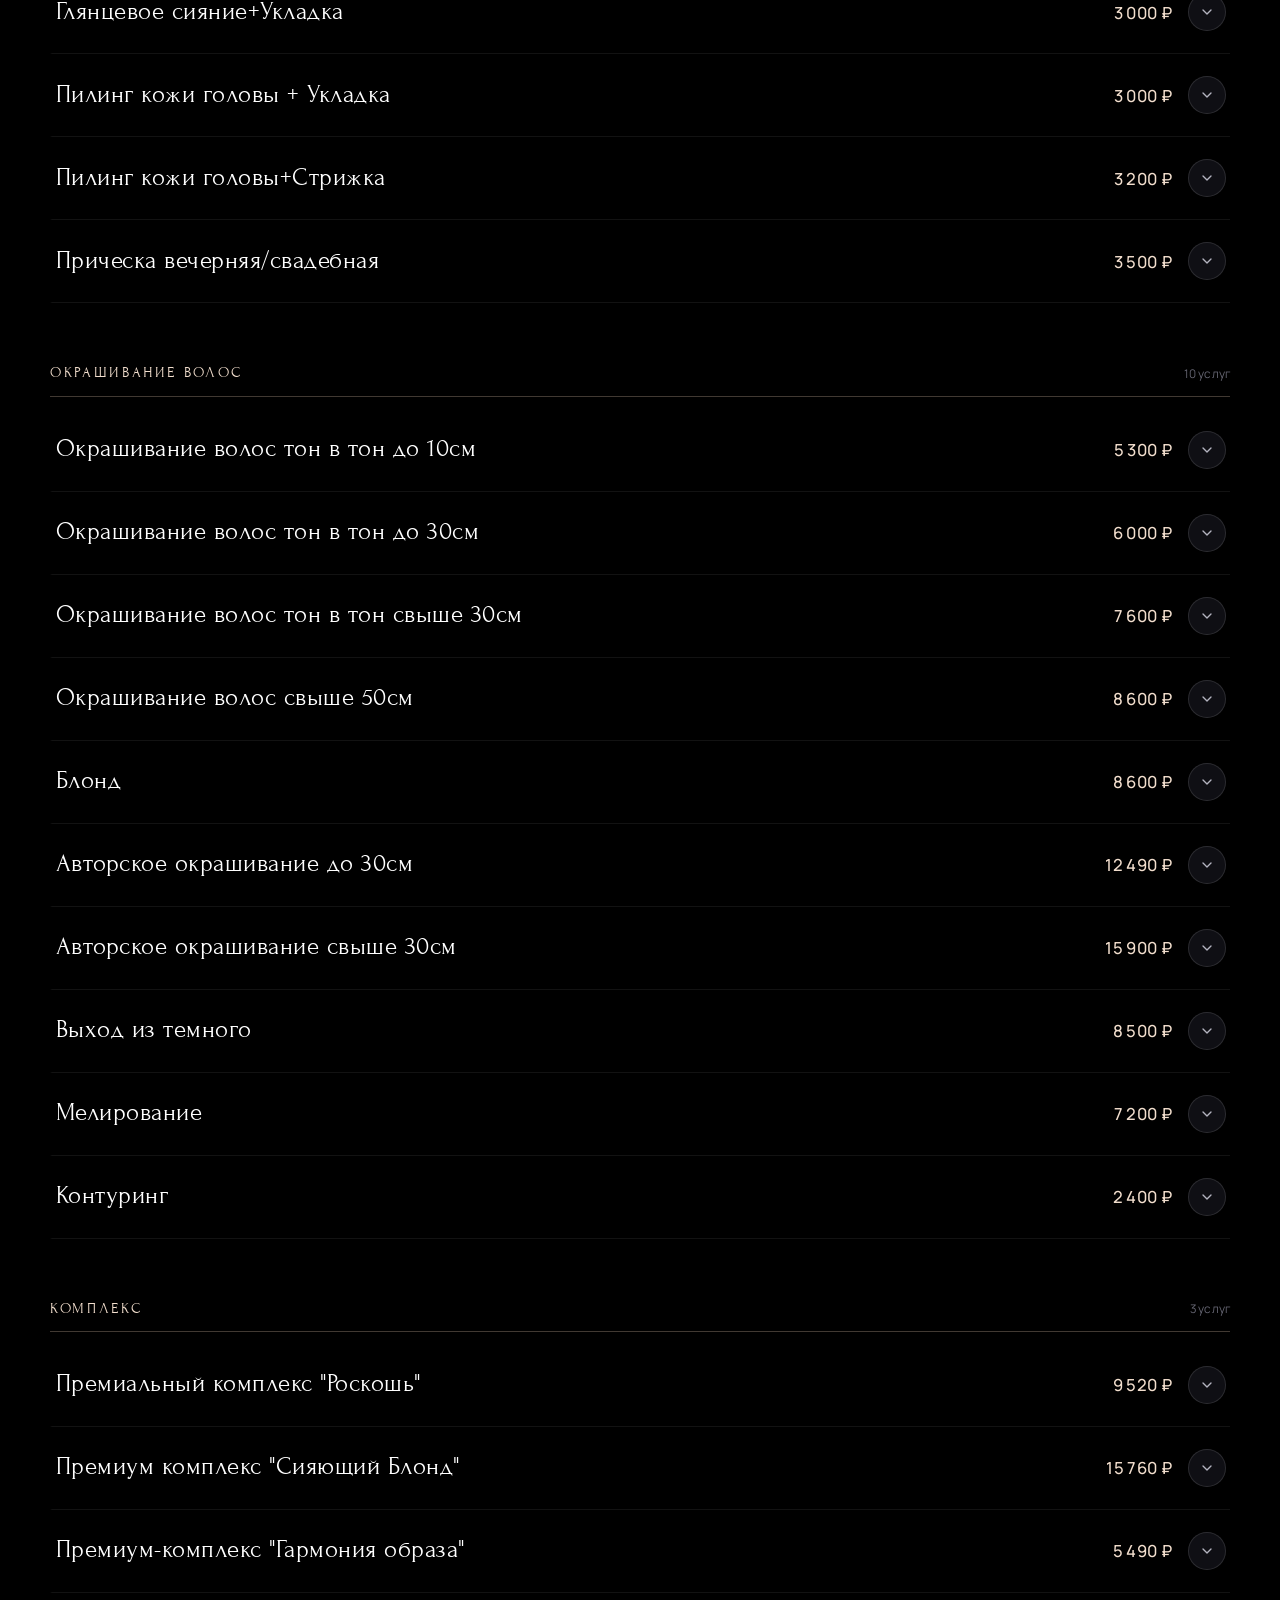
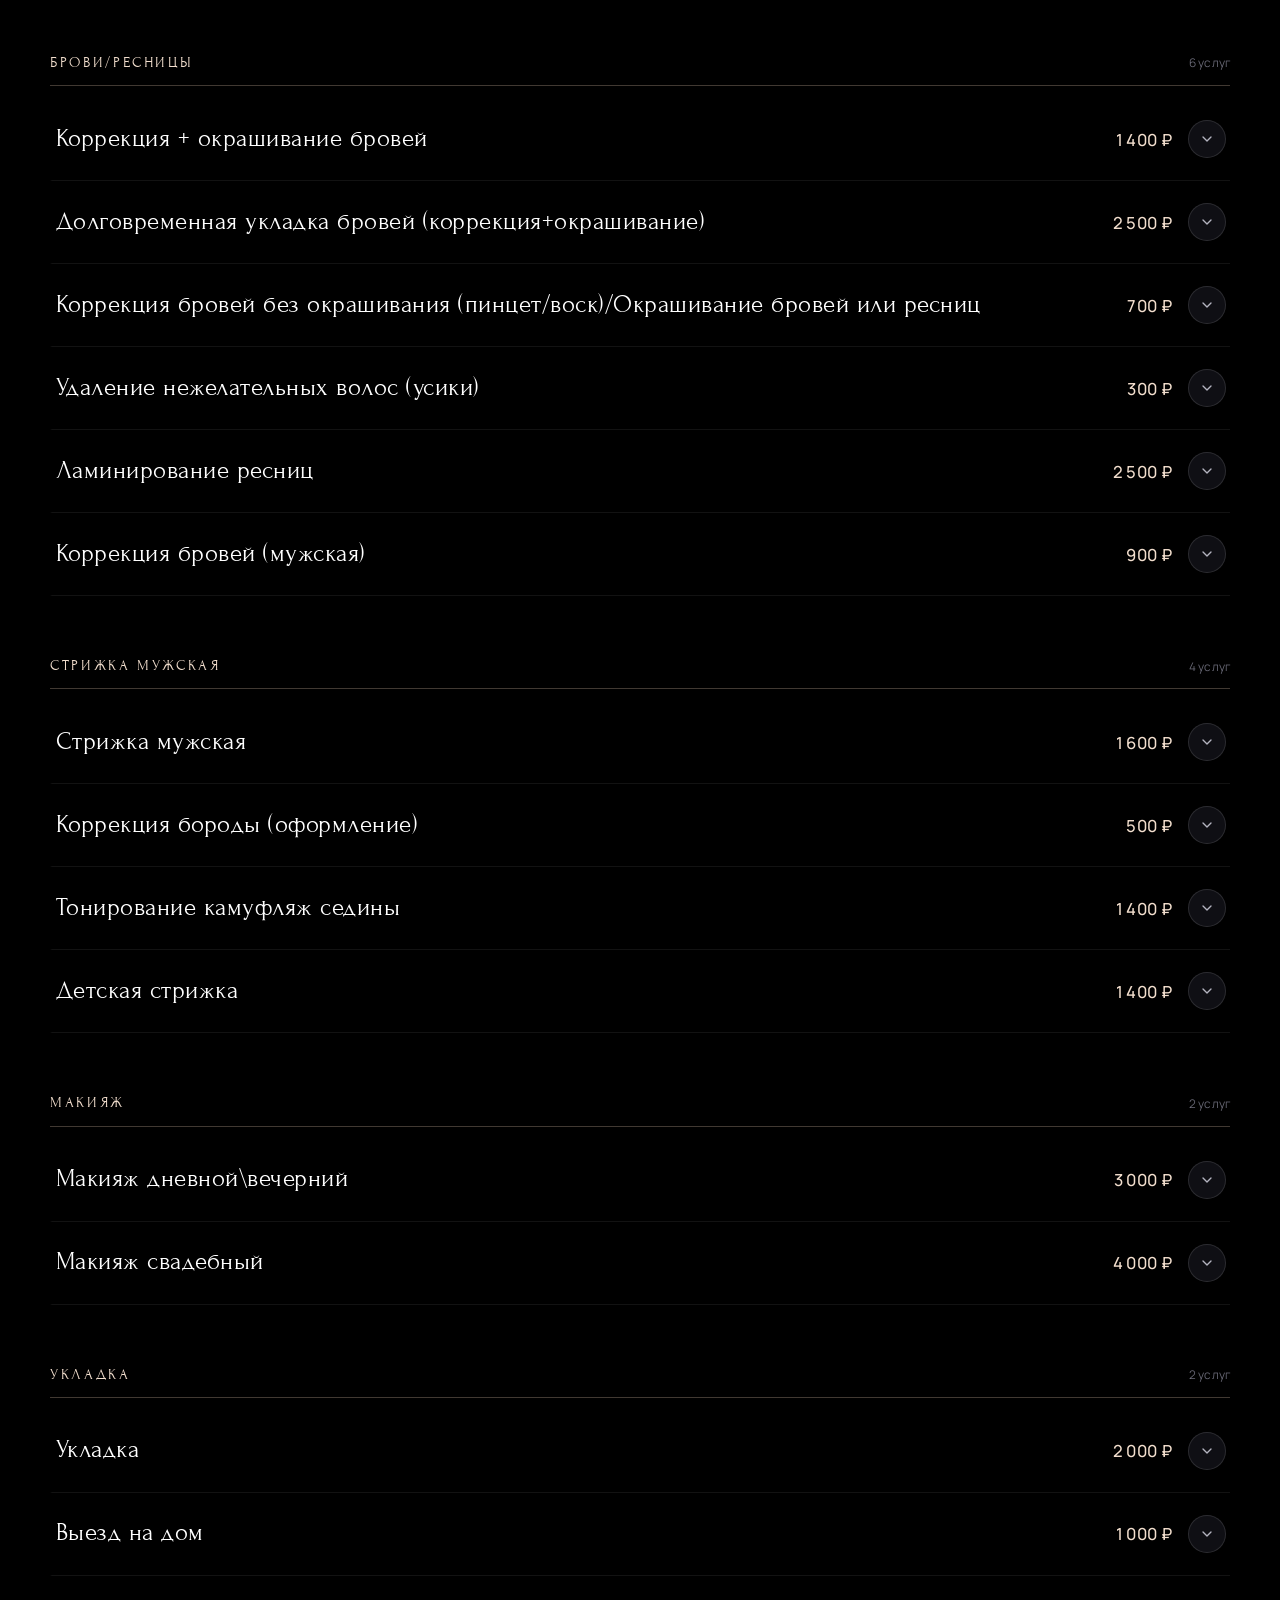
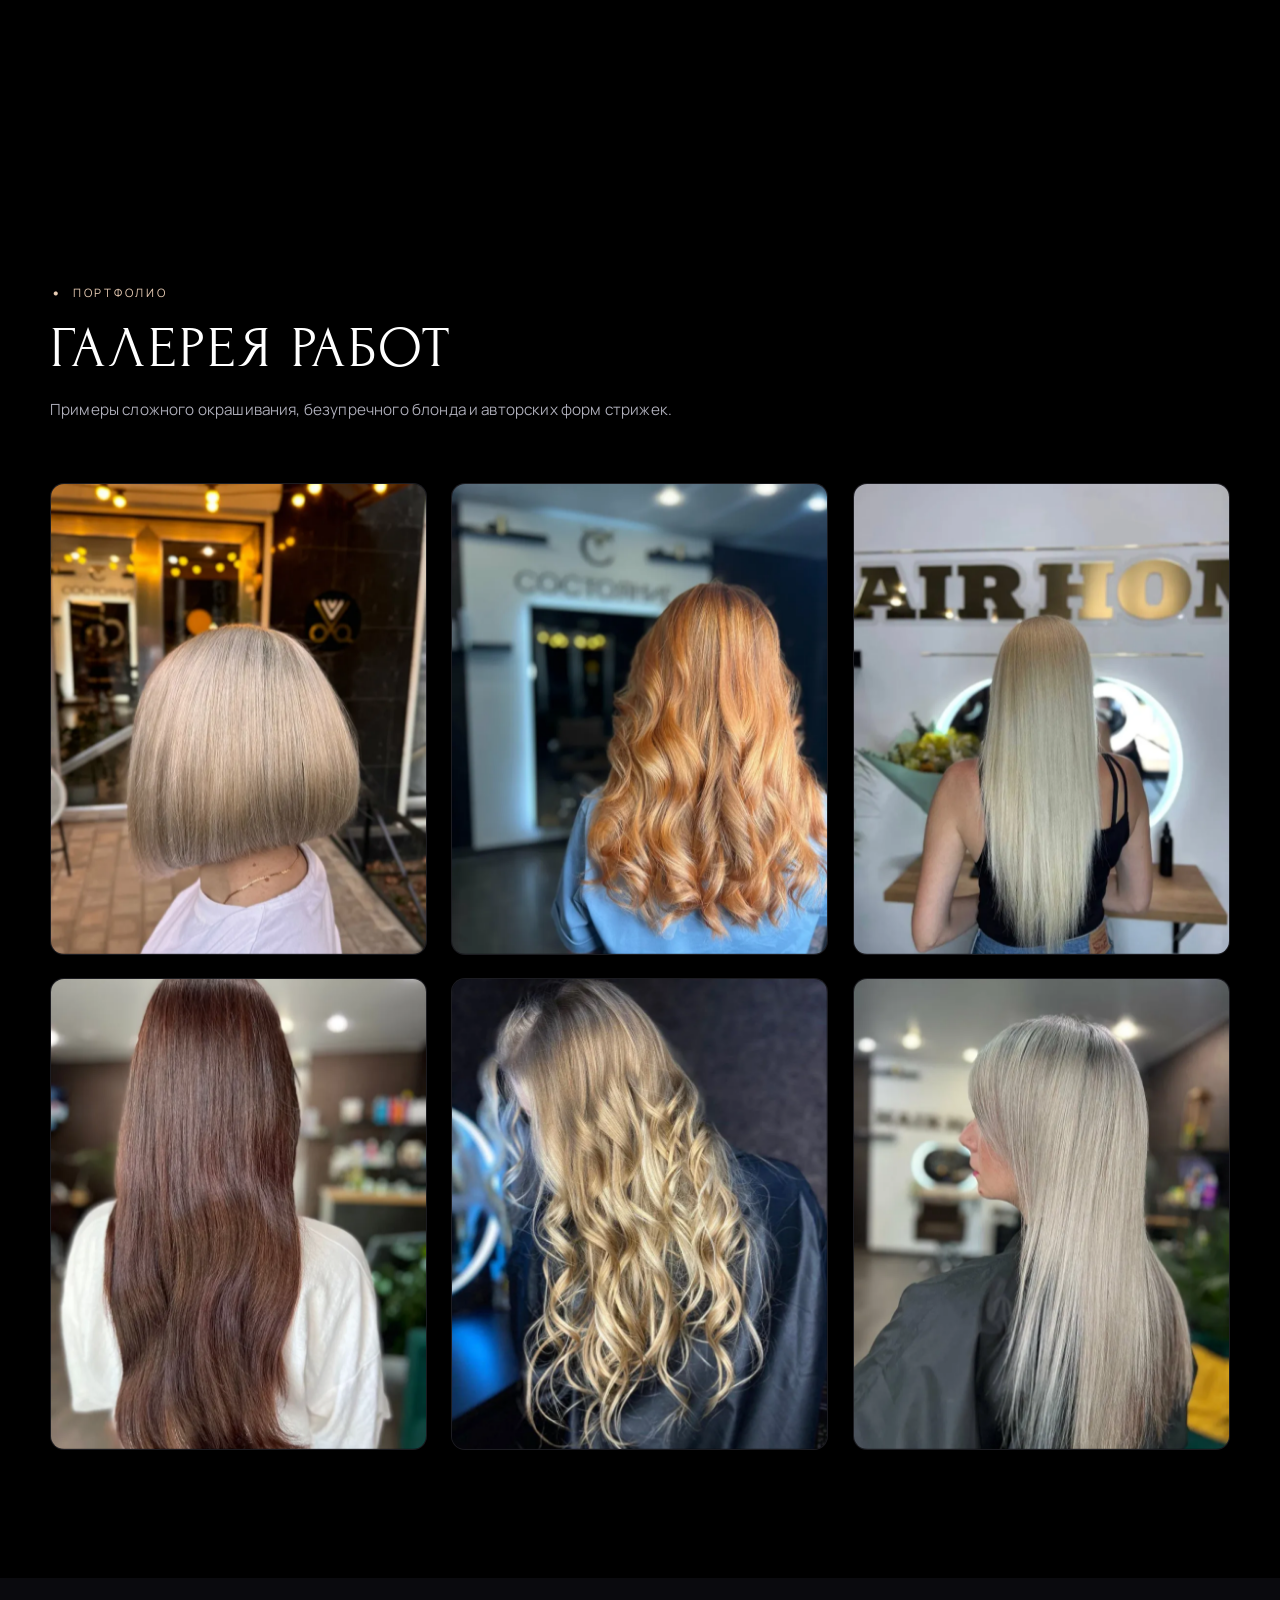
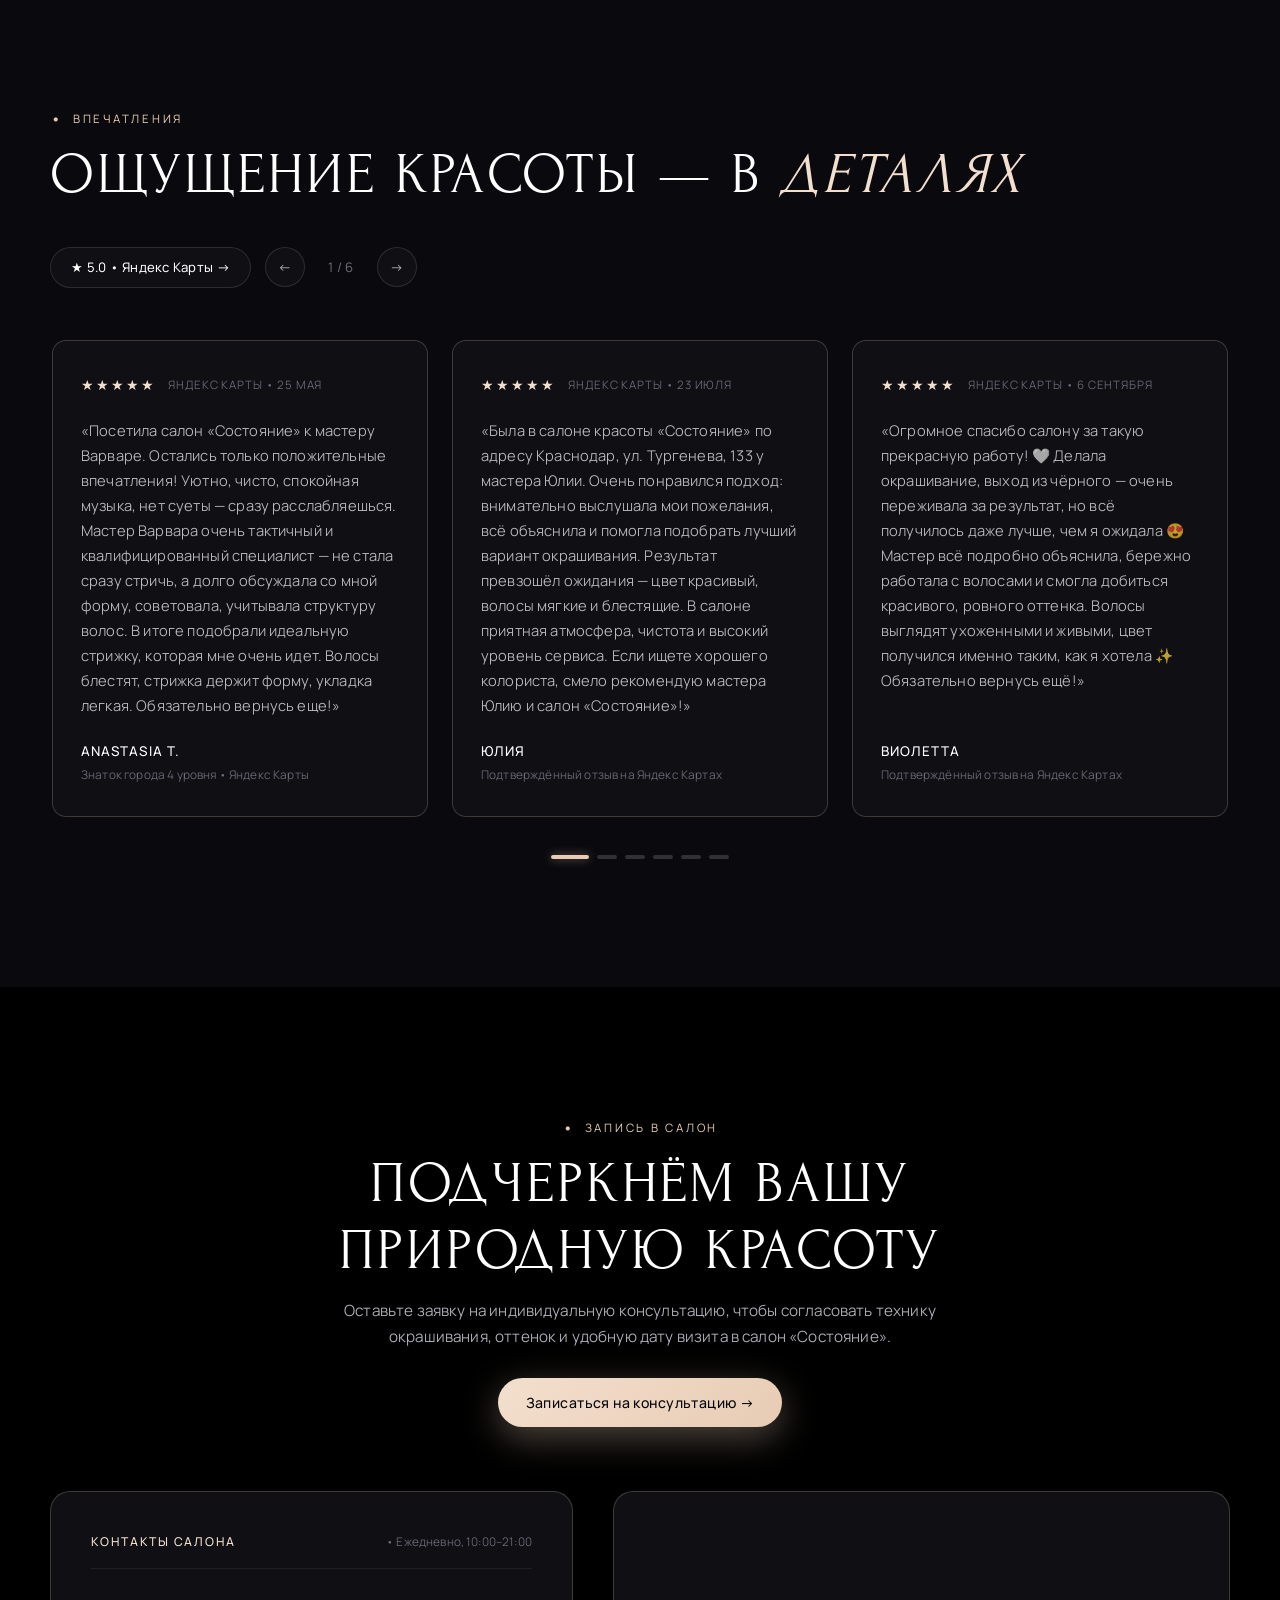
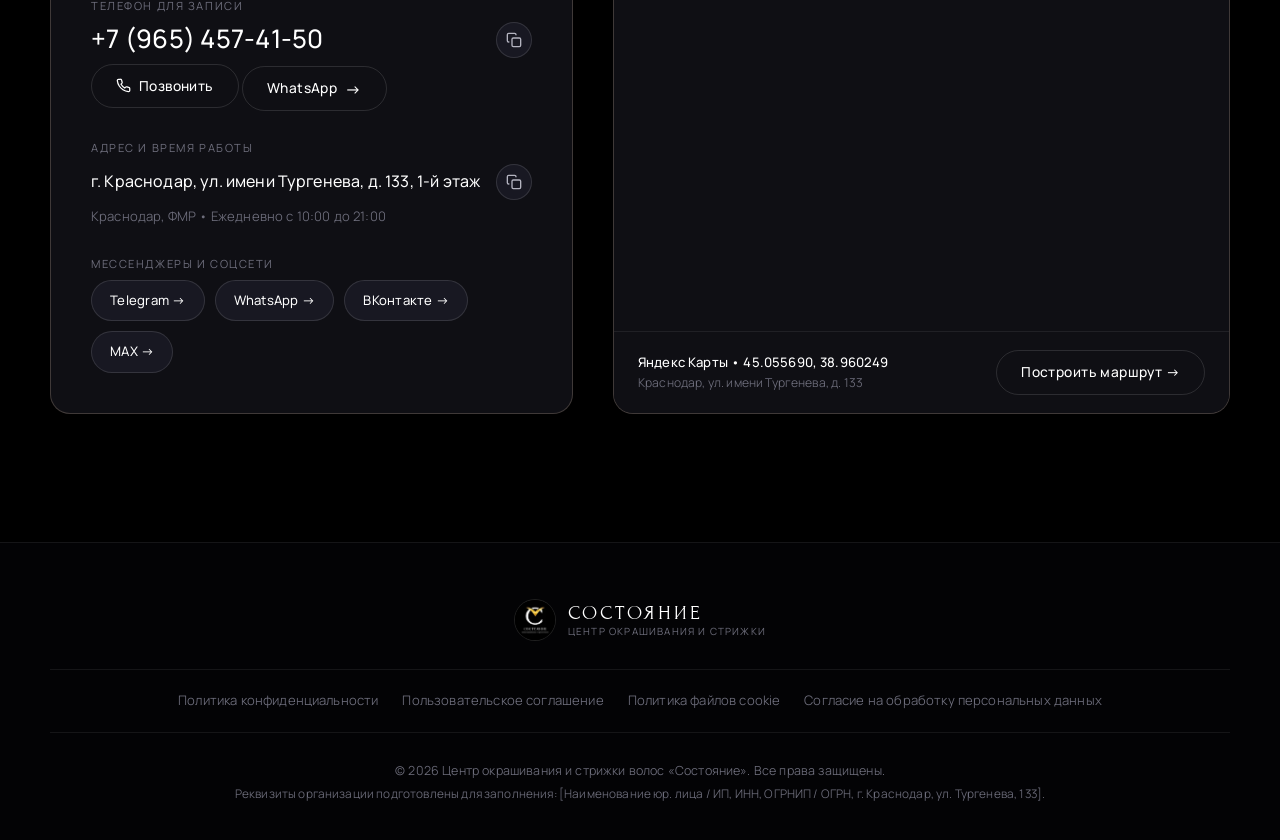
==== commit e920ecb7: "fix(mobile): remove contact card with phone and messengers from mobile drawer footer" ====
--- a/index.html
+++ b/index.html
@@ -116,17 +116,8 @@
       </a>
     </div>
     <div class="mobile-nav-footer">
-      <div class="mobile-nav-contact-card">
-        <a href="tel:+79654574150" class="mobile-nav-phone-link">
-          <svg width="17" height="17" viewBox="0 0 24 24" fill="none" stroke="currentColor" stroke-width="2" stroke-linecap="round" stroke-linejoin="round" aria-hidden="true"><path d="M22 16.92v3a2 2 0 0 1-2.18 2 19.79 19.79 0 0 1-8.63-3.07 19.5 19.5 0 0 1-6-6 19.79 19.79 0 0 1-3.07-8.67A2 2 0 0 1 4.11 2h3a2 2 0 0 1 2 1.72 12.84 12.84 0 0 0 .7 2.81 2 2 0 0 1-.45 2.11L8.09 9.91a16 16 0 0 0 6 6l1.27-1.27a2 2 0 0 1 2.11-.45 12.84 12.84 0 0 0 2.81.7A2 2 0 0 1 22 16.92z"></path></svg>
-          <span>+7 (965) 457-41-50</span>
-        </a>
-        <div class="mobile-nav-messengers">
-          <a href="https://wa.me/79654574150?text=%D0%97%D0%B4%D1%80%D0%B0%D0%B2%D1%81%D1%82%D0%B2%D1%83%D0%B9%D1%82%D0%B5!%20%D0%A5%D0%BE%D1%87%D1%83%20%D0%B7%D0%B0%D0%BF%D0%B8%D1%81%D0%B0%D1%82%D1%8C%D1%81%D1%8F%20%D0%B2%20%D1%81%D0%B0%D0%BB%D0%BE%D0%BD%20%C2%AB%D0%A1%D0%BE%D1%81%D1%82%D0%BE%D1%8F%D0%BD%D0%B8%D0%B5%C2%BB" target="_blank" rel="noopener noreferrer" class="mobile-nav-msg-pill">WhatsApp</a>
-          <a href="https://t.me/sostoyaniye_krd" target="_blank" rel="noopener noreferrer" class="mobile-nav-msg-pill">Telegram</a>
-        </div>
-      </div>
-      <p style="font-size: 0.8rem; color: var(--text-muted); margin-bottom: 6px;">г. Краснодар, ул. Тургенева, 133 • Ежедневно с 10:00 до 21:00</p>
+      <p style="font-size: 0.95rem; color: #FFFFFF; font-weight: 600;"><a href="tel:+79654574150">+7 (965) 457-41-50</a></p>
+      <p style="font-size: 0.84rem; color: var(--text-muted);">г. Краснодар, ул. Тургенева, 133 • Ежедневно с 10:00 до 21:00</p>
       <a href="https://n567509.yclients.com" target="_blank" rel="noopener noreferrer" class="btn btn-gold mobile-nav-cta">
         <span>Записаться онлайн</span>
         <span class="btn-arrow" aria-hidden="true">→</span>
--- a/assets/css/style.css
+++ b/assets/css/style.css
@@ -600,63 +600,15 @@
   padding-top: 18px;
   display: flex;
   flex-direction: column;
-  gap: 10px;
-  font-family: var(--font-sans);
-}
-
-.mobile-nav-contact-card {
-  display: flex;
-  align-items: center;
-  justify-content: space-between;
-  gap: 12px;
-  padding: 10px 14px;
-  background: rgba(255, 255, 255, 0.03);
-  border: 1px solid var(--border-subtle);
-  border-radius: var(--radius-md);
-}
-
-.mobile-nav-phone-link {
-  display: flex;
-  align-items: center;
   gap: 8px;
-  color: #FFFFFF;
-  font-size: 0.92rem;
-  font-weight: 500;
-  letter-spacing: 0.01em;
-}
-
-.mobile-nav-phone-link svg {
-  color: var(--accent-gold);
-  flex-shrink: 0;
-}
-
-.mobile-nav-messengers {
-  display: flex;
-  align-items: center;
-  gap: 6px;
-}
-
-.mobile-nav-msg-pill {
-  font-size: 0.74rem;
-  padding: 5px 10px;
-  border-radius: 9999px;
-  background: var(--accent-gold-soft);
-  border: 1px solid var(--accent-gold-border);
-  color: var(--accent-gold-light);
-  font-weight: 500;
-  transition: all var(--transition-fast);
-}
-
-.mobile-nav-msg-pill:hover,
-.mobile-nav-msg-pill:active {
-  background: var(--accent-gold);
-  color: #050507;
+  font-family: var(--font-sans);
 }
 
 .mobile-nav-cta {
   width: 100%;
   padding: 14px 24px;
   font-size: 0.94rem;
+  margin-top: 4px;
 }
 
 /* --------------------------------------------------------------------------
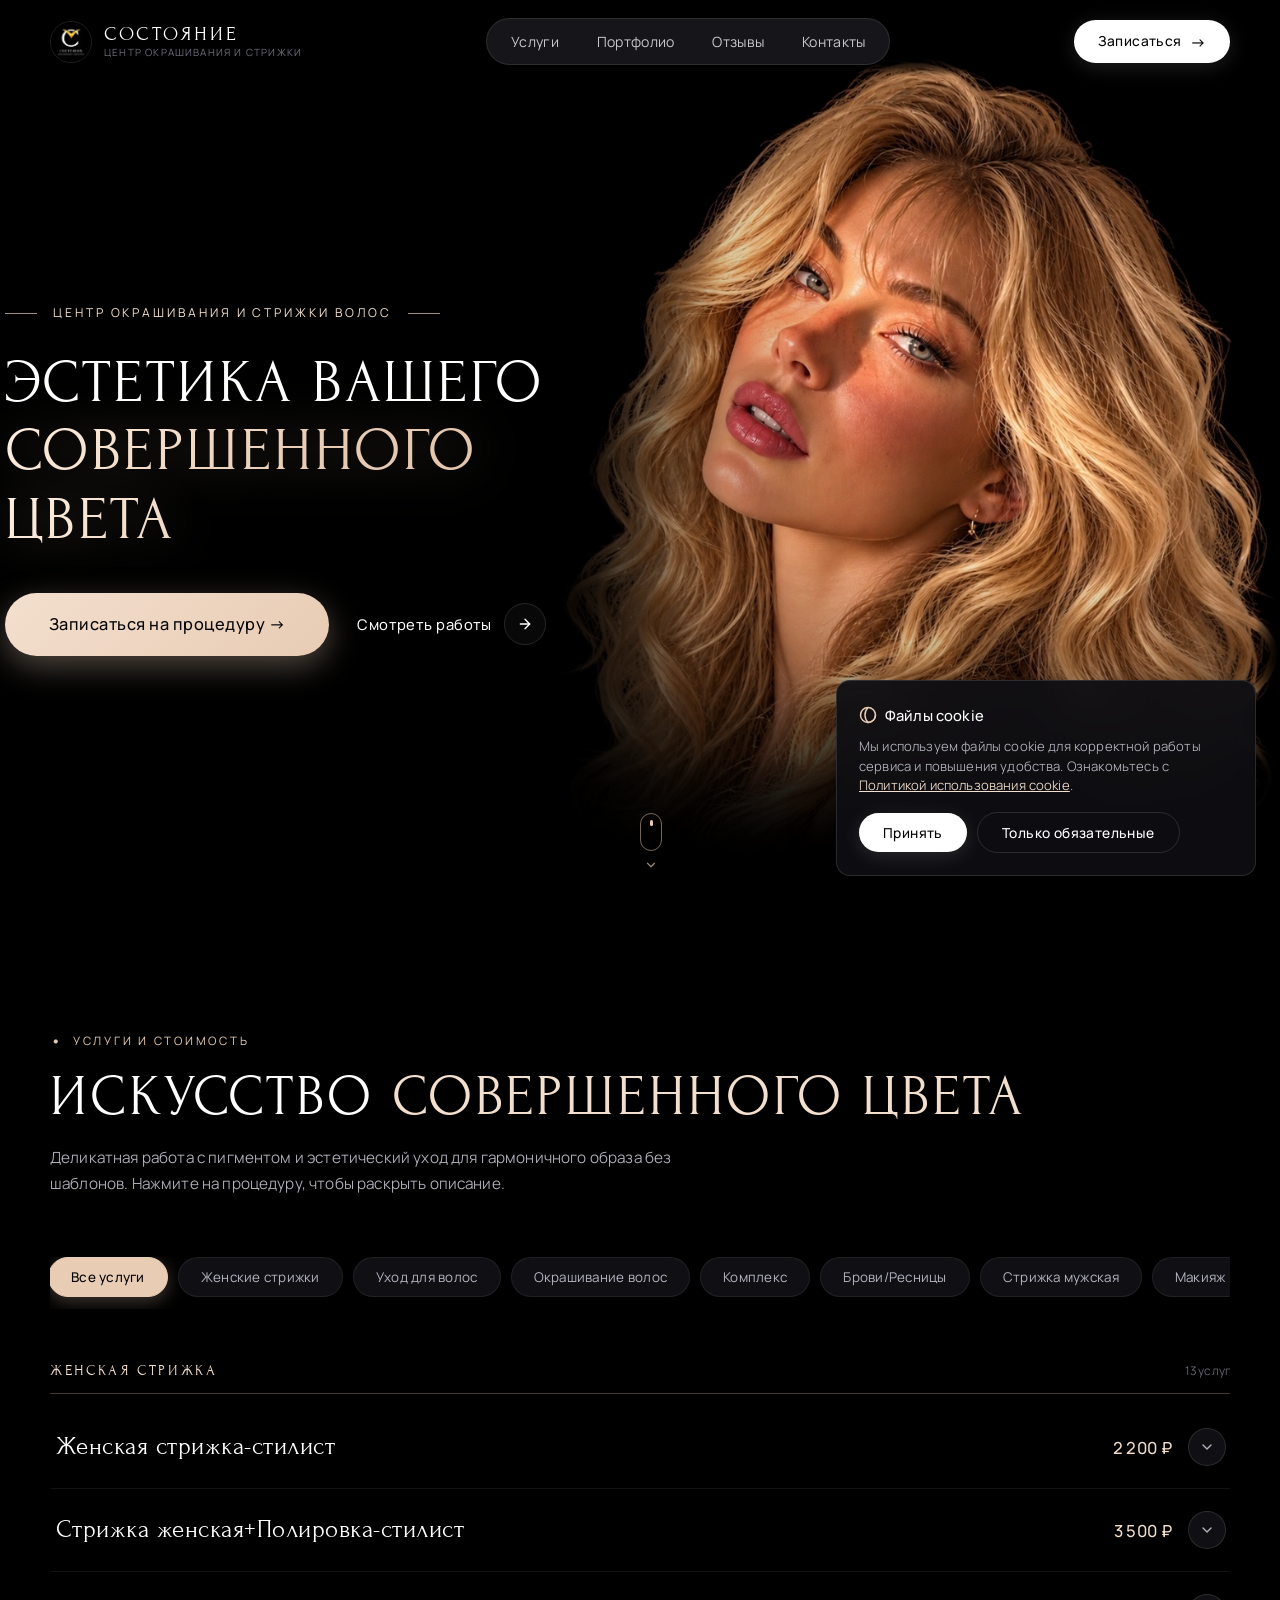
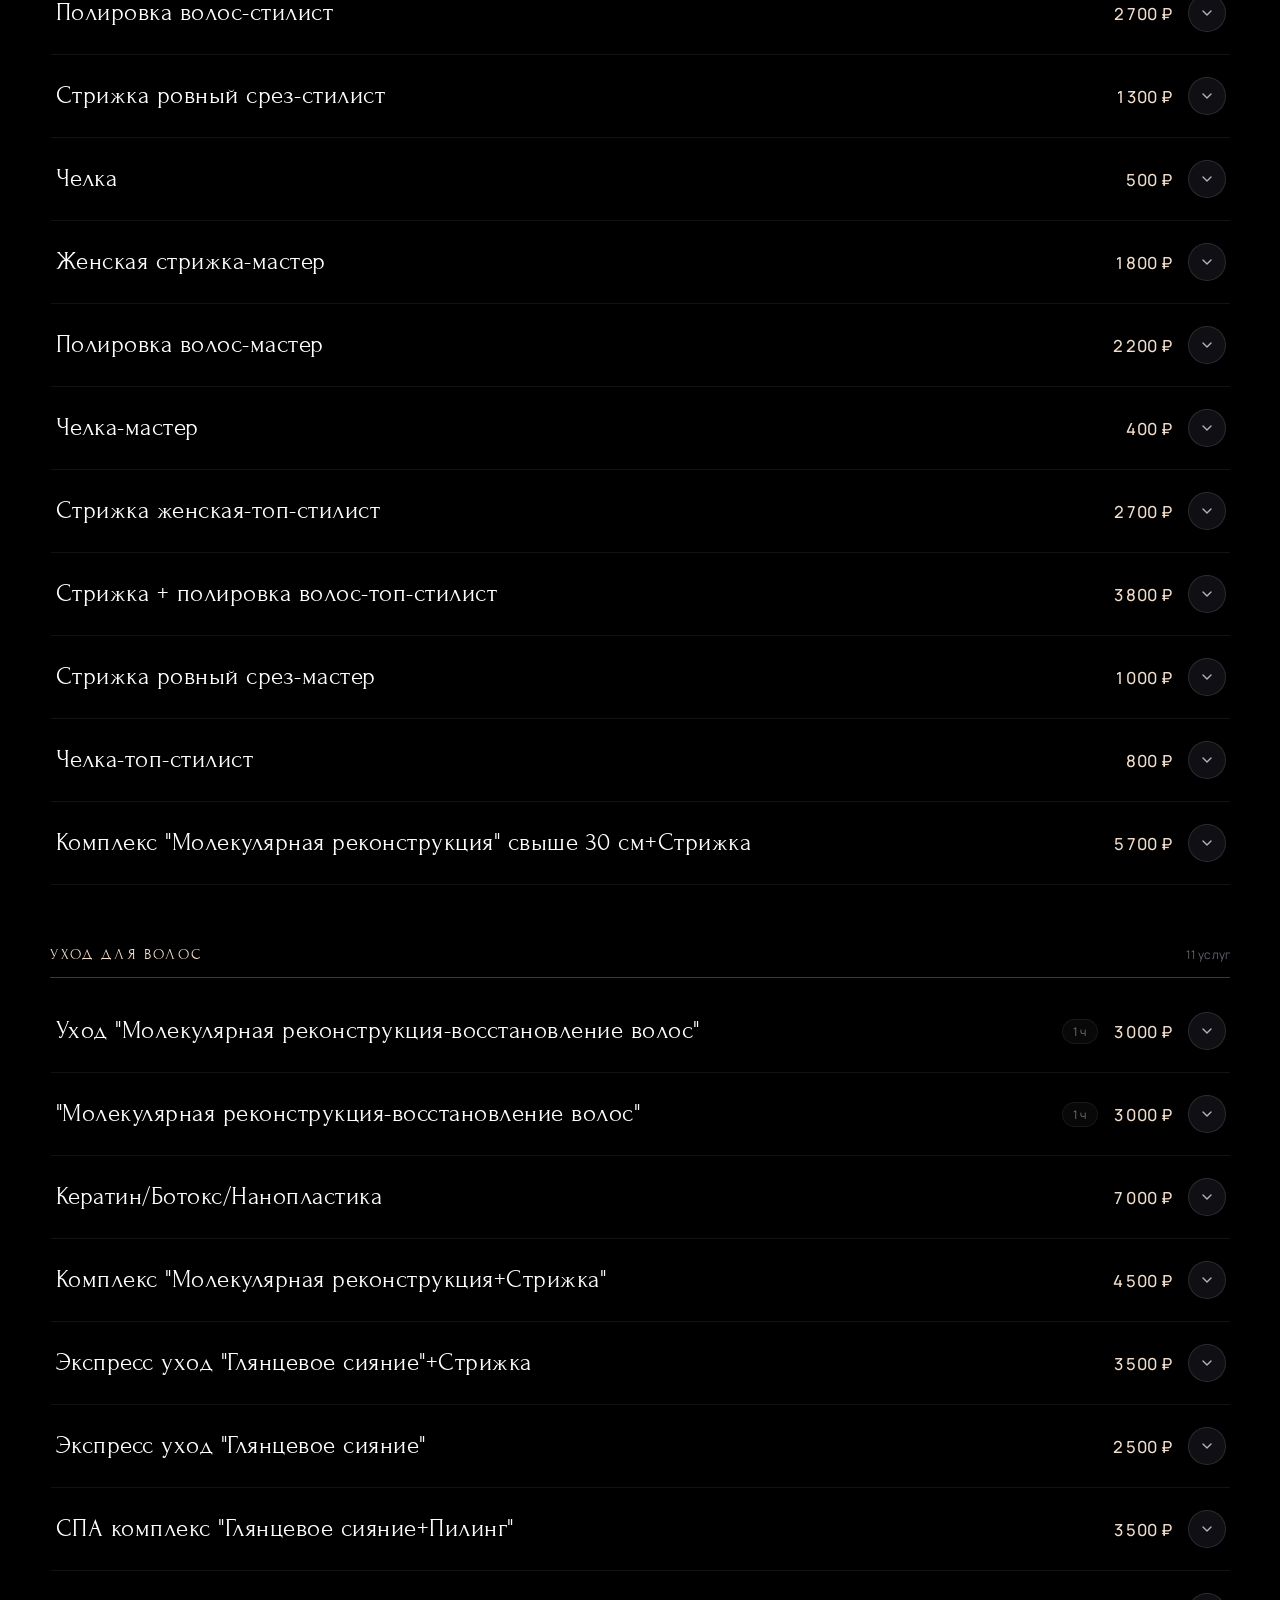
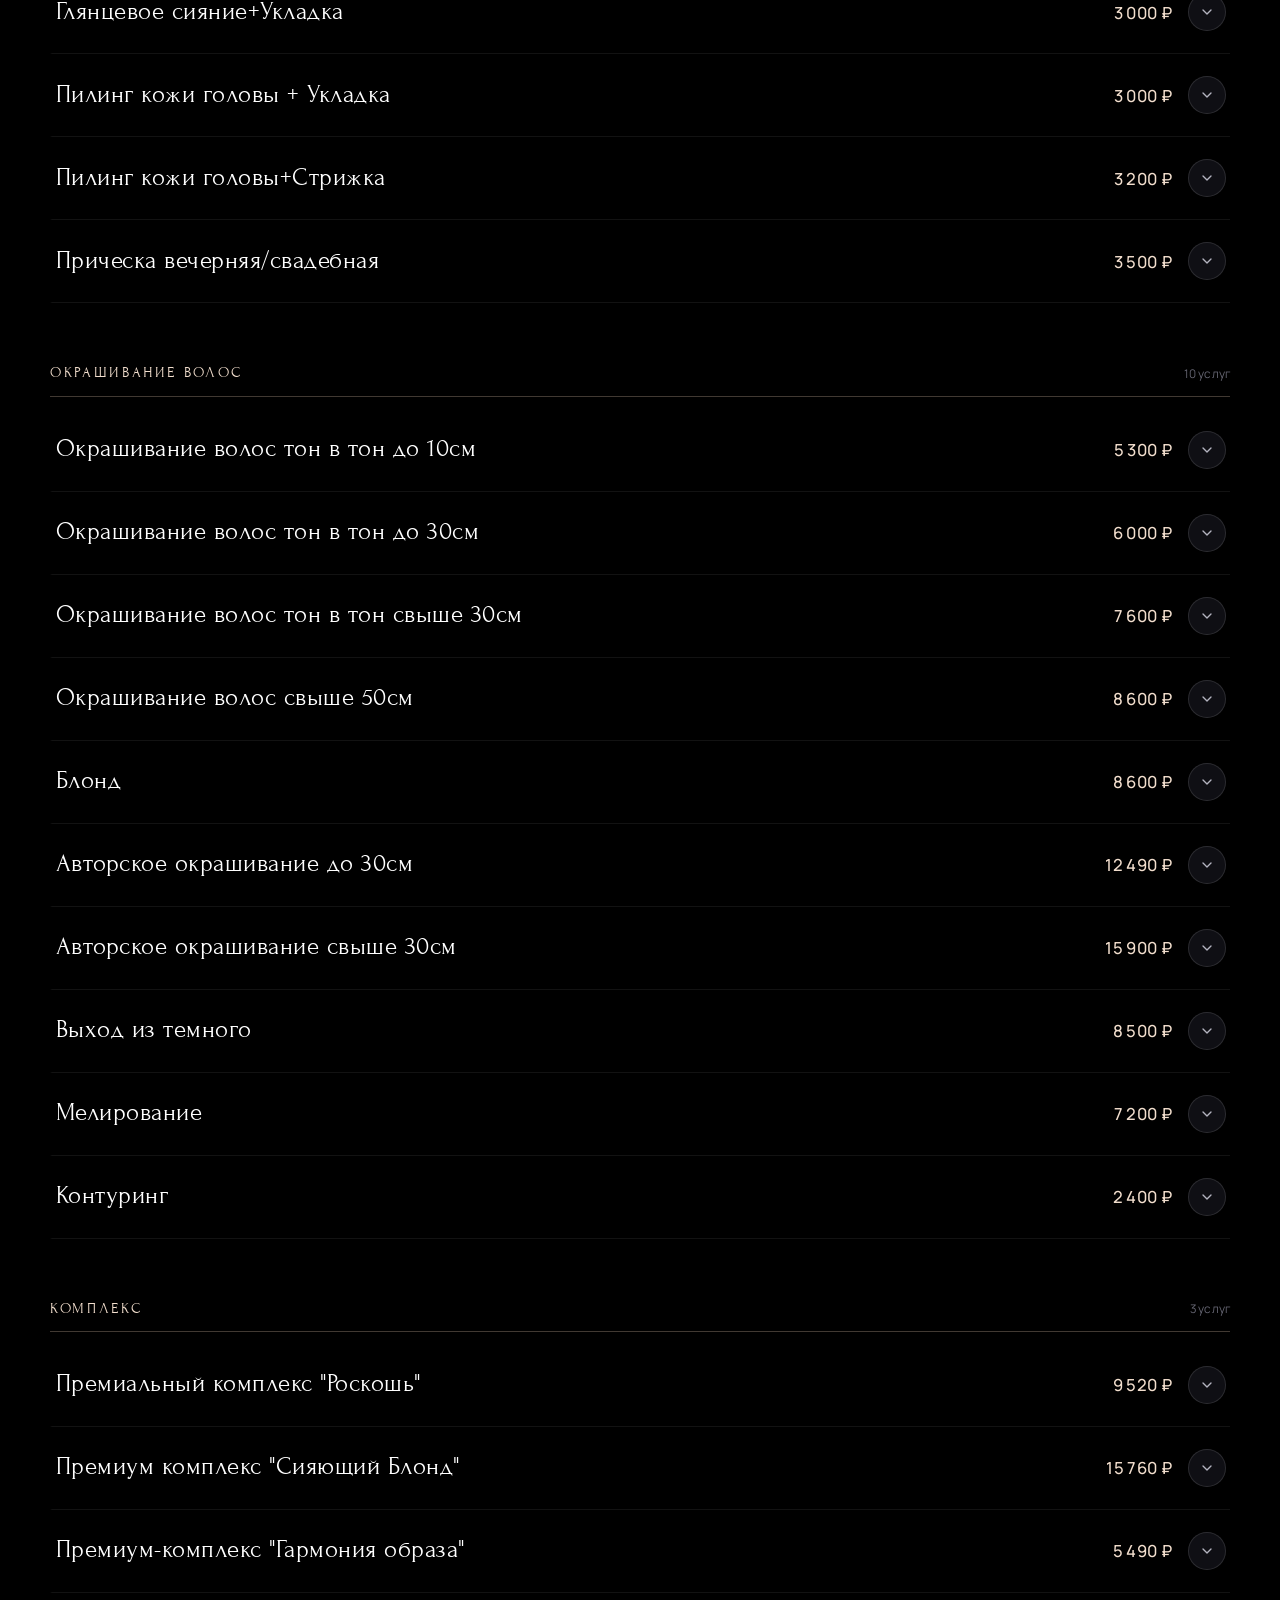
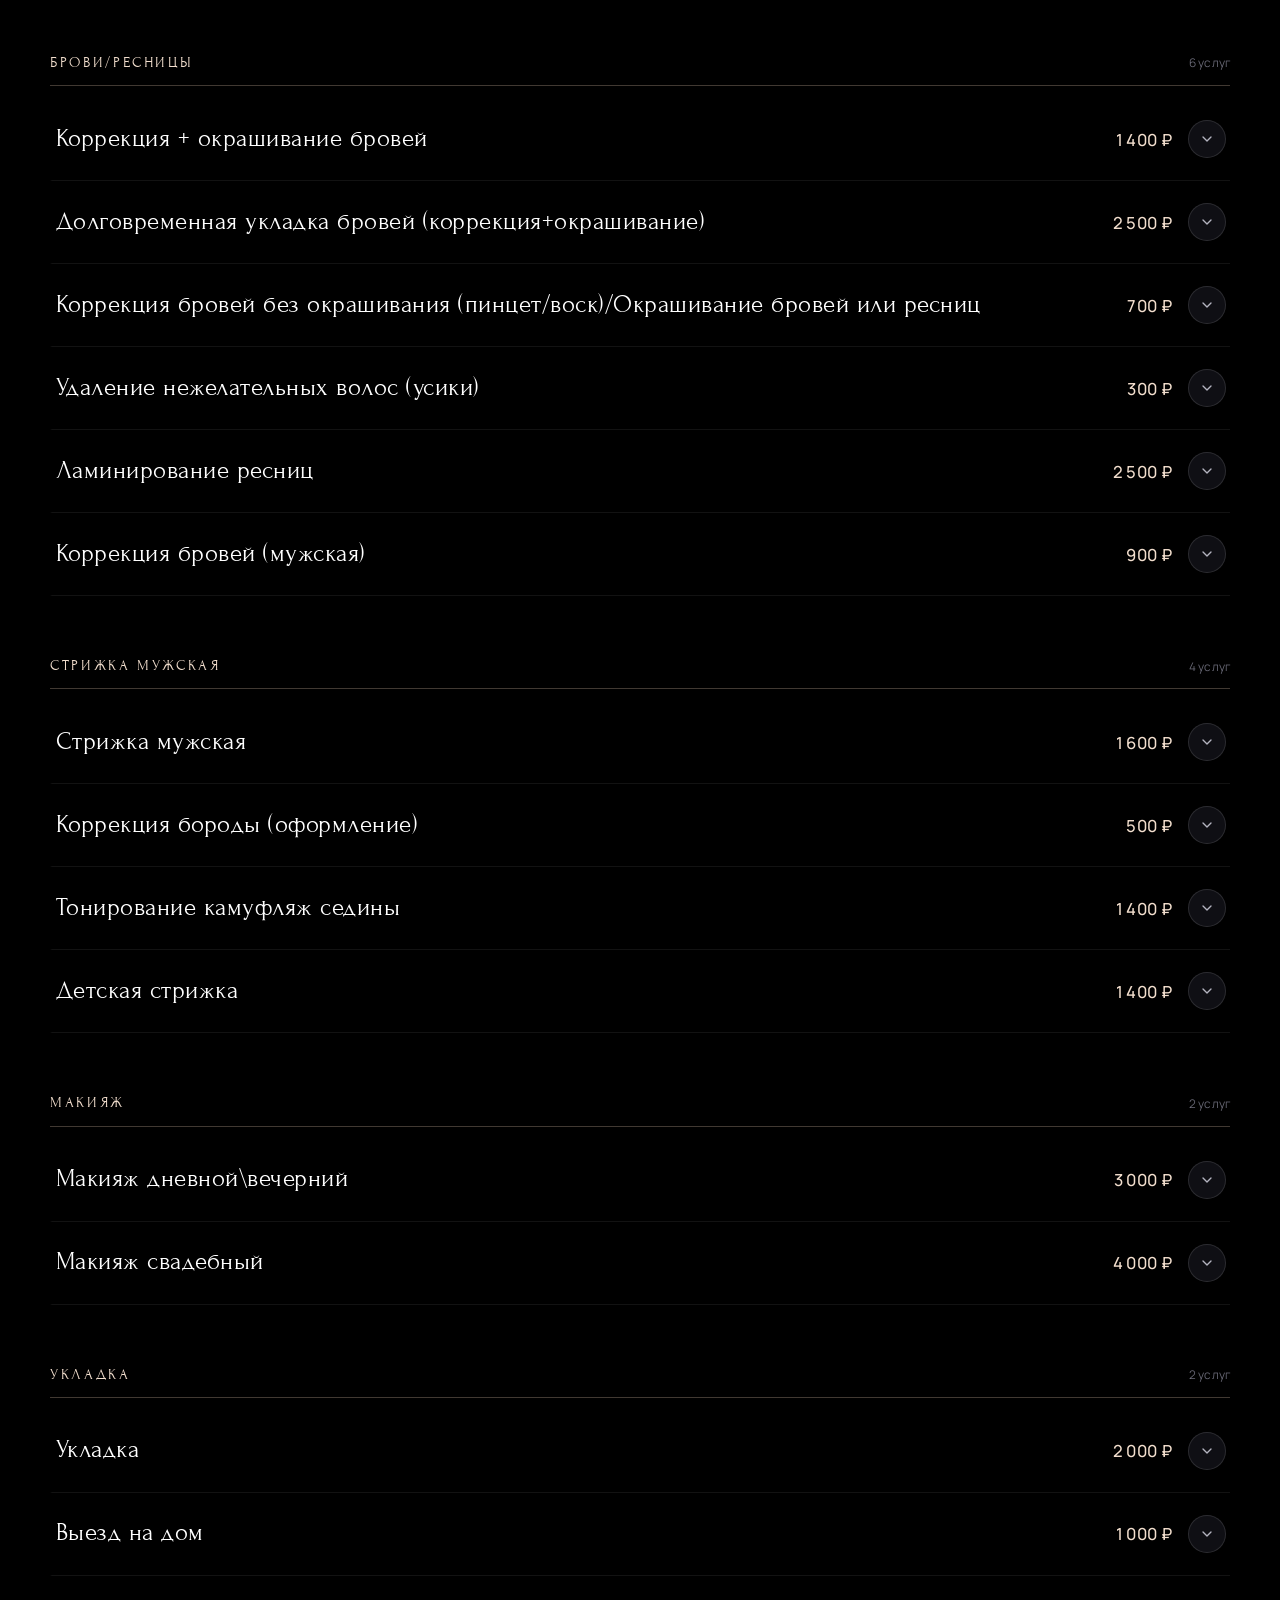
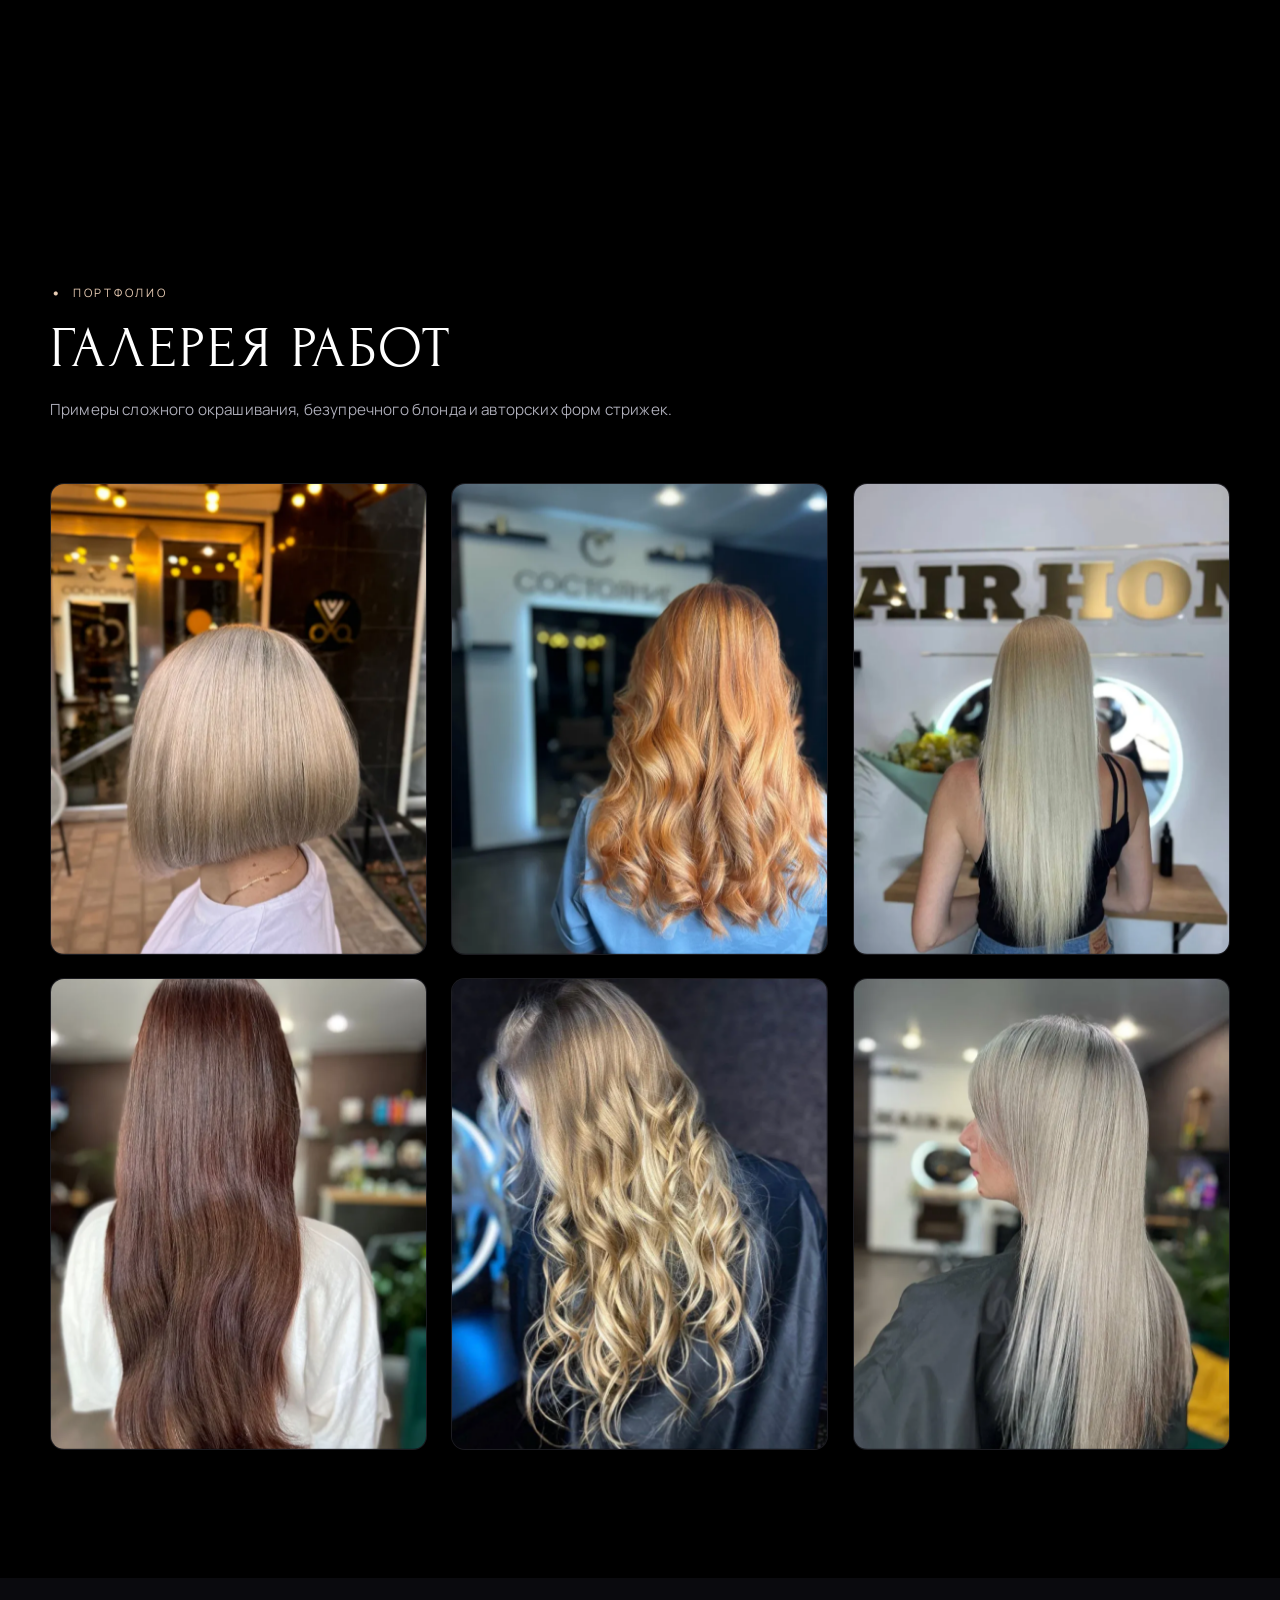
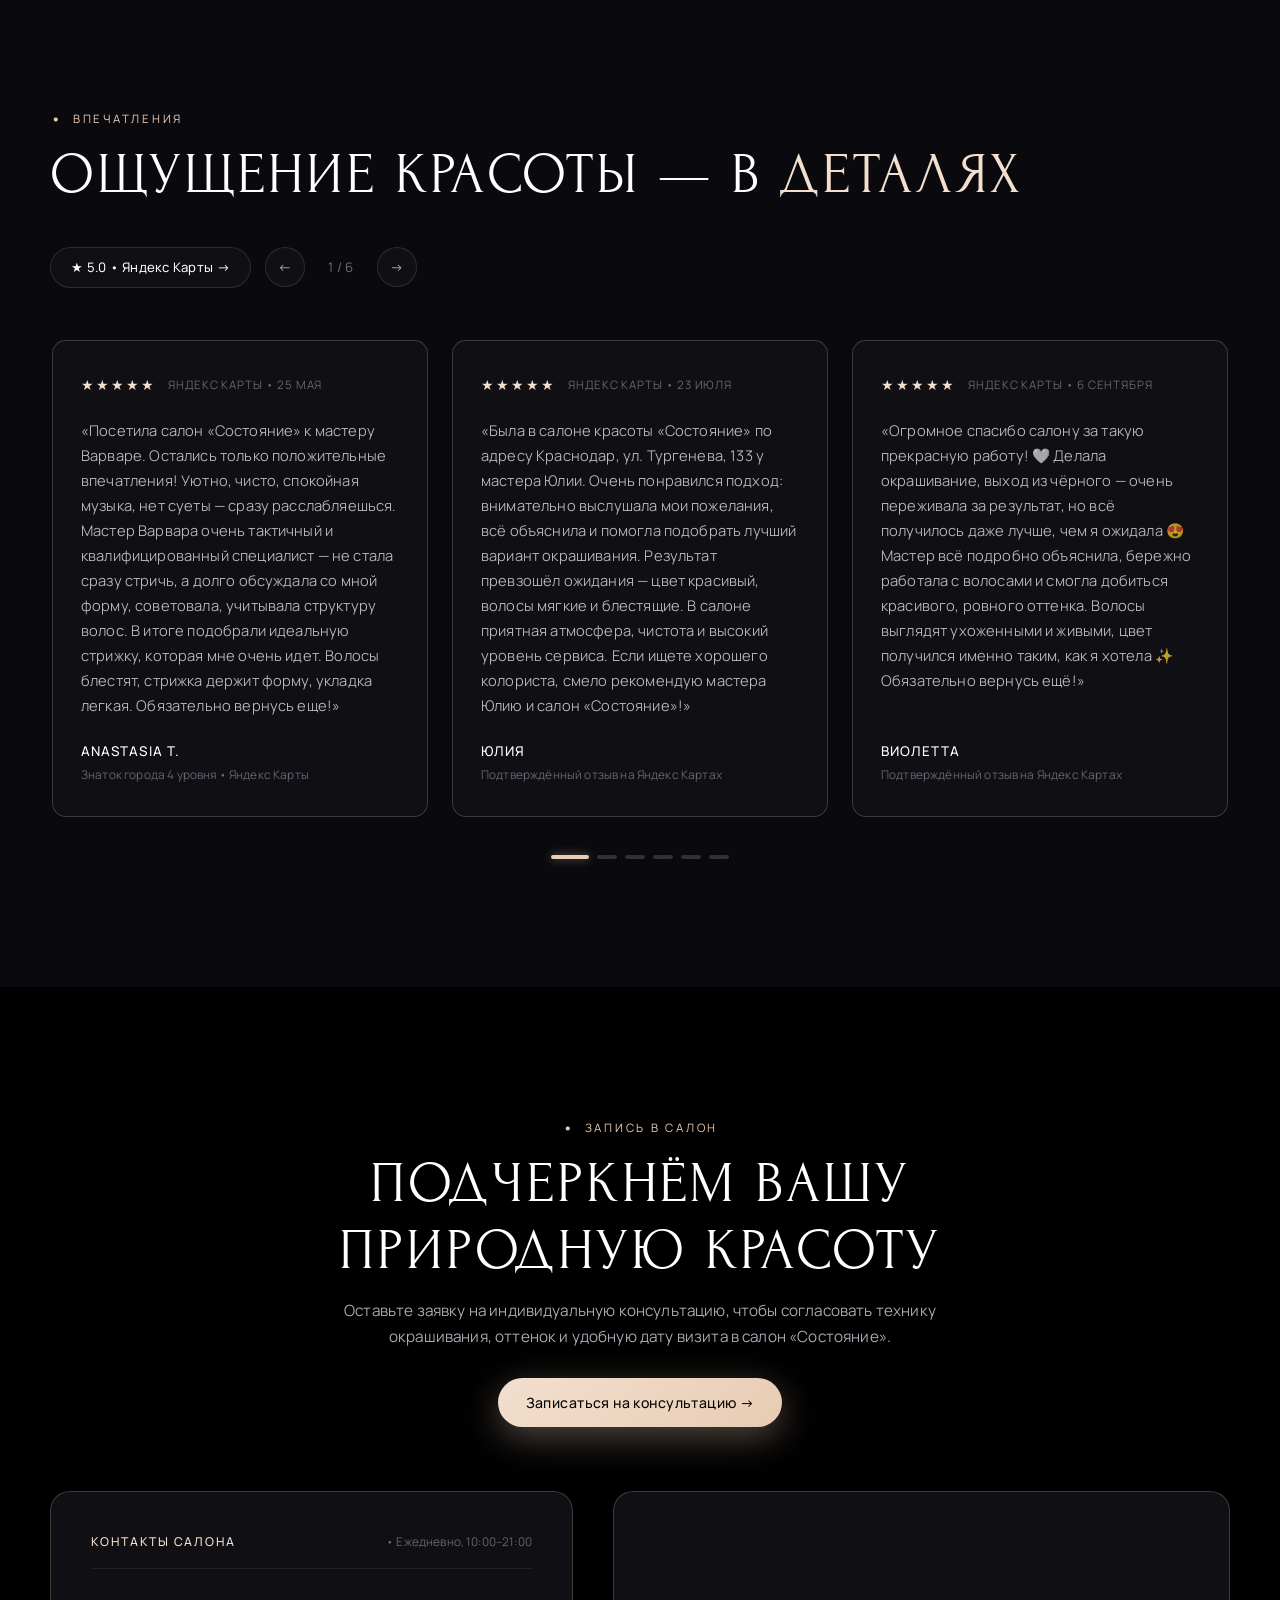
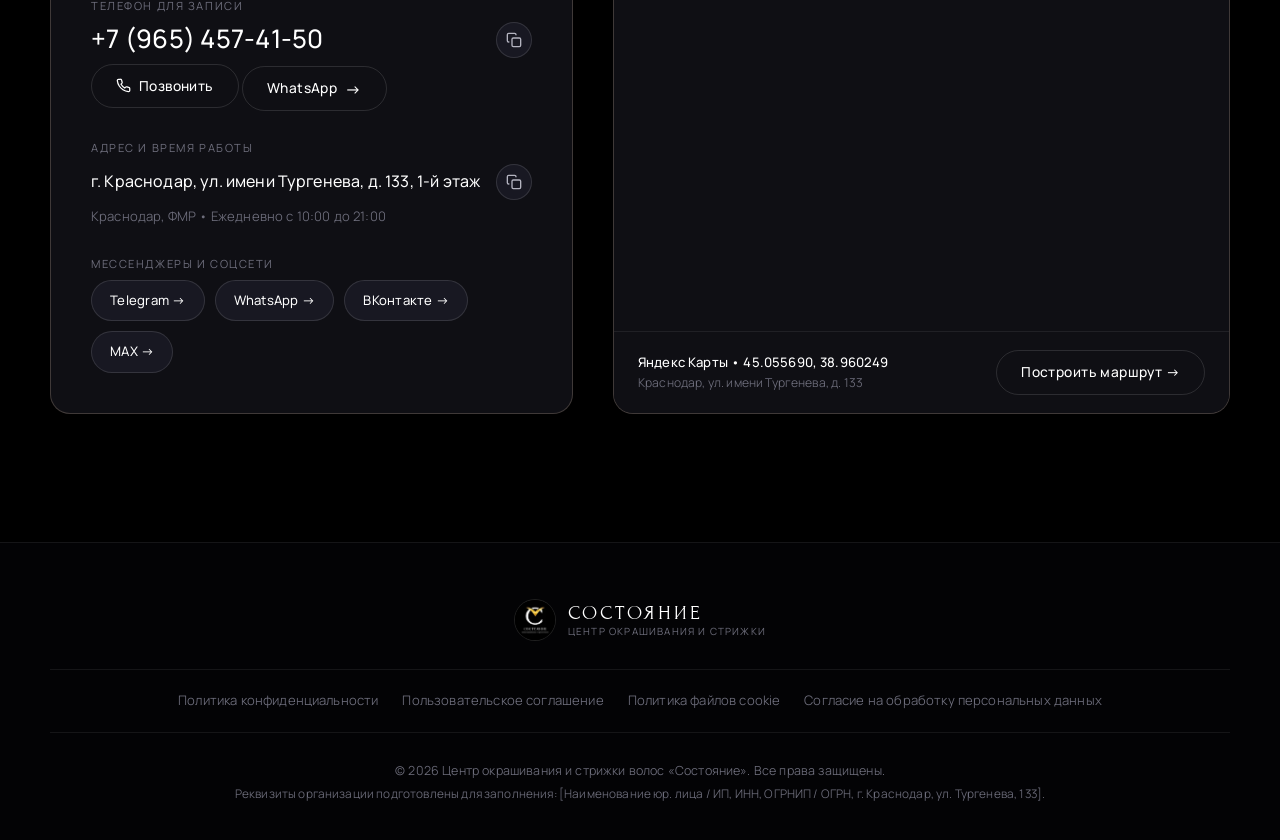
==== commit 24bbaee9: "fix: update WhatsApp link to +79284194206, enlarge mobile hero model without header overlap, and rem" ====
--- a/index.html
+++ b/index.html
@@ -1876,7 +1876,7 @@
         <path d="M22 16.92v3a2 2 0 0 1-2.18 2 19.79 19.79 0 0 1-8.63-3.07 19.5 19.5 0 0 1-6-6 19.79 19.79 0 0 1-3.07-8.67A2 2 0 0 1 4.11 2h3a2 2 0 0 1 2 1.72 12.84 12.84 0 0 0 .7 2.81 2 2 0 0 1-.45 2.11L8.09 9.91a16 16 0 0 0 6 6l1.27-1.27a2 2 0 0 1 2.11-.45 12.84 12.84 0 0 0 2.81.7A2 2 0 0 1 22 16.92z"></path>
       </svg>
     </a>
-    <a href="https://wa.me/79654574150?text=%D0%97%D0%B4%D1%80%D0%B0%D0%B2%D1%81%D1%82%D0%B2%D1%83%D0%B9%D1%82%D0%B5!%20%D0%A5%D0%BE%D1%87%D1%83%20%D0%B7%D0%B0%D0%BF%D0%B8%D1%81%D0%B0%D1%82%D1%8C%D1%81%D1%8F%20%D0%B2%20%D1%81%D0%B0%D0%BB%D0%BE%D0%BD%20%C2%AB%D0%A1%D0%BE%D1%81%D1%82%D0%BE%D1%8F%D0%BD%D0%B8%D0%B5%C2%BB" target="_blank" rel="noopener noreferrer" class="floating-cta-icon-btn" aria-label="Написать в WhatsApp">
+    <a href="https://wa.me/79284194206" target="_blank" rel="noopener noreferrer" class="floating-cta-icon-btn" aria-label="Написать в WhatsApp">
       <svg width="18" height="18" viewBox="0 0 24 24" fill="none" stroke="currentColor" stroke-width="2" stroke-linecap="round" stroke-linejoin="round" aria-hidden="true">
         <path d="M21 11.5a8.38 8.38 0 0 1-.9 3.8 8.5 8.5 0 0 1-7.6 4.7 8.38 8.38 0 0 1-3.8-.9L3 21l1.9-5.7a8.38 8.38 0 0 1-.9-3.8 8.5 8.5 0 0 1 4.7-7.6 8.38 8.38 0 0 1 3.8-.9h.5a8.48 8.48 0 0 1 8 8v.5z"></path>
       </svg>
--- a/assets/css/style.css
+++ b/assets/css/style.css
@@ -128,7 +128,7 @@
    -------------------------------------------------------------------------- */
 .text-gold {
   color: var(--accent-gold-light);
-  font-style: italic;
+  font-style: normal;
   font-family: var(--font-serif);
 }
 
@@ -1981,7 +1981,7 @@
     min-height: 100vh;
     min-height: 100svh; /* Exactly fills screen on mobile Safari/Chrome without cutting off or peeking next section */
     min-height: 100dvh;
-    padding-top: 74px; /* Lowered by ~22px per user request */
+    padding-top: 84px; /* Does not cross/overlap the site header (78px) */
     padding-bottom: clamp(6px, 1.5vh, 12px); /* Clean luxury breathing room above Safari bottom bar */
     border-bottom: none;
     position: relative;
@@ -1997,8 +1997,8 @@
     width: 100%;
     max-width: 100%;
     flex: 1 1 auto;
-    min-height: 220px;
-    max-height: 48vh;
+    min-height: 240px;
+    max-height: 52vh; /* Slightly taller per user request */
     margin: 0 auto;
     padding: 0;
     opacity: 1 !important;
@@ -2008,33 +2008,31 @@
     overflow: visible;
     display: flex;
     justify-content: center;
-    align-items: center;
+    align-items: flex-end; /* Sits directly above the inscription */
   }
 
   .hero-model-img {
     width: auto;
     max-width: 100%;
     height: 100%;
-    max-height: 48vh;
+    max-height: 52vh; /* Slightly taller per user request */
     object-fit: contain; /* Full model portrait: face, voluminous curls, and bare shoulder in full view */
-    object-position: center top;
+    object-position: center bottom; /* Sits directly above the inscription */
     display: block;
     margin: 0 auto;
     /* Soft luxurious dissolution at bottom melting directly into dark background */
     -webkit-mask-image: linear-gradient(
       to bottom,
-      transparent 0%,
-      #000 3%,
-      #000 84%,
-      rgba(0, 0, 0, 0.45) 94%,
+      #000 0%,
+      #000 86%,
+      rgba(0, 0, 0, 0.45) 96%,
       transparent 100%
     );
     mask-image: linear-gradient(
       to bottom,
-      transparent 0%,
-      #000 3%,
-      #000 84%,
-      rgba(0, 0, 0, 0.45) 94%,
+      #000 0%,
+      #000 86%,
+      rgba(0, 0, 0, 0.45) 96%,
       transparent 100%
     );
   }
@@ -2052,7 +2050,7 @@
     position: relative;
     z-index: 2;
     flex: 0 0 auto;
-    margin-top: 2px; /* Shifted lower per user request */
+    margin-top: -4px; /* Sits directly under model photo without gap */
     padding: 0 20px;
     width: 100%;
     max-width: 100%;
@@ -2222,7 +2220,7 @@
 /* Extra short mobile viewport protection (e.g. iPhone SE / browser toolbars) */
 @media (max-height: 720px) and (max-width: 991px) {
   .hero-section {
-    padding-top: 66px; /* Shifted lower */
+    padding-top: 80px; /* Safe clearance below header */
     padding-bottom: 6px;
     min-height: 100vh;
     min-height: 100svh;
@@ -2230,11 +2228,13 @@
     border-bottom: none;
   }
   .hero-visual-wrap {
-    max-height: 40vh;
-    min-height: 170px;
+    max-height: 44vh;
+    min-height: 180px;
+    align-items: flex-end;
   }
   .hero-model-img {
-    max-height: 40vh;
+    max-height: 44vh;
+    object-position: center bottom;
   }
   .hero-container {
     margin-top: -4px;
